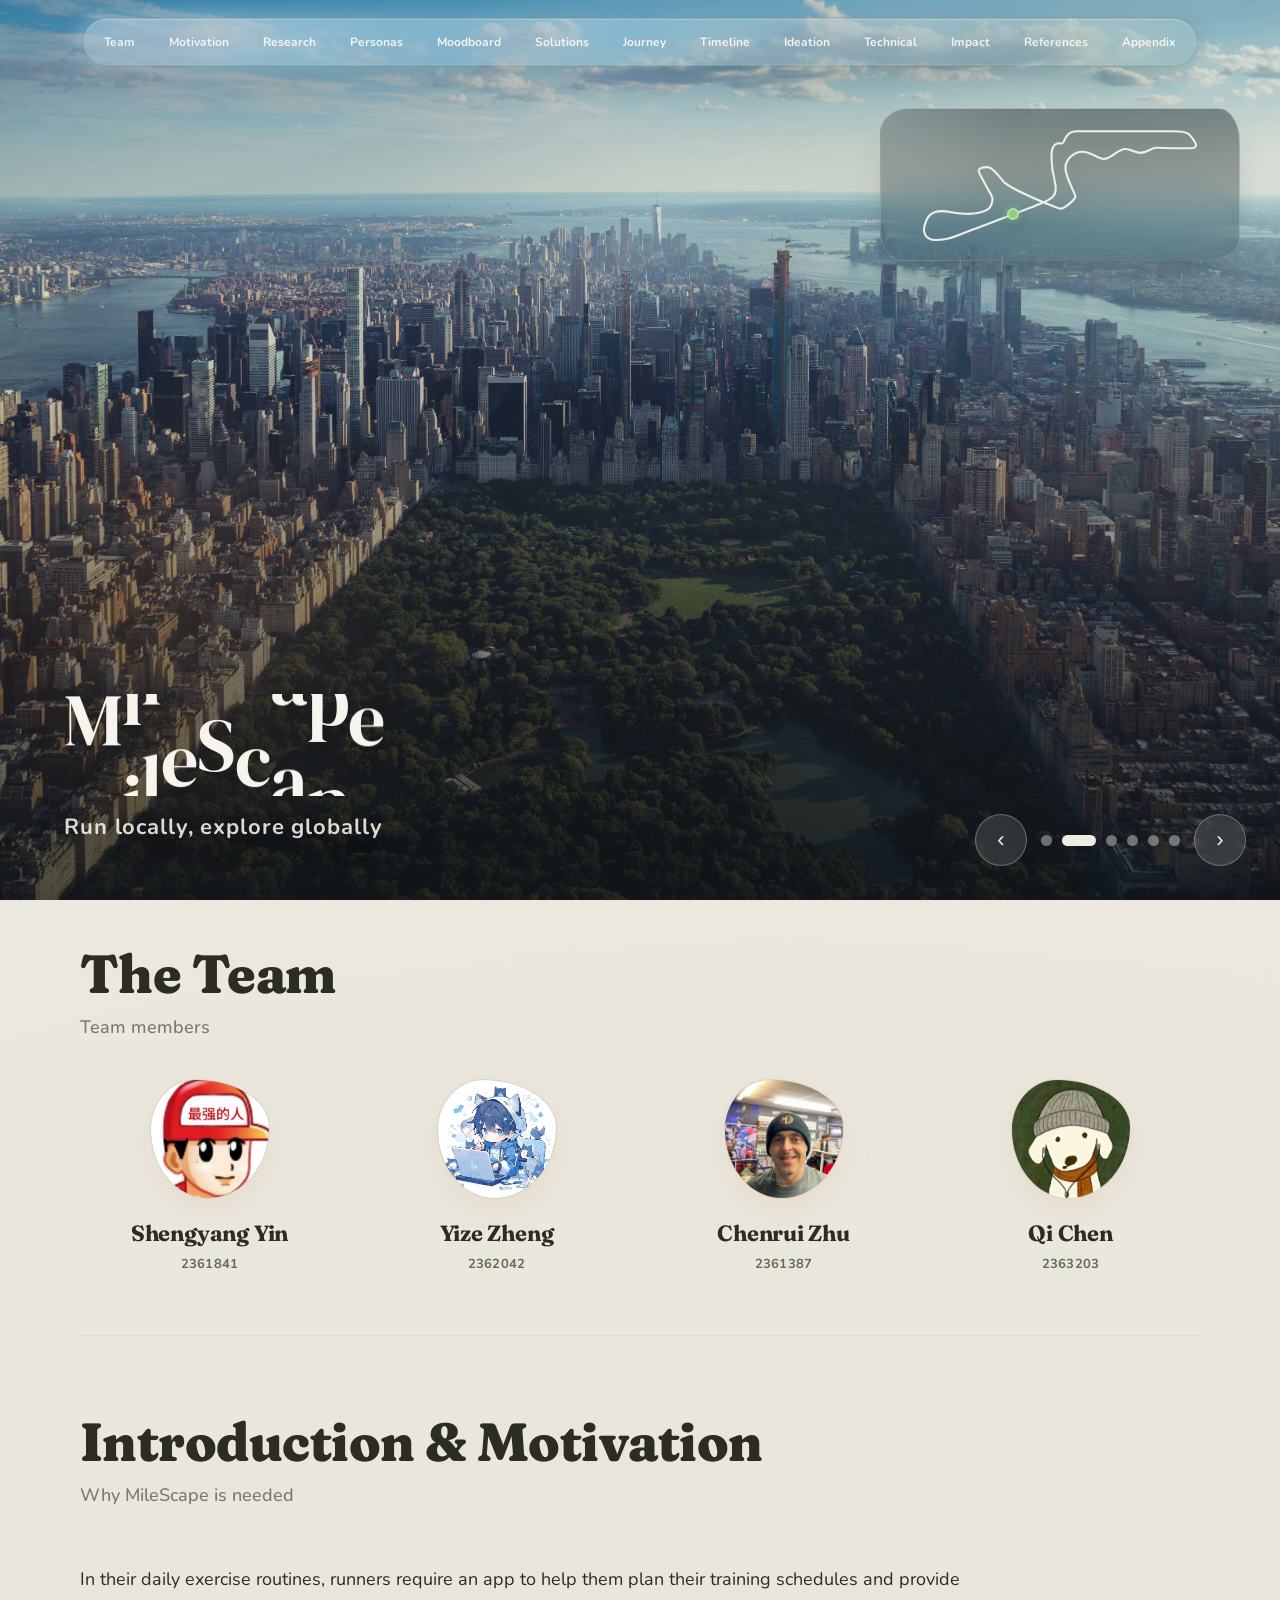
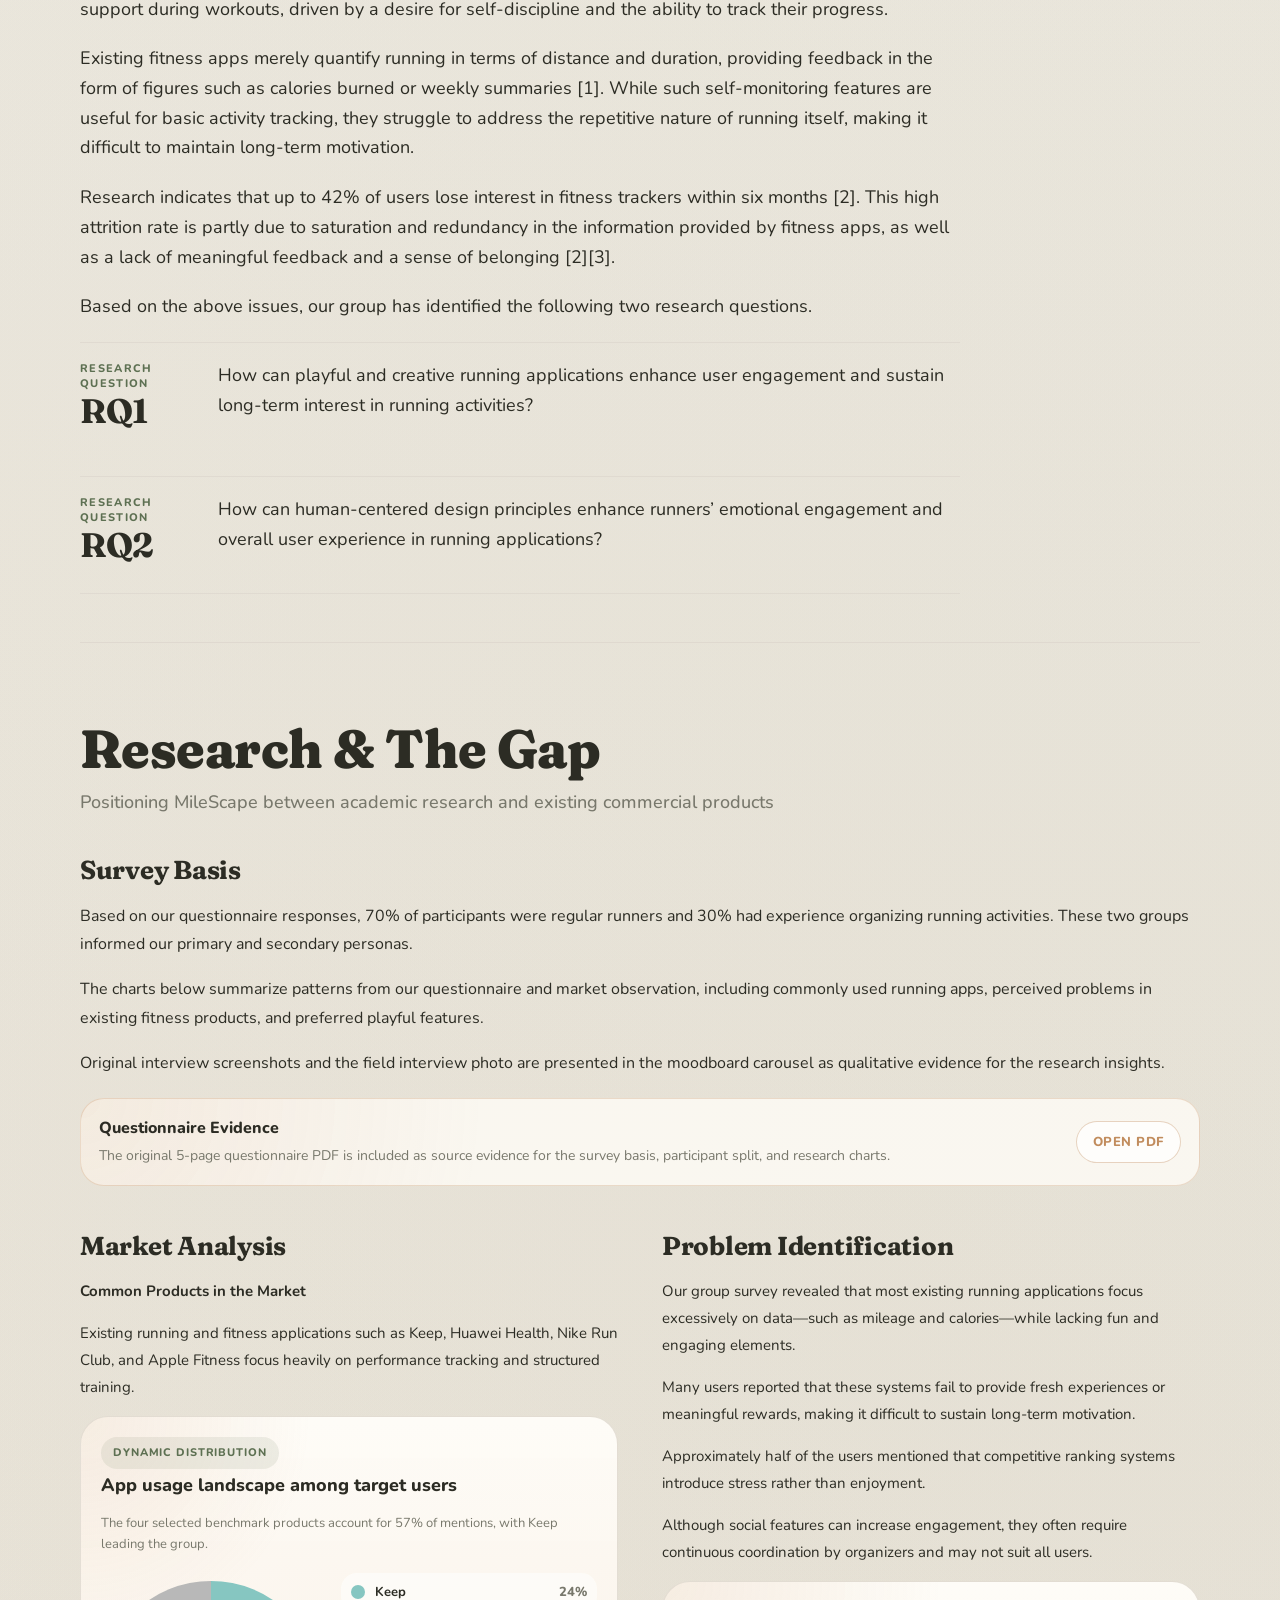
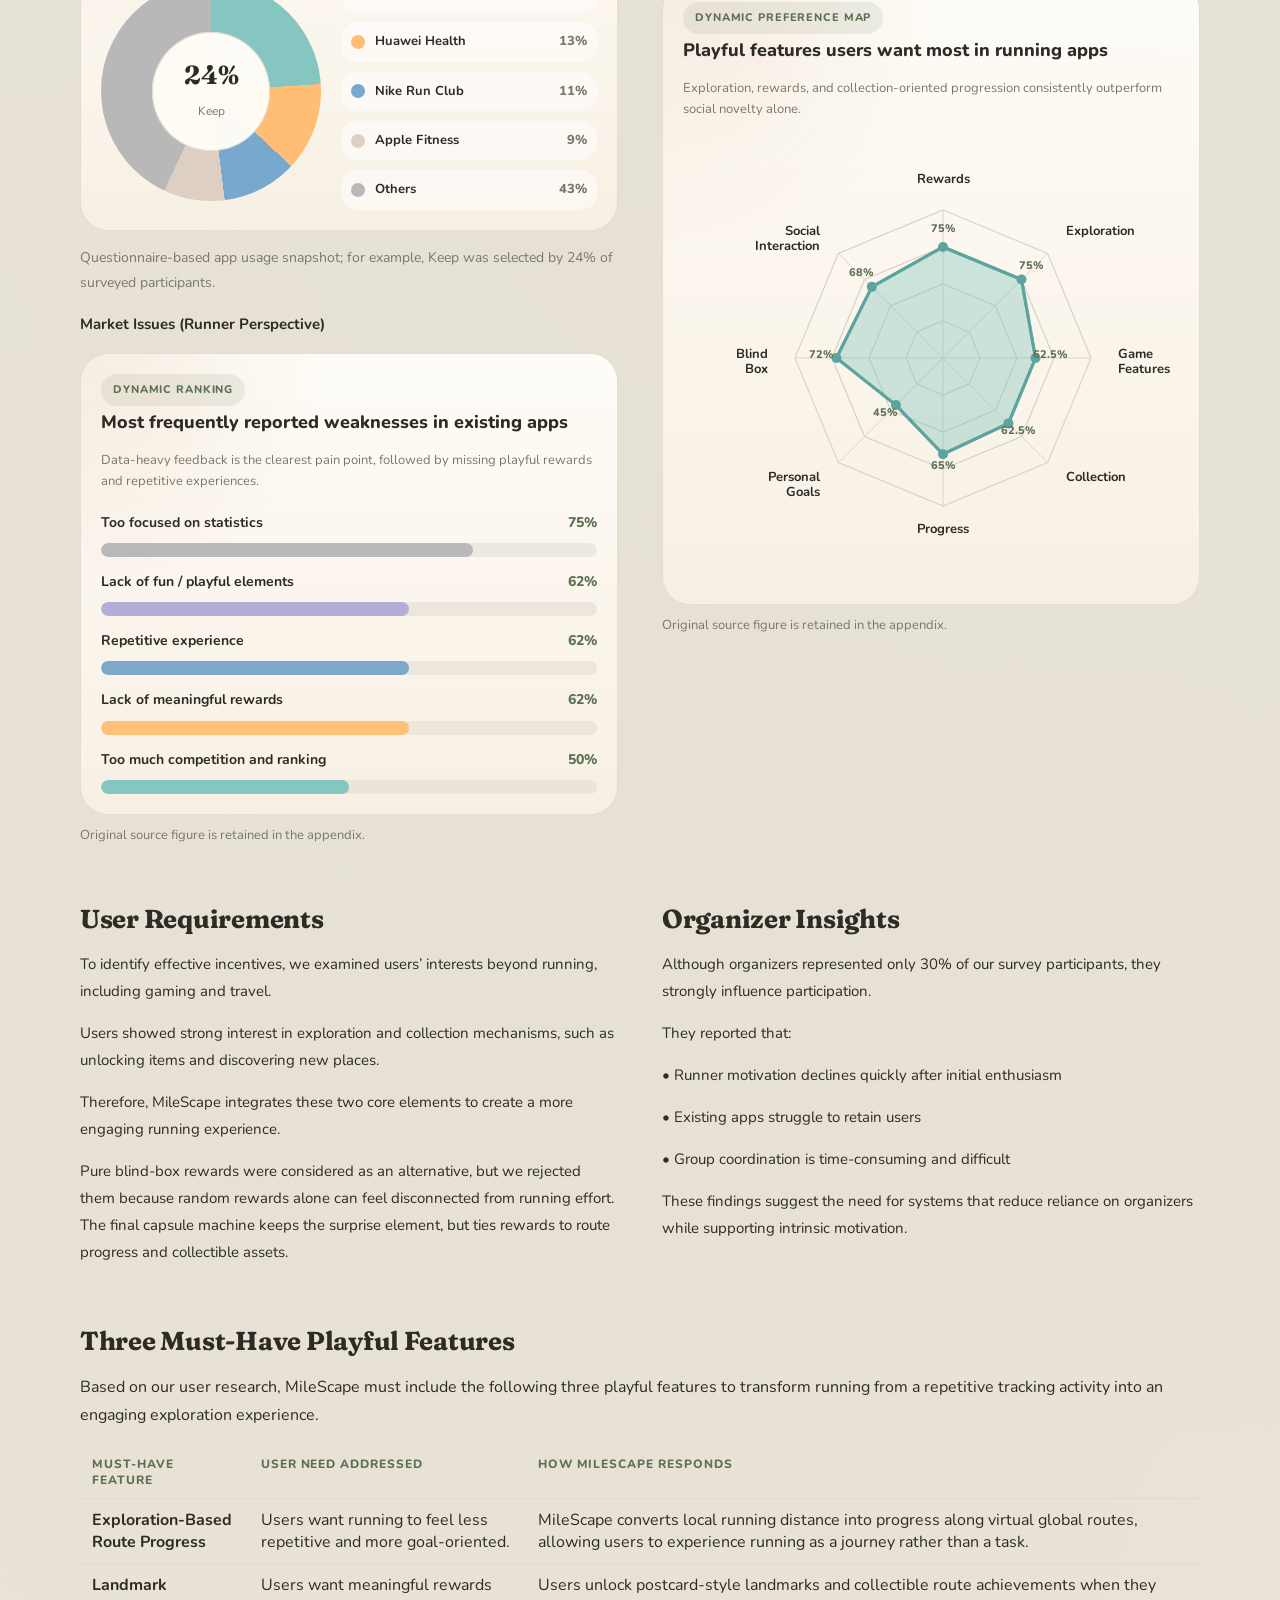
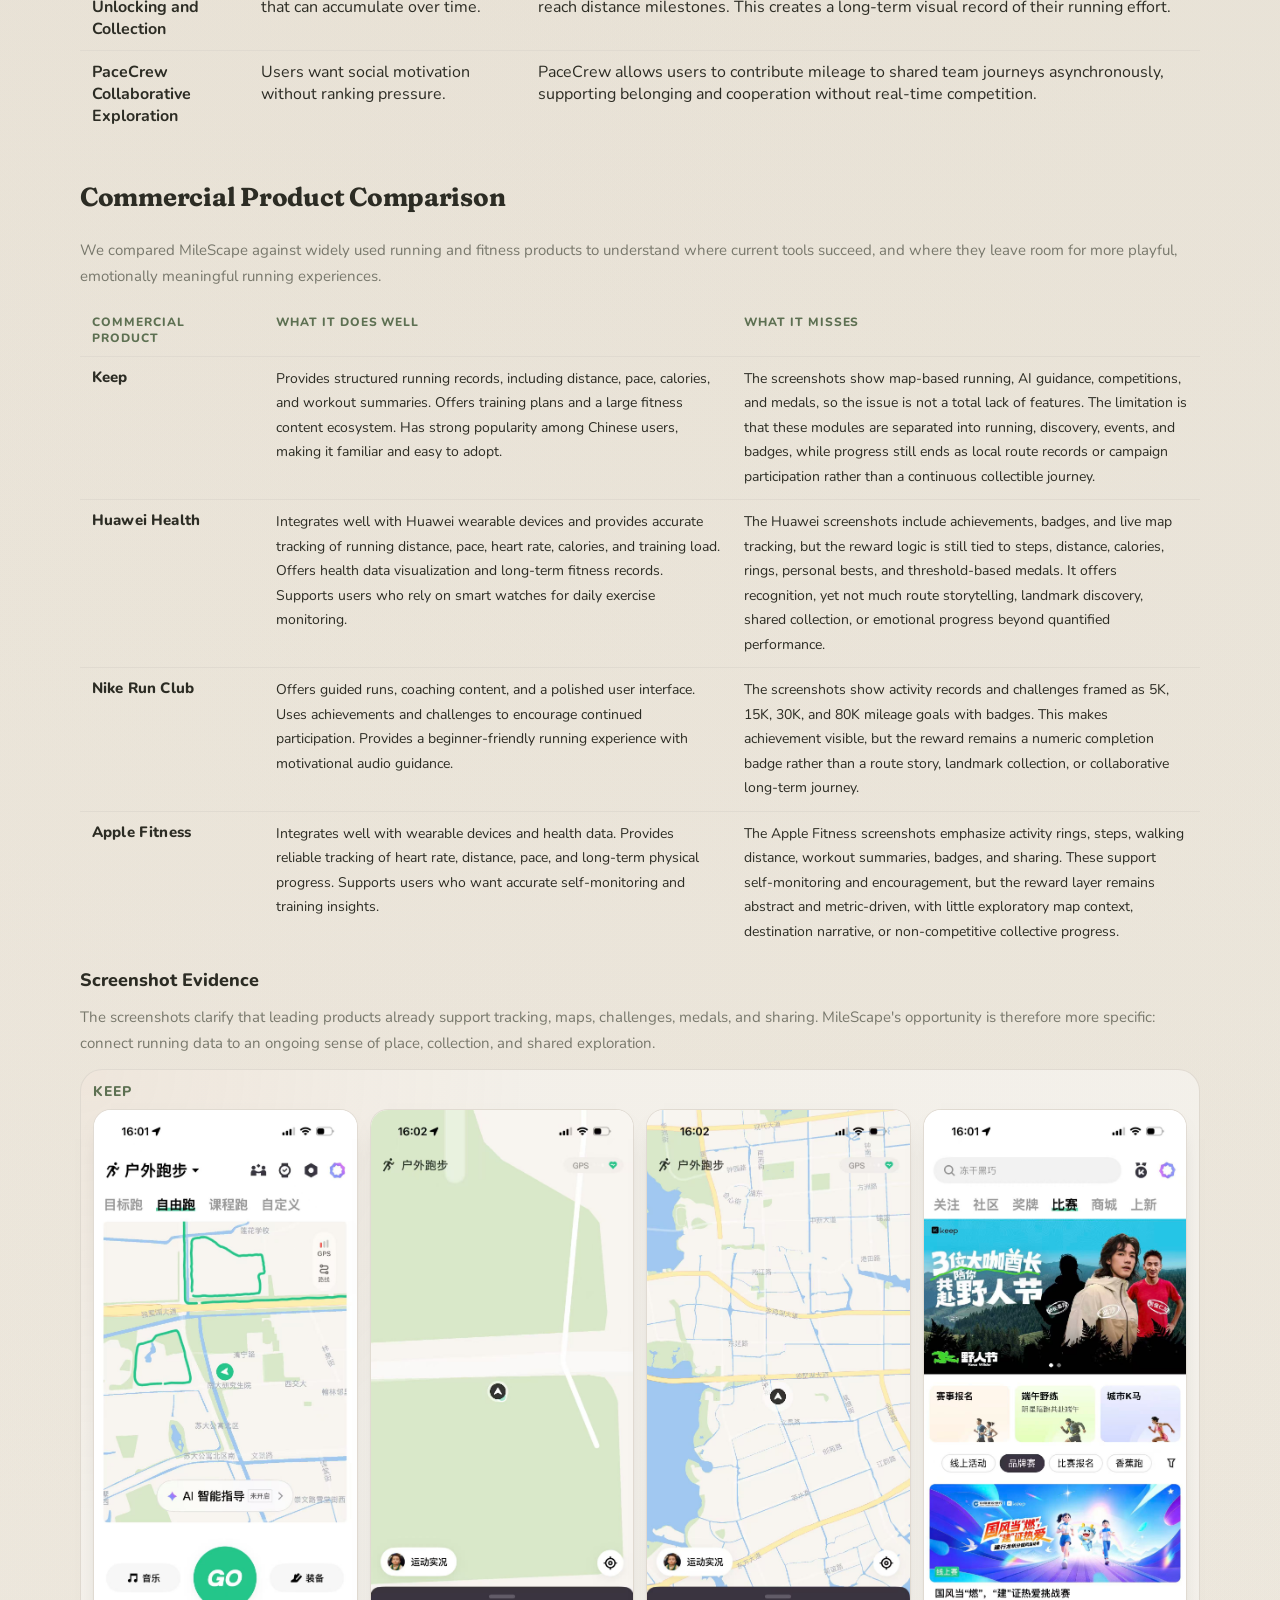
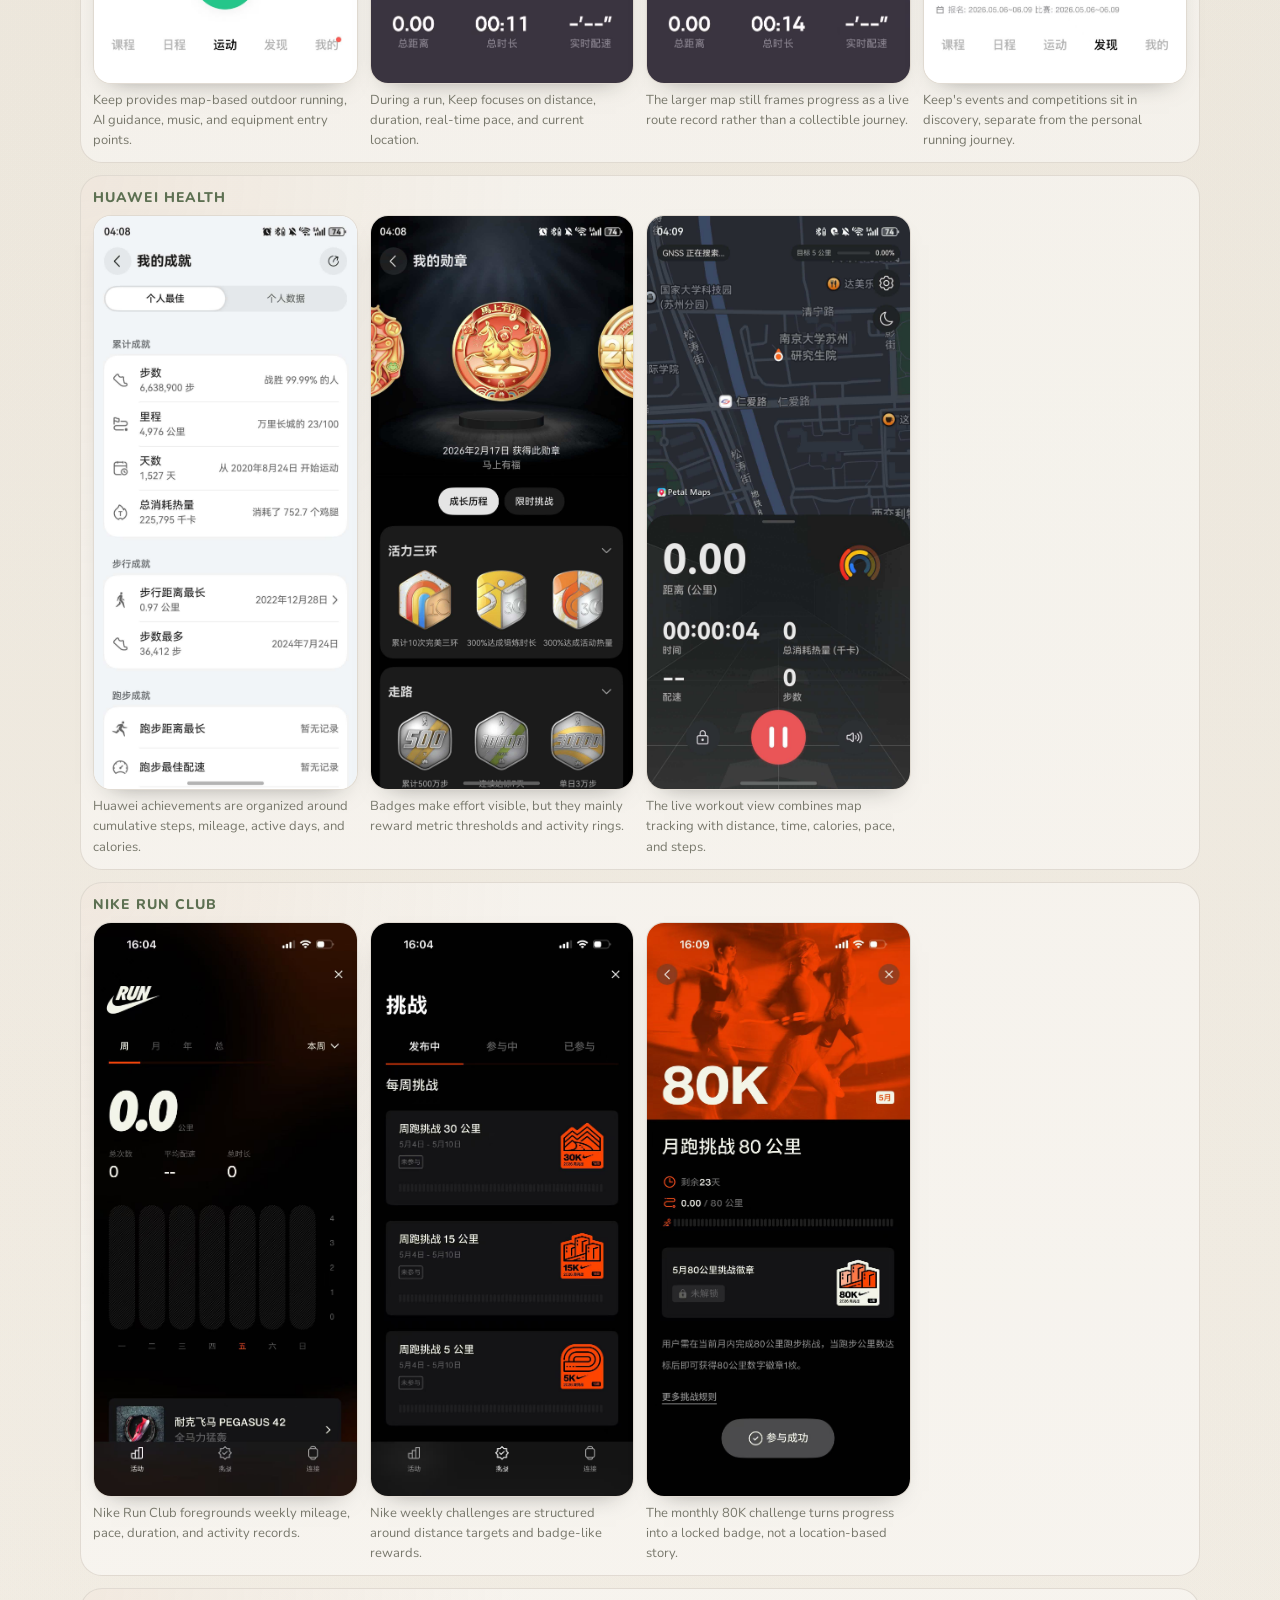
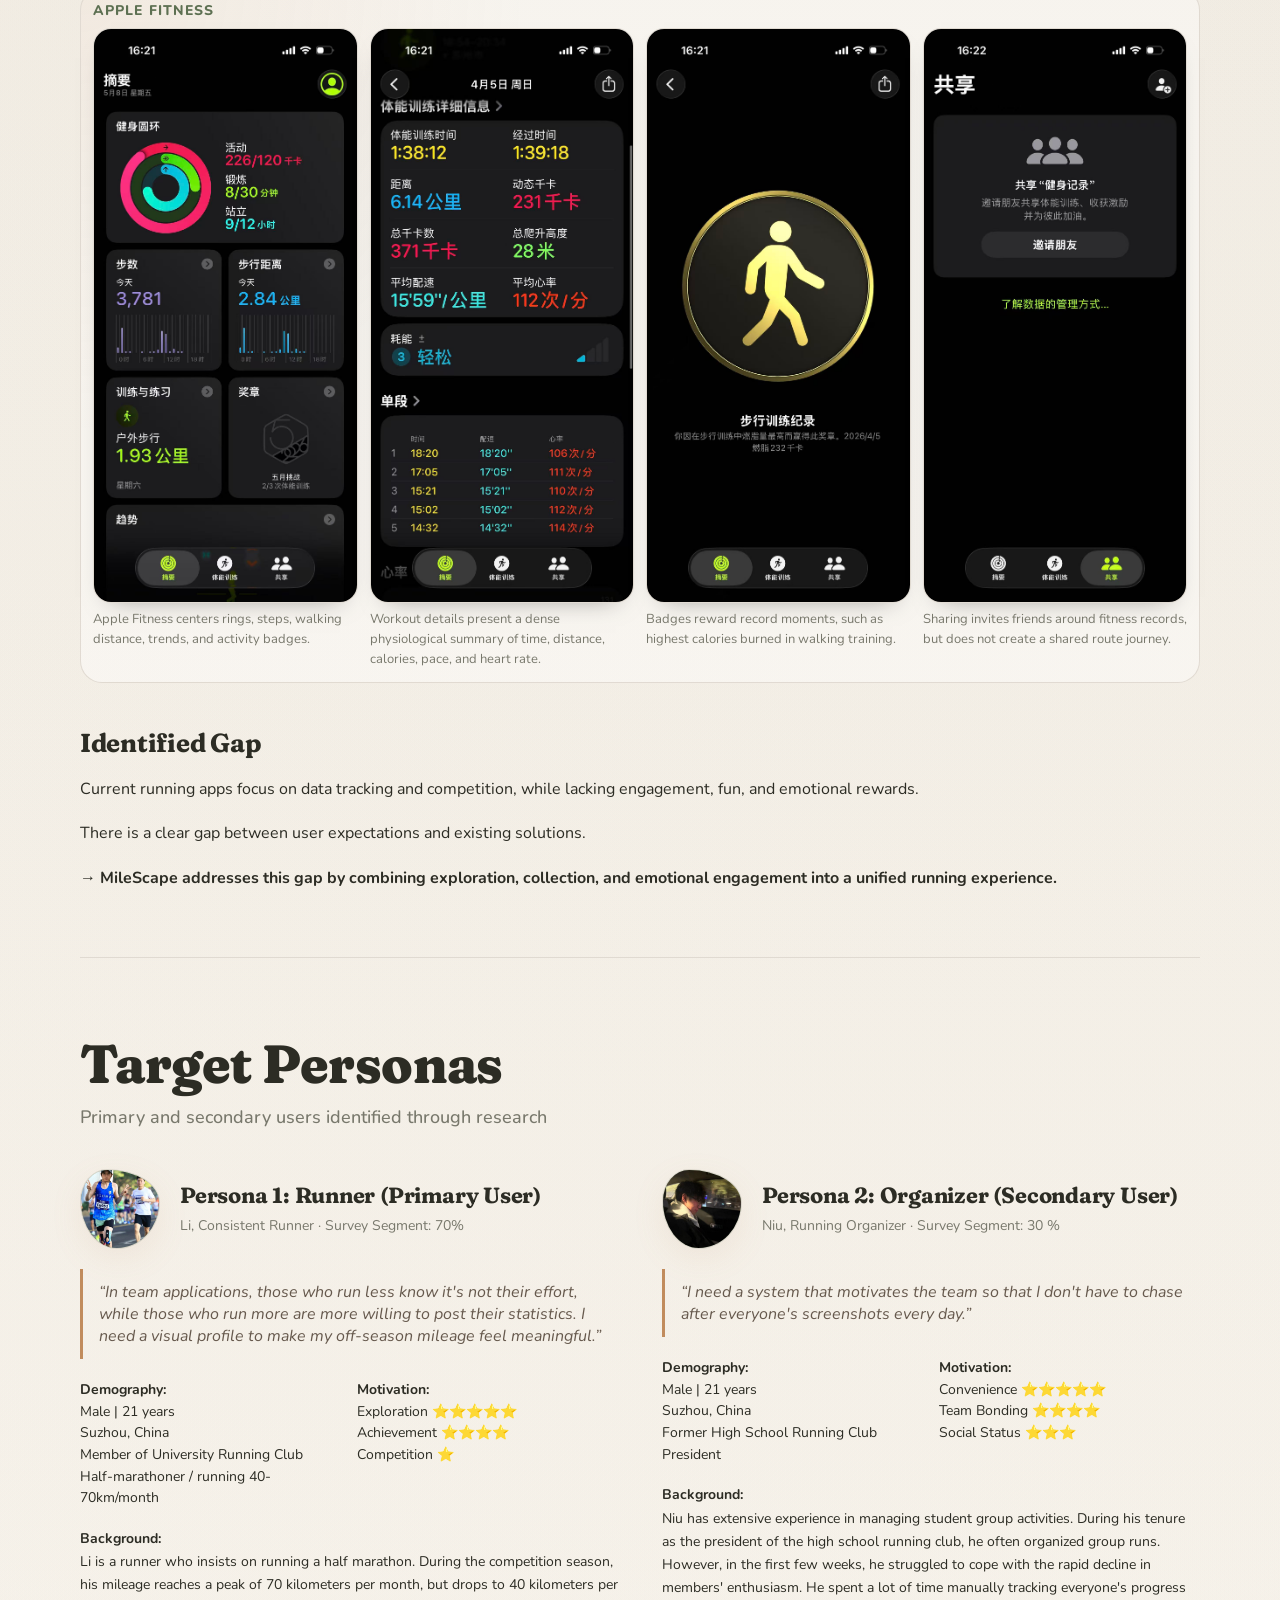
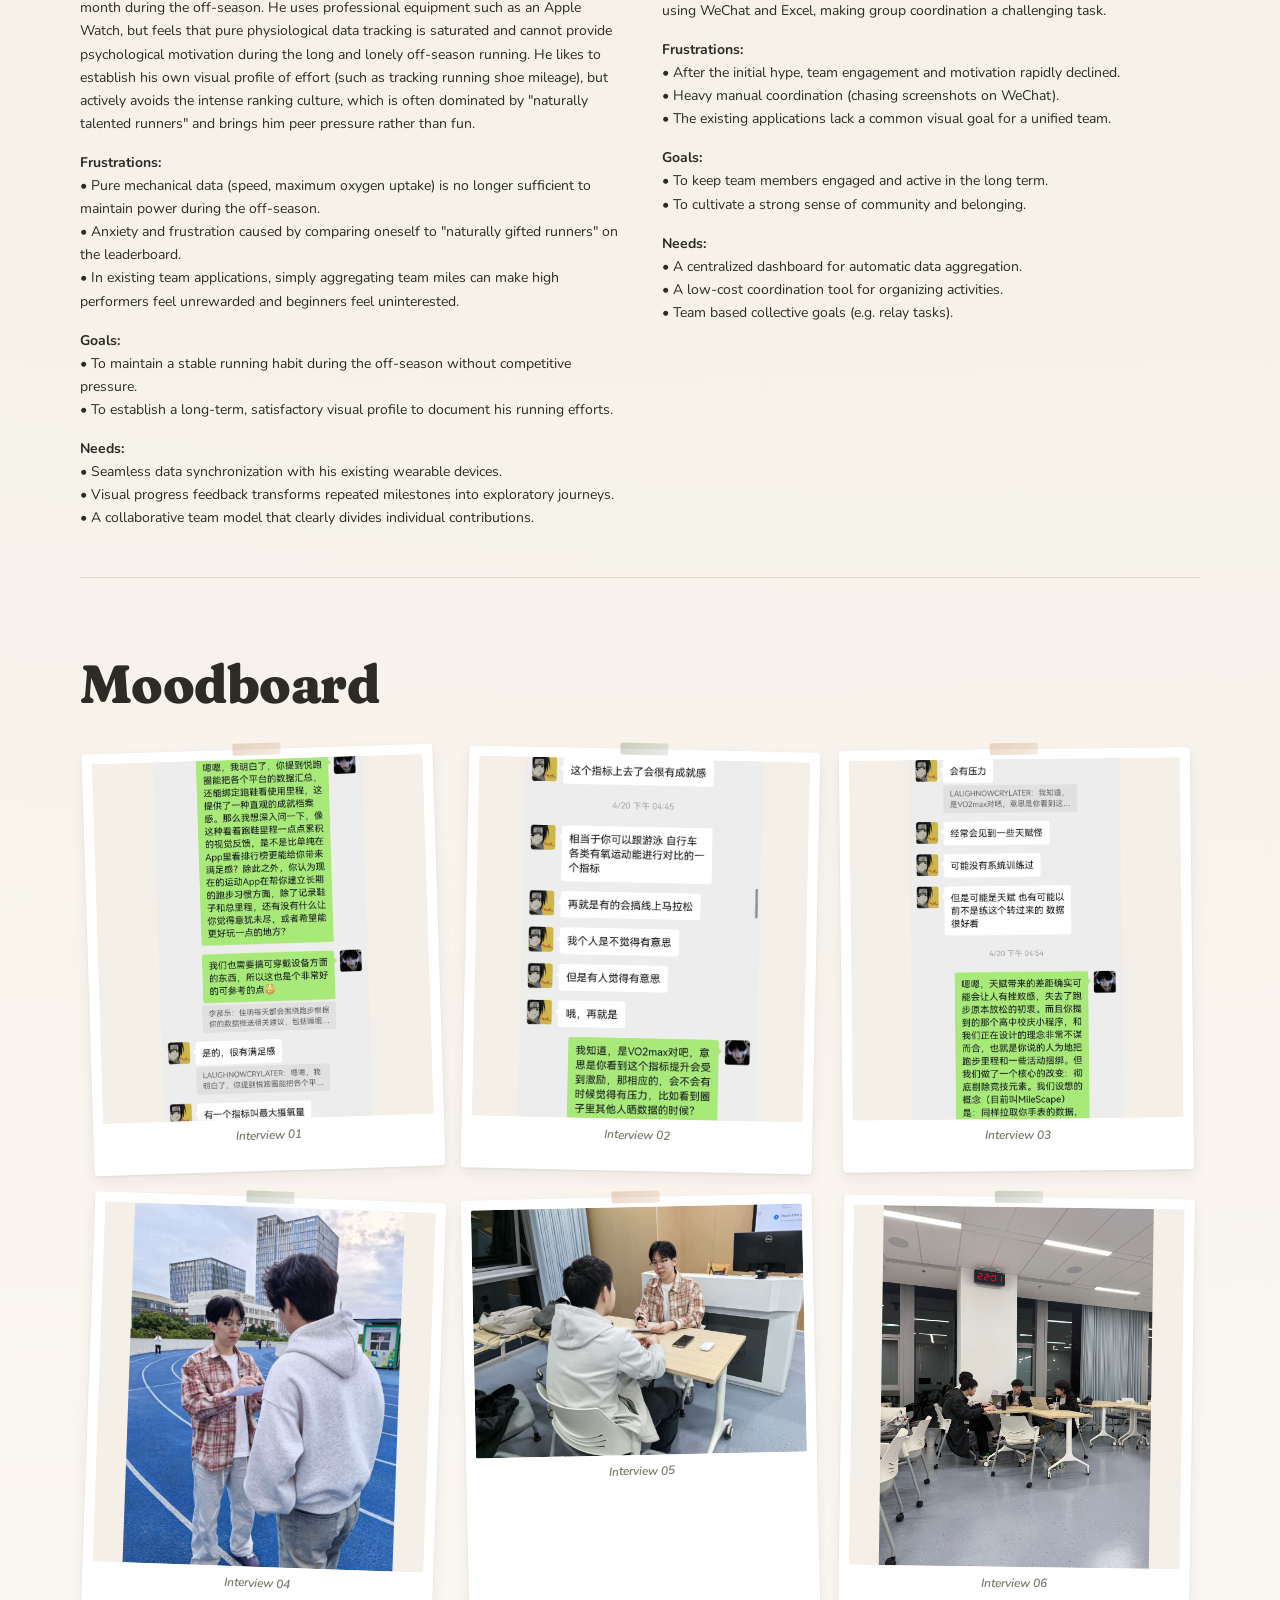
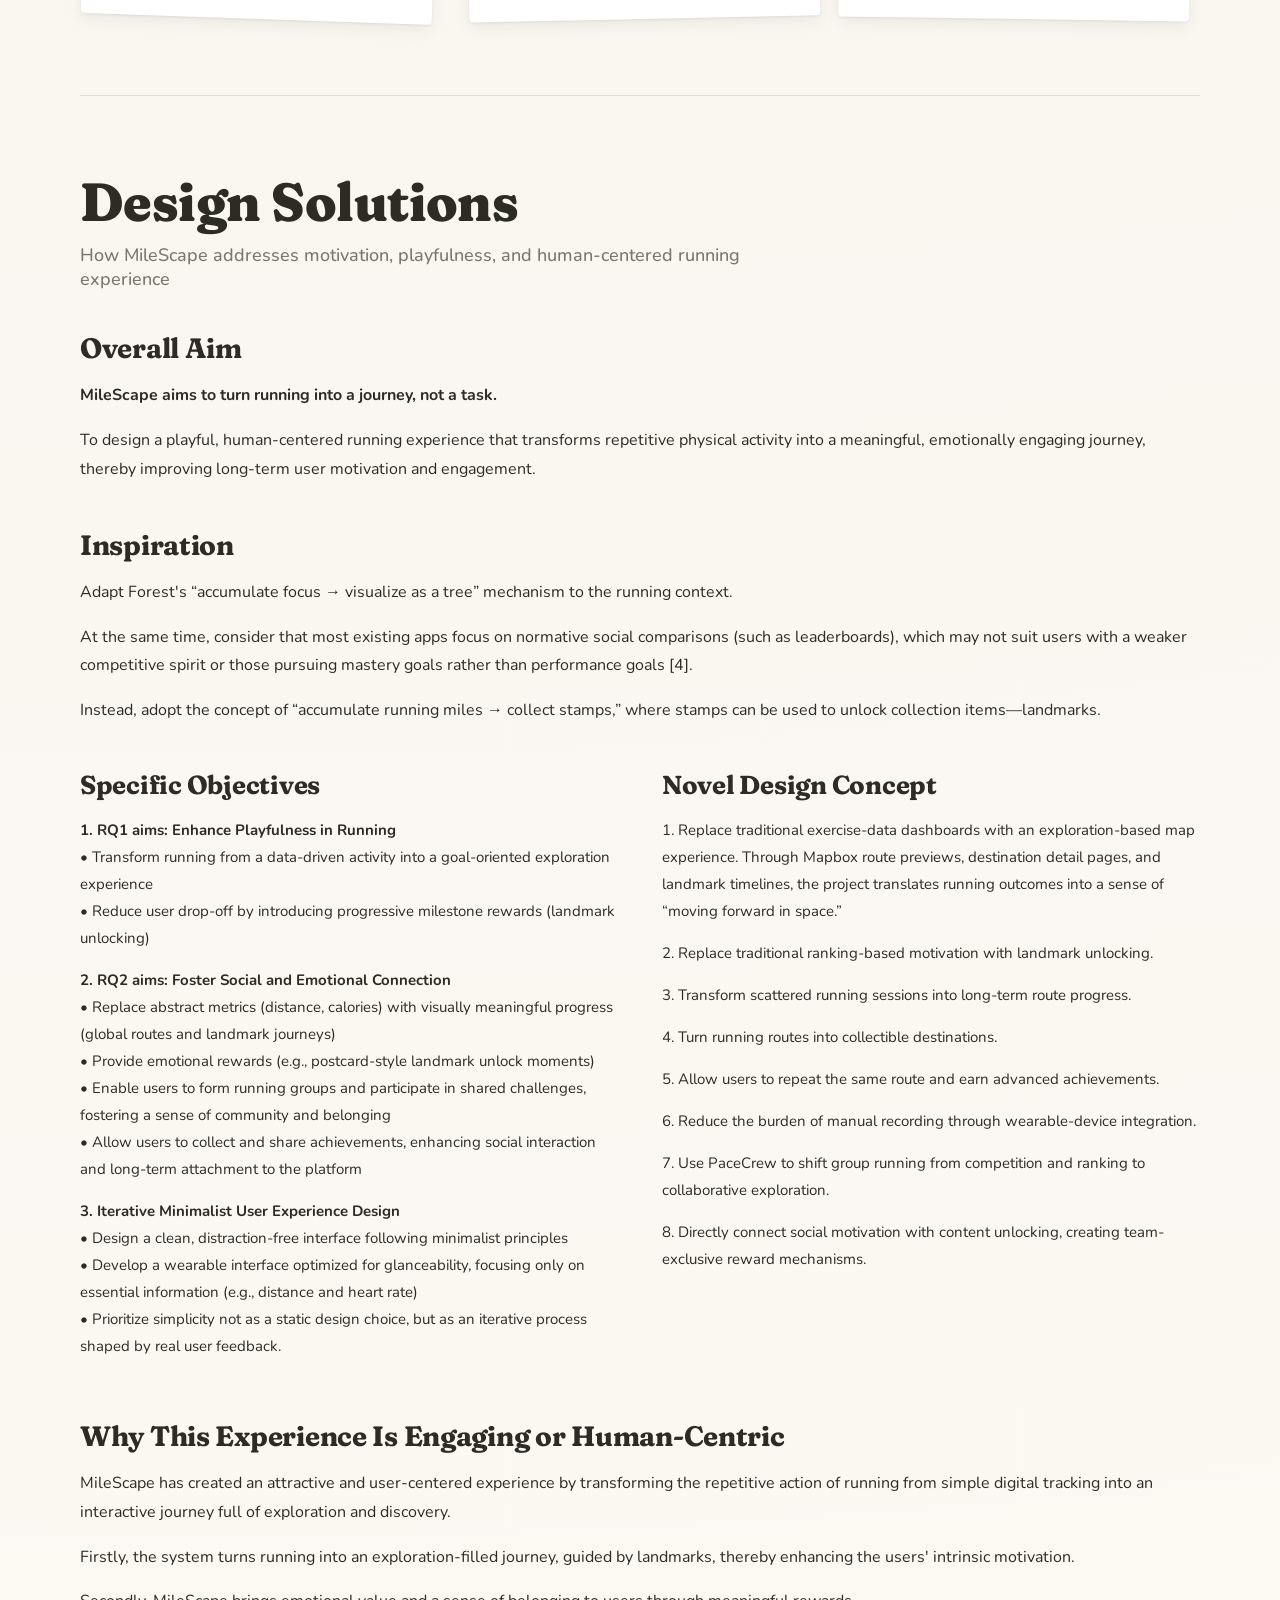
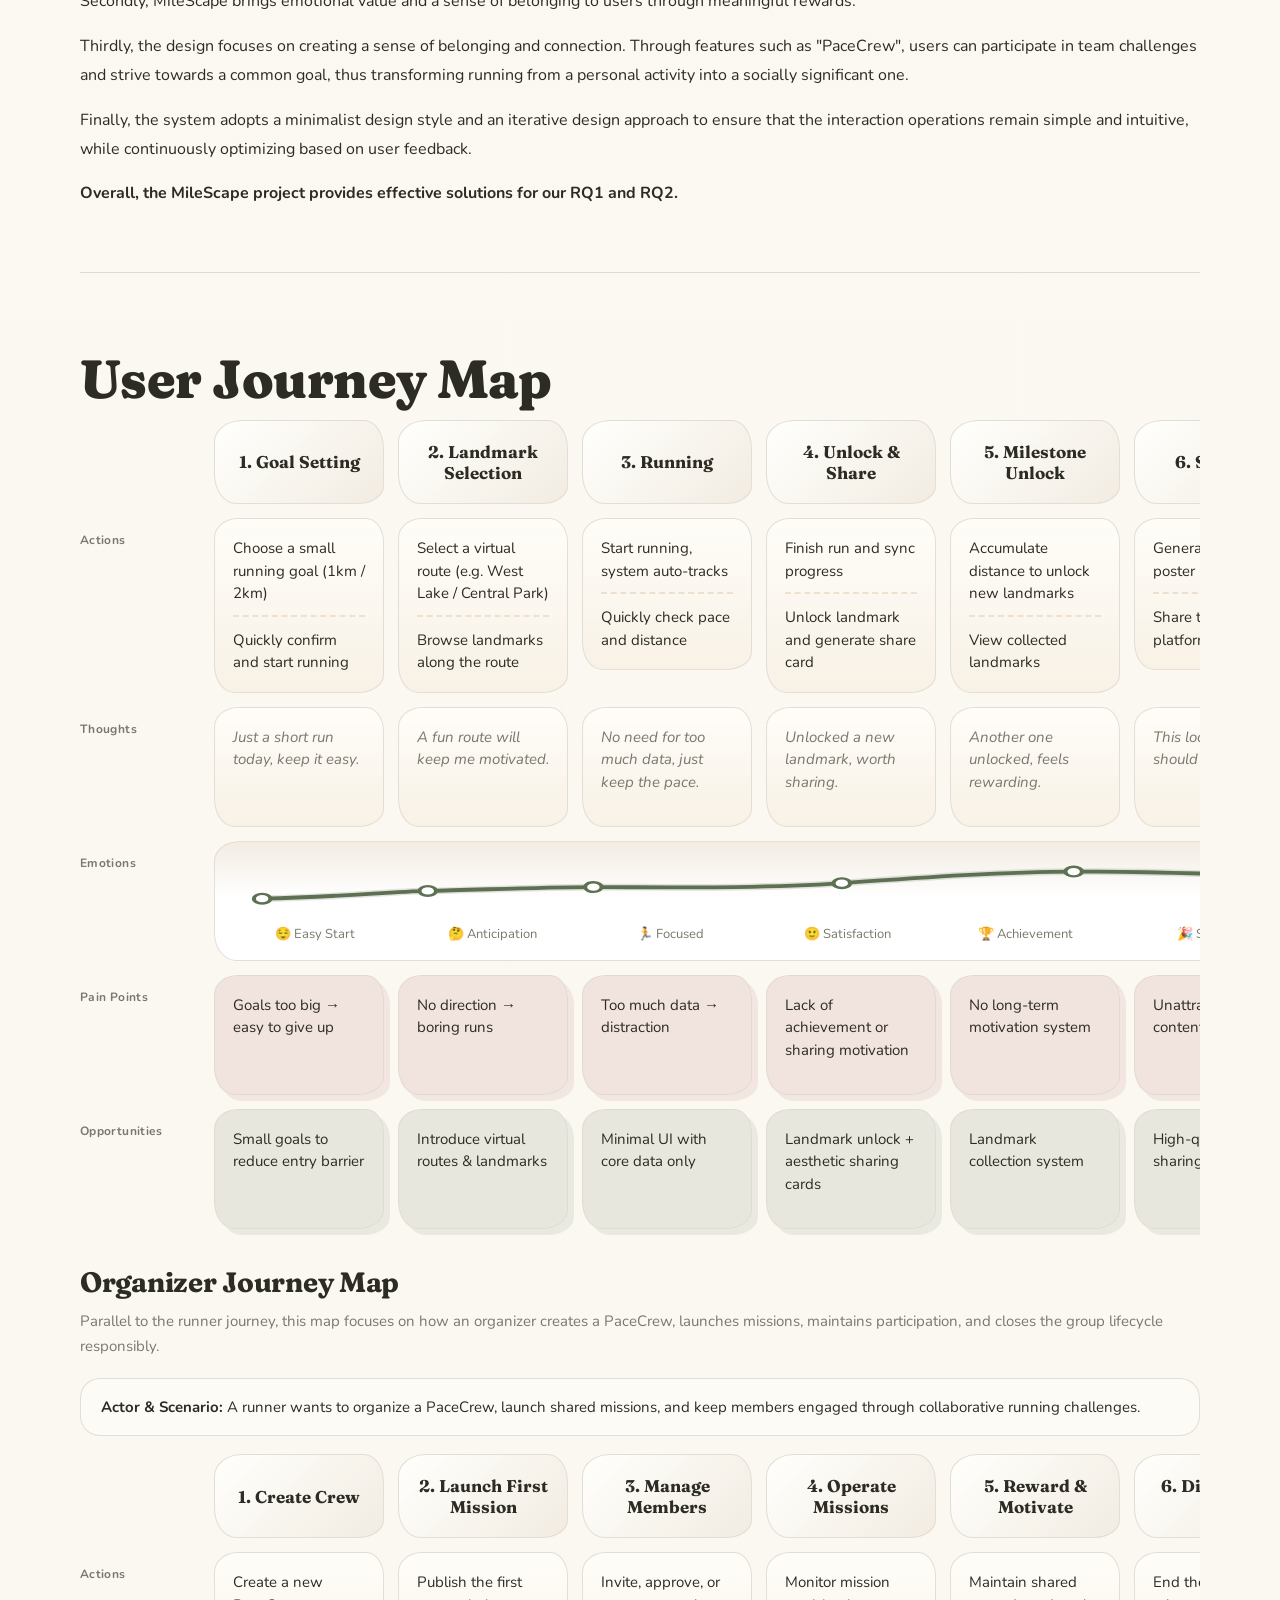
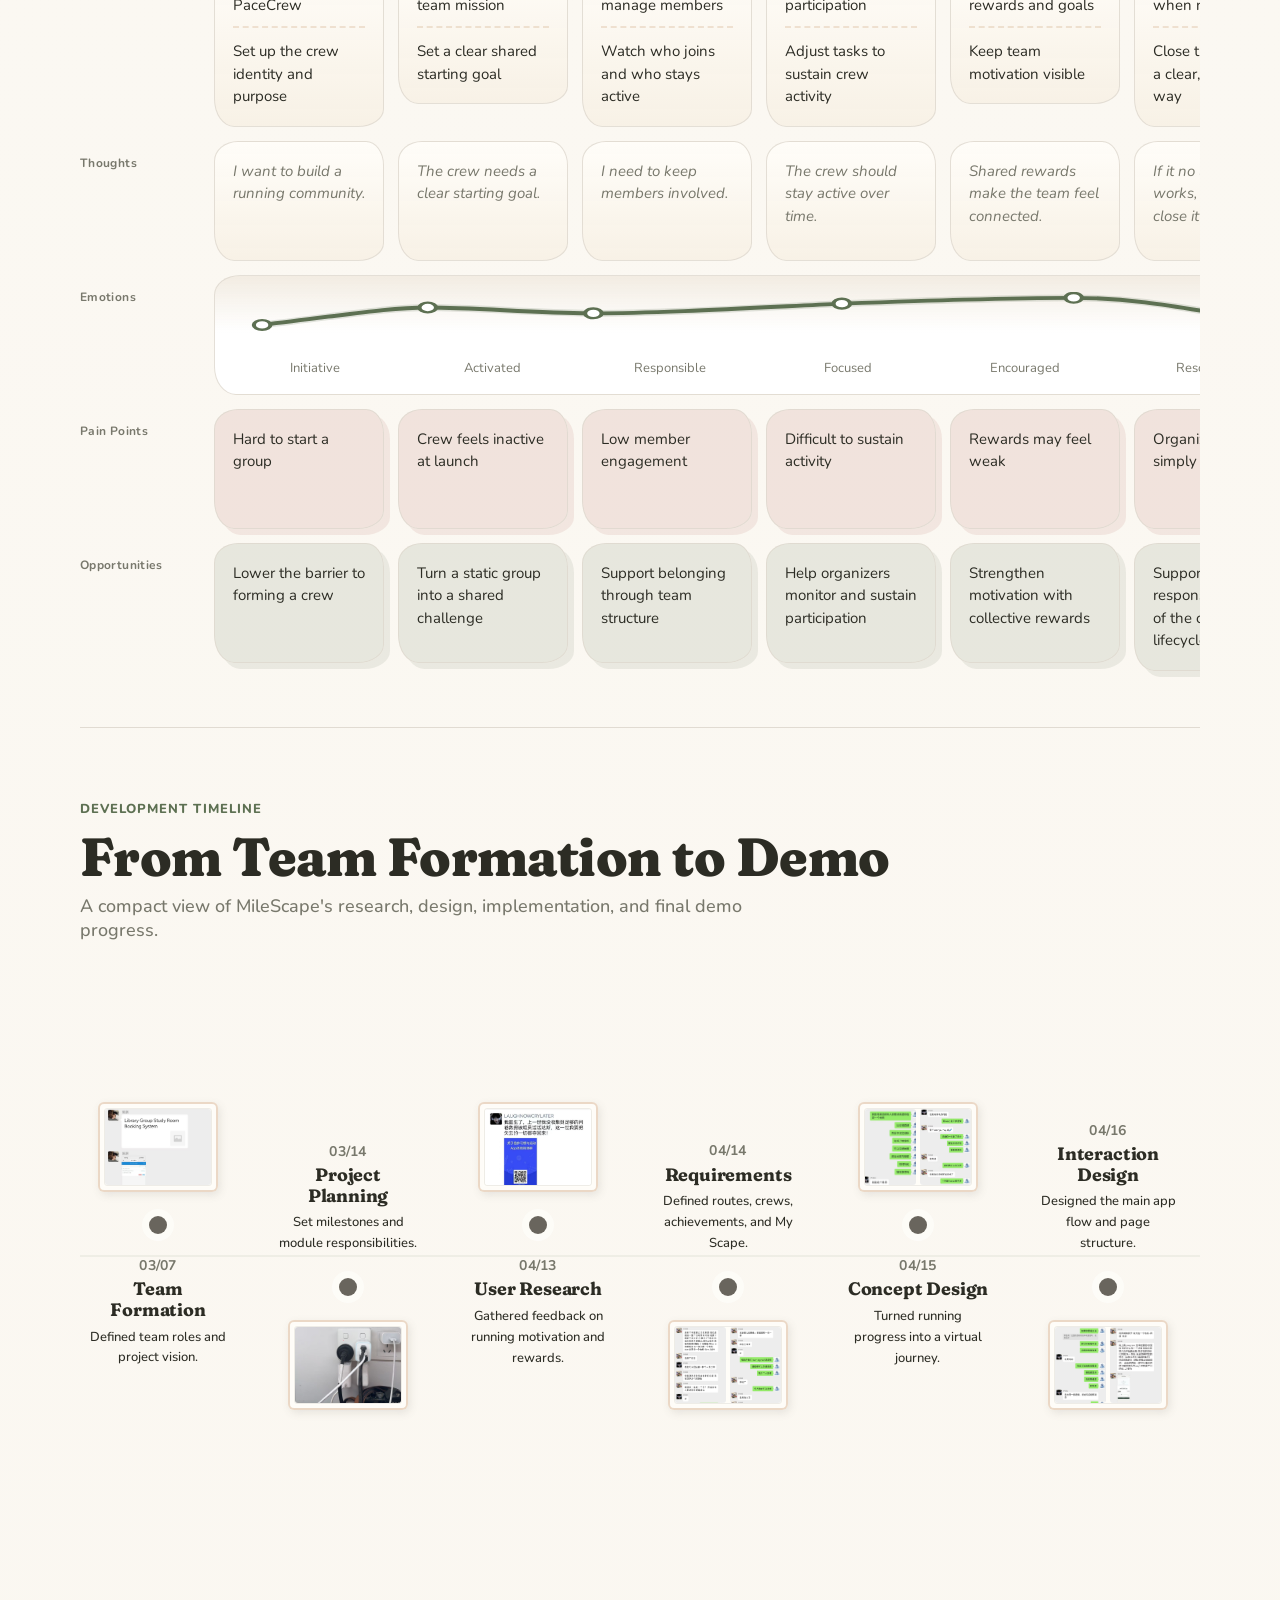
==== index.html @ 1adec2b6 "Reorder evaluation and contributions sections" ====
<!DOCTYPE html>
<html lang="zh-CN">
<head>
    <meta charset="UTF-8">
    <meta name="viewport" content="width=device-width, initial-scale=1.0">
    <title>MileScape - Project Portfolio</title>
    <link rel="icon" type="image/png" href="./images/logo/milescape.png">
    <link rel="apple-touch-icon" href="./images/logo/milescape.png">
    <style>
        @import url("https://fonts.googleapis.com/css2?family=Caveat:wght@400;500;600;700&family=DM+Serif+Display:ital@0;1&family=Fraunces:opsz,wght@9..144,600;9..144,700;9..144,800&family=Nunito:wght@400;500;600;700;800&display=swap");

        :root {
            --background: #fdfcf8;
            --foreground: #2c2c24;
            --primary: #5d7052;
            --primary-foreground: #f3f4f1;
            --secondary: #c18c5d;
            --secondary-foreground: #ffffff;
            --accent: #e6dccd;
            --accent-foreground: #4a4a40;
            --muted: #f0ebe5;
            --muted-foreground: #78786c;
            --quaternary: #9caf92;
            --border: #ded8cf;
            --card: #fefefa;
            --ring: #5d7052;
            --destructive: #a85448;

            /* compatibility aliases for existing markup */
            --bg-color: var(--background);
            --card-bg: var(--card);
            --text-primary: var(--foreground);
            --text-secondary: var(--muted-foreground);
            --morandi-blue: #b9c8bb;
            --morandi-red: #d5a680;
            --morandi-green: #a9bb9d;
            --morandi-dark: var(--foreground);

            --radius-sm: 10px;
            --radius-md: 20px;
            --radius-lg: 30px;
            --radius-full: 9999px;
            --apple-radius-sm: var(--radius-sm);
            --apple-radius: var(--radius-md);
            --apple-radius-lg: var(--radius-lg);

            --tertiary: #d8c6b0;
            --line: 1px solid rgba(222, 216, 207, 0.9);
            --hard-shadow: 0 10px 40px -10px rgba(193, 140, 93, 0.2);
            --hard-shadow-hover: 0 18px 44px -14px rgba(93, 112, 82, 0.24);
            --hard-shadow-active: 0 8px 20px -8px rgba(93, 112, 82, 0.16);
            --soft-shadow: 0 4px 20px -2px rgba(93, 112, 82, 0.15);
            --bounce: cubic-bezier(0.2, 0.8, 0.2, 1);
            --module-height: 136px;
            --blob-radius-a: 60% 40% 30% 70% / 60% 30% 70% 40%;
            --blob-radius-b: 36% 64% 58% 42% / 42% 40% 60% 58%;
            --blob-radius-c: 72% 28% 43% 57% / 46% 65% 35% 54%;
        }

        * {
            box-sizing: border-box;
        }

        html {
            scroll-behavior: smooth;
            scroll-padding-top: 112px;
        }

        body {
            margin: 0;
            padding: 0;
            color: var(--text-primary);
            font-family: "Nunito", -apple-system, BlinkMacSystemFont, "Segoe UI", Roboto, Helvetica, Arial, sans-serif;
            display: flex;
            flex-direction: column;
            align-items: center;
            gap: 40px;
            background-color: var(--bg-color);
            background-image:
                radial-gradient(circle at 18% 12%, rgba(193, 140, 93, 0.13) 0, rgba(193, 140, 93, 0) 26%),
                radial-gradient(circle at 82% 8%, rgba(93, 112, 82, 0.12) 0, rgba(93, 112, 82, 0) 24%),
                radial-gradient(circle at 50% 100%, rgba(230, 220, 205, 0.58) 0, rgba(230, 220, 205, 0) 40%),
                linear-gradient(180deg, #fdfcf8 0%, #faf6ef 58%, #f6f0e8 100%);
            background-size: 100% 100%, 100% 100%, 100% 100%, 100% 100%;
            position: relative;
        }

        img {
            max-width: 100%;
            height: auto;
        }

        .hero-subtitle,
        .member-desc,
        .motivation-text p,
        .journey-map-note,
        .journey-stage-value,
        .contribution-table th,
        .contribution-table td,
        .crazy8-slide-description {
            overflow-wrap: anywhere;
        }

        body::before {
            content: "";
            position: fixed;
            inset: 0;
            pointer-events: none;
            opacity: 0.04;
            mix-blend-mode: multiply;
            background-image:
                radial-gradient(circle at 25% 30%, rgba(44, 44, 36, 0.28) 0.6px, transparent 0.8px),
                radial-gradient(circle at 70% 65%, rgba(44, 44, 36, 0.2) 0.5px, transparent 0.75px),
                radial-gradient(circle at 40% 80%, rgba(44, 44, 36, 0.16) 0.4px, transparent 0.7px);
            background-size: 22px 22px, 28px 28px, 18px 18px;
            z-index: 0;
        }

        h1,
        h2,
        h3 {
            font-family: "Fraunces", "Times New Roman", serif;
            letter-spacing: -0.01em;
            text-transform: none;
            color: var(--foreground);
            font-variation-settings: "SOFT" 75, "WONK" 0;
        }

        body > * {
            position: relative;
            z-index: 1;
        }

        .apple-nav {
            position: fixed;
            top: 18px;
            left: 50%;
            transform: translateX(-50%);
            z-index: 140;
            display: flex;
            gap: 4px;
            padding: 6px;
            width: fit-content;
            max-width: min(calc(100vw - 28px), 1120px);
            justify-content: center;
            border-radius: 999px;
            border: none;
            box-shadow: 0 18px 40px -18px rgba(15, 24, 32, 0.4);
            background:
                linear-gradient(180deg, rgba(255, 255, 255, 0.2) 0%, rgba(244, 239, 231, 0.12) 100%);
            backdrop-filter: blur(24px) saturate(140%);
            -webkit-backdrop-filter: blur(24px) saturate(140%);
            overscroll-behavior-x: contain;
            scroll-snap-type: x proximity;
            isolation: isolate;
            transition: background 0.28s var(--bounce), box-shadow 0.28s var(--bounce), color 0.28s var(--bounce);
        }

        .apple-nav::before {
            content: "";
            position: absolute;
            inset: -8px;
            border-radius: inherit;
            z-index: -1;
            background:
                radial-gradient(circle at 10% 30%, rgba(255, 255, 255, 0.24) 0, rgba(255, 255, 255, 0) 46%),
                radial-gradient(circle at 90% 70%, rgba(93, 112, 82, 0.1) 0, rgba(93, 112, 82, 0) 44%);
            pointer-events: none;
            filter: blur(8px);
        }

        .apple-nav::after {
            content: "";
            position: absolute;
            inset: 1px;
            border-radius: inherit;
            background: transparent;
            pointer-events: none;
            box-shadow:
                inset 0 1px 0 rgba(255, 255, 255, 0.24),
                inset 0 0 0 1px rgba(255, 255, 255, 0.06);
            opacity: 0.75;
        }

        .apple-nav.nav-solid {
            background:
                linear-gradient(180deg, rgba(255, 252, 247, 0.88) 0%, rgba(244, 238, 230, 0.8) 100%);
            box-shadow: 0 18px 36px -18px rgba(93, 112, 82, 0.28);
        }

        .apple-nav a {
            position: relative;
            z-index: 1;
            text-decoration: none;
            color: rgba(255, 248, 240, 0.92);
            font-size: 12px;
            font-weight: 700;
            padding: 9px 14px;
            border-radius: var(--radius-full);
            border: 1px solid transparent;
            white-space: nowrap;
            scroll-snap-align: start;
            transition: all 0.3s var(--bounce);
        }

        .apple-nav.nav-solid a {
            color: rgba(44, 44, 36, 0.88);
        }

        .apple-nav a:hover {
            transform: translateY(-2px);
            background: rgba(255, 255, 255, 0.14);
            color: #ffffff;
            border-color: transparent;
            box-shadow: 0 10px 24px -14px rgba(0, 0, 0, 0.45);
        }

        .apple-nav.nav-solid a:hover {
            background: rgba(93, 112, 82, 0.12);
            color: var(--foreground);
            box-shadow: 0 10px 24px -16px rgba(93, 112, 82, 0.22);
        }

        .apple-nav a.is-active {
            background: rgba(255, 255, 255, 0.2);
            color: #ffffff;
            border-color: transparent;
            box-shadow: 0 12px 26px -16px rgba(0, 0, 0, 0.55);
        }

        .apple-nav.nav-solid a.is-active {
            background: rgba(93, 112, 82, 0.16);
            color: var(--foreground);
            box-shadow: 0 10px 22px -16px rgba(93, 112, 82, 0.28);
        }

        .apple-nav a:focus-visible {
            outline: 3px solid rgba(255, 255, 255, 0.85);
            outline-offset: 3px;
            background: rgba(255, 255, 255, 0.24);
            color: #ffffff;
        }

        .apple-nav.nav-solid a:focus-visible {
            outline: 3px solid rgba(93, 112, 82, 0.5);
            background: rgba(93, 112, 82, 0.18);
            color: var(--foreground);
        }

        .nav-progress-ring {
            position: absolute;
            inset: 0;
            z-index: 0;
            width: 100%;
            height: 100%;
            pointer-events: none;
            overflow: visible;
        }

        .nav-progress-track {
            stroke: rgba(93, 112, 82, 0.12);
            stroke-width: 2;
        }

        .nav-progress-fill {
            stroke: var(--primary);
            stroke-width: 2.5;
            stroke-linecap: round;
            transition: stroke-dashoffset 80ms linear;
            filter: drop-shadow(0 0 4px rgba(93, 112, 82, 0.3));
        }

        .site-footer {
            width: 100%;
            margin: 72px 0 0;
            padding: 72px 0 42px;
            color: rgba(246, 241, 233, 0.94);
            border-top: 1px solid rgba(255, 255, 255, 0.06);
            background:
                linear-gradient(180deg, rgba(52, 54, 47, 0.98) 0%, rgba(43, 45, 39, 1) 100%);
            box-shadow: inset 0 1px 0 rgba(255, 255, 255, 0.05);
        }

        .site-footer__inner {
            width: min(1120px, calc(100vw - 48px));
            margin: 0 auto;
            padding: 0;
        }

        .site-footer__content {
            display: grid;
            grid-template-columns: minmax(0, 1.35fr) minmax(280px, 0.9fr);
            gap: 56px;
            align-items: start;
        }

        .site-footer__intro {
            display: grid;
            gap: 18px;
            max-width: 34rem;
        }

        .site-footer__brand {
            font-family: "Fraunces", "Times New Roman", serif;
            font-size: clamp(1.8rem, 1.35rem + 1vw, 2.55rem);
            font-weight: 700;
            line-height: 1.1;
            margin: 0;
            letter-spacing: -0.02em;
        }

        .site-footer__tagline {
            margin: 0;
            color: rgba(246, 241, 233, 0.72);
            font-size: 1.05rem;
            line-height: 1.75;
        }

        .site-footer__meta {
            display: grid;
            grid-template-columns: repeat(2, minmax(0, 1fr));
            gap: 28px;
        }

        .site-footer__group {
            display: grid;
            gap: 16px;
            align-content: start;
        }

        .site-footer__eyebrow {
            margin: 0;
            color: rgba(246, 241, 233, 0.38);
            font-size: 0.82rem;
            font-weight: 700;
            letter-spacing: 0.16em;
            text-transform: uppercase;
        }

        .site-footer__nav,
        .site-footer__links {
            display: flex;
            flex-direction: column;
            gap: 14px;
            margin: 0;
        }

        .site-footer__nav a,
        .site-footer__links a {
            color: rgba(246, 241, 233, 0.82);
            text-decoration: none;
            font-size: 1.02rem;
            font-weight: 500;
        }

        .site-footer__nav a:hover,
        .site-footer__nav a:focus-visible,
        .site-footer__links a:hover,
        .site-footer__links a:focus-visible {
            color: rgba(255, 255, 255, 1);
        }

        .site-footer__divider {
            border: 0;
            border-top: 1px solid rgba(255, 255, 255, 0.08);
            margin: 72px 0 18px;
        }

        .site-footer__copyright {
            margin: 0;
            color: rgba(246, 241, 233, 0.38);
            font-size: 0.95rem;
            line-height: 1.6;
        }

        .prototype-heading {
            display: flex;
            flex-wrap: wrap;
            align-items: center;
            justify-content: space-between;
            gap: 14px;
        }

        .prototype-link-chip {
            display: inline-flex;
            align-items: center;
            gap: 10px;
            padding: 10px 14px;
            border-radius: 999px;
            border: 1px solid rgba(93, 112, 82, 0.18);
            background: linear-gradient(180deg, rgba(255, 253, 249, 0.96) 0%, rgba(240, 235, 229, 0.98) 100%);
            color: var(--foreground);
            text-decoration: none;
            box-shadow: 0 10px 24px -18px rgba(93, 112, 82, 0.34);
            transition: transform 0.25s var(--bounce), box-shadow 0.25s var(--bounce), border-color 0.25s var(--bounce);
        }

        .prototype-link-chip:hover,
        .prototype-link-chip:focus-visible {
            transform: translateY(-2px);
            border-color: rgba(193, 140, 93, 0.45);
            box-shadow: 0 14px 28px -18px rgba(193, 140, 93, 0.4);
            outline: none;
        }

        .prototype-link-chip__label {
            font-size: 0.72rem;
            font-weight: 800;
            letter-spacing: 0.08em;
            text-transform: uppercase;
            color: var(--secondary);
        }

        .prototype-link-chip__text {
            font-size: 0.92rem;
            font-weight: 700;
            color: var(--foreground);
        }

        .hero-card {
            width: 100vw;
            max-width: none;
            min-height: 100vh;
            min-height: 100svh;
            position: relative;
            overflow: hidden;
            border-radius: 0;
            border: none;
            box-shadow: none;
            background: #0f1820;
        }

        .hero-card::before {
            content: "";
            position: absolute;
            inset: 0;
            border-radius: inherit;
            background:
                linear-gradient(180deg, rgba(8, 16, 22, 0.12) 0%, rgba(8, 16, 22, 0.06) 22%, rgba(8, 16, 22, 0.58) 100%),
                radial-gradient(circle at 50% 18%, rgba(255, 255, 255, 0.16) 0, rgba(255, 255, 255, 0) 24%),
                radial-gradient(circle at 14% 72%, rgba(193, 140, 93, 0.28) 0, rgba(193, 140, 93, 0) 22%);
            border: none;
            filter: none;
            z-index: 1;
        }

        .hero-card::after {
            content: "";
            position: absolute;
            inset: 0;
            background:
                linear-gradient(180deg, rgba(255, 255, 255, 0.04) 0, rgba(255, 255, 255, 0) 36%),
                linear-gradient(180deg, rgba(15, 20, 24, 0) 44%, rgba(15, 20, 24, 0.3) 100%);
            pointer-events: none;
            z-index: 1;
        }

        .hero-slider {
            position: absolute;
            inset: 0;
            z-index: 0;
        }

        .hero-slide {
            position: absolute;
            inset: 0;
            opacity: 0;
            background-size: cover;
            background-repeat: no-repeat;
            transition: opacity 0.8s ease;
            transform: scale(1.02);
        }

        .hero-slide.is-active {
            opacity: 1;
        }

        .hero-slide--tokyo {
            background-image: url("images/hero/louie-martinez-IocJwyqRv3M-unsplash.jpg");
            background-position: center center;
        }

        .hero-slide--newyork {
            background-image: url("images/hero/jermaine-ee-A2CChTZvzTE-unsplash.jpg");
            background-position: center center;
        }

        .hero-slide--vida {
            background-image: url("images/hero/vida-huang-U9i8CrmdPdE-unsplash.jpg");
            background-position: center center;
        }

        .hero-slide--benjamin {
            background-image: url("images/hero/benjamin-davies-Oja2ty_9ZLM-unsplash.jpg");
            background-position: center center;
        }

        .hero-slide--adam {
            background-image: url("images/hero/adam-jang-MLKrf51NV8w-unsplash.jpg");
            background-position: center center;
        }

        .hero-slide--nicolas {
            background-image: url("images/hero/nicolas-j-leclercq-va_nrBLonf8-unsplash.jpg");
            background-position: center center;
        }

        .hero-card-content {
            position: relative;
            z-index: 2;
            min-height: 100vh;
            min-height: 100svh;
            padding: 148px 64px 58px;
            display: flex;
            flex-direction: column;
            align-items: flex-start;
            justify-content: flex-end;
            text-align: left;
            text-shadow: 0 10px 30px rgba(0, 0, 0, 0.28);
        }

        .hero-title {
            margin: 0;
            font-family: "DM Serif Display", "Fraunces", serif;
            font-size: clamp(46px, 5.8vw, 92px);
            font-weight: 400;
            line-height: 0.94;
            color: #f7f4ee;
            text-transform: none;
            letter-spacing: -0.02em;
            text-shadow: 0 10px 30px rgba(0, 0, 0, 0.3);
            max-width: min(68vw, 620px);
        }

        .hero-subtitle {
            margin: 16px 0 0;
            max-width: 520px;
            font-size: clamp(15px, 1.8vw, 22px);
            color: rgba(247, 244, 238, 0.88);
            font-weight: 700;
            letter-spacing: 0.04em;
            text-transform: none;
        }

        .hero-card-stack {
            display: none;
        }

        .hero-controls {
            position: absolute;
            right: 34px;
            bottom: 34px;
            z-index: 3;
            display: flex;
            align-items: center;
            gap: 14px;
        }

        .hero-arrow {
            width: 52px;
            height: 52px;
            border: 1px solid rgba(255, 255, 255, 0.28);
            border-radius: 999px;
            background: rgba(255, 255, 255, 0.12);
            color: #f7f4ee;
            font-size: 22px;
            line-height: 1;
            cursor: pointer;
            backdrop-filter: blur(12px);
            -webkit-backdrop-filter: blur(12px);
            transition: transform 0.24s var(--bounce), background 0.24s var(--bounce), border-color 0.24s var(--bounce);
        }

        .hero-arrow:hover {
            transform: translateY(-2px);
            background: rgba(255, 255, 255, 0.2);
            border-color: rgba(255, 255, 255, 0.42);
        }

        .hero-arrow:focus-visible,
        .hero-dot:focus-visible {
            outline: 3px solid rgba(255, 255, 255, 0.82);
            outline-offset: 3px;
        }

        .hero-dots {
            display: flex;
            align-items: center;
            gap: 10px;
        }

        .hero-dot {
            width: 11px;
            height: 11px;
            padding: 0;
            border: none;
            border-radius: 999px;
            background: rgba(255, 255, 255, 0.38);
            cursor: pointer;
            transition: width 0.24s var(--bounce), background 0.24s var(--bounce), transform 0.24s var(--bounce);
        }

        .hero-dot.is-active {
            width: 34px;
            background: rgba(247, 244, 238, 0.96);
        }

        .hero-card-layer {
            position: absolute;
            width: 260px;
            height: 150px;
            border-radius: var(--blob-radius-b);
            border: var(--line);
            box-shadow: var(--hard-shadow);
            opacity: 0.8;
            filter: blur(0.4px);
        }

        .hero-card-layer--left {
            left: 56px;
            top: 56px;
            transform: rotate(-11deg);
            background:
                linear-gradient(135deg, rgba(193, 140, 93, 0.18) 0%, rgba(254, 254, 250, 0.72) 100%);
        }

        .hero-card-layer--right {
            right: 56px;
            top: 44px;
            transform: rotate(10deg);
            background:
                linear-gradient(135deg, rgba(93, 112, 82, 0.18) 0%, rgba(254, 254, 250, 0.74) 100%);
        }

        .hero-card-layer--center {
            left: 50%;
            bottom: -34px;
            width: 340px;
            transform: translateX(-50%) rotate(-6deg);
            background:
                linear-gradient(135deg, rgba(230, 220, 205, 0.84) 0%, rgba(254, 254, 250, 0.72) 100%);
        }

        .hero-signature {
            position: absolute;
            top: 108px;
            right: 40px;
            z-index: 3;
            width: min(360px, 34vw);
            padding: 18px 20px 16px;
            border-radius: 30px 22px 34px 24px / 24px 34px 22px 30px;
            border: 1px solid rgba(255, 255, 255, 0.18);
            background:
                radial-gradient(circle at top left, rgba(255, 255, 255, 0.18) 0%, rgba(255, 255, 255, 0) 34%),
                linear-gradient(180deg, rgba(13, 22, 29, 0.42) 0%, rgba(13, 22, 29, 0.2) 100%);
            box-shadow: 0 20px 44px -24px rgba(0, 0, 0, 0.45);
            backdrop-filter: blur(20px) saturate(140%);
            -webkit-backdrop-filter: blur(20px) saturate(140%);
        }

        .hero-track-stage {
            position: relative;
            width: 100%;
            aspect-ratio: 304 / 112;
        }

        .hero-track-svg {
            display: block;
            width: 100%;
            height: 100%;
            color: rgba(247, 244, 238, 0.94);
            overflow: visible;
            filter: drop-shadow(0 10px 20px rgba(0, 0, 0, 0.18));
        }

        .hero-track-path {
            fill: none;
            stroke: currentColor;
            stroke-width: 2;
            stroke-linecap: round;
            stroke-linejoin: round;
        }

        .motion-path-car {
            position: absolute;
            top: 0;
            left: 0;
            width: 12px;
            height: 12px;
            border-radius: 999px;
            border: 2px solid rgba(255, 255, 255, 0.34);
            background: #8fcf7b;
            box-shadow:
                0 6px 14px rgba(0, 0, 0, 0.2),
                0 0 0 4px rgba(143, 207, 123, 0.18);
            transform: translate(-50%, -50%) rotate(var(--car-rotation, 0deg));
            transform-origin: center center;
        }

        .motion-path-car::before {
            content: none;
        }

        .section-container {
            width: min(1120px, calc(100vw - 64px));
            max-width: none;
            position: relative;
            overflow: visible;
            padding: 0;
            border: none;
            border-radius: 0;
            box-shadow: none;
            background: transparent;
        }

        .section-container + .section-container {
            margin-top: 8px;
            padding-top: 72px;
            border-top: 1px solid rgba(222, 216, 207, 0.9);
        }

        .section-container[id] {
            scroll-margin-top: 110px;
        }

        .section-title {
            margin: 0 0 8px;
            font-size: clamp(34px, 4.2vw, 54px);
            font-weight: 800;
            color: var(--foreground);
        }

        .section-subtitle {
            margin: 0 0 40px;
            color: var(--muted-foreground);
            font-size: 18px;
            font-weight: 500;
            max-width: 46rem;
        }

        .inner-card {
            padding: 0;
            border: none;
            border-radius: 0;
            background: transparent;
            box-shadow: none;
            transition: none;
        }

        .team-grid {
            display: grid;
            grid-template-columns: repeat(4, 1fr);
            gap: 28px;
        }

        .team-member {
            display: flex;
            flex-direction: column;
            align-items: center;
            text-align: center;
        }

        .avatar-placeholder {
            width: 120px;
            height: 120px;
            margin-bottom: 20px;
            overflow: hidden;
            border-radius: 38% 62% 52% 48% / 42% 40% 60% 58%;
            border: var(--line);
            box-shadow: var(--hard-shadow);
            background: var(--morandi-blue);
        }

        .avatar-placeholder--green {
            background: var(--morandi-green);
        }

        .avatar-placeholder--blue {
            background: var(--morandi-blue);
        }

        .avatar-placeholder--red {
            background: var(--morandi-red);
        }

        .avatar-placeholder--tertiary {
            background: var(--tertiary);
        }

        .avatar-image {
            width: 100%;
            height: 100%;
            object-fit: cover;
        }

        .member-name {
            font-family: "Fraunces", serif;
            font-size: 22px;
            font-weight: 700;
            margin-bottom: 8px;
            letter-spacing: -0.01em;
        }

        .member-role {
            font-size: 13px;
            text-transform: none;
            letter-spacing: 0.02em;
            color: var(--primary);
            margin-bottom: 14px;
            font-weight: 700;
        }

        .member-desc {
            font-size: 14px;
            line-height: 1.55;
            color: var(--text-primary);
        }

        .motivation-content {
            display: flex;
            flex-direction: column;
            gap: 28px;
            max-width: 880px;
        }

        .motivation-text p {
            margin-bottom: 20px;
            font-size: 18px;
            line-height: 1.65;
            color: var(--text-primary);
        }

        .research-question-list {
            display: grid;
            gap: 18px;
            margin-top: 6px;
        }

        .research-question {
            display: grid;
            grid-template-columns: 120px minmax(0, 1fr);
            gap: 18px;
            align-items: start;
            padding: 18px 0;
            border-top: 1px solid rgba(222, 216, 207, 0.8);
        }

        .research-question:last-child {
            border-bottom: 1px solid rgba(222, 216, 207, 0.8);
        }

        .research-question__label {
            display: grid;
            gap: 4px;
            align-content: start;
        }

        .research-question__eyebrow {
            color: var(--primary);
            font-size: 11px;
            font-weight: 800;
            letter-spacing: 0.12em;
            text-transform: uppercase;
        }

        .research-question__index {
            font-family: "Fraunces", serif;
            font-size: 34px;
            font-weight: 700;
            line-height: 0.95;
            letter-spacing: -0.03em;
            color: var(--foreground);
        }

        .research-question__text {
            margin: 0;
            font-size: 20px;
            line-height: 1.6;
            color: var(--text-primary);
        }

        .persona-grid {
            display: grid;
            grid-template-columns: repeat(2, 1fr);
            gap: 44px;
            align-items: start;
        }

        .persona-header {
            display: flex;
            align-items: center;
            gap: 20px;
            margin-bottom: 20px;
        }

        .persona-avatar {
            width: 80px;
            height: 80px;
            overflow: hidden;
            border-radius: 34% 66% 54% 46% / 40% 42% 58% 60%;
            border: var(--line);
            box-shadow: var(--hard-shadow);
            background: var(--morandi-green);
        }

        .persona-quote {
            margin-bottom: 20px;
            padding: 12px 0 12px 16px;
            font-style: italic;
            font-size: 16px;
            color: #66594d;
            border-left: 3px solid var(--secondary);
            background: transparent;
            border-radius: 0;
        }

        .persona-details {
            display: grid;
            grid-template-columns: 1fr 1fr;
            gap: 15px;
            font-size: 14px;
            line-height: 1.55;
        }

        .tag {
            display: inline-block;
            margin: 0 5px 7px 0;
            padding: 5px 12px;
            font-size: 12px;
            font-weight: 700;
            border-radius: var(--radius-full);
            border: var(--line);
            background: rgba(255, 249, 240, 0.85);
            box-shadow: none;
        }

        .journey-map-scroll {
            width: 100%;
            overflow-x: auto;
            padding-bottom: 8px;
            -webkit-overflow-scrolling: touch;
            overscroll-behavior-x: contain;
            scroll-snap-type: x proximity;
        }

        .journey-map-subsection {
            margin-top: 28px;
        }

        .journey-map-subtitle {
            margin: 0 0 10px;
            font-size: 28px;
        }

        .journey-map-note {
            margin: 0 0 18px;
            font-size: 15px;
            line-height: 1.7;
            color: var(--text-secondary);
        }

        .journey-map-scenario {
            margin-bottom: 18px;
            padding: 16px 20px;
            border-radius: 20px;
            border: 1px solid rgba(222, 216, 207, 0.82);
            box-shadow: none;
            background: rgba(255, 253, 248, 0.56);
            font-size: 15px;
            line-height: 1.65;
            color: var(--text-primary);
        }

        .item-card,
        .stage-header,
        .emotion-cell {
            background: linear-gradient(180deg, rgba(255, 253, 248, 0.94) 0%, rgba(247, 240, 229, 0.92) 100%);
            border: 1px solid rgba(222, 216, 207, 0.82);
            box-shadow: none;
        }

        .grid-map {
            display: grid;
            grid-template-columns: 120px repeat(6, minmax(170px, 1fr));
            gap: 14px;
        }

        .journey-map-mobile {
            display: none;
            gap: 16px;
            margin-top: 18px;
        }

        .journey-stage-card {
            position: relative;
            padding: 20px 18px 18px 22px;
            border-radius: 28px 22px 30px 22px / 22px 28px 20px 30px;
            border: var(--line);
            background: linear-gradient(180deg, rgba(255, 253, 248, 0.98) 0%, rgba(247, 240, 229, 0.98) 100%);
            box-shadow: var(--soft-shadow);
        }

        .journey-stage-card::before {
            content: "";
            position: absolute;
            left: 14px;
            top: 18px;
            bottom: 18px;
            width: 2px;
            border-radius: 999px;
            background: linear-gradient(180deg, rgba(93, 112, 82, 0.14) 0%, rgba(193, 140, 93, 0.3) 100%);
        }

        .journey-stage-index {
            display: inline-flex;
            align-items: center;
            justify-content: center;
            min-width: 42px;
            min-height: 42px;
            padding: 0 12px;
            border-radius: var(--radius-full);
            background: linear-gradient(90deg, var(--primary) 0%, var(--secondary) 100%);
            color: #fffdf8;
            font-family: "Fraunces", serif;
            font-size: 17px;
            font-weight: 700;
            line-height: 1;
        }

        .journey-stage-title {
            margin: 14px 0 0;
            padding-left: 16px;
            font-size: 26px;
            line-height: 1.08;
            color: var(--foreground);
        }

        .journey-stage-grid {
            display: grid;
            gap: 12px;
            margin-top: 16px;
            padding-left: 16px;
        }

        .journey-stage-block {
            padding: 12px 14px;
            border-radius: 22px 18px 24px 18px / 18px 24px 18px 26px;
            border: 1px solid rgba(222, 216, 207, 0.82);
            background: rgba(255, 255, 255, 0.56);
            box-shadow: inset 0 1px 0 rgba(255, 255, 255, 0.62);
        }

        .journey-stage-block--emotion {
            background: linear-gradient(180deg, rgba(239, 244, 235, 0.94) 0%, rgba(255, 255, 255, 0.92) 100%);
        }

        .journey-stage-block--pain {
            background: rgba(168, 84, 72, 0.08);
        }

        .journey-stage-block--opportunity {
            background: rgba(93, 112, 82, 0.09);
        }

        .journey-stage-label {
            display: block;
            margin-bottom: 6px;
            font-size: 11px;
            font-weight: 800;
            letter-spacing: 0.08em;
            text-transform: uppercase;
            color: var(--primary);
        }

        .journey-stage-value {
            font-size: 14px;
            line-height: 1.65;
            color: var(--text-primary);
        }

        .journey-stage-value > :first-child {
            margin-top: 0;
        }

        .journey-stage-value > :last-child {
            margin-bottom: 0;
        }

        .journey-stage-value .item-card,
        .journey-stage-value .emotion-cell {
            min-height: 0;
            margin: 0;
            padding: 0;
            border: none;
            border-radius: 0;
            background: transparent;
            box-shadow: none;
        }

        .journey-stage-value .action-card {
            gap: 0;
        }

        .journey-stage-value .action-item + .action-item {
            margin-top: 8px;
            padding-top: 8px;
            border-top: 1px dashed rgba(193, 140, 93, 0.28);
        }

        .row-label {
            display: flex;
            align-items: flex-start;
            padding-top: 14px;
            font-size: 12px;
            line-height: 1.35;
            text-transform: none;
            letter-spacing: 0.03em;
            color: var(--text-secondary);
            font-weight: 700;
        }

        .stage-header {
            min-height: 84px;
            padding: 16px 14px;
            border-radius: 28px 20px 26px 22px / 22px 28px 18px 30px;
            text-align: center;
            line-height: 1.25;
            display: flex;
            align-items: center;
            justify-content: center;
            font-family: "Fraunces", serif;
            font-weight: 700;
            font-size: 17px;
            background: linear-gradient(135deg, rgba(255, 255, 252, 0.98) 0%, rgba(230, 220, 205, 0.44) 100%);
        }

        .item-card {
            margin-top: 0;
            min-height: 120px;
            height: auto;
            overflow: hidden;
            border-radius: 24px 18px 26px 20px / 20px 24px 18px 28px;
            padding: 18px;
            font-size: 15px;
            line-height: 1.5;
        }

        .action-card {
            display: flex;
            flex-direction: column;
            gap: 10px;
        }

        .action-item + .action-item {
            padding-top: 12px;
            border-top: 2px dashed rgba(193, 140, 93, 0.22);
        }

        .emotion-trend {
            grid-column: span 6;
        }

        .emotion-cell {
            margin-top: 0;
            min-height: 120px;
            height: auto;
            border-radius: 26px 20px 24px 22px / 20px 26px 18px 28px;
            padding: 16px 14px;
            display: flex;
            flex-direction: column;
            justify-content: space-between;
            background:
                linear-gradient(180deg, rgba(230, 220, 205, 0.42) 0%, rgba(255, 255, 255, 1) 48%);
        }

        .emotion-wave {
            width: 100%;
            height: 62px;
        }

        .emotion-wave svg {
            width: 100%;
            height: 100%;
        }

        .emotion-curve-shadow {
            fill: none;
            stroke: rgba(93, 112, 82, 0.18);
            stroke-width: 7;
            stroke-linecap: round;
            stroke-linejoin: round;
        }

        .emotion-path {
            fill: none;
            stroke: var(--primary);
            stroke-width: 4;
            stroke-linecap: round;
            stroke-linejoin: round;
        }

        .emotion-point {
            fill: #fff;
            stroke: var(--primary);
            stroke-width: 2.5;
        }

        .emotion-labels {
            display: grid;
            grid-template-columns: repeat(6, 1fr);
            gap: 6px;
        }

        .emotion-label {
            color: var(--text-secondary);
            font-size: 13px;
            text-align: center;
            line-height: 1.35;
        }

        .pain-point {
            background: rgba(168, 84, 72, 0.12);
            color: var(--foreground);
            box-shadow: 6px 6px 0 0 rgba(168, 84, 72, 0.1);
        }

        .opportunity {
            background: rgba(93, 112, 82, 0.12);
            color: var(--foreground);
            box-shadow: 6px 6px 0 0 rgba(93, 112, 82, 0.1);
        }

        .col {
            display: flex;
            flex-direction: column;
            gap: 10px;
        }

        .impact-grid {
            display: grid;
            grid-template-columns: repeat(3, 1fr);
            gap: 24px;
        }

        .impact-card {
            display: flex;
            flex-direction: column;
            gap: 15px;
        }

        .impact-number {
            font-family: "Fraunces", serif;
            font-size: 52px;
            line-height: 1;
            font-weight: 800;
            letter-spacing: -0.03em;
            color: var(--primary);
            text-shadow: 2px 2px 0 rgba(230, 220, 205, 0.9);
        }

        .card-title {
            margin: 0 0 16px;
            font-size: 26px;
        }

        .card-title--large {
            font-size: 28px;
        }

        .content-heading {
            margin: 0 0 16px;
            font-size: 26px;
        }

        .content-heading--large {
            font-size: 28px;
        }

        .text-block-sm,
        .text-block-md,
        .text-block-lg,
        .persona-copy {
            color: var(--text-primary);
        }

        .text-block-sm {
            font-size: 15px;
            line-height: 1.8;
        }

        .text-block-md {
            font-size: 16px;
            line-height: 1.8;
        }

        .text-block-lg {
            font-size: 15px;
            line-height: 1.85;
        }

        .persona-copy {
            margin-top: 16px;
            font-size: 14px;
            line-height: 1.65;
        }

        .persona-copy--first {
            margin-top: 18px;
        }

        .persona-title {
            margin: 0 0 5px;
            font-size: 22px;
        }

        .persona-meta {
            color: var(--text-secondary);
            font-size: 14px;
        }

        .image-frame-panel {
            width: 100%;
            max-width: 720px;
            display: block;
        }

        .caption-note {
            font-size: 14px;
            color: var(--text-secondary);
        }

        .evidence-link-panel {
            margin-top: 20px;
            padding: 18px;
            display: flex;
            align-items: center;
            justify-content: space-between;
            gap: 18px;
            border-radius: 24px;
            border: 1px solid rgba(193, 140, 93, 0.28);
            background:
                radial-gradient(circle at top left, rgba(193, 140, 93, 0.12) 0, rgba(193, 140, 93, 0) 36%),
                rgba(255, 253, 248, 0.78);
        }

        .evidence-link-copy {
            display: grid;
            gap: 6px;
        }

        .evidence-link-title {
            margin: 0;
            color: var(--foreground);
            font-size: 16px;
            font-weight: 800;
        }

        .evidence-link-note {
            margin: 0;
            color: var(--text-secondary);
            font-size: 14px;
            line-height: 1.6;
        }

        .evidence-link-button {
            flex: 0 0 auto;
            display: inline-flex;
            align-items: center;
            justify-content: center;
            min-height: 42px;
            padding: 10px 16px;
            border-radius: 999px;
            border: 1px solid rgba(193, 140, 93, 0.38);
            background: rgba(255, 255, 255, 0.76);
            color: var(--secondary);
            text-decoration: none;
            font-size: 13px;
            font-weight: 800;
            letter-spacing: 0.04em;
            text-transform: uppercase;
            transition: transform 220ms var(--bounce), box-shadow 220ms var(--bounce), border-color 220ms var(--bounce);
        }

        .evidence-link-button:hover {
            transform: translateY(-2px);
            border-color: rgba(193, 140, 93, 0.58);
            box-shadow: 0 14px 26px -20px rgba(44, 44, 36, 0.55);
        }

        .thought-card {
            color: var(--text-secondary);
            font-style: italic;
        }

        .header--plain {
            margin-bottom: 0;
            border: none;
        }

        .flow-gap-top {
            margin-top: 44px;
        }

        .flow-gap-bottom {
            margin-bottom: 44px;
        }

        .impact-card--min {
            min-height: 320px;
        }

        .impact-grid--stacked {
            grid-template-columns: 1fr;
            gap: 28px;
        }

        .impact-card--snapshot,
        .impact-card--findings {
            gap: 20px;
        }

        .impact-card--snapshot {
            padding: 30px;
        }

        .impact-card--snapshot .card-title,
        .impact-card--findings .card-title {
            margin-bottom: 0;
        }

        .impact-card--snapshot .media-panel {
            width: min(100%, 1040px);
            margin: 0 auto;
            padding: 18px;
        }

        .impact-card--snapshot .media-frame {
            width: 100%;
            padding: 14px;
        }

        .impact-card--snapshot .media-frame--ueqs {
            max-height: 760px;
            object-fit: contain;
        }

        .impact-card--snapshot .media-frame--imi {
            max-height: 620px;
            object-fit: contain;
        }

        .impact-card--findings {
            min-height: auto;
        }

        .impact-card--findings .content-stack {
            gap: 18px;
            font-size: 17px;
            line-height: 1.95;
        }

        .impact-card--findings .feedback-block {
            margin-top: 14px;
        }

        .impact-card--interactive {
            padding: 30px;
            gap: 24px;
        }

        .eval-card-head {
            display: flex;
            justify-content: space-between;
            align-items: flex-end;
            gap: 18px;
            flex-wrap: wrap;
        }

        .eval-head-copy {
            display: grid;
            gap: 8px;
            max-width: 700px;
        }

        .eval-kicker {
            display: inline-flex;
            width: fit-content;
            padding: 6px 12px;
            border-radius: 999px;
            background: rgba(93, 112, 82, 0.12);
            color: var(--primary);
            font-size: 12px;
            font-weight: 800;
            letter-spacing: 0.08em;
            text-transform: uppercase;
        }

        .eval-card-copy {
            margin: 0;
            color: var(--text-secondary);
            font-size: 15px;
            line-height: 1.7;
        }

        .eval-toggle {
            display: inline-flex;
            gap: 6px;
            padding: 6px;
            border-radius: 999px;
            border: 1px solid rgba(222, 216, 207, 0.9);
            background: rgba(255, 255, 255, 0.7);
        }

        .eval-toggle-button {
            border: none;
            border-radius: 999px;
            padding: 10px 16px;
            background: transparent;
            color: var(--text-secondary);
            font-family: inherit;
            font-size: 14px;
            font-weight: 800;
            letter-spacing: 0.03em;
            cursor: pointer;
            transition: background-color 180ms var(--bounce), color 180ms var(--bounce), transform 180ms var(--bounce);
        }

        .eval-toggle-button.is-active {
            background: linear-gradient(135deg, rgba(93, 112, 82, 0.94) 0%, rgba(156, 175, 146, 0.92) 100%);
            color: var(--primary-foreground);
            box-shadow: 0 10px 24px -14px rgba(93, 112, 82, 0.6);
        }

        .eval-toggle-button:hover {
            transform: translateY(-1px);
        }

        .eval-summary {
            display: grid;
            grid-template-columns: repeat(3, minmax(0, 1fr));
            gap: 14px;
        }

        .eval-summary-item {
            padding: 16px 18px;
            border-radius: 24px;
            border: 1px solid rgba(222, 216, 207, 0.84);
            background:
                radial-gradient(circle at top left, rgba(230, 220, 205, 0.45) 0, rgba(230, 220, 205, 0) 48%),
                linear-gradient(180deg, rgba(255, 252, 246, 0.96) 0%, rgba(247, 241, 232, 0.95) 100%);
        }

        .eval-summary-label {
            margin-bottom: 8px;
            color: var(--text-secondary);
            font-size: 12px;
            font-weight: 800;
            letter-spacing: 0.08em;
            text-transform: uppercase;
        }

        .eval-summary-value {
            font-family: "Fraunces", serif;
            font-size: 28px;
            line-height: 1.05;
            color: var(--foreground);
        }

        .eval-summary-note {
            margin-top: 6px;
            color: var(--text-secondary);
            font-size: 13px;
            line-height: 1.5;
        }

        .eval-chart-shell {
            padding: 20px;
            border-radius: 30px;
            border: 1px solid rgba(222, 216, 207, 0.82);
            background:
                radial-gradient(circle at top left, rgba(193, 140, 93, 0.12) 0, rgba(193, 140, 93, 0) 36%),
                linear-gradient(180deg, rgba(255, 253, 248, 0.96) 0%, rgba(247, 239, 228, 0.98) 100%);
        }

        .eval-legend {
            display: flex;
            justify-content: space-between;
            align-items: center;
            gap: 14px;
            flex-wrap: wrap;
            margin-bottom: 14px;
        }

        .eval-legend-items {
            display: flex;
            gap: 14px;
            flex-wrap: wrap;
        }

        .eval-legend-item {
            display: inline-flex;
            align-items: center;
            gap: 8px;
            color: var(--text-secondary);
            font-size: 13px;
            font-weight: 700;
        }

        .eval-legend-swatch {
            width: 12px;
            height: 12px;
            border-radius: 999px;
        }

        .eval-legend-swatch--keep {
            background: #bccbe1;
            border: 1px solid rgba(111, 132, 156, 0.36);
        }

        .eval-legend-swatch--mile {
            background: #efc9aa;
            border: 1px solid rgba(193, 140, 93, 0.36);
        }

        .eval-legend-text {
            color: var(--text-secondary);
            font-size: 13px;
            line-height: 1.5;
        }

        .eval-chart-scroll {
            overflow-x: auto;
            padding-bottom: 4px;
        }

        .eval-chart-axis {
            min-width: 760px;
            display: grid;
            grid-template-columns: 42px minmax(0, 1fr);
            gap: 18px;
            align-items: stretch;
        }

        .eval-y-axis {
            display: grid;
            grid-template-rows: repeat(8, 1fr);
            align-items: end;
            min-height: 420px;
            color: var(--text-secondary);
            font-size: 12px;
            font-weight: 700;
        }

        .eval-y-axis span {
            transform: translateY(50%);
        }

        .eval-plot {
            position: relative;
            min-height: 420px;
            padding: 10px 4px 0;
        }

        .eval-plot-grid {
            position: absolute;
            inset: 10px 4px 54px;
            border-radius: 24px;
            background-image: repeating-linear-gradient(
                to top,
                rgba(182, 179, 171, 0.62) 0,
                rgba(182, 179, 171, 0.62) 1px,
                transparent 1px,
                transparent calc(100% / 7)
            );
            pointer-events: none;
        }

        .eval-bars {
            position: relative;
            z-index: 1;
            height: 420px;
            display: grid;
            grid-template-columns: repeat(auto-fit, minmax(74px, 1fr));
            gap: 16px;
            align-items: end;
        }

        .eval-group {
            display: grid;
            gap: 12px;
            align-items: end;
        }

        .eval-bar-pair {
            position: relative;
            height: 360px;
            display: flex;
            align-items: flex-end;
            justify-content: center;
            gap: 10px;
        }

        .eval-bar {
            position: relative;
            width: 30px;
            height: 100%;
            display: flex;
            align-items: flex-end;
            justify-content: center;
            --target-height: 0%;
        }

        .eval-bar-fill {
            width: 100%;
            height: 0;
            border-radius: 18px 18px 10px 10px;
            border: 1px solid rgba(222, 216, 207, 0.92);
            box-shadow: inset 0 1px 0 rgba(255, 255, 255, 0.64);
            transition: height 640ms var(--bounce);
        }

        .eval-bar-fill--keep {
            background: linear-gradient(180deg, rgba(188, 203, 225, 0.96) 0%, rgba(173, 193, 219, 0.98) 100%);
        }

        .eval-bar-fill--mile {
            background: linear-gradient(180deg, rgba(243, 210, 183, 0.98) 0%, rgba(239, 201, 170, 1) 100%);
        }

        .eval-bar-value {
            position: absolute;
            left: 50%;
            bottom: calc(var(--target-height) + 10px);
            transform: translateX(-50%);
            padding: 4px 7px;
            border-radius: 999px;
            background: rgba(255, 255, 255, 0.88);
            color: var(--foreground);
            font-size: 11px;
            font-weight: 800;
            line-height: 1;
            white-space: nowrap;
            box-shadow: 0 10px 18px -16px rgba(44, 44, 36, 0.5);
        }

        .eval-group-meta {
            display: grid;
            gap: 6px;
            text-align: center;
        }

        .eval-group-label {
            color: var(--foreground);
            font-size: 13px;
            font-weight: 800;
            line-height: 1.3;
        }

        .eval-group-gap {
            color: var(--text-secondary);
            font-size: 12px;
            font-weight: 700;
        }

        .eval-group-gap.is-positive {
            color: var(--primary);
        }

        .eval-group-gap.is-negative {
            color: var(--secondary);
        }

        .eval-source-note {
            color: var(--text-secondary);
            font-size: 14px;
            line-height: 1.7;
        }

        .evaluation-scope-grid,
        .evaluation-impact-grid,
        .evaluation-limit-grid {
            display: grid;
            grid-template-columns: repeat(4, minmax(0, 1fr));
            gap: 16px;
        }

        .evaluation-scope-item,
        .evaluation-impact-item,
        .evaluation-limit-item {
            display: grid;
            gap: 10px;
            padding: 18px 20px;
            border-radius: 24px;
            border: 1px solid rgba(222, 216, 207, 0.84);
            background:
                radial-gradient(circle at top left, rgba(93, 112, 82, 0.1) 0, rgba(93, 112, 82, 0) 42%),
                linear-gradient(180deg, rgba(255, 253, 248, 0.94) 0%, rgba(247, 241, 232, 0.96) 100%);
            box-shadow: inset 0 1px 0 rgba(255, 255, 255, 0.66);
        }

        .evaluation-scope-label,
        .evaluation-impact-label,
        .evaluation-limit-label {
            color: var(--primary);
            font-size: 12px;
            font-weight: 800;
            letter-spacing: 0.08em;
            text-transform: uppercase;
        }

        .evaluation-scope-value,
        .evaluation-impact-title,
        .evaluation-limit-title {
            margin: 0;
            color: var(--foreground);
            font-size: 17px;
            font-weight: 800;
            line-height: 1.35;
        }

        .evaluation-scope-copy,
        .evaluation-impact-copy,
        .evaluation-limit-copy {
            margin: 0;
            color: var(--text-secondary);
            font-size: 14px;
            line-height: 1.7;
        }

        .evaluation-impact-card,
        .evaluation-limitations {
            display: grid;
            gap: 22px;
        }

        .evaluation-impact-intro,
        .evaluation-limitations-intro {
            margin: 0;
            max-width: 980px;
            color: var(--text-secondary);
            font-size: 16px;
            line-height: 1.8;
        }

        .iteration-refinement {
            display: grid;
            gap: 24px;
        }

        .iteration-refinement__intro {
            margin: 0;
            max-width: 980px;
            color: var(--text-secondary);
            font-size: 16px;
            line-height: 1.8;
        }

        .iteration-grid {
            display: grid;
            gap: 28px;
        }

        .iteration-card {
            display: grid;
            gap: 24px;
            padding: 28px;
            border-radius: 32px;
            border: 1px solid rgba(222, 216, 207, 0.88);
            background:
                radial-gradient(circle at top left, rgba(193, 140, 93, 0.12) 0, rgba(193, 140, 93, 0) 36%),
                linear-gradient(180deg, rgba(255, 253, 248, 0.96) 0%, rgba(247, 241, 232, 0.98) 100%);
            box-shadow: 0 20px 40px -34px rgba(44, 44, 36, 0.26);
        }

        .iteration-card__header {
            display: grid;
            gap: 10px;
            max-width: 72ch;
        }

        .iteration-card__eyebrow {
            display: inline-flex;
            width: fit-content;
            padding: 6px 12px;
            border-radius: 999px;
            background: rgba(93, 112, 82, 0.12);
            color: var(--primary);
            font-size: 12px;
            font-weight: 800;
            letter-spacing: 0.08em;
            text-transform: uppercase;
        }

        .iteration-card__title {
            margin: 0;
            font-size: clamp(24px, 3vw, 34px);
        }

        .iteration-card__copy {
            margin: 0;
            color: var(--text-secondary);
            font-size: 15px;
            line-height: 1.8;
        }

        .iteration-comparison {
            display: grid;
            grid-template-columns: repeat(2, minmax(0, 1fr));
            gap: 22px;
            align-items: stretch;
        }

        .iteration-shot {
            display: grid;
            gap: 12px;
            min-width: 0;
            padding: 18px;
            border-radius: 26px;
            border: 1px solid rgba(222, 216, 207, 0.82);
            background: rgba(255, 255, 255, 0.48);
            box-shadow: inset 0 1px 0 rgba(255, 255, 255, 0.62);
        }

        .iteration-shot__label {
            display: inline-flex;
            width: fit-content;
            padding: 6px 11px;
            border-radius: 999px;
            font-size: 12px;
            font-weight: 800;
            letter-spacing: 0.08em;
            text-transform: uppercase;
        }

        .iteration-shot__label--before {
            background: rgba(168, 84, 72, 0.1);
            color: var(--destructive);
        }

        .iteration-shot__label--after {
            background: rgba(93, 112, 82, 0.12);
            color: var(--primary);
        }

        .iteration-shot__frame {
            width: min(100%, 360px);
            aspect-ratio: 9 / 19;
            justify-self: center;
            object-fit: contain;
            border-radius: 26px;
            border: 1px solid rgba(222, 216, 207, 0.88);
            background:
                linear-gradient(180deg, rgba(255, 255, 255, 0.94) 0%, rgba(243, 236, 225, 0.92) 100%);
            box-shadow: 0 22px 38px -28px rgba(44, 44, 36, 0.42);
            padding: 12px;
        }

        .iteration-result {
            margin: 0;
            padding: 18px 20px;
            border-radius: 22px;
            background: rgba(93, 112, 82, 0.08);
            color: var(--foreground);
            font-size: 15px;
            line-height: 1.75;
        }

        .scrapbook-carousel {
            display: grid;
            gap: 16px;
        }

        .scrapbook {
            display: grid;
            grid-template-columns: repeat(3, 1fr);
            gap: 26px;
            padding: 24px 8px 28px;
        }

        .scrapbook-item {
            position: relative;
            background: #fff;
            padding: 10px 10px 28px;
            border-radius: 4px;
            box-shadow:
                0 1px 3px rgba(0, 0, 0, 0.08),
                0 6px 16px rgba(0, 0, 0, 0.06);
            transition: transform 300ms var(--bounce), box-shadow 300ms var(--bounce);
        }

        .scrapbook-item:nth-child(4),
        .scrapbook-item:nth-child(5) {
            grid-column: span 1;
        }

        .scrapbook-item:nth-child(4) {
            grid-column: 1 / 2;
            justify-self: end;
            width: 100%;
        }

        .scrapbook-item:nth-child(5) {
            grid-column: 2 / 3;
            justify-self: start;
            width: 100%;
        }

        .scrapbook-item:nth-child(1) { transform: rotate(-1.8deg); }
        .scrapbook-item:nth-child(2) { transform: rotate(1.2deg); }
        .scrapbook-item:nth-child(3) { transform: rotate(-0.6deg); }
        .scrapbook-item:nth-child(4) { transform: rotate(2deg); }
        .scrapbook-item:nth-child(5) { transform: rotate(-1.2deg); }
        .scrapbook-item:nth-child(6) { transform: rotate(0.8deg); }

        .scrapbook-item:hover {
            transform: rotate(0deg) scale(1.04) translateY(-4px);
            box-shadow:
                0 4px 8px rgba(0, 0, 0, 0.1),
                0 12px 28px rgba(0, 0, 0, 0.12);
            z-index: 2;
        }

        .scrapbook-item::before {
            content: "";
            position: absolute;
            top: -6px;
            left: 50%;
            transform: translateX(-50%);
            width: 48px;
            height: 12px;
            border-radius: 2px;
            opacity: 0.7;
        }

        .scrapbook-item:nth-child(odd)::before {
            background: linear-gradient(135deg, rgba(193, 140, 93, 0.45), rgba(193, 140, 93, 0.25));
        }

        .scrapbook-item:nth-child(even)::before {
            background: linear-gradient(135deg, rgba(93, 112, 82, 0.4), rgba(93, 112, 82, 0.2));
        }

        .scrapbook-img {
            width: 100%;
            max-height: 360px;
            height: auto;
            display: block;
            border-radius: 2px;
            background: #f4f0e8;
            object-fit: contain;
            object-position: center;
        }

        .scrapbook-caption {
            margin-top: 8px;
            font-size: 12px;
            font-weight: 600;
            color: var(--text-secondary);
            text-align: center;
            font-style: italic;
        }

        .scrapbook-controls {
            display: none;
        }

        .scrapbook-control {
            min-width: 116px;
            min-height: 44px;
            padding: 10px 18px;
            border-radius: 999px;
            border: 2px solid rgba(193, 140, 93, 0.56);
            background: rgba(255, 255, 255, 0.56);
            color: var(--primary);
            font-weight: 800;
            cursor: pointer;
            transition: transform 0.22s var(--bounce), background 0.22s var(--bounce), color 0.22s var(--bounce), box-shadow 0.22s var(--bounce);
        }

        .scrapbook-control:hover {
            transform: translateY(-2px);
            background: linear-gradient(90deg, var(--primary) 0%, #708664 100%);
            color: var(--primary-foreground);
            box-shadow: 0 6px 24px -4px rgba(93, 112, 82, 0.24);
        }

        .scrapbook-control:focus-visible,
        .scrapbook:focus-visible {
            outline: 3px solid var(--ring);
            outline-offset: 3px;
        }

        .scrapbook-page-indicator {
            min-width: 74px;
            padding: 9px 13px;
            border-radius: 16px;
            border: var(--line);
            background: rgba(255, 250, 242, 0.92);
            color: var(--primary);
            font-weight: 800;
            text-align: center;
        }

        @media (max-width: 768px) {
            .scrapbook {
                grid-template-columns: repeat(2, 1fr);
                gap: 16px;
                padding: 18px 2px 24px;
            }

            .scrapbook-item:nth-child(5) {
                grid-column: 1 / -1;
                justify-self: center;
                max-width: 50%;
            }
        }

        @media (max-width: 480px) {
            .scrapbook {
                grid-template-columns: 1fr;
            }

            .scrapbook-item:nth-child(5) {
                max-width: 100%;
            }
        }

        .appendix-block {
            display: grid;
            gap: 16px;
        }

        .appendix-summary {
            cursor: pointer;
            list-style: none;
            display: flex;
            align-items: center;
            gap: 8px;
            user-select: none;
            transition: color 0.2s;
        }

        .appendix-summary::-webkit-details-marker {
            display: none;
        }

        .appendix-summary::before {
            content: "\25B6";
            font-size: 11px;
            color: var(--primary);
            transition: transform 0.25s ease;
            flex-shrink: 0;
        }

        details[open] > .appendix-summary::before {
            transform: rotate(90deg);
        }

        .appendix-summary:hover {
            color: var(--primary);
        }

        .appendix-grid {
            display: grid;
            gap: 16px;
        }

        .appendix-grid:has(> :nth-child(3)) {
            grid-template-columns: repeat(3, minmax(0, 1fr));
        }

        .appendix-grid:has(> :nth-child(2)):not(:has(> :nth-child(3))) {
            grid-template-columns: repeat(2, minmax(0, 1fr));
        }

        .appendix-item {
            display: grid;
            gap: 8px;
        }

        .appendix-item-label {
            font-size: 13px;
            font-weight: 700;
            color: var(--primary);
            letter-spacing: 0.02em;
        }

        .appendix-item .media-panel {
            margin-top: 0;
        }

        .appendix-item .media-frame {
            padding: 8px;
        }

        .media-grid--two {
            grid-template-columns: repeat(2, minmax(0, 1fr));
        }

        .research-viz-card {
            margin-top: 14px;
            padding: 20px;
            border-radius: 28px;
            border: 1px solid rgba(222, 216, 207, 0.82);
            background:
                radial-gradient(circle at top left, rgba(193, 140, 93, 0.14) 0, rgba(193, 140, 93, 0) 34%),
                linear-gradient(180deg, rgba(255, 253, 248, 0.96) 0%, rgba(247, 239, 228, 0.98) 100%);
            display: grid;
            gap: 18px;
            transform: translateY(20px);
            opacity: 0;
            transition: transform 600ms var(--bounce), opacity 600ms var(--bounce), box-shadow 220ms var(--bounce), border-color 220ms var(--bounce);
        }

        .research-viz-card.is-visible {
            transform: translateY(0);
            opacity: 1;
        }

        .research-viz-card.is-visible:hover {
            transform: translateY(-2px);
            box-shadow: 0 18px 34px -26px rgba(93, 112, 82, 0.28);
            border-color: rgba(193, 140, 93, 0.34);
        }

        .research-viz-head {
            display: flex;
            justify-content: space-between;
            align-items: flex-end;
            gap: 12px;
            flex-wrap: wrap;
        }

        .research-viz-title {
            margin: 0;
            font-size: 18px;
            font-weight: 800;
            color: var(--foreground);
        }

        .research-viz-note {
            color: var(--text-secondary);
            font-size: 13px;
            line-height: 1.6;
        }

        .research-viz-kicker {
            display: inline-flex;
            width: fit-content;
            padding: 6px 12px;
            border-radius: 999px;
            background: rgba(93, 112, 82, 0.1);
            color: var(--primary);
            font-size: 11px;
            font-weight: 800;
            letter-spacing: 0.08em;
            text-transform: uppercase;
        }

        .research-usage-layout {
            display: grid;
            grid-template-columns: minmax(220px, 0.9fr) minmax(0, 1.1fr);
            gap: 20px;
            align-items: center;
        }

        .research-donut-wrap {
            position: relative;
            width: min(100%, 280px);
            aspect-ratio: 1;
            margin: 0 auto;
        }

        .research-donut {
            width: 100%;
            height: 100%;
            border-radius: 50%;
            background: conic-gradient(var(--donut-stops, #bccbe1 0 100%));
            position: relative;
            transform: scale(0.92) rotate(-32deg);
            opacity: 0;
            filter: saturate(0.94);
            transition: transform 900ms var(--bounce), opacity 900ms var(--bounce), filter 300ms var(--bounce);
        }

        .research-donut::after {
            content: "";
            position: absolute;
            inset: 23%;
            border-radius: 50%;
            background: rgba(255, 252, 246, 0.98);
            box-shadow: inset 0 0 0 1px rgba(222, 216, 207, 0.86);
        }

        .research-donut.is-visible {
            transform: scale(1) rotate(0deg);
            opacity: 1;
            filter: saturate(1);
        }

        .research-donut-wrap:hover .research-donut.is-visible {
            transform: scale(1.03) rotate(0deg);
            filter: saturate(1.12) brightness(1.04);
        }

        .research-donut-center {
            position: absolute;
            inset: 0;
            z-index: 1;
            display: grid;
            place-items: center;
            text-align: center;
            padding: 34%;
            transform: translateY(8px);
            opacity: 0;
            transition: transform 640ms var(--bounce), opacity 640ms var(--bounce);
        }

        .research-donut-center.is-visible {
            transform: translateY(0);
            opacity: 1;
        }

        .research-donut-center strong {
            display: block;
            font-family: "Fraunces", serif;
            font-size: 26px;
            line-height: 1.04;
        }

        .research-donut-center span {
            color: var(--text-secondary);
            font-size: 12px;
            line-height: 1.5;
        }

        .research-usage-legend {
            display: grid;
            gap: 10px;
        }

        .research-legend-row {
            display: grid;
            grid-template-columns: 14px minmax(0, 1fr) auto;
            align-items: center;
            gap: 10px;
            padding: 8px 10px;
            border-radius: 16px;
            background: rgba(255, 255, 255, 0.5);
            transform: translateX(12px);
            opacity: 0;
            transition: transform 460ms var(--bounce), opacity 460ms var(--bounce), background-color 180ms var(--bounce);
        }

        .research-legend-row.is-visible {
            transform: translateX(0);
            opacity: 1;
        }

        .research-legend-row:hover {
            background: rgba(255, 255, 255, 0.82);
        }

        .research-legend-swatch {
            width: 14px;
            height: 14px;
            border-radius: 999px;
        }

        .research-legend-label {
            min-width: 0;
            font-size: 13px;
            font-weight: 700;
            color: var(--foreground);
        }

        .research-legend-value {
            color: var(--text-secondary);
            font-size: 13px;
            font-weight: 800;
        }

        .research-bars {
            display: grid;
            gap: 12px;
        }

        .research-bar-row {
            display: grid;
            gap: 8px;
            transform: translateY(8px);
            opacity: 0;
            transition: transform 520ms var(--bounce), opacity 520ms var(--bounce);
        }

        .research-bar-row.is-visible {
            transform: translateY(0);
            opacity: 1;
        }

        .research-bar-row.is-visible:hover .research-bar-fill {
            filter: brightness(1.08) saturate(1.1);
        }

        .research-bar-row.is-visible:hover .research-bar-value {
            color: var(--secondary);
        }

        .research-bar-head {
            display: flex;
            justify-content: space-between;
            align-items: baseline;
            gap: 12px;
        }

        .research-bar-label {
            font-size: 14px;
            font-weight: 700;
            color: var(--foreground);
        }

        .research-bar-value {
            color: var(--primary);
            font-size: 14px;
            font-weight: 800;
        }

        .research-bar-track {
            height: 14px;
            border-radius: 999px;
            overflow: hidden;
            background: rgba(222, 216, 207, 0.48);
        }

        .research-bar-fill {
            width: 0;
            height: 100%;
            border-radius: 999px;
            position: relative;
            overflow: hidden;
            transition: width 720ms var(--bounce), filter 180ms var(--bounce);
        }

        .research-bar-fill.is-visible {
            width: var(--target-width, 0%);
        }

        .research-bar-fill::after {
            content: "";
            position: absolute;
            inset: 0;
            background: linear-gradient(90deg, rgba(255, 255, 255, 0) 0%, rgba(255, 255, 255, 0.34) 50%, rgba(255, 255, 255, 0) 100%);
            transform: translateX(-130%);
            opacity: 0;
        }

        .research-bar-fill.is-visible::after {
            opacity: 1;
            animation: research-bar-sheen 1200ms ease 180ms 1;
        }

        .research-radar-wrap {
            overflow-x: auto;
            padding-bottom: 6px;
        }

        .research-radar-svg {
            width: 100%;
            min-width: 520px;
            display: block;
        }

        .research-radar-grid {
            fill: none;
            stroke: rgba(214, 209, 198, 0.94);
            stroke-width: 1.2;
        }

        .research-radar-spoke {
            stroke: rgba(214, 209, 198, 0.88);
            stroke-width: 1;
        }

        .research-radar-area {
            fill: rgba(123, 194, 188, 0.38);
            stroke: rgba(93, 164, 158, 0.96);
            stroke-width: 3;
            opacity: 0;
            transform-origin: center;
            transform-box: fill-box;
            transform: scale(0.82);
            transition: opacity 720ms var(--bounce), transform 720ms var(--bounce);
        }

        .research-radar-area.is-visible {
            opacity: 1;
            transform: scale(1);
        }

        .research-radar-dot {
            fill: rgba(93, 164, 158, 1);
            opacity: 0;
            transform-origin: center;
            transform-box: fill-box;
            transform: scale(0.3);
            transition: opacity 720ms var(--bounce), transform 720ms var(--bounce);
        }

        .research-radar-dot.is-visible {
            opacity: 1;
            transform: scale(1);
        }

        .research-radar-dot:hover {
            r: 7;
            fill: var(--secondary);
            filter: drop-shadow(0 2px 6px rgba(193, 140, 93, 0.4));
        }

        .research-radar-outline {
            fill: none;
            stroke: rgba(93, 164, 158, 0.96);
            stroke-width: 3;
            stroke-linejoin: round;
            stroke-dasharray: var(--radar-path-length, 1);
            stroke-dashoffset: var(--radar-path-length, 1);
            transition: stroke-dashoffset 1100ms var(--bounce);
        }

        .research-radar-outline.is-visible {
            stroke-dashoffset: 0;
        }

        .research-radar-label {
            fill: var(--foreground);
            font-size: 13px;
            font-weight: 700;
        }

        .research-radar-value {
            fill: var(--primary);
            font-size: 11px;
            font-weight: 800;
        }

        .research-source-note {
            margin-top: 10px;
            color: var(--text-secondary);
            font-size: 13px;
            line-height: 1.6;
        }

        @keyframes research-bar-sheen {
            from {
                transform: translateX(-130%);
            }

            to {
                transform: translateX(130%);
            }
        }

        .findings-intro {
            display: inline-block;
            width: fit-content;
            color: var(--primary);
            font-size: 13px;
            font-weight: 800;
            letter-spacing: 0.12em;
            text-transform: uppercase;
        }

        .findings-list {
            display: grid;
            gap: 14px;
            margin: 0;
            padding: 0;
            list-style: none;
        }

        .findings-item {
            padding: 0;
        }

        .findings-item strong {
            display: block;
            margin-bottom: 6px;
            color: var(--primary);
            font-size: 14px;
            letter-spacing: 0.08em;
            text-transform: uppercase;
        }

        .findings-item p {
            margin: 0;
        }

        .feedback-block--quotes {
            padding: 0;
            border: none;
            background: transparent;
        }

        .feedback-list {
            display: grid;
            gap: 12px;
            margin: 0;
            padding: 0;
            list-style: none;
        }

        .feedback-quote {
            margin: 0;
            padding-left: 0;
            border-left: none;
            color: var(--text-primary);
            font-size: 16px;
            line-height: 1.8;
            font-style: italic;
        }

        .feedback-block {
            margin-top: 6px;
        }

        .feedback-title {
            margin-bottom: 10px;
            font-size: 16px;
            font-weight: 700;
        }

        .quote-spacing {
            margin-bottom: 12px;
        }

        .quote-spacing--last {
            margin-bottom: 0;
        }

        .u-mt-8 {
            margin-top: 8px;
        }

        .u-mt-12 {
            margin-top: 12px;
        }

        .u-mt-16 {
            margin-top: 16px;
        }

        .content-stack {
            display: grid;
            gap: 16px;
            font-size: 15px;
            line-height: 1.8;
            color: var(--text-primary);
        }

        .content-stack--comfortable {
            gap: 18px;
            font-size: 16px;
        }

        .content-stack p {
            margin: 0;
        }

        .info-list {
            display: grid;
            gap: 12px;
            margin: 0;
            padding: 0;
            list-style: none;
        }

        .info-list li {
            position: relative;
            padding: 14px 16px 14px 42px;
            border-radius: 24px 18px 26px 20px / 20px 24px 18px 26px;
            border: 1px solid rgba(222, 216, 207, 0.8);
            background: rgba(255, 255, 255, 0.42);
            box-shadow: inset 0 1px 0 rgba(255, 255, 255, 0.55);
        }

        .info-list li::before {
            content: "";
            position: absolute;
            left: 16px;
            top: 18px;
            width: 12px;
            height: 12px;
            border-radius: 999px;
            background: linear-gradient(135deg, var(--primary) 0%, var(--secondary) 100%);
            box-shadow: 0 0 0 4px rgba(193, 140, 93, 0.12);
        }

        .timeline-section {
            padding-top: 48px;
            padding-bottom: 48px;
        }

        .timeline-section .section-subtitle {
            margin-bottom: 0;
        }

        .timeline-eyebrow {
            display: block;
            margin: 0 0 10px;
            color: var(--primary);
            font-size: 13px;
            font-weight: 800;
            letter-spacing: 0.08em;
            text-transform: uppercase;
        }

        .timeline-display-title {
            margin: 0 0 8px;
            color: var(--foreground);
            font-family: "Fraunces", "Times New Roman", serif;
            font-size: clamp(34px, 4.2vw, 54px);
            font-weight: 800;
            line-height: 1.08;
            letter-spacing: -0.01em;
            font-variation-settings: "SOFT" 75, "WONK" 0;
        }

        .timeline-track-scroll {
            width: 100%;
            margin-top: 40px;
            overflow-x: auto;
            overflow-y: visible;
            padding: 120px 0 130px;
            -webkit-overflow-scrolling: touch;
            overscroll-behavior-x: contain;
            scrollbar-width: thin;
        }

        .project-timeline-list {
            position: relative;
            display: grid;
            grid-template-columns: repeat(16, minmax(156px, 1fr));
            gap: 34px;
            min-width: 3000px;
            margin: 0;
            padding: 0;
            list-style: none;
        }

        .project-timeline-list::before {
            content: "";
            position: absolute;
            left: 0;
            right: 0;
            top: 50%;
            height: 1px;
            background: rgba(93, 112, 82, 0.14);
            transform: translateY(-50%);
        }

        .timeline-step {
            position: relative;
            min-width: 0;
            display: flex;
            flex-direction: column;
            align-items: center;
        }

        .timeline-node {
            position: relative;
            z-index: 1;
            width: 18px;
            height: 18px;
            border-radius: var(--radius-full);
            background: rgba(92, 88, 80, 0.92);
            box-shadow: 0 0 0 7px rgba(253, 252, 248, 0.92);
            flex-shrink: 0;
            margin: 24px 0;
        }

        /* ── manuscript-style photo frame ── */
        .timeline-manuscript-frame {
            position: relative;
            width: 120px;
            height: 90px;
            border: 2px dashed rgba(92, 88, 80, 0.38);
            border-radius: 6px;
            background:
                linear-gradient(135deg, rgba(253, 252, 248, 0.92) 0%, rgba(246, 238, 226, 0.86) 100%);
            box-shadow:
                inset 0 0 0 3px rgba(253, 252, 248, 0.6),
                2px 3px 8px rgba(92, 88, 80, 0.12);
            display: flex;
            align-items: center;
            justify-content: center;
            transition: transform 0.3s ease, box-shadow 0.3s ease;
            flex-shrink: 0;
        }

        .timeline-manuscript-frame--filled {
            padding: 5px;
            border-style: solid;
            border-color: rgba(193, 140, 93, 0.32);
            overflow: hidden;
            background: rgba(255, 253, 248, 0.96);
        }

        .timeline-manuscript-frame--stack {
            display: grid;
            grid-template-columns: repeat(2, minmax(0, 1fr));
            gap: 4px;
        }

        .timeline-manuscript-frame:hover {
            transform: rotate(-2deg) scale(1.06);
            box-shadow:
                inset 0 0 0 3px rgba(253, 252, 248, 0.6),
                3px 5px 14px rgba(92, 88, 80, 0.2);
        }

        .timeline-manuscript-frame::before {
            content: "";
            position: absolute;
            inset: 4px;
            border: 1px solid rgba(92, 88, 80, 0.1);
            border-radius: 3px;
            pointer-events: none;
        }

        .frame-placeholder {
            font-family: "Caveat", cursive;
            font-size: 15px;
            color: rgba(92, 88, 80, 0.4);
            font-weight: 600;
            user-select: none;
        }

        .timeline-frame-link {
            position: relative;
            display: block;
            width: 100%;
            height: 100%;
            min-width: 0;
            overflow: hidden;
            border-radius: 3px;
            background: rgba(255, 255, 255, 0.72);
            cursor: zoom-in;
        }

        .timeline-frame-link:focus-visible {
            outline: 3px solid var(--ring);
            outline-offset: 2px;
        }

        .timeline-frame-link img {
            width: 100%;
            height: 100%;
            display: block;
            object-fit: cover;
            object-position: top center;
        }

        .timeline-frame-link--focus-lower img {
            object-position: center 68%;
        }

        .timeline-lightbox {
            position: fixed;
            inset: 0;
            z-index: 1500;
            display: grid;
            place-items: center;
            padding: 18px;
        }

        .timeline-lightbox[hidden] {
            display: none;
        }

        .timeline-lightbox__backdrop {
            position: absolute;
            inset: 0;
            border: 0;
            padding: 0;
            background: rgba(25, 21, 17, 0.78);
            cursor: zoom-out;
        }

        .timeline-lightbox__frame {
            position: relative;
            z-index: 1;
            width: min(92vw, 980px);
            max-height: 88vh;
            padding: 12px;
            border-radius: 10px;
            background: rgba(253, 252, 248, 0.98);
            box-shadow: 0 22px 60px rgba(27, 22, 17, 0.35);
            display: grid;
            grid-template-rows: auto minmax(0, 1fr);
            gap: 10px;
            overflow: hidden;
        }

        .timeline-lightbox__close {
            justify-self: end;
            width: 34px;
            height: 34px;
            border: 0;
            border-radius: 999px;
            background: rgba(92, 88, 80, 0.12);
            color: var(--foreground);
            font-size: 22px;
            line-height: 1;
            cursor: pointer;
        }

        .timeline-lightbox__close:focus-visible {
            outline: 3px solid var(--ring);
            outline-offset: 2px;
        }

        .timeline-lightbox__image {
            display: block;
            width: 100%;
            height: 100%;
            min-height: 0;
            object-fit: contain;
            border-radius: 8px;
            background: rgba(255, 255, 255, 0.66);
        }

        /* ── alternating layout ── */
        .timeline-step .timeline-card {
            text-align: center;
            padding: 0 4px;
        }

        .timeline-date {
            display: block;
            margin-bottom: 6px;
            color: var(--muted-foreground);
            font-size: 14px;
            font-weight: 700;
            letter-spacing: 0.02em;
            line-height: 1.1;
        }

        .timeline-card h3 {
            margin: 0 0 6px;
            color: var(--foreground);
            font-family: "Fraunces", "Times New Roman", serif;
            font-size: 18px;
            font-weight: 700;
            line-height: 1.15;
            letter-spacing: -0.01em;
            font-variation-settings: "SOFT" 75, "WONK" 0;
        }

        .timeline-card p {
            max-width: 140px;
            margin: 0 auto;
            color: var(--text-primary);
            font-size: 13px;
            font-weight: 500;
            line-height: 1.6;
        }

        /* odd: frame top, text bottom */
        .timeline-step:nth-child(odd) {
            flex-direction: column;
        }

        /* even: text top, frame bottom */
        .timeline-step:nth-child(even) {
            flex-direction: column-reverse;
        }

        .media-panel {
            margin-top: 4px;
            padding: 18px;
            border-radius: 24px;
            border: 1px solid rgba(222, 216, 207, 0.76);
            background:
                radial-gradient(circle at top left, rgba(230, 220, 205, 0.54) 0, rgba(230, 220, 205, 0) 38%),
                linear-gradient(180deg, rgba(255, 253, 248, 0.88) 0%, rgba(246, 238, 226, 0.94) 100%);
            box-shadow: inset 0 1px 0 rgba(255, 255, 255, 0.72);
        }

        .media-panel--compact {
            padding: 14px;
        }

        .media-frame {
            width: 100%;
            display: block;
            border-radius: 20px;
            border: var(--line);
            box-shadow: none;
            background: rgba(255, 255, 255, 0.5);
            padding: 10px;
        }

        .media-frame--tight {
            padding: 8px;
        }

        .media-grid {
            display: grid;
            gap: 16px;
        }

        .media-grid--three {
            grid-template-columns: repeat(3, minmax(0, 1fr));
        }

        .media-grid--feature {
            grid-template-columns: minmax(0, 1.15fr) minmax(260px, 0.85fr);
            align-items: stretch;
        }

        .placeholder-panel {
            min-height: 100%;
            padding: 22px;
            border-radius: 24px;
            border: 1px dashed rgba(193, 140, 93, 0.32);
            background:
                radial-gradient(circle at top left, rgba(93, 112, 82, 0.14) 0, rgba(93, 112, 82, 0) 38%),
                linear-gradient(180deg, rgba(255, 253, 248, 0.92) 0%, rgba(247, 240, 229, 0.96) 100%);
            display: grid;
            align-content: space-between;
            gap: 18px;
        }

        .placeholder-kicker {
            display: inline-flex;
            width: fit-content;
            padding: 6px 12px;
            border-radius: 999px;
            border: 1px solid rgba(222, 216, 207, 0.8);
            background: rgba(255, 255, 255, 0.58);
            color: var(--text-secondary);
            font-size: 12px;
            font-weight: 700;
            letter-spacing: 0.08em;
            text-transform: uppercase;
        }

        .placeholder-title {
            margin: 0;
            font-family: "Fraunces", serif;
            font-size: 30px;
            line-height: 1.02;
            letter-spacing: -0.02em;
            color: var(--text-primary);
            text-transform: none;
        }

        .placeholder-copy {
            margin: 0;
            font-size: 15px;
            line-height: 1.75;
            color: var(--text-primary);
        }

        .link-chip {
            display: inline-flex;
            align-items: center;
            padding: 10px 16px;
            border-radius: 999px;
            border: 1px solid rgba(193, 140, 93, 0.36);
            background: rgba(255, 255, 255, 0.72);
            color: var(--secondary);
            font-size: 13px;
            font-weight: 700;
            letter-spacing: 0.04em;
            text-transform: uppercase;
        }

        .alternatives-block {
            display: grid;
            gap: 22px;
        }

        .alternatives-header {
            display: grid;
            gap: 10px;
            max-width: 760px;
        }

        .alternatives-intro {
            margin: 0;
            font-size: 16px;
            line-height: 1.8;
            color: var(--text-secondary);
        }

        .alternatives-table th,
        .alternatives-table td {
            font-size: 15px;
            line-height: 1.65;
        }

        .alternatives-table td:first-child {
            color: var(--foreground);
            font-weight: 800;
        }

        .decision-pill {
            display: inline-flex;
            align-items: center;
            min-height: 28px;
            padding: 4px 10px;
            border-radius: var(--radius-full);
            font-size: 11px;
            font-weight: 800;
            letter-spacing: 0.08em;
            text-transform: uppercase;
            white-space: nowrap;
        }

        .decision-pill--selected {
            background: rgba(93, 112, 82, 0.12);
            color: var(--primary);
        }

        .decision-pill--rejected {
            background: rgba(168, 84, 72, 0.1);
            color: var(--destructive);
        }

        .architecture-block {
            display: grid;
            gap: 20px;
        }

        .architecture-header {
            display: grid;
            gap: 10px;
            max-width: 760px;
        }

        .architecture-summary {
            margin: 0;
            font-size: 16px;
            line-height: 1.8;
            color: var(--text-secondary);
        }

        .architecture-figure {
            margin: 0;
        }

        .architecture-image {
            width: 100%;
            display: block;
            padding: 0;
            border: none;
            border-radius: 0;
            background: transparent;
            box-shadow: none;
            object-fit: contain;
        }

        .impact-card--insight {
            background: linear-gradient(180deg, rgba(239, 244, 235, 0.92) 0%, rgba(249, 250, 245, 0.98) 100%);
        }

        .table-scroll {
            width: 100%;
        }

        .contribution-table {
            width: 100%;
            border-collapse: collapse;
        }

        .contribution-table th,
        .contribution-table td {
            padding: 10px 12px;
            text-align: left;
            vertical-align: top;
            border-bottom: 1px solid rgba(222, 216, 207, 0.82);
        }

        .contribution-table th {
            color: var(--primary);
            font-size: 12px;
            font-weight: 800;
            letter-spacing: 0.08em;
            text-transform: uppercase;
        }

        .contribution-table tbody tr:last-child td {
            border-bottom: none;
        }

        .comparison-card {
            display: flex;
            flex-direction: column;
            gap: 14px;
        }

        .comparison-header {
            display: grid;
            gap: 8px;
        }

        .comparison-intro {
            margin: 0;
            font-size: 15px;
            line-height: 1.75;
            color: var(--text-secondary);
        }

        .comparison-table {
            table-layout: fixed;
        }

        .comparison-table th,
        .comparison-table td {
            overflow-wrap: normal;
            word-break: normal;
        }

        .comparison-table th:first-child,
        .comparison-table td:first-child {
            width: 184px;
        }

        .comparison-product {
            font-size: 15px;
            font-weight: 800;
            color: var(--foreground);
            letter-spacing: 0.01em;
        }

        .comparison-copy {
            margin: 0;
            font-size: 14px;
            line-height: 1.75;
            color: var(--text-primary);
        }

        .comparison-copy strong {
            color: var(--foreground);
        }

        .comparison-evidence {
            display: flex;
            flex-direction: column;
            gap: 12px;
        }

        .comparison-evidence-title {
            margin: 0;
            color: var(--foreground);
            font-size: 18px;
            font-weight: 800;
        }

        .comparison-evidence-group {
            display: flex;
            flex-direction: column;
            gap: 8px;
            padding: 12px;
            border: var(--line);
            border-radius: 22px;
            background:
                radial-gradient(circle at top left, rgba(193, 140, 93, 0.1) 0, rgba(193, 140, 93, 0) 34%),
                rgba(255, 255, 255, 0.42);
        }

        .comparison-evidence-group-title {
            margin: 0;
            color: var(--primary);
            font-size: 14px;
            font-weight: 800;
            letter-spacing: 0.08em;
            text-transform: uppercase;
        }

        .comparison-evidence-grid {
            display: grid;
            grid-template-columns: repeat(4, minmax(0, 1fr));
            gap: 12px;
        }

        .comparison-evidence-item {
            margin: 0;
            display: flex;
            flex-direction: column;
            gap: 6px;
        }

        .comparison-evidence-image {
            width: 100%;
            display: block;
            aspect-ratio: 1206 / 2622;
            object-fit: cover;
            object-position: top center;
            border: var(--line);
            border-radius: 18px;
            background:
                linear-gradient(180deg, rgba(255, 255, 255, 0.94) 0%, rgba(247, 241, 233, 0.92) 100%);
            box-shadow: 0 12px 24px -18px rgba(26, 25, 21, 0.5);
        }

        .comparison-evidence-caption {
            margin: 0;
            color: var(--text-secondary);
            font-size: 13px;
            line-height: 1.55;
        }

        .crazy8-card {
            grid-column: 1 / -1;
        }

        .crazy8-slider {
            padding: 28px;
            border-radius: 24px;
            border: var(--line);
            background:
                radial-gradient(circle at top left, rgba(193, 140, 93, 0.12) 0, rgba(193, 140, 93, 0) 34%),
                radial-gradient(circle at bottom right, rgba(93, 112, 82, 0.12) 0, rgba(93, 112, 82, 0) 32%),
                linear-gradient(180deg, rgba(255, 253, 248, 0.96) 0%, rgba(247, 240, 229, 0.98) 100%);
            box-shadow: none;
        }

        .crazy8-slider-head {
            display: flex;
            align-items: flex-start;
            justify-content: space-between;
            gap: 16px;
            margin-bottom: 18px;
        }

        .crazy8-chip {
            display: inline-flex;
            align-items: center;
            padding: 6px 12px;
            border-radius: var(--radius-full);
            border: var(--line);
            background: rgba(255, 255, 255, 0.72);
            color: var(--primary);
            font-size: 12px;
            font-weight: 700;
            letter-spacing: 0.08em;
            text-transform: uppercase;
            box-shadow: inset 0 1px 0 rgba(255, 255, 255, 0.65);
        }

        .crazy8-hint {
            margin: 12px 0 0;
            font-size: 14px;
            line-height: 1.65;
            color: var(--text-secondary);
        }

        .crazy8-page-indicator {
            flex-shrink: 0;
            min-width: 74px;
            padding: 10px 14px;
            border-radius: 16px;
            border: var(--line);
            background: linear-gradient(180deg, rgba(255, 250, 242, 0.96) 0%, rgba(248, 243, 234, 0.98) 100%);
            color: var(--foreground);
            font-family: "Fraunces", serif;
            font-size: 24px;
            font-weight: 700;
            line-height: 1;
            text-align: center;
            box-shadow: none;
        }

        .crazy8-viewport {
            position: relative;
            min-height: 480px;
            padding: 8px 0 14px;
            overflow: hidden;
        }

        .crazy8-slide {
            position: absolute;
            inset: 8px 0 14px;
            display: grid;
            grid-template-columns: 1.2fr 1fr;
            gap: 24px;
            min-height: 100%;
            padding: 20px;
            border-radius: 22px;
            border: var(--line);
            background:
                linear-gradient(180deg, rgba(255, 253, 248, 0.98) 0%, rgba(247, 240, 229, 0.98) 100%);
            box-shadow: none;
            opacity: 0;
            pointer-events: none;
            transform: translateY(18px) scale(0.96);
            transform-origin: center center;
            transition: transform 0.38s var(--bounce), opacity 0.28s var(--bounce), box-shadow 0.32s var(--bounce);
        }

        .crazy8-slide.is-active {
            z-index: 3;
            opacity: 1;
            pointer-events: auto;
            transform: translateY(0) scale(1);
            box-shadow: 0 16px 34px -28px rgba(44, 44, 36, 0.35);
        }

        .crazy8-slide.is-prev {
            z-index: 2;
            opacity: 0.5;
            transform: translateY(10px) scale(0.975);
            box-shadow: 0 12px 24px -24px rgba(44, 44, 36, 0.2);
        }

        .crazy8-slide.is-next {
            z-index: 1;
            opacity: 0.25;
            transform: translateY(18px) scale(0.95);
            box-shadow: 0 10px 20px -24px rgba(44, 44, 36, 0.15);
        }

        .crazy8-slide.is-hidden {
            z-index: 0;
            opacity: 0;
            transform: translateY(24px) scale(0.93);
            box-shadow: none;
        }

        .crazy8-slide-media {
            overflow: hidden;
            border-radius: 18px;
            border: var(--line);
            background: rgba(255, 255, 255, 0.5);
            box-shadow: inset 0 1px 0 rgba(255, 255, 255, 0.58);
            display: flex;
            align-items: center;
            justify-content: center;
            padding: 12px;
        }

        .crazy8-slide-media img,
        .crazy8-slide-media video {
            width: 100%;
            height: 100%;
            display: block;
            object-fit: contain;
        }

        .crazy8-slide-media--contain {
            background:
                radial-gradient(circle at top, rgba(255, 255, 255, 0.92) 0%, rgba(244, 240, 232, 0.94) 58%, rgba(234, 228, 216, 0.98) 100%);
        }

        .crazy8-slide-media--contain img {
            object-fit: contain;
        }

        .video-showcase-stack {
            display: grid;
            gap: 26px;
        }

        .video-showcase-header {
            display: grid;
            gap: 10px;
            margin-bottom: 6px;
        }

        .video-showcase-card {
            display: grid;
            gap: 0;
            overflow: hidden;
            background:
                linear-gradient(180deg, rgba(255, 255, 255, 0.76) 0%, rgba(248, 244, 237, 0.96) 100%);
        }

        .video-showcase-shell {
            display: grid;
            grid-template-columns: minmax(0, 1.1fr) minmax(320px, 0.9fr);
            gap: 26px;
            align-items: stretch;
        }

        .video-showcase-card--reverse .video-showcase-media {
            order: 2;
        }

        .video-showcase-card--reverse .video-showcase-copy {
            order: 1;
        }

        .video-showcase-media {
            position: relative;
            display: flex;
            align-items: center;
            justify-content: center;
            min-height: 560px;
            padding: 14px 14px 18px;
            overflow: hidden;
            border-radius: 24px;
            border: 1px solid rgba(222, 216, 207, 0.88);
            background:
                radial-gradient(circle at top left, rgba(193, 140, 93, 0.1) 0%, rgba(193, 140, 93, 0) 32%),
                linear-gradient(180deg, rgba(255, 253, 248, 0.96) 0%, rgba(243, 236, 225, 0.96) 100%);
            box-shadow: inset 0 1px 0 rgba(255, 255, 255, 0.62);
        }

        .video-showcase-media video {
            width: 100%;
            max-width: 100%;
            height: min(74vh, 780px);
            max-height: 100%;
            display: block;
            object-fit: contain;
            padding: 4px;
            border-radius: 24px;
            border: 1px solid rgba(61, 63, 54, 0.14);
            background:
                linear-gradient(180deg, rgba(255, 255, 255, 0.98) 0%, rgba(240, 234, 224, 0.96) 100%);
            box-shadow:
                inset 0 1px 0 rgba(255, 255, 255, 0.9),
                0 20px 34px -26px rgba(44, 44, 36, 0.28);
        }

        .video-showcase-screen-label {
            position: absolute;
            top: 18px;
            left: 18px;
            display: inline-flex;
            align-items: center;
            gap: 8px;
            padding: 8px 12px;
            border-radius: 999px;
            background: rgba(255, 255, 255, 0.72);
            color: rgba(44, 44, 36, 0.72);
            font-size: 11px;
            font-weight: 800;
            letter-spacing: 0.12em;
            text-transform: uppercase;
            backdrop-filter: blur(10px);
        }

        .video-showcase-copy {
            display: grid;
            align-content: center;
            gap: 14px;
            padding: 22px 8px 22px 0;
        }

        .video-showcase-index {
            color: rgba(93, 112, 82, 0.22);
            font-family: "Fraunces", serif;
            font-size: clamp(46px, 6vw, 72px);
            line-height: 0.92;
            letter-spacing: -0.04em;
        }

        .video-showcase-copy .crazy8-slide-title {
            max-width: 12ch;
        }

        .video-showcase-note {
            margin: 0;
            color: var(--text-secondary);
            font-size: 14px;
            line-height: 1.7;
        }

        .video-showcase-tags {
            display: flex;
            flex-wrap: wrap;
            gap: 10px;
            margin-top: 4px;
        }

        .video-showcase-tag {
            display: inline-flex;
            align-items: center;
            min-height: 34px;
            padding: 8px 12px;
            border-radius: 999px;
            background: rgba(93, 112, 82, 0.1);
            color: var(--primary);
            font-size: 12px;
            font-weight: 800;
            letter-spacing: 0.04em;
        }

        .crazy8-slide-body {
            display: flex;
            flex-direction: column;
            justify-content: center;
            gap: 10px;
            padding: 8px 0;
        }

        .crazy8-slide-kicker {
            color: var(--primary);
            font-size: 12px;
            font-weight: 700;
            letter-spacing: 0.08em;
            text-transform: uppercase;
        }

        .crazy8-slide-title {
            font-family: "Fraunces", serif;
            font-size: clamp(24px, 3vw, 34px);
            font-weight: 700;
            line-height: 1.04;
            color: var(--foreground);
            letter-spacing: -0.02em;
            text-transform: none;
        }

        .crazy8-slide-description {
            font-size: 14px;
            line-height: 1.65;
            color: var(--text-primary);
        }

        .crazy8-controls {
            display: flex;
            align-items: center;
            justify-content: center;
            gap: 14px;
            margin-top: 20px;
            flex-wrap: wrap;
        }

        .crazy8-control {
            min-width: 120px;
            min-height: 46px;
            padding: 10px 18px;
            border-radius: 999px;
            border: 2px solid rgba(193, 140, 93, 0.56);
            background: rgba(255, 255, 255, 0.52);
            color: var(--secondary);
            font-size: 14px;
            font-weight: 700;
            cursor: pointer;
            transition: transform 0.24s var(--bounce), box-shadow 0.24s var(--bounce), background 0.24s var(--bounce), color 0.24s var(--bounce);
            box-shadow: var(--soft-shadow);
        }

        .crazy8-control:hover {
            transform: translateY(-2px) scale(1.03);
            box-shadow: 0 6px 24px -4px rgba(93, 112, 82, 0.25);
            background: linear-gradient(90deg, var(--primary) 0%, #708664 100%);
            color: var(--primary-foreground);
        }

        .crazy8-control:focus-visible,
        .crazy8-dot:focus-visible,
        .crazy8-viewport:focus-visible {
            outline: 3px solid var(--ring);
            outline-offset: 3px;
        }

        .crazy8-dots {
            display: flex;
            align-items: center;
            gap: 10px;
        }

        .crazy8-dot {
            width: 12px;
            height: 12px;
            padding: 0;
            border: none;
            border-radius: 999px;
            background: rgba(93, 112, 82, 0.28);
            cursor: pointer;
            transition: transform 0.24s var(--bounce), background 0.24s var(--bounce), width 0.24s var(--bounce);
        }

        .crazy8-dot.is-active {
            width: 36px;
            background: linear-gradient(90deg, var(--primary) 0%, var(--secondary) 100%);
        }

        .crazy8-slider--app-gallery .crazy8-viewport {
            min-height: 620px;
        }

        .crazy8-slider--app-gallery .crazy8-slide {
            grid-template-columns: minmax(260px, 0.86fr) 1fr;
        }

        .crazy8-slider--app-gallery .crazy8-slide-media {
            background:
                radial-gradient(circle at top, rgba(255, 255, 255, 0.98) 0%, rgba(244, 240, 232, 0.96) 56%, rgba(234, 228, 216, 0.98) 100%);
        }

        .crazy8-slider--app-gallery .crazy8-slide-media img {
            max-height: 560px;
        }

        .crazy8-slider--app-gallery .crazy8-dots {
            max-width: 560px;
            flex-wrap: wrap;
            justify-content: center;
            gap: 8px;
        }

        .crazy8-slider--app-gallery .crazy8-dot {
            width: 9px;
            height: 9px;
        }

        .crazy8-slider--app-gallery .crazy8-dot.is-active {
            width: 28px;
        }

        @media (max-width: 1200px) {
            .team-grid,
            .impact-grid {
                grid-template-columns: repeat(2, 1fr);
            }

            .media-grid--feature {
                grid-template-columns: 1fr;
            }
        }

        @media (max-width: 900px) {
            .apple-nav {
                width: min(calc(100vw - 20px), 840px);
                overflow-x: auto;
                justify-content: flex-start;
            }

            .hero-card {
                min-height: 100vh;
                min-height: 100svh;
            }

            .hero-card-content {
                min-height: 100vh;
                min-height: 100svh;
                padding: 112px 26px 42px;
            }

            .hero-title {
                font-size: clamp(32px, 8.6vw, 52px);
                max-width: min(82vw, 440px);
            }

            .hero-subtitle {
                font-size: 16px;
                max-width: 320px;
            }

            .hero-card-layer {
                width: 180px;
                height: 110px;
            }

            .hero-card-layer--left {
                left: 14px;
                top: 80px;
            }

            .hero-card-layer--right {
                right: 14px;
                top: 72px;
            }

            .hero-card-layer--center {
                width: 220px;
                bottom: -26px;
            }

            .hero-controls {
                right: 22px;
                bottom: 22px;
                gap: 10px;
            }

            .hero-signature {
                top: auto;
                right: 22px;
                bottom: 104px;
                width: min(320px, calc(100vw - 44px));
            }

            .hero-arrow {
                width: 46px;
                height: 46px;
            }

            .section-container {
                width: min(1120px, calc(100vw - 40px));
            }

            .motivation-content,
            .persona-grid,
            .impact-grid,
            .team-grid {
                grid-template-columns: 1fr;
            }

            .eval-summary {
                grid-template-columns: 1fr;
            }

            .evaluation-scope-grid,
            .evaluation-impact-grid,
            .evaluation-limit-grid {
                grid-template-columns: 1fr;
            }

            .iteration-comparison {
                grid-template-columns: 1fr;
            }

            .research-usage-layout {
                grid-template-columns: 1fr;
            }

            .journey-map-scroll {
                -webkit-overflow-scrolling: touch;
            }

            .grid-map {
                min-width: 1140px;
            }

            .crazy8-slider {
                padding: 20px;
            }

            .crazy8-slider-head {
                flex-direction: column;
                align-items: stretch;
            }

            .crazy8-page-indicator {
                align-self: flex-start;
            }

            .crazy8-viewport {
                min-height: 520px;
            }

            .crazy8-slider--app-gallery .crazy8-viewport {
                min-height: 660px;
            }

            .crazy8-slide {
                grid-template-columns: 1fr;
                grid-template-rows: minmax(280px, 1fr) auto;
            }

            .crazy8-slider--app-gallery .crazy8-slide {
                grid-template-columns: 1fr;
                grid-template-rows: minmax(420px, 1fr) auto;
            }

            .comparison-evidence-grid {
                grid-template-columns: repeat(2, minmax(0, 1fr));
            }
        }

        @media (max-width: 768px) {
            html {
                scroll-padding-top: 96px;
            }

            body {
                gap: 24px;
                padding-bottom: 0;
            }

            .apple-nav {
                gap: 6px;
                padding: 6px;
                max-width: calc(100vw - 18px);
                scroll-padding: 0 10px;
            }

            .apple-nav a {
                min-height: 42px;
                display: inline-flex;
                align-items: center;
                padding: 8px 12px;
                font-size: 12px;
            }

            .hero-card-content {
                padding: 108px 22px 112px;
                justify-content: flex-end;
            }

            .hero-title {
                max-width: 100%;
            }

            .hero-subtitle {
                max-width: 26ch;
            }

            .hero-signature {
                top: calc(env(safe-area-inset-top, 0px) + 84px);
                right: 18px;
                bottom: auto;
                left: auto;
                z-index: 1;
                width: min(220px, 48vw);
                padding: 12px 14px 10px;
                opacity: 0.8;
            }

            .hero-controls {
                left: 22px;
                right: 22px;
                justify-content: space-between;
            }

            .hero-dots {
                flex: 1;
                justify-content: center;
            }

            .section-container {
                width: calc(100vw - 32px);
            }

            .section-subtitle {
                margin-bottom: 24px;
                font-size: 16px;
            }

            .timeline-section {
                padding-top: 34px;
                padding-bottom: 34px;
            }

            .timeline-eyebrow {
                margin-bottom: 10px;
                font-size: 12px;
            }

            .timeline-track-scroll {
                margin-top: 58px;
            }

            .project-timeline-list {
                grid-template-columns: repeat(16, minmax(140px, 1fr));
                min-width: 2620px;
                gap: 26px;
            }

            .timeline-date {
                font-size: 15px;
            }

            .timeline-card h3 {
                font-size: 20px;
            }

            .timeline-card p {
                font-size: 14px;
                line-height: 1.6;
            }

            .motivation-text p {
                font-size: 16px;
                line-height: 1.75;
            }

            .research-question {
                grid-template-columns: 1fr;
                gap: 10px;
            }

            .research-question__index {
                font-size: 28px;
            }

            .research-question__text {
                font-size: 18px;
            }

            .persona-header {
                align-items: flex-start;
            }

            .persona-details {
                grid-template-columns: 1fr;
                gap: 12px;
            }

            .journey-map-scroll.is-enhanced-mobile {
                display: none;
            }

            .journey-map-mobile.is-ready {
                display: grid;
            }

            .journey-map-subtitle {
                font-size: 24px;
            }

            .comparison-evidence-grid {
                grid-template-columns: 1fr;
            }

            .comparison-evidence-image {
                max-height: 420px;
            }

            .video-showcase-shell {
                grid-template-columns: 1fr;
                gap: 18px;
            }

            .video-showcase-media {
                min-height: 0;
                padding: 12px 12px 16px;
            }

            .video-showcase-media video {
                width: 100%;
                height: auto;
                max-height: min(72vh, 560px);
            }

            .video-showcase-card--reverse .video-showcase-media,
            .video-showcase-card--reverse .video-showcase-copy {
                order: initial;
            }

            .video-showcase-copy {
                padding: 0;
            }

            .site-footer {
                margin-top: 56px;
                padding: 52px 0 32px;
            }

            .site-footer__content {
                grid-template-columns: 1fr;
                gap: 40px;
            }

            .site-footer__meta {
                grid-template-columns: 1fr;
                gap: 24px;
            }

            .site-footer__divider {
                margin-top: 44px;
            }

            .comparison-table td:first-child {
                padding-bottom: 4px;
            }

            .comparison-table td:first-child::before {
                display: none;
            }

            .comparison-table .comparison-product {
                font-size: 17px;
            }

            .evidence-link-panel {
                align-items: stretch;
                flex-direction: column;
            }

            .evidence-link-button {
                width: 100%;
            }

            .contribution-table,
            .contribution-table thead,
            .contribution-table tbody,
            .contribution-table tr,
            .contribution-table th,
            .contribution-table td {
                display: block;
                width: 100%;
            }

            .contribution-table thead {
                position: absolute;
                width: 1px;
                height: 1px;
                padding: 0;
                margin: -1px;
                overflow: hidden;
                clip: rect(0, 0, 0, 0);
                white-space: nowrap;
                border: 0;
            }

            .contribution-table tbody {
                display: grid;
                gap: 12px;
            }

            .contribution-table tr {
                padding: 16px 18px;
                border-radius: 18px;
                border: var(--line);
                background: rgba(255, 255, 255, 0.48);
                box-shadow: none;
            }

            .contribution-table td {
                padding: 0;
                border: none;
            }

            .contribution-table td + td {
                margin-top: 10px;
                padding-top: 10px;
                border-top: 1px dashed rgba(193, 140, 93, 0.28);
            }

            .contribution-table td::before {
                content: attr(data-label);
                display: block;
                margin-bottom: 4px;
                color: var(--primary);
                font-size: 11px;
                font-weight: 800;
                letter-spacing: 0.08em;
                text-transform: uppercase;
            }

            .crazy8-slider {
                padding: 16px;
            }

            .crazy8-viewport {
                min-height: min(460px, 72vh);
            }
        }

        @media (max-width: 640px) {
            body {
                gap: 28px;
                padding-top: 0;
            }

            .apple-nav {
                top: calc(env(safe-area-inset-top, 0px) + 10px);
            }

            .apple-nav a {
                min-height: 44px;
                display: inline-flex;
                align-items: center;
                padding: 8px 12px;
            }

            .section-title {
                font-size: 34px;
            }

            .hero-card-content {
                padding: 104px 22px 88px;
            }

            .hero-controls {
                left: 22px;
                right: auto;
                bottom: 24px;
            }

            .hero-signature {
                top: calc(env(safe-area-inset-top, 0px) + 82px);
                right: 18px;
                left: auto;
                bottom: auto;
                width: min(196px, 46vw);
                padding: 12px 14px 10px;
                opacity: 0.74;
            }

            .crazy8-viewport {
                min-height: 440px;
                padding-bottom: 10px;
            }

            .crazy8-slide {
                grid-template-columns: 1fr;
                grid-template-rows: minmax(220px, 1fr) auto;
                gap: 14px;
                padding: 14px;
                border-radius: 22px;
            }

            .crazy8-slide-description {
                font-size: 13px;
                line-height: 1.55;
            }

            .crazy8-control {
                min-width: 108px;
            }

            .media-grid--three {
                grid-template-columns: 1fr;
            }

            .media-grid--two {
                grid-template-columns: 1fr;
            }

            .appendix-grid {
                grid-template-columns: 1fr !important;
            }

            .research-viz-card {
                padding: 18px;
            }

            .research-radar-svg {
                min-width: 460px;
            }

            .impact-card--interactive {
                padding: 24px 20px;
            }

            .eval-chart-axis {
                min-width: 680px;
            }

            .eval-plot,
            .eval-y-axis {
                min-height: 380px;
            }

            .eval-bars {
                height: 380px;
                gap: 12px;
            }

            .eval-bar-pair {
                height: 320px;
                gap: 8px;
            }

            .eval-bar {
                width: 26px;
            }

            .iteration-card {
                padding: 20px;
            }

            .iteration-shot {
                padding: 16px;
            }

            .iteration-shot__frame {
                width: min(100%, 320px);
                padding: 10px;
            }

            .inner-card,
            .item-card,
            .stage-header,
            .emotion-cell,
            .hero-card,
            .section-container,
            .crazy8-slider,
            .crazy8-slide {
                box-shadow: none;
            }
        }

        @media (max-width: 480px) {
            html {
                scroll-padding-top: 88px;
            }

            body {
                gap: 20px;
                padding-bottom: 0;
            }

            .apple-nav {
                max-width: calc(100vw - 12px);
            }

            .apple-nav a {
                font-size: 11px;
                padding: 8px 10px;
            }

            .hero-card-content {
                padding: calc(84px + env(safe-area-inset-top, 0px)) 18px 118px;
            }

            .eval-card-head {
                align-items: stretch;
            }

            .research-viz-head {
                align-items: stretch;
            }

            .eval-toggle {
                width: 100%;
                justify-content: space-between;
            }

            .research-donut-wrap {
                width: min(100%, 240px);
            }

            .research-radar-svg {
                min-width: 420px;
            }

            .eval-toggle-button {
                flex: 1 1 0;
            }

            .eval-chart-axis {
                min-width: 620px;
            }

            .hero-title {
                font-size: clamp(30px, 10vw, 42px);
            }

            .hero-subtitle {
                margin-top: 12px;
                font-size: 14px;
                line-height: 1.5;
            }

            .hero-signature {
                top: calc(env(safe-area-inset-top, 0px) + 78px);
                right: 14px;
                left: auto;
                bottom: auto;
                width: min(164px, 44vw);
                padding: 10px 12px 8px;
                border-radius: 22px 18px 24px 18px / 18px 22px 18px 24px;
                opacity: 0.68;
            }

            .hero-controls {
                left: 18px;
                right: 18px;
                bottom: 18px;
                gap: 8px;
            }

            .hero-arrow {
                width: 42px;
                height: 42px;
                font-size: 20px;
            }

            .hero-dot.is-active {
                width: 28px;
            }

            .section-container {
                width: calc(100vw - 24px);
            }

            .section-title {
                font-size: 30px;
            }

            .timeline-display-title {
                font-size: 30px;
            }

            .journey-stage-title {
                font-size: 22px;
            }

            .journey-stage-grid {
                gap: 10px;
            }

            .journey-stage-block {
                padding: 10px 12px;
            }

            .contribution-table tr {
                padding: 14px 16px;
            }

            .crazy8-viewport {
                min-height: min(400px, 68vh);
            }

            .crazy8-slide {
                grid-template-columns: 1fr;
                grid-template-rows: minmax(180px, 1fr) auto;
            }
        }

        @media (prefers-reduced-motion: reduce) {
            *,
            *::before,
            *::after {
                animation: none !important;
                transition: none !important;
                scroll-behavior: auto !important;
            }

            .inner-card:hover,
            .apple-nav a:hover,
            .crazy8-control:hover {
                transform: none;
            }

            .research-viz-card {
                opacity: 1;
                transform: none;
            }
        }

        @media (forced-colors: active) {
            .apple-nav,
            .hero-card,
            .section-container,
            .inner-card,
            .item-card,
            .stage-header,
            .emotion-cell {
                border: 2px solid CanvasText;
                box-shadow: none;
            }
        }
    </style>
    <link rel="stylesheet" href="styles/split-flip-title.css">
    <script src="scripts/split-flip-title.js" defer></script>
    <script src="scripts/index.js" defer></script>
</head>
<body>

<nav class="apple-nav" aria-label="页面导航">
    <a href="#team">Team</a>
    <a href="#motivation">Motivation</a>
    <a href="#research-gap">Research</a>
    <a href="#personas">Personas</a>
    <a href="#scrapbook">Moodboard</a>
    <a href="#design-solutions">Solutions</a>
    <a href="#journey-map">Journey</a>
    <a href="#timeline">Timeline</a>
    <a href="#ideation">Ideation</a>
    <a href="#technical">Technical</a>
    <a href="#evaluation">Impact</a>
    <a href="#references">References</a>
    <a href="#appendix">Appendix</a>
    <svg class="nav-progress-ring" aria-hidden="true" fill="none">
        <path class="nav-progress-track"/>
        <path class="nav-progress-fill"/>
    </svg>
</nav>

<div class="hero-card" id="top" role="banner" aria-label="MileScape 首页主视觉">
    <div class="hero-slider" id="heroSlider" aria-hidden="true">
        <div class="hero-slide hero-slide--tokyo is-active"></div>
        <div class="hero-slide hero-slide--newyork"></div>
        <div class="hero-slide hero-slide--vida"></div>
        <div class="hero-slide hero-slide--benjamin"></div>
        <div class="hero-slide hero-slide--adam"></div>
        <div class="hero-slide hero-slide--nicolas"></div>
    </div>
    <div class="hero-card-content">
        <h1 class="hero-title" data-split-flip-title>MileScape</h1>
        <p class="hero-subtitle">Run locally, explore globally</p>
    </div>
    <div class="hero-signature" aria-label="Suzuka track motion study">
        <div class="hero-track-stage" data-track-animation>
            <svg class="hero-track-svg" viewBox="0 0 304 112" role="img" aria-labelledby="suzukaTitle">
                <title id="suzukaTitle">Suzuka</title>
                <path
                    class="hero-track-path"
                    d="M189.142857,4 C227.456875,4 248.420457,4.00974888 256.864191,4.00974888 C263.817211,4.00974888 271.61219,3.69583517 274.986231,6.63061513 C276.382736,7.84531176 279.193529,11.3814152 280.479499,13.4815847 C281.719344,15.5064248 284.841964,20.3571626 275.608629,20.3571626 C265.817756,20.3571626 247.262478,19.9013915 243.955117,19.9013915 C239.27946,19.9013915 235.350655,24.7304885 228.6344,24.7304885 C224.377263,24.7304885 219.472178,21.0304113 214.535324,21.0304113 C207.18393,21.0304113 200.882842,30.4798911 194.124187,30.4798911 C186.992968,30.4798911 182.652552,23.6245972 173.457298,23.6245972 C164.83277,23.6245972 157.191045,31.5424105 157.191045,39.1815359 C157.191045,48.466779 167.088672,63.6623005 166.666679,66.9065088 C166.378668,69.1206889 155.842137,79.2568633 151.508744,77.8570506 C145.044576,75.7689355 109.126667,61.6405346 98.7556561,52.9785141 C96.4766876,51.0750861 89.3680347,39.5769094 83.4195005,38.5221785 C80.6048001,38.0231057 73.0179337,38.7426555 74.4158694,42.6956376 C76.7088819,49.1796531 86.3280337,64.1214904 87.1781062,66.9065088 C88.191957,70.2280995 86.4690152,77.0567847 82.2060607,79.2503488 C79.2489435,80.7719756 73.1324132,82.8858479 64.7015706,83.0708761 C55.1604808,83.2802705 44.4254811,80.401884 39.1722168,80.401884 C25.7762119,80.401884 24.3280517,89.1260466 22.476679,94.4501705 C21.637667,96.8629767 20.4337535,108 33.2301959,108 C37.8976087,108 45.0757044,107.252595 53.4789069,103.876424 C61.8821095,100.500252 122.090049,78.119656 128.36127,75.3523302 C141.413669,69.5926477 151.190142,68.4987755 147.018529,52.0784879 C143.007818,36.291544 143.396957,23.4057975 145.221196,19.6589263 C146.450194,17.1346449 148.420955,14.8552817 153.206723,15.7880203 C155.175319,16.1716965 155.097637,15.0525421 156.757598,11.3860986 C158.417558,7.71965506 161.842736,4.00974888 167.736963,4.00974888 C177.205308,4.00974888 184.938832,4 189.142857,4 Z"
                ></path>
            </svg>
            <div class="motion-path-car" aria-hidden="true"></div>
        </div>
    </div>
    <div class="hero-controls" aria-label="首页图片轮播控制">
        <button class="hero-arrow" id="heroPrev" type="button" aria-label="上一张首页图片">‹</button>
        <div class="hero-dots" id="heroDots" aria-label="首页图片页码"></div>
        <button class="hero-arrow" id="heroNext" type="button" aria-label="下一张首页图片">›</button>
    </div>
</div>

<div class="section-container" id="team">
    <h2 class="section-title">The Team</h2>
    <p class="section-subtitle">Team members</p>

    <div class="team-grid">
        <div class="inner-card team-member">
            <div class="avatar-placeholder">
                <img class="avatar-image" src="images/team/YSY.jpg" alt="Shengyang Yin">
            </div>
            <div class="member-name">Shengyang Yin</div>
            <div class="member-role">2361841</div>
        </div>
        <div class="inner-card team-member">
            <div class="avatar-placeholder avatar-placeholder--green">
                <img class="avatar-image" src="images/team/ZYZ.jpg" alt="Yize Zheng">
            </div>
            <div class="member-name">Yize Zheng</div>
            <div class="member-role">2362042</div>
        </div>
        <div class="inner-card team-member">
            <div class="avatar-placeholder avatar-placeholder--red">
                <img class="avatar-image" src="images/team/ZCR.jpg" alt="Chenrui Zhu">
            </div>
            <div class="member-name">Chenrui Zhu</div>
            <div class="member-role">2361387</div>
        </div>
        <div class="inner-card team-member">
            <div class="avatar-placeholder avatar-placeholder--tertiary">
                <img class="avatar-image" src="images/team/CQ.jpg" alt="Qi Chen">
            </div>
            <div class="member-name">Qi Chen</div>
            <div class="member-role">2363203</div>
        </div>
    </div>
</div>

<div class="section-container" id="motivation">
    <h2 class="section-title">Introduction &amp; Motivation</h2>
    <p class="section-subtitle">Why MileScape is needed</p>

    <div class="motivation-content">
        <div class="motivation-text">
            <p>In their daily exercise routines, runners require an app to help them plan their training schedules and provide support during workouts, driven by a desire for self-discipline and the ability to track their progress.</p>

            <p>Existing fitness apps merely quantify running in terms of distance and duration, providing feedback in the form of figures such as calories burned or weekly summaries [1]. While such self-monitoring features are useful for basic activity tracking, they struggle to address the repetitive nature of running itself, making it difficult to maintain long-term motivation.</p>

            <p>Research indicates that up to 42% of users lose interest in fitness trackers within six months [2]. This high attrition rate is partly due to saturation and redundancy in the information provided by fitness apps, as well as a lack of meaningful feedback and a sense of belonging [2][3].</p>

            <p>Based on the above issues, our group has identified the following two research questions.</p>

            <div class="research-question-list" aria-label="Research questions">
                <article class="research-question">
                    <div class="research-question__label">
                        <span class="research-question__eyebrow">Research Question</span>
                        <span class="research-question__index">RQ1</span>
                    </div>
                    <p class="research-question__text">How can playful and creative running applications enhance user engagement and sustain long-term interest in running activities?</p>
                </article>

                <article class="research-question">
                    <div class="research-question__label">
                        <span class="research-question__eyebrow">Research Question</span>
                        <span class="research-question__index">RQ2</span>
                    </div>
                    <p class="research-question__text">How can human-centered design principles enhance runners’ emotional engagement and overall user experience in running applications?</p>
                </article>
            </div>
        </div>
    </div>
</div>

<div class="section-container" id="research-gap">
    <h2 class="section-title">Research & The Gap</h2>
    <p class="section-subtitle">Positioning MileScape between academic research and existing commercial products</p>

    <div class="inner-card flow-gap-bottom">
        <h3 class="content-heading">Survey Basis</h3>
        <div class="text-block-md">
            <p>Based on our questionnaire responses, 70% of participants were regular runners and 30% had experience organizing running activities. These two groups informed our primary and secondary personas.</p>
            <p>The charts below summarize patterns from our questionnaire and market observation, including commonly used running apps, perceived problems in existing fitness products, and preferred playful features.</p>
            <p>Original interview screenshots and the field interview photo are presented in the moodboard carousel as qualitative evidence for the research insights.</p>
        </div>
        <div class="evidence-link-panel" aria-label="Questionnaire evidence">
            <div class="evidence-link-copy">
                <p class="evidence-link-title">Questionnaire Evidence</p>
                <p class="evidence-link-note">The original 5-page questionnaire PDF is included as source evidence for the survey basis, participant split, and research charts.</p>
            </div>
            <a class="evidence-link-button" href="evidence/milescape-questionnaire.pdf" target="_blank" rel="noreferrer">Open PDF</a>
        </div>
    </div>

    <div class="persona-grid">
        <!-- Market Analysis -->
        <div class="inner-card">
            <h3 class="content-heading">Market Analysis</h3>
            <div class="text-block-sm">
                <p><strong>Common Products in the Market</strong></p>
                <p>Existing running and fitness applications such as Keep, Huawei Health, Nike Run Club, and Apple Fitness focus heavily on performance tracking and structured training.</p>

                <div class="research-viz-card" data-research-usage-chart>
                    <div class="research-viz-head">
                        <div>
                            <span class="research-viz-kicker">Dynamic Distribution</span>
                            <p class="research-viz-title">App usage landscape among target users</p>
                        </div>
                        <div class="research-viz-note">The four selected benchmark products account for 57% of mentions, with Keep leading the group.</div>
                    </div>
                    <div class="research-usage-layout">
                        <div class="research-donut-wrap">
                            <div class="research-donut" aria-hidden="true"></div>
                            <div class="research-donut-center">
                                <strong>24%</strong>
                                <span>Keep</span>
                            </div>
                        </div>
                        <div class="research-usage-legend" data-research-usage-legend></div>
                    </div>
                </div>
                <p class="caption-note">Questionnaire-based app usage snapshot; for example, Keep was selected by 24% of surveyed participants.</p>

                <p class="u-mt-16"><strong>Market Issues (Runner Perspective)</strong></p>
                <div class="research-viz-card" data-research-gap-chart>
                    <div class="research-viz-head">
                        <div>
                            <span class="research-viz-kicker">Dynamic Ranking</span>
                            <p class="research-viz-title">Most frequently reported weaknesses in existing apps</p>
                        </div>
                        <div class="research-viz-note">Data-heavy feedback is the clearest pain point, followed by missing playful rewards and repetitive experiences.</div>
                    </div>
                    <div class="research-bars" data-research-gap-bars></div>
                </div>
                <p class="research-source-note">Original source figure is retained in the appendix.</p>
            </div>
        </div>

        <!-- Problem Identification -->
        <div class="inner-card">
            <h3 class="content-heading">Problem Identification</h3>
            <div class="text-block-sm">
                <p>Our group survey revealed that most existing running applications focus excessively on data—such as mileage and calories—while lacking fun and engaging elements.</p>
                <p>Many users reported that these systems fail to provide fresh experiences or meaningful rewards, making it difficult to sustain long-term motivation.</p>
                <p>Approximately half of the users mentioned that competitive ranking systems introduce stress rather than enjoyment.</p>
                <p>Although social features can increase engagement, they often require continuous coordination by organizers and may not suit all users.</p>

                <div class="research-viz-card" data-research-radar-chart>
                    <div class="research-viz-head">
                        <div>
                            <span class="research-viz-kicker">Dynamic Preference Map</span>
                            <p class="research-viz-title">Playful features users want most in running apps</p>
                        </div>
                        <div class="research-viz-note">Exploration, rewards, and collection-oriented progression consistently outperform social novelty alone.</div>
                    </div>
                    <div class="research-radar-wrap">
                        <svg class="research-radar-svg" viewBox="0 0 520 440" role="img" aria-label="Preferred playful features radar chart" data-research-radar-svg></svg>
                    </div>
                </div>
                <p class="research-source-note">Original source figure is retained in the appendix.</p>
            </div>
        </div>
    </div>

    <div class="persona-grid flow-gap-top">
        <!-- User Requirements -->
        <div class="inner-card">
            <h3 class="content-heading">User Requirements</h3>
            <div class="text-block-sm">
                <p>To identify effective incentives, we examined users’ interests beyond running, including gaming and travel.</p>
                <p>Users showed strong interest in exploration and collection mechanisms, such as unlocking items and discovering new places.</p>
                <p>Therefore, MileScape integrates these two core elements to create a more engaging running experience.</p>
                <p>Pure blind-box rewards were considered as an alternative, but we rejected them because random rewards alone can feel disconnected from running effort. The final capsule machine keeps the surprise element, but ties rewards to route progress and collectible assets.</p>
            </div>
        </div>

        <!-- Organizer Insights -->
        <div class="inner-card">
            <h3 class="content-heading">Organizer Insights</h3>
            <div class="text-block-sm">
                <p>Although organizers represented only 30% of our survey participants, they strongly influence participation.</p>
                <p>They reported that:</p>
                <p>• Runner motivation declines quickly after initial enthusiasm</p>
                <p>• Existing apps struggle to retain users</p>
                <p>• Group coordination is time-consuming and difficult</p>

                <p>These findings suggest the need for systems that reduce reliance on organizers while supporting intrinsic motivation.</p>
            </div>
        </div>
    </div>

    <div class="inner-card flow-gap-top">
        <h3 class="content-heading">Three Must-Have Playful Features</h3>
        <div class="text-block-md">
            <p>Based on our user research, MileScape must include the following three playful features to transform running from a repetitive tracking activity into an engaging exploration experience.</p>
        </div>
        <div class="table-scroll">
            <table class="contribution-table" aria-label="Three must-have playful features for MileScape">
                <thead>
                    <tr>
                        <th scope="col">Must-Have Feature</th>
                        <th scope="col">User Need Addressed</th>
                        <th scope="col">How MileScape Responds</th>
                    </tr>
                </thead>
                <tbody>
                    <tr>
                        <td data-label="Must-Have Feature"><strong>Exploration-Based Route Progress</strong></td>
                        <td data-label="User Need Addressed">Users want running to feel less repetitive and more goal-oriented.</td>
                        <td data-label="How MileScape Responds">MileScape converts local running distance into progress along virtual global routes, allowing users to experience running as a journey rather than a task.</td>
                    </tr>
                    <tr>
                        <td data-label="Must-Have Feature"><strong>Landmark Unlocking and Collection</strong></td>
                        <td data-label="User Need Addressed">Users want meaningful rewards that can accumulate over time.</td>
                        <td data-label="How MileScape Responds">Users unlock postcard-style landmarks and collectible route achievements when they reach distance milestones. This creates a long-term visual record of their running effort.</td>
                    </tr>
                    <tr>
                        <td data-label="Must-Have Feature"><strong>PaceCrew Collaborative Exploration</strong></td>
                        <td data-label="User Need Addressed">Users want social motivation without ranking pressure.</td>
                        <td data-label="How MileScape Responds">PaceCrew allows users to contribute mileage to shared team journeys asynchronously, supporting belonging and cooperation without real-time competition.</td>
                    </tr>
                </tbody>
            </table>
        </div>
    </div>

    <div class="inner-card comparison-card flow-gap-top">
        <div class="comparison-header">
            <h3 class="content-heading">Commercial Product Comparison</h3>
            <p class="comparison-intro">We compared MileScape against widely used running and fitness products to understand where current tools succeed, and where they leave room for more playful, emotionally meaningful running experiences.</p>
        </div>
        <div class="table-scroll">
            <table class="contribution-table comparison-table" aria-label="Comparison of commercial running products">
                <thead>
                    <tr>
                        <th scope="col">Commercial Product</th>
                        <th scope="col">What It Does Well</th>
                        <th scope="col">What It Misses</th>
                    </tr>
                </thead>
                <tbody>
                    <tr>
                        <td data-label="Commercial Product">
                            <div class="comparison-product">Keep</div>
                        </td>
                        <td data-label="What It Does Well">
                            <p class="comparison-copy">Provides structured running records, including distance, pace, calories, and workout summaries. Offers training plans and a large fitness content ecosystem. Has strong popularity among Chinese users, making it familiar and easy to adopt.</p>
                        </td>
                        <td data-label="What It Misses">
                            <p class="comparison-copy">The screenshots show map-based running, AI guidance, competitions, and medals, so the issue is not a total lack of features. The limitation is that these modules are separated into running, discovery, events, and badges, while progress still ends as local route records or campaign participation rather than a continuous collectible journey.</p>
                        </td>
                    </tr>
                    <tr>
                        <td data-label="Commercial Product">
                            <div class="comparison-product">Huawei Health</div>
                        </td>
                        <td data-label="What It Does Well">
                            <p class="comparison-copy">Integrates well with Huawei wearable devices and provides accurate tracking of running distance, pace, heart rate, calories, and training load. Offers health data visualization and long-term fitness records. Supports users who rely on smart watches for daily exercise monitoring.</p>
                        </td>
                        <td data-label="What It Misses">
                            <p class="comparison-copy">The Huawei screenshots include achievements, badges, and live map tracking, but the reward logic is still tied to steps, distance, calories, rings, personal bests, and threshold-based medals. It offers recognition, yet not much route storytelling, landmark discovery, shared collection, or emotional progress beyond quantified performance.</p>
                        </td>
                    </tr>
                    <tr>
                        <td data-label="Commercial Product">
                            <div class="comparison-product">Nike Run Club</div>
                        </td>
                        <td data-label="What It Does Well">
                            <p class="comparison-copy">Offers guided runs, coaching content, and a polished user interface. Uses achievements and challenges to encourage continued participation. Provides a beginner-friendly running experience with motivational audio guidance.</p>
                        </td>
                        <td data-label="What It Misses">
                            <p class="comparison-copy">The screenshots show activity records and challenges framed as 5K, 15K, 30K, and 80K mileage goals with badges. This makes achievement visible, but the reward remains a numeric completion badge rather than a route story, landmark collection, or collaborative long-term journey.</p>
                        </td>
                    </tr>
                    <tr>
                        <td data-label="Commercial Product">
                            <div class="comparison-product">Apple Fitness</div>
                        </td>
                        <td data-label="What It Does Well">
                            <p class="comparison-copy">Integrates well with wearable devices and health data. Provides reliable tracking of heart rate, distance, pace, and long-term physical progress. Supports users who want accurate self-monitoring and training insights.</p>
                        </td>
                        <td data-label="What It Misses">
                            <p class="comparison-copy">The Apple Fitness screenshots emphasize activity rings, steps, walking distance, workout summaries, badges, and sharing. These support self-monitoring and encouragement, but the reward layer remains abstract and metric-driven, with little exploratory map context, destination narrative, or non-competitive collective progress.</p>
                        </td>
                    </tr>
                </tbody>
            </table>
        </div>

        <div class="comparison-evidence" aria-label="Commercial app screenshot evidence">
            <h4 class="comparison-evidence-title">Screenshot Evidence</h4>
            <p class="comparison-intro">The screenshots clarify that leading products already support tracking, maps, challenges, medals, and sharing. MileScape's opportunity is therefore more specific: connect running data to an ongoing sense of place, collection, and shared exploration.</p>

            <div class="comparison-evidence-group">
                <h5 class="comparison-evidence-group-title">Keep</h5>
                <div class="comparison-evidence-grid">
                    <figure class="comparison-evidence-item">
                        <img class="comparison-evidence-image" src="images/competitive/Keep1.jpg" alt="Keep outdoor running start screen showing map, AI guidance, music, equipment, and Go button">
                        <figcaption class="comparison-evidence-caption">Keep provides map-based outdoor running, AI guidance, music, and equipment entry points.</figcaption>
                    </figure>
                    <figure class="comparison-evidence-item">
                        <img class="comparison-evidence-image" src="images/competitive/Keep2.jpg" alt="Keep live running screen showing map, total distance, duration, and real-time pace">
                        <figcaption class="comparison-evidence-caption">During a run, Keep focuses on distance, duration, real-time pace, and current location.</figcaption>
                    </figure>
                    <figure class="comparison-evidence-item">
                        <img class="comparison-evidence-image" src="images/competitive/Keep3.jpg" alt="Keep live map view showing running location and performance drawer">
                        <figcaption class="comparison-evidence-caption">The larger map still frames progress as a live route record rather than a collectible journey.</figcaption>
                    </figure>
                    <figure class="comparison-evidence-item">
                        <img class="comparison-evidence-image" src="images/competitive/Keep4.jpg" alt="Keep discovery page showing competitions, brand events, and running activities">
                        <figcaption class="comparison-evidence-caption">Keep's events and competitions sit in discovery, separate from the personal running journey.</figcaption>
                    </figure>
                </div>
            </div>

            <div class="comparison-evidence-group">
                <h5 class="comparison-evidence-group-title">Huawei Health</h5>
                <div class="comparison-evidence-grid">
                    <figure class="comparison-evidence-item">
                        <img class="comparison-evidence-image" src="images/competitive/Huawei1.jpg" alt="Huawei Health achievements screen showing steps, mileage, days, and calories">
                        <figcaption class="comparison-evidence-caption">Huawei achievements are organized around cumulative steps, mileage, active days, and calories.</figcaption>
                    </figure>
                    <figure class="comparison-evidence-item">
                        <img class="comparison-evidence-image" src="images/competitive/Huawei2.jpg" alt="Huawei Health badge screen showing activity rings, walking, and challenge medals">
                        <figcaption class="comparison-evidence-caption">Badges make effort visible, but they mainly reward metric thresholds and activity rings.</figcaption>
                    </figure>
                    <figure class="comparison-evidence-item">
                        <img class="comparison-evidence-image" src="images/competitive/Huawei3.jpg" alt="Huawei Health live workout screen showing map, target distance, calories, pace, and steps">
                        <figcaption class="comparison-evidence-caption">The live workout view combines map tracking with distance, time, calories, pace, and steps.</figcaption>
                    </figure>
                </div>
            </div>

            <div class="comparison-evidence-group">
                <h5 class="comparison-evidence-group-title">Nike Run Club</h5>
                <div class="comparison-evidence-grid">
                    <figure class="comparison-evidence-item">
                        <img class="comparison-evidence-image" src="images/competitive/NikeRun1.jpg" alt="Nike Run Club activity screen showing weekly distance, pace, duration, and shoe mileage">
                        <figcaption class="comparison-evidence-caption">Nike Run Club foregrounds weekly mileage, pace, duration, and activity records.</figcaption>
                    </figure>
                    <figure class="comparison-evidence-item">
                        <img class="comparison-evidence-image" src="images/competitive/NikeRun2.jpg" alt="Nike Run Club weekly challenge list showing 30K, 15K, and 5K challenges">
                        <figcaption class="comparison-evidence-caption">Nike weekly challenges are structured around distance targets and badge-like rewards.</figcaption>
                    </figure>
                    <figure class="comparison-evidence-item">
                        <img class="comparison-evidence-image" src="images/competitive/NikeRun3.jpg" alt="Nike Run Club monthly 80K challenge screen with locked badge">
                        <figcaption class="comparison-evidence-caption">The monthly 80K challenge turns progress into a locked badge, not a location-based story.</figcaption>
                    </figure>
                </div>
            </div>

            <div class="comparison-evidence-group">
                <h5 class="comparison-evidence-group-title">Apple Fitness</h5>
                <div class="comparison-evidence-grid">
                    <figure class="comparison-evidence-item">
                        <img class="comparison-evidence-image" src="images/competitive/AppleFitness1.jpg" alt="Apple Fitness summary screen showing rings, calories, steps, walking distance, and badges">
                        <figcaption class="comparison-evidence-caption">Apple Fitness centers rings, steps, walking distance, trends, and activity badges.</figcaption>
                    </figure>
                    <figure class="comparison-evidence-item">
                        <img class="comparison-evidence-image" src="images/competitive/AppleFitness2.jpg" alt="Apple Fitness workout details showing duration, distance, calories, pace, and heart rate">
                        <figcaption class="comparison-evidence-caption">Workout details present a dense physiological summary of time, distance, calories, pace, and heart rate.</figcaption>
                    </figure>
                    <figure class="comparison-evidence-item">
                        <img class="comparison-evidence-image" src="images/competitive/AppleFitness3.jpg" alt="Apple Fitness badge screen showing walking workout record based on calories burned">
                        <figcaption class="comparison-evidence-caption">Badges reward record moments, such as highest calories burned in walking training.</figcaption>
                    </figure>
                    <figure class="comparison-evidence-item">
                        <img class="comparison-evidence-image" src="images/competitive/AppleFitness4.jpg" alt="Apple Fitness sharing screen inviting friends to share workout records">
                        <figcaption class="comparison-evidence-caption">Sharing invites friends around fitness records, but does not create a shared route journey.</figcaption>
                    </figure>
                </div>
            </div>
        </div>
    </div>

    <div class="inner-card flow-gap-top">
        <h3 class="content-heading">Identified Gap</h3>
        <div class="text-block-md">
            <p>Current running apps focus on data tracking and competition, while lacking engagement, fun, and emotional rewards.</p>
            <p>There is a clear gap between user expectations and existing solutions.</p>
            <p><strong>→ MileScape addresses this gap by combining exploration, collection, and emotional engagement into a unified running experience.</strong></p>
        </div>
    </div>
</div>

<div class="section-container" id="personas">
    <h2 class="section-title">Target Personas</h2>
    <p class="section-subtitle">Primary and secondary users identified through research</p>

    <div class="persona-grid">
        <div class="inner-card">
            <div class="persona-header">
                <div class="persona-avatar">
                    <img class="avatar-image" src="images/personas/Li.jpg" alt="Li Persona">
                </div>
                <div>
                    <h3 class="persona-title">Persona 1: Runner (Primary User)</h3>
                    <span class="persona-meta">Li, Consistent Runner · Survey Segment: 70%</span>
                </div>
            </div>

            <div class="persona-quote">
                “In team applications, those who run less know it's not their effort, while those who run more are more willing to post their statistics. I need a visual profile to make my off-season mileage feel meaningful.”
            </div>

            <div class="persona-details">
                <div>
                    <strong>Demography:</strong><br>
                    Male | 21 years<br>
                    Suzhou, China<br>
                    Member of University Running Club<br>
                    Half-marathoner / running 40-70km/month
                </div>
                <div>
                    <strong>Motivation:</strong><br>
                    Exploration ⭐⭐⭐⭐⭐<br>
                    Achievement ⭐⭐⭐⭐<br>
                    Competition ⭐
                </div>
            </div>

            <div class="persona-copy persona-copy--first">
                <strong>Background:</strong><br>
                Li is a runner who insists on running a half marathon. During the competition season, his mileage reaches a peak of 70 kilometers per month, but drops to 40 kilometers per month during the off-season. He uses professional equipment such as an Apple Watch, but feels that pure physiological data tracking is saturated and cannot provide psychological motivation during the long and lonely off-season running. He likes to establish his own visual profile of effort (such as tracking running shoe mileage), but actively avoids the intense ranking culture, which is often dominated by "naturally talented runners" and brings him peer pressure rather than fun.
            </div>

            <div class="persona-copy">
                <strong>Frustrations:</strong><br>
                • Pure mechanical data (speed, maximum oxygen uptake) is no longer sufficient to maintain power during the off-season.<br>
                • Anxiety and frustration caused by comparing oneself to "naturally gifted runners" on the leaderboard.<br>
                • In existing team applications, simply aggregating team miles can make high performers feel unrewarded and beginners feel uninterested.
            </div>

            <div class="persona-copy">
                <strong>Goals:</strong><br>
                • To maintain a stable running habit during the off-season without competitive pressure.<br>
                • To establish a long-term, satisfactory visual profile to document his running efforts.
            </div>

            <div class="persona-copy">
                <strong>Needs:</strong><br>
                • Seamless data synchronization with his existing wearable devices.<br>
                • Visual progress feedback transforms repeated milestones into exploratory journeys.<br>
                • A collaborative team model that clearly divides individual contributions.
            </div>
        </div>

        <div class="inner-card">
            <div class="persona-header">
                <div class="persona-avatar avatar-placeholder--blue">
                    <img class="avatar-image" src="images/personas/Niu.jpg" alt="Niu Persona">
                </div>
                <div>
                    <h3 class="persona-title">Persona 2: Organizer (Secondary User)</h3>
                    <span class="persona-meta">Niu, Running Organizer · Survey Segment: 30
                        %</span>
                </div>
            </div>

            <div class="persona-quote">
                “I need a system that motivates the team so that I don't have to chase after everyone's screenshots every day.”
            </div>

            <div class="persona-details">
                <div>
                    <strong>Demography:</strong><br>
                    Male | 21 years<br>
                    Suzhou, China<br>
                    Former High School Running Club President
                </div>
                <div>
                    <strong>Motivation:</strong><br>
                    Convenience ⭐⭐⭐⭐⭐<br>
                    Team Bonding ⭐⭐⭐⭐<br>
                    Social Status ⭐⭐⭐
                </div>
            </div>

            <div class="persona-copy persona-copy--first">
                <strong>Background:</strong><br>
                Niu has extensive experience in managing student group activities. During his tenure as the president of the high school running club, he often organized group runs. However, in the first few weeks, he struggled to cope with the rapid decline in members' enthusiasm. He spent a lot of time manually tracking everyone's progress using WeChat and Excel, making group coordination a challenging task.
            </div>

            <div class="persona-copy">
                <strong>Frustrations:</strong><br>
                • After the initial hype, team engagement and motivation rapidly declined.<br>
                • Heavy manual coordination (chasing screenshots on WeChat).<br>
                • The existing applications lack a common visual goal for a unified team.
            </div>

            <div class="persona-copy">
                <strong>Goals:</strong><br>
                • To keep team members engaged and active in the long term.<br>
                • To cultivate a strong sense of community and belonging.
            </div>

            <div class="persona-copy">
                <strong>Needs:</strong><br>
                • A centralized dashboard for automatic data aggregation.<br>
                • A low-cost coordination tool for organizing activities.<br>
                • Team based collective goals (e.g. relay tasks).
            </div>
        </div>
    </div>
</div>

<div class="section-container" id="scrapbook">
    <h2 class="section-title">Moodboard</h2>

    <div class="inner-card">
        <div class="scrapbook-carousel">
            <div class="scrapbook" id="interviewMoodboard" tabindex="0" aria-label="Interview moodboard carousel">
                <div class="scrapbook-item">
                    <img class="scrapbook-img" src="images/moodboard/Interview1.jpg" alt="Interview screenshot about running mileage, wearable data, and satisfaction">
                    <div class="scrapbook-caption">Interview 01</div>
                </div>
                <div class="scrapbook-item">
                    <img class="scrapbook-img" src="images/moodboard/Interview2.jpg" alt="Interview screenshot about VO2max, pressure, and online running events">
                    <div class="scrapbook-caption">Interview 02</div>
                </div>
                <div class="scrapbook-item">
                    <img class="scrapbook-img" src="images/moodboard/Interview3.jpg" alt="Interview screenshot about removing competition and connecting mileage with activities">
                    <div class="scrapbook-caption">Interview 03</div>
                </div>
                <div class="scrapbook-item">
                    <img class="scrapbook-img" src="images/moodboard/interview4.jpg" alt="Interview photo showing an in-person user interview on a running track">
                    <div class="scrapbook-caption">Interview 04</div>
                </div>
                <div class="scrapbook-item">
                    <img class="scrapbook-img" src="images/moodboard/interview5.jpg" alt="Interview evidence screenshot">
                    <div class="scrapbook-caption">Interview 05</div>
                </div>
                <div class="scrapbook-item">
                    <img class="scrapbook-img" src="images/moodboard/interview6.png" alt="Interview evidence screenshot 6">
                    <div class="scrapbook-caption">Interview 06</div>
                </div>
            </div>
            <div class="scrapbook-controls">
                <button class="scrapbook-control" id="interviewMoodboardPrev" type="button" aria-label="Previous interview image">Previous</button>
                <div class="scrapbook-page-indicator" id="interviewMoodboardPageIndicator" aria-live="polite">1 / 6</div>
                <button class="scrapbook-control" id="interviewMoodboardNext" type="button" aria-label="Next interview image">Next</button>
            </div>
        </div>
    </div>
</div>

<div class="section-container" id="design-solutions">
    <h2 class="section-title">Design Solutions</h2>
    <p class="section-subtitle">How MileScape addresses motivation, playfulness, and human-centered running experience</p>

    <div class="inner-card flow-gap-bottom">
        <h3 class="content-heading content-heading--large">Overall Aim</h3>
        <div class="text-block-md">
            <p><strong>MileScape aims to turn running into a journey, not a task.</strong></p>
            <p>To design a playful, human-centered running experience that transforms repetitive physical activity into a meaningful, emotionally engaging journey, thereby improving long-term user motivation and engagement.</p>
        </div>
    </div>

    <div class="inner-card flow-gap-bottom">
        <h3 class="content-heading content-heading--large">Inspiration</h3>
        <div class="text-block-md">
            <p>Adapt Forest's “accumulate focus → visualize as a tree” mechanism to the running context.</p>
            <p>At the same time, consider that most existing apps focus on normative social comparisons (such as leaderboards), which may not suit users with a weaker competitive spirit or those pursuing mastery goals rather than performance goals [4].</p>
            <p>Instead, adopt the concept of “accumulate running miles → collect stamps,” where stamps can be used to unlock collection items—landmarks.</p>
        </div>
    </div>

    <div class="persona-grid flow-gap-bottom">
        <div class="inner-card">
            <h3 class="content-heading">Specific Objectives</h3>
            <div class="text-block-sm">
                <p><strong>1. RQ1 aims: Enhance Playfulness in Running</strong><br>
                • Transform running from a data-driven activity into a goal-oriented exploration experience<br>
                • Reduce user drop-off by introducing progressive milestone rewards (landmark unlocking)</p>

                <p><strong>2. RQ2 aims: Foster Social and Emotional Connection</strong><br>
                • Replace abstract metrics (distance, calories) with visually meaningful progress (global routes and landmark journeys)<br>
                • Provide emotional rewards (e.g., postcard-style landmark unlock moments)<br>
                • Enable users to form running groups and participate in shared challenges, fostering a sense of community and belonging<br>
                • Allow users to collect and share achievements, enhancing social interaction and long-term attachment to the platform</p>

                <p><strong>3. Iterative Minimalist User Experience Design</strong><br>
                • Design a clean, distraction-free interface following minimalist principles<br>
                • Develop a wearable interface optimized for glanceability, focusing only on essential information (e.g., distance and heart rate)<br>
                • Prioritize simplicity not as a static design choice, but as an iterative process shaped by real user feedback.</p>
            </div>
        </div>

        <div class="inner-card">
            <h3 class="content-heading">Novel Design Concept</h3>
            <div class="text-block-sm">
                <p>1. Replace traditional exercise-data dashboards with an exploration-based map experience. Through Mapbox route previews, destination detail pages, and landmark timelines, the project translates running outcomes into a sense of “moving forward in space.”</p>
                <p>2. Replace traditional ranking-based motivation with landmark unlocking.</p>
                <p>3. Transform scattered running sessions into long-term route progress.</p>
                <p>4. Turn running routes into collectible destinations.</p>
                <p>5. Allow users to repeat the same route and earn advanced achievements.</p>
                <p>6. Reduce the burden of manual recording through wearable-device integration.</p>
                <p>7. Use PaceCrew to shift group running from competition and ranking to collaborative exploration.</p>
                <p>8. Directly connect social motivation with content unlocking, creating team-exclusive reward mechanisms.</p>
            </div>
        </div>
    </div>

    <div class="inner-card">
        <h3 class="content-heading content-heading--large">Why This Experience Is Engaging or Human-Centric</h3>
        <div class="text-block-md">
            <p>MileScape has created an attractive and user-centered experience by transforming the repetitive action of running from simple digital tracking into an interactive journey full of exploration and discovery.</p>
            <p>Firstly, the system turns running into an exploration-filled journey, guided by landmarks, thereby enhancing the users' intrinsic motivation.</p>
            <p>Secondly, MileScape brings emotional value and a sense of belonging to users through meaningful rewards.</p>
            <p>Thirdly, the design focuses on creating a sense of belonging and connection. Through features such as "PaceCrew", users can participate in team challenges and strive towards a common goal, thus transforming running from a personal activity into a socially significant one.</p>
            <p>Finally, the system adopts a minimalist design style and an iterative design approach to ensure that the interaction operations remain simple and intuitive, while continuously optimizing based on user feedback.</p>
            <p><strong>Overall, the MileScape project provides effective solutions for our RQ1 and RQ2.</strong></p>
        </div>
    </div>
</div>
<div class="section-container" id="journey-map">
    <div class="header header--plain">
        <h2 class="section-title">User Journey Map</h2>
    </div>

    <div class="journey-map-scroll">
    <div class="grid-map">
        <div class="row-label"></div>
        <div class="stage-header">1. Goal Setting</div>
        <div class="stage-header">2. Landmark Selection</div>
        <div class="stage-header">3. Running</div>
        <div class="stage-header">4. Unlock & Share</div>
        <div class="stage-header">5. Milestone Unlock</div>
        <div class="stage-header">6. Sharing</div>

        <div class="row-label">Actions</div>
        <div class="col">
            <div class="item-card action-card">
                <div class="action-item">Choose a small running goal (1km / 2km)</div>
                <div class="action-item">Quickly confirm and start running</div>
            </div>
        </div>
        <div class="col">
            <div class="item-card action-card">
                <div class="action-item">Select a virtual route (e.g. West Lake / Central Park)</div>
                <div class="action-item">Browse landmarks along the route</div>
            </div>
        </div>
        <div class="col">
            <div class="item-card action-card">
                <div class="action-item">Start running, system auto-tracks</div>
                <div class="action-item">Quickly check pace and distance</div>
            </div>
        </div>
        <div class="col">
            <div class="item-card action-card">
                <div class="action-item">Finish run and sync progress</div>
                <div class="action-item">Unlock landmark and generate share card</div>
            </div>
        </div>
        <div class="col">
            <div class="item-card action-card">
                <div class="action-item">Accumulate distance to unlock new landmarks</div>
                <div class="action-item">View collected landmarks</div>
            </div>
        </div>
        <div class="col">
            <div class="item-card action-card">
                <div class="action-item">Generate running poster</div>
                <div class="action-item">Share to social platforms</div>
            </div>
        </div>

        <div class="row-label">Thoughts</div>
        <div class="col">
            <div class="item-card thought-card">
                Just a short run today, keep it easy.
            </div>
        </div>
        <div class="col">
            <div class="item-card thought-card">
                A fun route will keep me motivated.
            </div>
        </div>
        <div class="col">
            <div class="item-card thought-card">
                No need for too much data, just keep the pace.
            </div>
        </div>
        <div class="col">
            <div class="item-card thought-card">
                Unlocked a new landmark, worth sharing.
            </div>
        </div>
        <div class="col">
            <div class="item-card thought-card">
                Another one unlocked, feels rewarding.
            </div>
        </div>
        <div class="col">
            <div class="item-card thought-card">
                This looks great, I should post it.
            </div>
        </div>

        <div class="row-label">Emotions</div>
        <div class="col emotion-trend">
            <div class="emotion-cell">
                <div class="emotion-wave">
                    <svg viewBox="0 0 640 64" preserveAspectRatio="none" aria-hidden="true">
                        <path class="emotion-curve-shadow" d="M20 42 C 70 40, 95 35, 120 34 C 150 33, 190 30, 220 30 C 260 30, 320 32, 370 26 C 420 20, 470 14, 510 14 C 555 14, 590 16, 620 18" />
                        <path class="emotion-path" d="M20 42 C 70 40, 95 35, 120 34 C 150 33, 190 30, 220 30 C 260 30, 320 32, 370 26 C 420 20, 470 14, 510 14 C 555 14, 590 16, 620 18" />
                        <circle class="emotion-point" cx="20" cy="42" r="5" />
                        <circle class="emotion-point" cx="120" cy="34" r="5" />
                        <circle class="emotion-point" cx="220" cy="30" r="5" />
                        <circle class="emotion-point" cx="370" cy="26" r="5" />
                        <circle class="emotion-point" cx="510" cy="14" r="5" />
                        <circle class="emotion-point" cx="620" cy="18" r="5" />
                    </svg>
                </div>
                <div class="emotion-labels">
                    <div class="emotion-label">😌 Easy Start</div>
                    <div class="emotion-label">🤔 Anticipation</div>
                    <div class="emotion-label">🏃 Focused</div>
                    <div class="emotion-label">🙂 Satisfaction</div>
                    <div class="emotion-label">🏆 Achievement</div>
                    <div class="emotion-label">🎉 Share</div>
                </div>
            </div>
        </div>

        <div class="row-label">Pain Points</div>
        <div class="col">
            <div class="item-card pain-point">Goals too big → easy to give up</div>
        </div>
        <div class="col">
            <div class="item-card pain-point">No direction → boring runs</div>
        </div>
        <div class="col">
            <div class="item-card pain-point">Too much data → distraction</div>
        </div>
        <div class="col">
            <div class="item-card pain-point">Lack of achievement or sharing motivation</div>
        </div>
        <div class="col">
            <div class="item-card pain-point">No long-term motivation system</div>
        </div>
        <div class="col">
            <div class="item-card pain-point">Unattractive share content</div>
        </div>

        <div class="row-label">Opportunities</div>
        <div class="col">
            <div class="item-card opportunity">Small goals to reduce entry barrier</div>
        </div>
        <div class="col">
            <div class="item-card opportunity">Introduce virtual routes & landmarks</div>
        </div>
        <div class="col">
            <div class="item-card opportunity">Minimal UI with core data only</div>
        </div>
        <div class="col">
            <div class="item-card opportunity">Landmark unlock + aesthetic sharing cards</div>
        </div>
        <div class="col">
            <div class="item-card opportunity">Landmark collection system</div>
        </div>
        <div class="col">
            <div class="item-card opportunity">High-quality visual sharing content</div>
        </div>
    </div>
    </div>

    <div class="journey-map-subsection">
        <h3 class="journey-map-subtitle">Organizer Journey Map</h3>
        <p class="journey-map-note">Parallel to the runner journey, this map focuses on how an organizer creates a PaceCrew, launches missions, maintains participation, and closes the group lifecycle responsibly.</p>
        <div class="journey-map-scenario"><strong>Actor &amp; Scenario:</strong> A runner wants to organize a PaceCrew, launch shared missions, and keep members engaged through collaborative running challenges.</div>

        <div class="journey-map-scroll">
        <div class="grid-map">
            <div class="row-label"></div>
            <div class="stage-header">1. Create Crew</div>
            <div class="stage-header">2. Launch First Mission</div>
            <div class="stage-header">3. Manage Members</div>
            <div class="stage-header">4. Operate Missions</div>
            <div class="stage-header">5. Reward &amp; Motivate</div>
            <div class="stage-header">6. Dissolve or End</div>

            <div class="row-label">Actions</div>
            <div class="col">
                <div class="item-card action-card">
                    <div class="action-item">Create a new PaceCrew</div>
                    <div class="action-item">Set up the crew identity and purpose</div>
                </div>
            </div>
            <div class="col">
                <div class="item-card action-card">
                    <div class="action-item">Publish the first team mission</div>
                    <div class="action-item">Set a clear shared starting goal</div>
                </div>
            </div>
            <div class="col">
                <div class="item-card action-card">
                    <div class="action-item">Invite, approve, or manage members</div>
                    <div class="action-item">Watch who joins and who stays active</div>
                </div>
            </div>
            <div class="col">
                <div class="item-card action-card">
                    <div class="action-item">Monitor mission participation</div>
                    <div class="action-item">Adjust tasks to sustain crew activity</div>
                </div>
            </div>
            <div class="col">
                <div class="item-card action-card">
                    <div class="action-item">Maintain shared rewards and goals</div>
                    <div class="action-item">Keep team motivation visible</div>
                </div>
            </div>
            <div class="col">
                <div class="item-card action-card">
                    <div class="action-item">End the crew when needed</div>
                    <div class="action-item">Close the group in a clear, responsible way</div>
                </div>
            </div>

            <div class="row-label">Thoughts</div>
            <div class="col">
                <div class="item-card thought-card">
                    I want to build a running community.
                </div>
            </div>
            <div class="col">
                <div class="item-card thought-card">
                    The crew needs a clear starting goal.
                </div>
            </div>
            <div class="col">
                <div class="item-card thought-card">
                    I need to keep members involved.
                </div>
            </div>
            <div class="col">
                <div class="item-card thought-card">
                    The crew should stay active over time.
                </div>
            </div>
            <div class="col">
                <div class="item-card thought-card">
                    Shared rewards make the team feel connected.
                </div>
            </div>
            <div class="col">
                <div class="item-card thought-card">
                    If it no longer works, I should close it properly.
                </div>
            </div>

            <div class="row-label">Emotions</div>
            <div class="col emotion-trend">
                <div class="emotion-cell">
                    <div class="emotion-wave">
                        <svg viewBox="0 0 640 64" preserveAspectRatio="none" aria-hidden="true">
                            <path class="emotion-curve-shadow" d="M20 34 C 70 24, 95 16, 120 16 C 150 16, 185 22, 220 22 C 260 22, 320 16, 370 12 C 420 9, 470 6, 510 6 C 555 6, 590 22, 620 28" />
                            <path class="emotion-path" d="M20 34 C 70 24, 95 16, 120 16 C 150 16, 185 22, 220 22 C 260 22, 320 16, 370 12 C 420 9, 470 6, 510 6 C 555 6, 590 22, 620 28" />
                            <circle class="emotion-point" cx="20" cy="34" r="5" />
                            <circle class="emotion-point" cx="120" cy="16" r="5" />
                            <circle class="emotion-point" cx="220" cy="22" r="5" />
                            <circle class="emotion-point" cx="370" cy="12" r="5" />
                            <circle class="emotion-point" cx="510" cy="6" r="5" />
                            <circle class="emotion-point" cx="620" cy="28" r="5" />
                        </svg>
                    </div>
                    <div class="emotion-labels">
                        <div class="emotion-label">Initiative</div>
                        <div class="emotion-label">Activated</div>
                        <div class="emotion-label">Responsible</div>
                        <div class="emotion-label">Focused</div>
                        <div class="emotion-label">Encouraged</div>
                        <div class="emotion-label">Resolved</div>
                    </div>
                </div>
            </div>

            <div class="row-label">Pain Points</div>
            <div class="col">
                <div class="item-card pain-point">Hard to start a group</div>
            </div>
            <div class="col">
                <div class="item-card pain-point">Crew feels inactive at launch</div>
            </div>
            <div class="col">
                <div class="item-card pain-point">Low member engagement</div>
            </div>
            <div class="col">
                <div class="item-card pain-point">Difficult to sustain activity</div>
            </div>
            <div class="col">
                <div class="item-card pain-point">Rewards may feel weak</div>
            </div>
            <div class="col">
                <div class="item-card pain-point">Organizer cannot simply leave</div>
            </div>

            <div class="row-label">Opportunities</div>
            <div class="col">
                <div class="item-card opportunity">Lower the barrier to forming a crew</div>
            </div>
            <div class="col">
                <div class="item-card opportunity">Turn a static group into a shared challenge</div>
            </div>
            <div class="col">
                <div class="item-card opportunity">Support belonging through team structure</div>
            </div>
            <div class="col">
                <div class="item-card opportunity">Help organizers monitor and sustain participation</div>
            </div>
            <div class="col">
                <div class="item-card opportunity">Strengthen motivation with collective rewards</div>
            </div>
            <div class="col">
                <div class="item-card opportunity">Support responsible closure of the crew lifecycle</div>
            </div>
        </div>
        </div>
    </div>
</div>

<div class="section-container timeline-section" id="timeline">
    <span class="timeline-eyebrow">Development Timeline</span>
    <h2 class="timeline-display-title">From Team Formation to Demo</h2>
    <p class="section-subtitle">A compact view of MileScape's research, design, implementation, and final demo progress.</p>

    <div class="timeline-track-scroll">
        <ol class="project-timeline-list" aria-label="MileScape project timeline">
            <li class="timeline-step">
                <div class="timeline-manuscript-frame timeline-manuscript-frame--filled">
                    <a class="timeline-frame-link" href="images/timeline/timeline3.png" aria-label="Preview team formation image">
                        <img src="images/timeline/timeline3.png" alt="Team chat about meeting for the project">
                    </a>
                </div>
                <span class="timeline-node" aria-hidden="true"></span>
                <article class="timeline-card">
                    <span class="timeline-date">03/07</span>
                    <h3>Team Formation</h3>
                    <p>Defined team roles and project vision.</p>
                </article>
            </li>

            <li class="timeline-step">
                <div class="timeline-manuscript-frame timeline-manuscript-frame--filled">
                    <a class="timeline-frame-link timeline-frame-link--focus-lower" href="images/timeline/3.14.jpg" aria-label="Preview project planning image">
                        <img src="images/timeline/3.14.jpg" alt="Project planning evidence from 03/14">
                    </a>
                </div>
                <span class="timeline-node" aria-hidden="true"></span>
                <article class="timeline-card">
                    <span class="timeline-date">03/14</span>
                    <h3>Project Planning</h3>
                    <p>Set milestones and module responsibilities.</p>
                </article>
            </li>

            <li class="timeline-step">
                <div class="timeline-manuscript-frame timeline-manuscript-frame--filled">
                    <a class="timeline-frame-link" href="images/timeline/timeline4.jpg" aria-label="Preview questionnaire image">
                        <img src="images/timeline/timeline4.jpg" alt="Questionnaire poster shared for running habit and sports app research">
                    </a>
                </div>
                <span class="timeline-node" aria-hidden="true"></span>
                <article class="timeline-card">
                    <span class="timeline-date">04/13</span>
                    <h3>User Research</h3>
                    <p>Gathered feedback on running motivation and rewards.</p>
                </article>
            </li>

            <li class="timeline-step">
                <div class="timeline-manuscript-frame timeline-manuscript-frame--filled timeline-manuscript-frame--stack">
                    <a class="timeline-frame-link" href="images/timeline/timeline5.jpg" aria-label="Preview route and crew requirements image">
                        <img src="images/timeline/timeline5.jpg" alt="Team chat discussing route milestones and team running mode">
                    </a>
                    <a class="timeline-frame-link" href="images/timeline/timeline2.jpg" aria-label="Preview PaceCrew requirements image">
                        <img src="images/timeline/timeline2.jpg" alt="Team chat discussing organizer and runner group flow">
                    </a>
                </div>
                <span class="timeline-node" aria-hidden="true"></span>
                <article class="timeline-card">
                    <span class="timeline-date">04/14</span>
                    <h3>Requirements</h3>
                    <p>Defined routes, crews, achievements, and My Scape.</p>
                </article>
            </li>

            <li class="timeline-step">
                <div class="timeline-manuscript-frame timeline-manuscript-frame--filled timeline-manuscript-frame--stack">
                    <a class="timeline-frame-link" href="images/timeline/timeline1.jpg" aria-label="Preview map journey concept image">
                        <img src="images/timeline/timeline1.jpg" alt="Team chat proposing map selection, goals, coins, and map completeness">
                    </a>
                    <a class="timeline-frame-link" href="images/timeline/timeline10.jpg" aria-label="Preview reward logic concept image">
                        <img src="images/timeline/timeline10.jpg" alt="Team chat discussing running rewards and buying items">
                    </a>
                </div>
                <span class="timeline-node" aria-hidden="true"></span>
                <article class="timeline-card">
                    <span class="timeline-date">04/15</span>
                    <h3>Concept Design</h3>
                    <p>Turned running progress into a virtual journey.</p>
                </article>
            </li>

            <li class="timeline-step">
                <div class="timeline-manuscript-frame timeline-manuscript-frame--filled timeline-manuscript-frame--stack">
                    <a class="timeline-frame-link" href="images/timeline/timeline8.jpg" aria-label="Preview route setup interaction image">
                        <img src="images/timeline/timeline8.jpg" alt="Team chat discussing landmark selection and progress logic">
                    </a>
                    <a class="timeline-frame-link" href="images/timeline/timeline9.jpg" aria-label="Preview route detail interaction image">
                        <img src="images/timeline/timeline9.jpg" alt="Team chat showing route detail prototype and progress reward logic">
                    </a>
                </div>
                <span class="timeline-node" aria-hidden="true"></span>
                <article class="timeline-card">
                    <span class="timeline-date">04/16</span>
                    <h3>Interaction Design</h3>
                    <p>Designed the main app flow and page structure.</p>
                </article>
            </li>

            <li class="timeline-step">
                <div class="timeline-manuscript-frame timeline-manuscript-frame--filled">
                    <a class="timeline-frame-link" href="images/timeline/4.17.jpg" aria-label="Preview prototype setup image">
                        <img src="images/timeline/4.17.jpg" alt="Prototype setup evidence from 04/17">
                    </a>
                </div>
                <span class="timeline-node" aria-hidden="true"></span>
                <article class="timeline-card">
                    <span class="timeline-date">04/17</span>
                    <h3>Prototype Setup</h3>
                    <p>Built the mobile-first frontend foundation.</p>
                </article>
            </li>

            <li class="timeline-step">
                <div class="timeline-manuscript-frame timeline-manuscript-frame--filled">
                    <a class="timeline-frame-link" href="images/timeline/4.18.jpg" aria-label="Preview visual direction image">
                        <img src="images/timeline/4.18.jpg" alt="Visual direction evidence from 04/18">
                    </a>
                </div>
                <span class="timeline-node" aria-hidden="true"></span>
                <article class="timeline-card">
                    <span class="timeline-date">04/18</span>
                    <h3>Visual Direction</h3>
                    <p>Set the soft card style and playful reward tone.</p>
                </article>
            </li>

            <li class="timeline-step">
                <div class="timeline-manuscript-frame timeline-manuscript-frame--filled">
                    <a class="timeline-frame-link" href="images/timeline/4.20.jpg" aria-label="Preview core scaffold image">
                        <img src="images/timeline/4.20.jpg" alt="Core scaffold evidence from 04/20">
                    </a>
                </div>
                <span class="timeline-node" aria-hidden="true"></span>
                <article class="timeline-card">
                    <span class="timeline-date">04/20</span>
                    <h3>Core Scaffold</h3>
                    <p>Added Paceport, PaceCrew, My Scape, run, and achievement pages.</p>
                </article>
            </li>

            <li class="timeline-step">
                <div class="timeline-manuscript-frame timeline-manuscript-frame--filled timeline-manuscript-frame--stack">
                    <a class="timeline-frame-link" href="images/timeline/timeline6.jpg" aria-label="Preview currency and landmark badge image">
                        <img src="images/timeline/timeline6.jpg" alt="Team chat discussing currency, landmark badges, and shop logic">
                    </a>
                    <a class="timeline-frame-link" href="images/timeline/timeline7.jpg" aria-label="Preview map completeness image">
                        <img src="images/timeline/timeline7.jpg" alt="Team chat discussing map completeness and brightness for unlocked landmarks">
                    </a>
                    <a class="timeline-frame-link" href="images/timeline/timeline12.jpg" aria-label="Preview post-run reward image">
                        <img src="images/timeline/timeline12.jpg" alt="Team chat discussing rewards after real running and landmark unlocks">
                    </a>
                    <a class="timeline-frame-link" href="images/timeline/timeline11.jpg" aria-label="Preview reward content image">
                        <img src="images/timeline/timeline11.jpg" alt="Team chat discussing currency logic and reward content changes">
                    </a>
                </div>
                <span class="timeline-node" aria-hidden="true"></span>
                <article class="timeline-card">
                    <span class="timeline-date">04/21</span>
                    <h3>Route &amp; Reward Data</h3>
                    <p>Expanded routes, posters, landmarks, and capsule rewards.</p>
                </article>
            </li>

            <li class="timeline-step">
                <div class="timeline-manuscript-frame timeline-manuscript-frame--filled">
                    <a class="timeline-frame-link" href="images/timeline/4.23.jpg" aria-label="Preview My Scape system image">
                        <img src="images/timeline/4.23.jpg" alt="My Scape system evidence from 04/23">
                    </a>
                </div>
                <span class="timeline-node" aria-hidden="true"></span>
                <article class="timeline-card">
                    <span class="timeline-date">04/23</span>
                    <h3>My Scape System</h3>
                    <p>Improved placement, inventory, footprints, and item actions.</p>
                </article>
            </li>

            <li class="timeline-step">
                <div class="timeline-manuscript-frame timeline-manuscript-frame--filled">
                    <a class="timeline-frame-link" href="images/timeline/timeline13.jpg" aria-label="Preview achievement reference image">
                        <img src="images/timeline/timeline13.jpg" alt="Team chat sharing achievement badge reference examples">
                    </a>
                </div>
                <span class="timeline-node" aria-hidden="true"></span>
                <article class="timeline-card">
                    <span class="timeline-date">04/24</span>
                    <h3>Achievement Assets</h3>
                    <p>Added badge visuals and optimized achievement pages.</p>
                </article>
            </li>

            <li class="timeline-step">
                <div class="timeline-manuscript-frame timeline-manuscript-frame--filled">
                    <a class="timeline-frame-link" href="images/timeline/4.27.jpg" aria-label="Preview running polish image">
                        <img src="images/timeline/4.27.jpg" alt="Running polish evidence from 04/27">
                    </a>
                </div>
                <span class="timeline-node" aria-hidden="true"></span>
                <article class="timeline-card">
                    <span class="timeline-date">04/27</span>
                    <h3>Running Polish</h3>
                    <p>Tuned route simulation, camera movement, and route access.</p>
                </article>
            </li>

            <li class="timeline-step">
                <div class="timeline-manuscript-frame timeline-manuscript-frame--filled">
                    <a class="timeline-frame-link" href="images/timeline/4.29.jpg" aria-label="Preview feature upgrade image">
                        <img src="images/timeline/4.29.jpg" alt="Feature upgrade evidence from 04/29">
                    </a>
                </div>
                <span class="timeline-node" aria-hidden="true"></span>
                <article class="timeline-card">
                    <span class="timeline-date">04/29</span>
                    <h3>Feature Upgrade</h3>
                    <p>Added sharing, date switching, atmosphere effects, and better interactions.</p>
                </article>
            </li>

            <li class="timeline-step">
                <div class="timeline-manuscript-frame timeline-manuscript-frame--filled">
                    <a class="timeline-frame-link" href="images/timeline/5.2.jpg" aria-label="Preview UI refinement image">
                        <img src="images/timeline/5.2.jpg" alt="UI refinement evidence from 05/02">
                    </a>
                </div>
                <span class="timeline-node" aria-hidden="true"></span>
                <article class="timeline-card">
                    <span class="timeline-date">05/02</span>
                    <h3>UI Refinement</h3>
                    <p>Expanded My Scape and refined the achievement carousel.</p>
                </article>
            </li>

            <li class="timeline-step">
                <div class="timeline-manuscript-frame timeline-manuscript-frame--filled">
                    <a class="timeline-frame-link" href="images/timeline/5.8.jpg" aria-label="Preview demo completion image">
                        <img src="images/timeline/5.8.jpg" alt="Demo completion evidence from 05/08">
                    </a>
                </div>
                <span class="timeline-node" aria-hidden="true"></span>
                <article class="timeline-card">
                    <span class="timeline-date">05/08</span>
                    <h3>Demo Completion</h3>
                    <p>Finalized Paceport details and PaceCrew management.</p>
                </article>
            </li>
        </ol>
    </div>
</div>

<div class="section-container" id="ideation">
    <h2 class="section-title">Ideation &amp; Alternatives</h2>
    <p class="section-subtitle">Exploration of design ideas and decision-making process</p>

    <div class="inner-card crazy8-card">
        <div class="crazy8-slider" id="crazy8Slider">
            <div class="crazy8-slider-head">
                <div>
                    <h3 class="card-title" style="margin-bottom: 8px;">Crazy Eights(3*3)</h3>
                    <div class="crazy8-chip">Sketch Flow</div>
                    <p class="crazy8-hint">Rapid ideation sketches exploring multiple UI directions and interaction concepts.</p>
                </div>
                <div class="crazy8-page-indicator" id="crazy8PageIndicator" aria-live="polite">1 / 3</div>
            </div>

            <div class="crazy8-viewport" id="crazy8Viewport" tabindex="0" aria-label="Crazy Eights sketch slider">
                <article class="crazy8-slide is-active" data-index="0">
                    <div class="crazy8-slide-media">
                        <img src="images/ideation/crazy8-1.jpg" alt="Crazy Eights Sketch 1">
                    </div>
                    <div class="crazy8-slide-body">
                        <div class="crazy8-slide-kicker">Crazy Eights</div>
                        <div class="crazy8-slide-title">Concept Sheet 01</div>
                        <div class="crazy8-slide-description">Early layout directions exploring how route discovery, milestone rewards, and playful running feedback could live together in one flow.</div>
                    </div>
                </article>

                <article class="crazy8-slide" data-index="1">
                    <div class="crazy8-slide-media">
                        <img src="images/ideation/crazy8-2.jpg" alt="Crazy Eights Sketch 2">
                    </div>
                    <div class="crazy8-slide-body">
                        <div class="crazy8-slide-kicker">Crazy Eights</div>
                        <div class="crazy8-slide-title">Concept Sheet 02</div>
                        <div class="crazy8-slide-description">Alternative compositions testing map-first navigation, progress reveal, and how reward moments could appear without overloading the screen.</div>
                    </div>
                </article>

                <article class="crazy8-slide" data-index="2">
                    <div class="crazy8-slide-media">
                        <img src="images/ideation/crazy8-3.jpg" alt="Crazy Eights Sketch 3">
                    </div>
                    <div class="crazy8-slide-body">
                        <div class="crazy8-slide-kicker">Crazy Eights</div>
                        <div class="crazy8-slide-title">Concept Sheet 03</div>
                        <div class="crazy8-slide-description">Refined sketch directions comparing feature density, route storytelling, and landmark collection interactions across several product layouts.</div>
                    </div>
                </article>
            </div>

            <div class="crazy8-controls">
                <button class="crazy8-control" id="crazy8Prev" type="button" aria-label="Previous Crazy Eights sketch">Previous</button>
                <div class="crazy8-dots" id="crazy8Dots" aria-label="Crazy Eights page indicators"></div>
                <button class="crazy8-control" id="crazy8Next" type="button" aria-label="Next Crazy Eights sketch">Next</button>
            </div>
        </div>
    </div>

    <div class="inner-card alternatives-block flow-gap-top">
        <div class="alternatives-header">
            <h3 class="card-title">Design Alternatives</h3>
            <p class="alternatives-intro">We compared three directions to decide how MileScape could move from competitive gamification toward collaborative exploration.</p>
        </div>

        <div class="table-scroll">
            <table class="contribution-table alternatives-table" aria-label="Design alternatives comparison">
                <thead>
                    <tr>
                        <th>Alternative</th>
                        <th>Strengths</th>
                        <th>Problems</th>
                        <th>Decision</th>
                    </tr>
                </thead>
                <tbody>
                    <tr>
                        <td data-label="Alternative">Blind Box Rewards</td>
                        <td data-label="Strengths">Provides short-term excitement and surprise.</td>
                        <td data-label="Problems">Cannot support meaningful long-term accumulation if rewards are disconnected from running effort.</td>
                        <td data-label="Decision"><span class="decision-pill decision-pill--rejected">Rejected</span></td>
                    </tr>
                    <tr>
                        <td data-label="Alternative">Real-Time Shared Running</td>
                        <td data-label="Strengths">Creates immediate social presence.</td>
                        <td data-label="Problems">Hard to focus on dynamic screen information while running; may introduce peer pressure and implicit comparison.</td>
                        <td data-label="Decision"><span class="decision-pill decision-pill--rejected">Rejected</span></td>
                    </tr>
                    <tr>
                        <td data-label="Alternative">Landmark-Based Social Exploration</td>
                        <td data-label="Strengths">Converts mileage into route progress and shared milestones.</td>
                        <td data-label="Problems">Requires meaningful route and landmark content to make progress feel valuable.</td>
                        <td data-label="Decision"><span class="decision-pill decision-pill--selected">Selected</span></td>
                    </tr>
                </tbody>
            </table>
        </div>
    </div>

    <div class="inner-card flow-gap-top">
        <div class="prototype-heading">
            <h3 class="card-title">Low-Fi Prototype</h3>
            <a
                class="prototype-link-chip"
                href="https://www.figma.com/proto/H7QpI1PgyFgl2eg6vI0sbC/CPT208_GroupC1-2_MileScape_Low-Fi-Prototype?node-id=0-1&t=qa9ZkeNCy2ZbsSEe-1"
                target="_blank"
                rel="noreferrer"
                aria-label="Open Low-Fi Prototype in a new tab"
            >
                <span class="prototype-link-chip__label">Click</span>
                <span class="prototype-link-chip__text">Open prototype</span>
            </a>
        </div>
        <div class="content-stack">
            <p>Early wireframes and interaction flows tested through Figma prototype.</p>
            <div class="media-panel">
                <div class="media-grid media-grid--three">
                    <img class="media-frame media-frame--tight" src="images/low-fi/low-1.png" alt="Low-Fi Prototype Screen 1">
                    <img class="media-frame media-frame--tight" src="images/low-fi/low-2.png" alt="Low-Fi Prototype Screen 2">
                    <img class="media-frame media-frame--tight" src="images/low-fi/low-3.png" alt="Low-Fi Prototype Screen 3">
                </div>
            </div>
        </div>
    </div>
</div>

<div class="section-container" id="technical">
    <h2 class="section-title">Technical Implementation</h2>
    <p class="section-subtitle">System design and development details</p>

    <div class="inner-card flow-gap-bottom">
        <h3 class="card-title card-title--large">Implementation Summary</h3>
        <div class="content-stack content-stack--comfortable">
            <p><strong>Live System:</strong> <a href="https://milescape.vercel.app" target="_blank" rel="noreferrer">milescape.vercel.app</a></p>
            <p><strong>Source Code and README:</strong> <a href="https://github.com/MileScape/MileScape" target="_blank" rel="noreferrer">GitHub repository</a></p>
            <p><strong>Technologies Used:</strong> React, Vite, JavaScript, CSS, Mapbox, and Vercel.</p>
            <p><strong>Data Handling:</strong> Route, landmark, badge, and PaceCrew data are stored as predefined structured data in the prototype. User progress is calculated by mapping running distance to route milestones, unlock states, capsule rewards, and My Scape collectible assets.</p>
            <p><strong>Responsive Design:</strong> The system is designed as a mobile-first web app, with simplified wearable-style screens, horizontal sliders, and compact cards for quick glanceability during running-related tasks.</p>
            <p><strong>Deployment:</strong> The live prototype is deployed through Vercel, while this portfolio is hosted separately on GitHub Pages.</p>
        </div>
    </div>

    <div class="inner-card architecture-block">
        <div class="architecture-header">
            <h3 class="card-title">System Architecture</h3>
            <p class="architecture-summary">The architecture diagram shows how the prototype connects route data, map rendering, progress calculation, PaceCrew collaboration, rewards, and My Scape asset states.</p>
        </div>
        <figure class="architecture-figure">
            <img
                class="architecture-image"
                src="images/technical/milescape_system_flow.png"
                alt="MileScape System Architecture Diagram"
            >
        </figure>
    </div>

    <div class="inner-card crazy8-card flow-gap-top">
        <div class="crazy8-slider" id="highfiSlider">
            <div class="crazy8-slider-head">
                <div>
                    <h3 class="card-title" style="margin-bottom: 8px;">High-Fi Prototype</h3>
                    <div class="crazy8-chip">High-Fi Flow</div>
                    <p class="crazy8-hint">Interactive high-fidelity prototype screens with page-flip browsing effect.</p>
                </div>
                <div class="crazy8-page-indicator" id="highfiPageIndicator" aria-live="polite">1 / 4</div>
            </div>

            <div class="crazy8-viewport" id="highfiViewport" tabindex="0" aria-label="High-fidelity prototype slider">
                <article class="crazy8-slide is-active" data-index="0">
                    <div class="crazy8-slide-media crazy8-slide-media--contain">
                        <img src="images/high-fi/start.png" alt="MileScape high-fidelity prototype start screen">
                    </div>
                    <div class="crazy8-slide-body">
                        <div class="crazy8-slide-kicker">High-Fi Prototype</div>
                        <div class="crazy8-slide-title">Start Screen</div>
                        <div class="crazy8-slide-description">Landing view introducing the route card interaction and the press-and-hold flip metaphor for exploration-based running.</div>
                    </div>
                </article>

                <article class="crazy8-slide" data-index="1">
                    <div class="crazy8-slide-media crazy8-slide-media--contain">
                        <img src="images/high-fi/微信图片_20260423223748_8000_389.png" alt="MileScape high-fidelity route detail screen">
                    </div>
                    <div class="crazy8-slide-body">
                        <div class="crazy8-slide-kicker">High-Fi Prototype</div>
                        <div class="crazy8-slide-title">Route Detail</div>
                        <div class="crazy8-slide-description">Map-based route selection view showing progress setup, exploration framing, and the primary call to start the run.</div>
                    </div>
                </article>

                <article class="crazy8-slide" data-index="2">
                    <div class="crazy8-slide-media crazy8-slide-media--contain">
                        <img src="images/high-fi/微信图片_20260423223747_7999_389.png" alt="MileScape high-fidelity run result screen">
                    </div>
                    <div class="crazy8-slide-body">
                        <div class="crazy8-slide-kicker">High-Fi Prototype</div>
                        <div class="crazy8-slide-title">Run Result</div>
                        <div class="crazy8-slide-description">Post-run summary with route context, earned rewards, and health metrics presented in a calm, polished dashboard.</div>
                    </div>
                </article>

                <article class="crazy8-slide" data-index="3">
                    <div class="crazy8-slide-media crazy8-slide-media--contain">
                        <img src="images/product/watch-1.png" alt="MileScape wearable product screen">
                    </div>
                    <div class="crazy8-slide-body">
                        <div class="crazy8-slide-kicker">High-Fi Prototype</div>
                        <div class="crazy8-slide-title">Collectible Route Card</div>
                        <div class="crazy8-slide-description">Shareable city card view combining destination imagery, collectible value, and the signature flip interaction for emotional reward.</div>
                    </div>
                </article>
            </div>

            <div class="crazy8-controls">
                <button class="crazy8-control" id="highfiPrev" type="button" aria-label="Previous high-fidelity screen">Previous</button>
                <div class="crazy8-dots" id="highfiDots" aria-label="High-fidelity page indicators"></div>
                <button class="crazy8-control" id="highfiNext" type="button" aria-label="Next high-fidelity screen">Next</button>
            </div>
        </div>
    </div>

    <div class="inner-card crazy8-card flow-gap-top">
        <div class="crazy8-slider crazy8-slider--app-gallery" id="profiSlider">
            <div class="crazy8-slider-head">
                <div>
                    <h3 class="card-title" style="margin-bottom: 8px;">Version Pro Final App Flow</h3>
                    <div class="crazy8-chip">Pro Flow</div>
                    <p class="crazy8-hint">This sequence shows the latest MileScape build from entry and route discovery to PaceCrew, My Scape rewards, capsule draws, wearable sync, and profile settings.</p>
                </div>
                <div class="crazy8-page-indicator" id="profiPageIndicator" aria-live="polite">1 / 31</div>
            </div>

            <div class="crazy8-viewport" id="profiViewport" tabindex="0" aria-label="Version Pro prototype slider">
                <article class="crazy8-slide is-active" data-index="0">
                    <div class="crazy8-slide-media crazy8-slide-media--contain">
                        <img src="images/version pro/pro1.png" alt="MileScape Version Pro splash screen">
                    </div>
                    <div class="crazy8-slide-body">
                        <div class="crazy8-slide-kicker">Version Pro</div>
                        <div class="crazy8-slide-title">Splash Screen</div>
                        <div class="crazy8-slide-description">A quiet branded entry screen introduces MileScape before the user moves into the running journey flow.</div>
                    </div>
                </article>

                <article class="crazy8-slide" data-index="1">
                    <div class="crazy8-slide-media crazy8-slide-media--contain">
                        <img src="images/version pro/pro2.png" alt="MileScape Version Pro route poster preview">
                    </div>
                    <div class="crazy8-slide-body">
                        <div class="crazy8-slide-kicker">Version Pro</div>
                        <div class="crazy8-slide-title">Route Poster Preview</div>
                        <div class="crazy8-slide-description">A postcard-style route card presents the selected journey as a collectible destination rather than a plain running record.</div>
                    </div>
                </article>

                <article class="crazy8-slide" data-index="2">
                    <div class="crazy8-slide-media crazy8-slide-media--contain">
                        <img src="images/version pro/pro3.png" alt="MileScape Version Pro start journey screen">
                    </div>
                    <div class="crazy8-slide-body">
                        <div class="crazy8-slide-kicker">Version Pro</div>
                        <div class="crazy8-slide-title">Start Journey</div>
                        <div class="crazy8-slide-description">The first action point gives users a direct way to enter the route experience or test the flow through demo mode.</div>
                    </div>
                </article>

                <article class="crazy8-slide" data-index="3">
                    <div class="crazy8-slide-media crazy8-slide-media--contain">
                        <img src="images/version pro/pro4.png" alt="MileScape Version Pro side navigation menu">
                    </div>
                    <div class="crazy8-slide-body">
                        <div class="crazy8-slide-kicker">Version Pro</div>
                        <div class="crazy8-slide-title">Side Navigation</div>
                        <div class="crazy8-slide-description">The menu groups the major modules, helping users move between PaceCrew, Paceport, My Scape, achievements, wearable data, and profile settings.</div>
                    </div>
                </article>

                <article class="crazy8-slide" data-index="4">
                    <div class="crazy8-slide-media crazy8-slide-media--contain">
                        <img src="images/version pro/pro5.png" alt="MileScape Version Pro Paceport map overview">
                    </div>
                    <div class="crazy8-slide-body">
                        <div class="crazy8-slide-kicker">Version Pro</div>
                        <div class="crazy8-slide-title">Paceport Map Overview</div>
                        <div class="crazy8-slide-description">The map-based hub frames running as city exploration, with route cards and distance controls layered over the destination view.</div>
                    </div>
                </article>

                <article class="crazy8-slide" data-index="5">
                    <div class="crazy8-slide-media crazy8-slide-media--contain">
                        <img src="images/version pro/pro6.png" alt="MileScape Version Pro route detail map">
                    </div>
                    <div class="crazy8-slide-body">
                        <div class="crazy8-slide-kicker">Version Pro</div>
                        <div class="crazy8-slide-title">Route Detail Map</div>
                        <div class="crazy8-slide-description">Neon Sakura Circuit is shown with route distance, visual waypoints, and a clear start action for beginning the run.</div>
                    </div>
                </article>

                <article class="crazy8-slide" data-index="6">
                    <div class="crazy8-slide-media crazy8-slide-media--contain">
                        <img src="images/version pro/pro7.png" alt="MileScape Version Pro route progress view">
                    </div>
                    <div class="crazy8-slide-body">
                        <div class="crazy8-slide-kicker">Version Pro</div>
                        <div class="crazy8-slide-title">Route Progress View</div>
                        <div class="crazy8-slide-description">The in-route view keeps the runner's progress visible on the city map while preserving the journey metaphor.</div>
                    </div>
                </article>

                <article class="crazy8-slide" data-index="7">
                    <div class="crazy8-slide-media crazy8-slide-media--contain">
                        <img src="images/version pro/pro8.png" alt="MileScape Version Pro route poster reveal">
                    </div>
                    <div class="crazy8-slide-body">
                        <div class="crazy8-slide-kicker">Version Pro</div>
                        <div class="crazy8-slide-title">Route Poster Reveal</div>
                        <div class="crazy8-slide-description">A destination poster turns the route into a collectible visual object that can be remembered and shared after selection.</div>
                    </div>
                </article>

                <article class="crazy8-slide" data-index="8">
                    <div class="crazy8-slide-media crazy8-slide-media--contain">
                        <img src="images/version pro/pro9.png" alt="MileScape Version Pro run result summary">
                    </div>
                    <div class="crazy8-slide-body">
                        <div class="crazy8-slide-kicker">Version Pro</div>
                        <div class="crazy8-slide-title">Run Result Summary</div>
                        <div class="crazy8-slide-description">Post-run feedback combines stamps, health metrics, unlocked landmarks, and decoration rewards in one calm summary.</div>
                    </div>
                </article>

                <article class="crazy8-slide" data-index="9">
                    <div class="crazy8-slide-media crazy8-slide-media--contain">
                        <img src="images/version pro/pro10.png" alt="MileScape Version Pro PaceCrew hub">
                    </div>
                    <div class="crazy8-slide-body">
                        <div class="crazy8-slide-kicker">Version Pro</div>
                        <div class="crazy8-slide-title">PaceCrew Hub</div>
                        <div class="crazy8-slide-description">The social entry page supports creating or joining crews while keeping collaboration lightweight and asynchronous.</div>
                    </div>
                </article>

                <article class="crazy8-slide" data-index="10">
                    <div class="crazy8-slide-media crazy8-slide-media--contain">
                        <img src="images/version pro/pro11.png" alt="MileScape Version Pro PaceCrew fieldbook">
                    </div>
                    <div class="crazy8-slide-body">
                        <div class="crazy8-slide-kicker">Version Pro</div>
                        <div class="crazy8-slide-title">PaceCrew Fieldbook</div>
                        <div class="crazy8-slide-description">Crew pages are organized as fieldbook entries, making shared routes feel like group missions instead of ranking boards.</div>
                    </div>
                </article>

                <article class="crazy8-slide" data-index="11">
                    <div class="crazy8-slide-media crazy8-slide-media--contain">
                        <img src="images/version pro/pro12.png" alt="MileScape Version Pro Japan route catalogue">
                    </div>
                    <div class="crazy8-slide-body">
                        <div class="crazy8-slide-kicker">Version Pro</div>
                        <div class="crazy8-slide-title">Japan Route Catalogue</div>
                        <div class="crazy8-slide-description">Country-level route browsing helps users compare available journeys, route distance, and completion state before running.</div>
                    </div>
                </article>

                <article class="crazy8-slide" data-index="12">
                    <div class="crazy8-slide-media crazy8-slide-media--contain">
                        <img src="images/version pro/pro13.png" alt="MileScape Version Pro United Kingdom route catalogue">
                    </div>
                    <div class="crazy8-slide-body">
                        <div class="crazy8-slide-kicker">Version Pro</div>
                        <div class="crazy8-slide-title">United Kingdom Routes</div>
                        <div class="crazy8-slide-description">Locked and unlockable routes show how progression can expand the world map without overwhelming the first-time user.</div>
                    </div>
                </article>

                <article class="crazy8-slide" data-index="13">
                    <div class="crazy8-slide-media crazy8-slide-media--contain">
                        <img src="images/version pro/pro14.png" alt="MileScape Version Pro My Scape overview">
                    </div>
                    <div class="crazy8-slide-body">
                        <div class="crazy8-slide-kicker">Version Pro</div>
                        <div class="crazy8-slide-title">My Scape Overview</div>
                        <div class="crazy8-slide-description">Unlocked landmarks are placed into a personal island scene, turning running effort into a persistent visual collection.</div>
                    </div>
                </article>

                <article class="crazy8-slide" data-index="14">
                    <div class="crazy8-slide-media crazy8-slide-media--contain">
                        <img src="images/version pro/pro15.png" alt="MileScape Version Pro My Scape landmark inventory">
                    </div>
                    <div class="crazy8-slide-body">
                        <div class="crazy8-slide-kicker">Version Pro</div>
                        <div class="crazy8-slide-title">Landmark Inventory</div>
                        <div class="crazy8-slide-description">The inventory tray separates landmarks from other rewards so users can review what each route has contributed to My Scape.</div>
                    </div>
                </article>

                <article class="crazy8-slide" data-index="15">
                    <div class="crazy8-slide-media crazy8-slide-media--contain">
                        <img src="images/version pro/pro16.png" alt="MileScape Version Pro My Scape decoration inventory">
                    </div>
                    <div class="crazy8-slide-body">
                        <div class="crazy8-slide-kicker">Version Pro</div>
                        <div class="crazy8-slide-title">Decoration Inventory</div>
                        <div class="crazy8-slide-description">Decoration items can be browsed and placed, extending My Scape beyond route landmarks into a customizable reward space.</div>
                    </div>
                </article>

                <article class="crazy8-slide" data-index="16">
                    <div class="crazy8-slide-media crazy8-slide-media--contain">
                        <img src="images/version pro/pro17.png" alt="MileScape Version Pro capsule machine start state">
                    </div>
                    <div class="crazy8-slide-body">
                        <div class="crazy8-slide-kicker">Version Pro</div>
                        <div class="crazy8-slide-title">Capsule Machine</div>
                        <div class="crazy8-slide-description">The capsule interface adds surprise to rewards while still using earned stamps as the visible running-based currency.</div>
                    </div>
                </article>

                <article class="crazy8-slide" data-index="17">
                    <div class="crazy8-slide-media crazy8-slide-media--contain">
                        <img src="images/version pro/pro18.png" alt="MileScape Version Pro capsule reward reveal">
                    </div>
                    <div class="crazy8-slide-body">
                        <div class="crazy8-slide-kicker">Version Pro</div>
                        <div class="crazy8-slide-title">Reward Reveal</div>
                        <div class="crazy8-slide-description">After a draw, the reward card names the item and rarity so the surprise moment stays readable and purposeful.</div>
                    </div>
                </article>

                <article class="crazy8-slide" data-index="18">
                    <div class="crazy8-slide-media crazy8-slide-media--contain">
                        <img src="images/version pro/pro19.png" alt="MileScape Version Pro capsule reward item">
                    </div>
                    <div class="crazy8-slide-body">
                        <div class="crazy8-slide-kicker">Version Pro</div>
                        <div class="crazy8-slide-title">Reward Item Detail</div>
                        <div class="crazy8-slide-description">Individual reward cards show how small decorative objects become part of the larger collection loop.</div>
                    </div>
                </article>

                <article class="crazy8-slide" data-index="19">
                    <div class="crazy8-slide-media crazy8-slide-media--contain">
                        <img src="images/version pro/pro20.png" alt="MileScape Version Pro duplicate reward conversion">
                    </div>
                    <div class="crazy8-slide-body">
                        <div class="crazy8-slide-kicker">Version Pro</div>
                        <div class="crazy8-slide-title">Duplicate Conversion</div>
                        <div class="crazy8-slide-description">Duplicate rewards are converted into usable value, reducing frustration and keeping the capsule loop fair.</div>
                    </div>
                </article>

                <article class="crazy8-slide" data-index="20">
                    <div class="crazy8-slide-media crazy8-slide-media--contain">
                        <img src="images/version pro/pro21.png" alt="MileScape Version Pro capsule shop exchange list">
                    </div>
                    <div class="crazy8-slide-body">
                        <div class="crazy8-slide-kicker">Version Pro</div>
                        <div class="crazy8-slide-title">Capsule Shop</div>
                        <div class="crazy8-slide-description">The shop gives users a direct exchange path for specific atmosphere items when random draws are not enough.</div>
                    </div>
                </article>

                <article class="crazy8-slide" data-index="21">
                    <div class="crazy8-slide-media crazy8-slide-media--contain">
                        <img src="images/version pro/pro22.png" alt="MileScape Version Pro shop item ownership state">
                    </div>
                    <div class="crazy8-slide-body">
                        <div class="crazy8-slide-kicker">Version Pro</div>
                        <div class="crazy8-slide-title">Owned Shop Items</div>
                        <div class="crazy8-slide-description">Purchased and owned states clarify which decorations are already available, preventing repeated or confusing exchanges.</div>
                    </div>
                </article>

                <article class="crazy8-slide" data-index="22">
                    <div class="crazy8-slide-media crazy8-slide-media--contain">
                        <img src="images/version pro/pro23.png" alt="MileScape Version Pro My Scape capsule rewards">
                    </div>
                    <div class="crazy8-slide-body">
                        <div class="crazy8-slide-kicker">Version Pro</div>
                        <div class="crazy8-slide-title">My Scape Rewards</div>
                        <div class="crazy8-slide-description">Capsule rewards return to the island inventory, closing the loop between running, drawing, and personal world-building.</div>
                    </div>
                </article>

                <article class="crazy8-slide" data-index="23">
                    <div class="crazy8-slide-media crazy8-slide-media--contain">
                        <img src="images/version pro/pro24.png" alt="MileScape Version Pro My Scape full collection">
                    </div>
                    <div class="crazy8-slide-body">
                        <div class="crazy8-slide-kicker">Version Pro</div>
                        <div class="crazy8-slide-title">Expanded My Scape</div>
                        <div class="crazy8-slide-description">A fuller island view demonstrates how landmarks and decorative rewards accumulate into a personalized landscape.</div>
                    </div>
                </article>

                <article class="crazy8-slide" data-index="24">
                    <div class="crazy8-slide-media crazy8-slide-media--contain">
                        <img src="images/version pro/pro25.png" alt="MileScape Version Pro achievements page">
                    </div>
                    <div class="crazy8-slide-body">
                        <div class="crazy8-slide-kicker">Version Pro</div>
                        <div class="crazy8-slide-title">Achievements</div>
                        <div class="crazy8-slide-description">Badge cards provide a lightweight recognition layer for long-term milestones without turning progress into a leaderboard.</div>
                    </div>
                </article>

                <article class="crazy8-slide" data-index="25">
                    <div class="crazy8-slide-media crazy8-slide-media--contain">
                        <img src="images/version pro/pro26.png" alt="MileScape Version Pro wearable pairing page">
                    </div>
                    <div class="crazy8-slide-body">
                        <div class="crazy8-slide-kicker">Version Pro</div>
                        <div class="crazy8-slide-title">Wearable Pairing</div>
                        <div class="crazy8-slide-description">The wearable entry explains how external run data can be brought into MileScape before starting device setup.</div>
                    </div>
                </article>

                <article class="crazy8-slide" data-index="26">
                    <div class="crazy8-slide-media crazy8-slide-media--contain">
                        <img src="images/version pro/pro27.png" alt="MileScape Version Pro choose wearable device page">
                    </div>
                    <div class="crazy8-slide-body">
                        <div class="crazy8-slide-kicker">Version Pro</div>
                        <div class="crazy8-slide-title">Choose Device</div>
                        <div class="crazy8-slide-description">Device selection supports common watch models and keeps pairing as a simple list-based task.</div>
                    </div>
                </article>

                <article class="crazy8-slide" data-index="27">
                    <div class="crazy8-slide-media crazy8-slide-media--contain">
                        <img src="images/version pro/pro28.png" alt="MileScape Version Pro connected wearable data page">
                    </div>
                    <div class="crazy8-slide-body">
                        <div class="crazy8-slide-kicker">Version Pro</div>
                        <div class="crazy8-slide-title">Connected Wearable</div>
                        <div class="crazy8-slide-description">The connected view summarizes watch distance and collected health metrics, making imported data legible inside the app.</div>
                    </div>
                </article>

                <article class="crazy8-slide" data-index="28">
                    <div class="crazy8-slide-media crazy8-slide-media--contain">
                        <img src="images/version pro/pro29.png" alt="MileScape Version Pro wearable settings page">
                    </div>
                    <div class="crazy8-slide-body">
                        <div class="crazy8-slide-kicker">Version Pro</div>
                        <div class="crazy8-slide-title">Wearable Settings</div>
                        <div class="crazy8-slide-description">Settings expose sync mode, disconnection, and recent activity so users can control how their running data is imported.</div>
                    </div>
                </article>

                <article class="crazy8-slide" data-index="29">
                    <div class="crazy8-slide-media crazy8-slide-media--contain">
                        <img src="images/version pro/pro30.png" alt="MileScape Version Pro profile statistics page">
                    </div>
                    <div class="crazy8-slide-body">
                        <div class="crazy8-slide-kicker">Version Pro</div>
                        <div class="crazy8-slide-title">Profile Overview</div>
                        <div class="crazy8-slide-description">Profile statistics summarize distance, stamps, owned routes, completed routes, and collected landmarks in one personal dashboard.</div>
                    </div>
                </article>

                <article class="crazy8-slide" data-index="30">
                    <div class="crazy8-slide-media crazy8-slide-media--contain">
                        <img src="images/version pro/pro31.png" alt="MileScape Version Pro profile settings and history page">
                    </div>
                    <div class="crazy8-slide-body">
                        <div class="crazy8-slide-kicker">Version Pro</div>
                        <div class="crazy8-slide-title">Profile Settings</div>
                        <div class="crazy8-slide-description">Settings cover run distance range, language choice, route history, and data reset controls for final prototype management.</div>
                    </div>
                </article>
            </div>

            <div class="crazy8-controls">
                <button class="crazy8-control" id="profiPrev" type="button" aria-label="Previous Version Pro screen">Previous</button>
                <div class="crazy8-dots" id="profiDots" aria-label="Version Pro page indicators"></div>
                <button class="crazy8-control" id="profiNext" type="button" aria-label="Next Version Pro screen">Next</button>
            </div>
        </div>
    </div>

    <div class="video-showcase-stack flow-gap-top" id="video">
        <div class="video-showcase-header">
            <h3 class="card-title" style="margin-bottom: 0;">Product Demo Videos</h3>
            <p class="crazy8-hint">Instead of repeating static screens, this section focuses on how the final product behaves in motion across onboarding, running, collaboration, route progress, and rewards.</p>
        </div>

        <div class="inner-card video-showcase-card">
            <div class="video-showcase-shell">
                <div class="video-showcase-media">
                    <span class="video-showcase-screen-label">Demo Reel 01</span>
                    <video src="images/video/welcomepage.mp4" poster="images/video/welcomepage-poster.jpg" controls preload="metadata" playsinline></video>
                </div>
                <div class="video-showcase-copy">
                    <div class="video-showcase-index">01</div>
                    <div class="crazy8-slide-kicker">Welcome Page</div>
                    <div class="crazy8-slide-title">First Impression And Entry</div>
                    <p class="video-showcase-note">This video captures the opening experience, showing how MileScape frames running as an inviting journey before users enter the deeper route flow.</p>
                    <div class="video-showcase-tags">
                        <span class="video-showcase-tag">Onboarding</span>
                        <span class="video-showcase-tag">Visual Tone</span>
                        <span class="video-showcase-tag">Entry Flow</span>
                    </div>
                </div>
            </div>
        </div>

        <div class="inner-card video-showcase-card video-showcase-card--reverse">
            <div class="video-showcase-shell">
                <div class="video-showcase-media">
                    <span class="video-showcase-screen-label">Demo Reel 02</span>
                    <video src="images/video/runningtime.mp4" poster="images/video/runningtime-poster.jpg" controls preload="metadata" playsinline></video>
                </div>
                <div class="video-showcase-copy">
                    <div class="video-showcase-index">02</div>
                    <div class="crazy8-slide-kicker">Running Time</div>
                    <div class="crazy8-slide-title">Active Route Experience</div>
                    <p class="video-showcase-note">The running-state demo highlights motion, pace feedback, and how route exploration stays immersive while the user is actively moving through the experience.</p>
                    <div class="video-showcase-tags">
                        <span class="video-showcase-tag">Motion Feedback</span>
                        <span class="video-showcase-tag">Route Simulation</span>
                        <span class="video-showcase-tag">In-Run UI</span>
                    </div>
                </div>
            </div>
        </div>

        <div class="inner-card video-showcase-card">
            <div class="video-showcase-shell">
                <div class="video-showcase-media">
                    <span class="video-showcase-screen-label">Demo Reel 03</span>
                    <video src="images/video/mypace.mp4" poster="images/video/mypace-poster.jpg" controls preload="metadata" playsinline></video>
                </div>
                <div class="video-showcase-copy">
                    <div class="video-showcase-index">03</div>
                    <div class="crazy8-slide-kicker">My Pace</div>
                    <div class="crazy8-slide-title">Personal Progress And Daily Rhythm</div>
                    <p class="video-showcase-note">This module focuses on the personal dashboard layer, showing how MileScape turns everyday running data into a calmer self-tracking view with progress, rhythm, and ongoing motivation.</p>
                    <div class="video-showcase-tags">
                        <span class="video-showcase-tag">Personal Dashboard</span>
                        <span class="video-showcase-tag">Progress Review</span>
                        <span class="video-showcase-tag">Daily Motivation</span>
                    </div>
                </div>
            </div>
        </div>

        <div class="inner-card video-showcase-card video-showcase-card--reverse">
            <div class="video-showcase-shell">
                <div class="video-showcase-media">
                    <span class="video-showcase-screen-label">Demo Reel 04</span>
                    <video src="images/video/paceport.mp4" poster="images/video/paceport-poster.jpg" controls preload="metadata" playsinline></video>
                </div>
                <div class="video-showcase-copy">
                    <div class="video-showcase-index">04</div>
                    <div class="crazy8-slide-kicker">Paceport</div>
                    <div class="crazy8-slide-title">Route Progress And Destination Framing</div>
                    <p class="video-showcase-note">This module shows how users read route milestones, track distance progression, and experience destinations as collectible journeys instead of flat mileage logs.</p>
                    <div class="video-showcase-tags">
                        <span class="video-showcase-tag">Progress Model</span>
                        <span class="video-showcase-tag">Map Journey</span>
                        <span class="video-showcase-tag">Destination UI</span>
                    </div>
                </div>
            </div>
        </div>

        <div class="inner-card video-showcase-card">
            <div class="video-showcase-shell">
                <div class="video-showcase-media">
                    <span class="video-showcase-screen-label">Demo Reel 05</span>
                    <video src="images/video/pacecrew.mp4" poster="images/video/pacecrew-poster.jpg" controls preload="metadata" playsinline></video>
                </div>
                <div class="video-showcase-copy">
                    <div class="video-showcase-index">05</div>
                    <div class="crazy8-slide-kicker">PaceCrew</div>
                    <div class="crazy8-slide-title">Collaborative Team Exploration</div>
                    <p class="video-showcase-note">The PaceCrew video demonstrates a softer social layer, where users contribute to shared travel progress and team milestones without relying on competitive ranking pressure.</p>
                    <div class="video-showcase-tags">
                        <span class="video-showcase-tag">Team Progress</span>
                        <span class="video-showcase-tag">Shared Milestones</span>
                        <span class="video-showcase-tag">Social Motivation</span>
                    </div>
                </div>
            </div>
        </div>

        <div class="inner-card video-showcase-card video-showcase-card--reverse">
            <div class="video-showcase-shell">
                <div class="video-showcase-media">
                    <span class="video-showcase-screen-label">Demo Reel 06</span>
                    <video src="images/video/achievements.mp4" poster="images/video/achievements-poster.jpg" controls preload="metadata" playsinline></video>
                </div>
                <div class="video-showcase-copy">
                    <div class="video-showcase-index">06</div>
                    <div class="crazy8-slide-kicker">Achievements</div>
                    <div class="crazy8-slide-title">Reward Reveal And Emotional Payoff</div>
                    <p class="video-showcase-note">This final demo focuses on the reward layer, showing how achievements, collectible outcomes, and visual celebration turn sustained running effort into something memorable.</p>
                    <div class="video-showcase-tags">
                        <span class="video-showcase-tag">Collectibles</span>
                        <span class="video-showcase-tag">Reward Layer</span>
                        <span class="video-showcase-tag">Emotional Payoff</span>
                    </div>
                </div>
            </div>
        </div>
    </div>

    <div class="inner-card flow-gap-top" id="contributions">
        <h3 class="card-title card-title--large">Individual Contributions</h3>
        <p class="comparison-intro">A breakdown of what each team member built across the MileScape project.</p>

        <div class="table-scroll">
            <table class="contribution-table">
                <thead>
                    <tr>
                        <th>Member</th>
                        <th>Key Contributions</th>
                        <th>Share</th>
                    </tr>
                </thead>
                <tbody>
                    <tr>
                        <td data-label="Member"><strong>Chenrui Zhu</strong></td>
                        <td data-label="Key Contributions">Design system architecture; system-wide UI/UX design; welcome page; watch UI design; high-fidelity prototype; MyPace page design</td>
                        <td data-label="Share">25%</td>
                    </tr>
                    <tr>
                        <td data-label="Member"><strong>Shengyang Yin</strong></td>
                        <td data-label="Key Contributions">Gumball machine feature design; questionnaire design &amp; user survey management</td>
                        <td data-label="Share">25%</td>
                    </tr>
                    <tr>
                        <td data-label="Member"><strong>Yize Zheng</strong></td>
                        <td data-label="Key Contributions">Figma poster illustration; achievements system design; low-fidelity prototyping</td>
                        <td data-label="Share">25%</td>
                    </tr>
                    <tr>
                        <td data-label="Member"><strong>Qi Chen</strong></td>
                        <td data-label="Key Contributions">Map feature design; poster design; portfolio website UI design; low-fidelity prototyping</td>
                        <td data-label="Share">25%</td>
                    </tr>
                </tbody>
            </table>
        </div>
    </div>

</div>

<div class="section-container" id="evaluation">
    <h2 class="section-title">Early Evaluation &amp; Impact</h2>
    <p class="section-subtitle">How we evaluated MileScape in an early-stage user study</p>

    <div class="inner-card flow-gap-bottom">
        <h3 class="card-title card-title--large">Evaluation Method</h3>
        <div class="content-stack content-stack--comfortable">
            <p>We conducted a small-scale comparative user study with 7 participants to evaluate the early MileScape prototype against a mainstream fitness app, Keep. Participants first explored the core MileScape flow, then compared their experience with Keep using the same rating scale.</p>

            <p>A simplified version of the User Experience Questionnaire (UEQ-S) was used to assess usability and experience quality across 8 semantic differential scales, including ease of use, efficiency, clarity, excitement, and novelty.</p>

            <p>Additionally, inspired by the Intrinsic Motivation Inventory (IMI), we incorporated measures of interest/enjoyment and perceived value to better capture users’ motivation and long-term engagement.</p>
        </div>
    </div>

    <div class="evaluation-scope-grid flow-gap-bottom">
        <article class="evaluation-scope-item">
            <span class="evaluation-scope-label">Participants</span>
            <h3 class="evaluation-scope-value">n=7 early testers</h3>
            <p class="evaluation-scope-copy">A small convenience sample of target users was used for early validation, so the results are treated as design feedback rather than statistical proof.</p>
        </article>

        <article class="evaluation-scope-item">
            <span class="evaluation-scope-label">Task Flow</span>
            <h3 class="evaluation-scope-value">Explore, run, collect</h3>
            <p class="evaluation-scope-copy">Participants reviewed the main loop: route discovery in Paceport, simulated running progress, capsule reward feedback, and My Scape collection.</p>
        </article>

        <article class="evaluation-scope-item">
            <span class="evaluation-scope-label">Comparison</span>
            <h3 class="evaluation-scope-value">MileScape vs Keep</h3>
            <p class="evaluation-scope-copy">Keep was selected as a familiar reference point because it represents a mainstream running and fitness tracking experience.</p>
        </article>

        <article class="evaluation-scope-item">
            <span class="evaluation-scope-label">Measures</span>
            <h3 class="evaluation-scope-value">UEQ-S + IMI items</h3>
            <p class="evaluation-scope-copy">UEQ-S captured pragmatic and hedonic qualities, while IMI-inspired items focused on enjoyment and perceived long-term value.</p>
        </article>
    </div>

    <div class="impact-grid impact-grid--stacked">
        <div class="inner-card impact-card impact-card--interactive impact-card--min" data-evaluation-chart>
            <div class="eval-card-head">
                <div class="eval-head-copy">
                    <span class="eval-kicker">Interactive Comparison</span>
                    <h3 class="card-title">Dynamic Study Results</h3>
                    <p class="eval-card-copy">Switch between UEQ-S and IMI to compare Keep and MileScape across each measured dimension. The chart below is reconstructed from the two original evaluation figures.</p>
                </div>

                <div class="eval-toggle" role="tablist" aria-label="Evaluation datasets">
                    <button class="eval-toggle-button is-active" type="button" role="tab" aria-selected="true" data-eval-view="ueqs">UEQ-S</button>
                    <button class="eval-toggle-button" type="button" role="tab" aria-selected="false" data-eval-view="imi">IMI</button>
                </div>
            </div>

            <div class="eval-summary">
                <article class="eval-summary-item">
                    <div class="eval-summary-label">MileScape Average</div>
                    <div class="eval-summary-value" data-eval-summary="mile-average">5.9</div>
                    <div class="eval-summary-note" data-eval-summary-note="mile-average">Overall mean across the selected dataset</div>
                </article>

                <article class="eval-summary-item">
                    <div class="eval-summary-label">Average Lead</div>
                    <div class="eval-summary-value" data-eval-summary="average-gap">+2.0</div>
                    <div class="eval-summary-note" data-eval-summary-note="average-gap">MileScape minus Keep</div>
                </article>

                <article class="eval-summary-item">
                    <div class="eval-summary-label">Strongest Lift</div>
                    <div class="eval-summary-value" data-eval-summary="top-dimension">Inventive</div>
                    <div class="eval-summary-note" data-eval-summary-note="top-dimension">Largest positive difference in the current view</div>
                </article>
            </div>

            <div class="eval-chart-shell">
                <div class="eval-legend">
                    <div class="eval-legend-items">
                        <span class="eval-legend-item"><span class="eval-legend-swatch eval-legend-swatch--keep"></span>Keep</span>
                        <span class="eval-legend-item"><span class="eval-legend-swatch eval-legend-swatch--mile"></span>MileScape</span>
                    </div>
                    <div class="eval-legend-text" data-eval-caption>Item-level ratings on a 1-7 scale.</div>
                </div>

                <div class="eval-chart-scroll">
                    <div class="eval-chart-axis">
                        <div class="eval-y-axis" aria-hidden="true">
                            <span>7</span>
                            <span>6</span>
                            <span>5</span>
                            <span>4</span>
                            <span>3</span>
                            <span>2</span>
                            <span>1</span>
                            <span>0</span>
                        </div>

                        <div class="eval-plot">
                            <div class="eval-plot-grid" aria-hidden="true"></div>
                            <div class="eval-bars" data-eval-bars aria-live="polite"></div>
                        </div>
                    </div>
                </div>
            </div>

            <p class="eval-source-note">Original source figures are preserved in the appendix for traceability.</p>
        </div>

        <div class="inner-card impact-card impact-card--findings impact-card--min">
            <h3 class="card-title">Key Findings</h3>
            <div class="content-stack">
                <div class="findings-intro">Comparative Insights</div>
                <div class="findings-list">
                    <article class="findings-item">
                        <strong>Higher emotional engagement</strong>
                        <p>MileScape scored higher than Keep across most measured dimensions, especially enjoyment, excitement, novelty, and perceived value.</p>
                    </article>

                    <article class="findings-item">
                        <strong>Comparable practical usability</strong>
                        <p>MileScape was close to Keep on supportiveness, suggesting that the playful concept did not prevent users from understanding the basic running flow.</p>
                    </article>

                    <article class="findings-item">
                        <strong>Stronger long-term value perception</strong>
                        <p>IMI-inspired results suggest that users saw more personal meaning in collecting landmarks and building a visible record of running progress.</p>
                    </article>
                </div>
            </div>

            <div class="feedback-block feedback-block--quotes">
                <div class="feedback-title">User Feedback</div>
                <div class="feedback-list">
                    <p class="feedback-quote">“MileScape feels more engaging and meaningful.”</p>
                    <p class="feedback-quote">“Unlocking landmarks makes running more enjoyable.”</p>
                </div>
            </div>
        </div>
    </div>

    <div class="inner-card flow-gap-top evaluation-impact-card">
        <div>
            <h3 class="card-title card-title--large">Design Impact</h3>
            <p class="evaluation-impact-intro">The early study was used to decide what should be strengthened before the demo. Instead of treating the ratings as final evidence, we used them to identify which parts of the experience needed clearer guidance, stronger visual feedback, and better connection between running effort and rewards.</p>
        </div>

        <div class="evaluation-impact-grid">
            <article class="evaluation-impact-item">
                <span class="evaluation-impact-label">Onboarding</span>
                <h4 class="evaluation-impact-title">Clearer first-use guidance</h4>
                <p class="evaluation-impact-copy">Because some users were unsure how the route, reward, and My Scape systems connected, we added a beginner guide to explain the main loop before exploration starts.</p>
            </article>

            <article class="evaluation-impact-item">
                <span class="evaluation-impact-label">Reward Feedback</span>
                <h4 class="evaluation-impact-title">More visible payoff</h4>
                <p class="evaluation-impact-copy">Positive responses to landmark unlocking encouraged us to make capsule rewards and achievement feedback more visually memorable.</p>
            </article>

            <article class="evaluation-impact-item">
                <span class="evaluation-impact-label">Immersion</span>
                <h4 class="evaluation-impact-title">Stronger route experience</h4>
                <p class="evaluation-impact-copy">Feedback that the early route simulation felt flat led us to move from a 2D route map toward a more immersive 3D scene rendering.</p>
            </article>

            <article class="evaluation-impact-item">
                <span class="evaluation-impact-label">Social Use</span>
                <h4 class="evaluation-impact-title">Crew progress made clearer</h4>
                <p class="evaluation-impact-copy">The evaluation reinforced the need to show shared mission progress clearly, so PaceCrew was refined around visible team goals and route access.</p>
            </article>
        </div>
    </div>

    <div class="inner-card flow-gap-top iteration-refinement">
        <div>
            <h3 class="card-title card-title--large">Iterative Refinement</h3>
            <p class="iteration-refinement__intro">User feedback from the early prototype directly shaped three visible improvements. Each comparison shows the original design problem, the updated interface, and how the change better supports first-time use, visual quality, and immersive route experience.</p>
        </div>

        <div class="iteration-grid">
            <article class="iteration-card">
                <div class="iteration-card__header">
                    <span class="iteration-card__eyebrow">Iteration 01</span>
                    <h4 class="iteration-card__title">First-time user guidance</h4>
                    <p class="iteration-card__copy">Users reported that the first version was not clear enough for first-time use. In response, we added a beginner guide so new users can understand the main interaction flow before they start exploring routes.</p>
                </div>
                <div class="iteration-comparison">
                    <figure class="iteration-shot">
                        <span class="iteration-shot__label iteration-shot__label--before">Before</span>
                        <img class="iteration-shot__frame" src="images/evaluation/before/1.png" alt="Before iteration: original first-use experience without beginner guidance">
                    </figure>
                    <figure class="iteration-shot">
                        <span class="iteration-shot__label iteration-shot__label--after">After</span>
                        <img class="iteration-shot__frame" src="images/evaluation/after/1.png" alt="After iteration: first-use beginner guidance added for new users">
                    </figure>
                </div>
                <p class="iteration-result"><strong>Result:</strong> The onboarding flow now reduces uncertainty and helps first-time users understand how to begin the MileScape experience.</p>
            </article>

            <article class="iteration-card">
                <div class="iteration-card__header">
                    <span class="iteration-card__eyebrow">Iteration 02</span>
                    <h4 class="iteration-card__title">Achievement page visual refinement</h4>
                    <p class="iteration-card__copy">Users felt that the first achievement interface was not visually attractive enough. We redesigned it into the current style, with a more polished layout and clearer reward presentation.</p>
                </div>
                <div class="iteration-comparison">
                    <figure class="iteration-shot">
                        <span class="iteration-shot__label iteration-shot__label--before">Before</span>
                        <img class="iteration-shot__frame" src="images/evaluation/before/2.png" alt="Before iteration: earlier achievement page design">
                    </figure>
                    <figure class="iteration-shot">
                        <span class="iteration-shot__label iteration-shot__label--after">After</span>
                        <img class="iteration-shot__frame" src="images/evaluation/after/2.png" alt="After iteration: refined achievement page with improved visual style">
                    </figure>
                </div>
                <p class="iteration-result"><strong>Result:</strong> Users recognized the revised achievement page as more visually appealing and better aligned with the collectible reward experience.</p>
            </article>

            <article class="iteration-card">
                <div class="iteration-card__header">
                    <span class="iteration-card__eyebrow">Iteration 03</span>
                    <h4 class="iteration-card__title">From 2D route map to 3D scene</h4>
                    <p class="iteration-card__copy">The first simulated running route used Mapbox 2D rendering. Users felt that the immersive feeling was not strong enough, so we changed the route experience into a 3D scene rendering.</p>
                </div>
                <div class="iteration-comparison">
                    <figure class="iteration-shot">
                        <span class="iteration-shot__label iteration-shot__label--before">Before</span>
                        <img class="iteration-shot__frame" src="images/evaluation/before/3.png" alt="Before iteration: 2D Mapbox route simulation">
                    </figure>
                    <figure class="iteration-shot">
                        <span class="iteration-shot__label iteration-shot__label--after">After</span>
                        <img class="iteration-shot__frame" src="images/evaluation/after/3.png" alt="After iteration: 3D route scene rendering for stronger immersion">
                    </figure>
                </div>
                <p class="iteration-result"><strong>Result:</strong> The updated 3D scene improves the sense of presence and makes simulated route exploration feel closer to a playful journey.</p>
            </article>
        </div>
    </div>

    <div class="inner-card flow-gap-top">
        <h3 class="card-title card-title--large">Usability Testing: Alpha Version</h3>
        <div class="content-stack content-stack--comfortable">
            <p>Before final refinement, we tested the Alpha version of MileScape with 3 real users. The sessions were moderated and qualitative: each participant explored the prototype while thinking aloud, and we recorded moments of hesitation, confusion, positive reaction, and post-test comments.</p>

            <p><strong>Test goal:</strong> identify whether new users could understand the running journey concept, start route exploration, interpret achievements and rewards, and feel that the route experience was different from a normal fitness map.</p>

            <p><strong>Core tasks:</strong> enter the prototype, inspect a Paceport route, understand the reward and achievement loop, and try the simulated route experience. The purpose was formative issue discovery rather than statistical validation.</p>
        </div>

        <div class="table-scroll u-mt-16">
            <table class="contribution-table" aria-label="Alpha usability testing results with three real users">
                <thead>
                    <tr>
                        <th scope="col">Participant</th>
                        <th scope="col">Test Focus</th>
                        <th scope="col">Observed Result</th>
                        <th scope="col">Severity</th>
                        <th scope="col">Design Response</th>
                    </tr>
                </thead>
                <tbody>
                    <tr>
                        <td data-label="Participant"><strong>P1</strong><br>First-time user</td>
                        <td data-label="Test Focus">Start from the entry flow and understand how to begin route exploration.</td>
                        <td data-label="Observed Result">The user understood the travel concept after explanation, but the Alpha version did not clearly guide what to do first. This caused hesitation before entering the main route flow.</td>
                        <td data-label="Severity">High</td>
                        <td data-label="Design Response">Added a beginner guide for first-time users so the main interaction flow is introduced before route exploration starts.</td>
                    </tr>
                    <tr>
                        <td data-label="Participant"><strong>P2</strong><br>Reward-oriented runner</td>
                        <td data-label="Test Focus">Review achievements, unlocked rewards, and the sense of collection.</td>
                        <td data-label="Observed Result">The user understood that achievements were connected to running progress, but felt the Alpha achievement interface was not visually attractive enough to make rewards feel collectible.</td>
                        <td data-label="Severity">Medium</td>
                        <td data-label="Design Response">Redesigned the achievement page with a more polished layout, stronger visual hierarchy, and clearer reward presentation.</td>
                    </tr>
                    <tr>
                        <td data-label="Participant"><strong>P3</strong><br>Fitness app user</td>
                        <td data-label="Test Focus">Try the simulated running route and compare the feeling with normal map-based fitness apps.</td>
                        <td data-label="Observed Result">The 2D Mapbox route was readable, but the user felt it was not immersive enough and did not strongly communicate the feeling of travelling through a virtual route.</td>
                        <td data-label="Severity">Medium-High</td>
                        <td data-label="Design Response">Replaced the 2D route simulation with a 3D scene rendering to strengthen presence, route atmosphere, and exploratory motivation.</td>
                    </tr>
                </tbody>
            </table>
        </div>

        <div class="content-stack content-stack--comfortable u-mt-16">
            <p><strong>Synthesis:</strong> the Alpha test showed that MileScape's core idea was understandable and appealing, but three usability risks needed attention before the final version: first-use guidance, visual reward quality, and route immersion. These findings directly led to the three before/after iterations shown above.</p>

            <p><strong>Limitation:</strong> because the usability test involved only 3 participants, we treated the results as qualitative design evidence rather than a representative quantitative conclusion. The later UEQ-S and IMI comparison was used to complement these formative findings.</p>
        </div>
    </div>

    <div class="inner-card flow-gap-top evaluation-limitations">
        <div>
            <h3 class="card-title card-title--large">Evaluation Limitations</h3>
            <p class="evaluation-limitations-intro">This evaluation helped us improve the prototype, but it was still an early-stage study. We therefore avoid presenting the results as a full product validation and keep the conclusions limited to design direction.</p>
        </div>

        <div class="evaluation-limit-grid">
            <article class="evaluation-limit-item">
                <span class="evaluation-limit-label">Sample Size</span>
                <h4 class="evaluation-limit-title">Small participant group</h4>
                <p class="evaluation-limit-copy">With only 7 participants, the results indicate useful patterns but cannot represent the wider running app market.</p>
            </article>

            <article class="evaluation-limit-item">
                <span class="evaluation-limit-label">Prototype Stage</span>
                <h4 class="evaluation-limit-title">Demo-based interaction</h4>
                <p class="evaluation-limit-copy">Participants evaluated an early prototype rather than a fully deployed app connected to long-term running data.</p>
            </article>

            <article class="evaluation-limit-item">
                <span class="evaluation-limit-label">Next Step</span>
                <h4 class="evaluation-limit-title">Longer field testing</h4>
                <p class="evaluation-limit-copy">Future work should test repeated running sessions to see whether route exploration and collection still motivate users over time.</p>
            </article>
        </div>
    </div>
</div>

<div class="section-container" id="references">
    <h2 class="section-title">References &amp; Acknowledgments</h2>
    <p class="section-subtitle">Academic sources and AI disclosure</p>

    <div class="inner-card flow-gap-bottom">
        <h3 class="content-heading content-heading--large">AI Disclosure</h3>
        <div class="text-block-md">
            <p>AI tools were used for visual asset generation, language refinement, and limited assistance in scaffolding selected portfolio and interface code. The project motivation, user research, design decisions, and evaluation analysis were completed by the group.</p>
            <p>AI-generated outputs were reviewed, edited, and verified before inclusion. Factual claims, chart interpretations, and prototype behavior were checked against our own research materials and implementation. Prompt details for the AI-generated conceptual hero image are disclosed in the reference entry below.</p>
        </div>
    </div>

    <div class="inner-card flow-gap-bottom">
        <h3 class="content-heading content-heading--large">Technical Reflection on AI Use</h3>
        <div class="text-block-lg">
            <p><strong>Prompt use:</strong> We used AI assistance for limited implementation support, including prompts to scaffold responsive portfolio sections, organize before-and-after evaluation content, refine CSS layout details, and debug interface issues such as broken paths, mobile spacing, and interactive slider behavior. These prompts were task-specific and based on our own research findings, sketches, prototype screens, and evaluation notes.</p>

            <p><strong>Verification:</strong> AI-generated code was not accepted directly as final work. We checked whether each change matched the three must-have playful requirements: exploration-based route progress, landmark unlocking and collection, and PaceCrew collaborative exploration. We also verified links, image paths, alt text, responsive behavior, and whether the implementation accurately represented our user research and prototype logic.</p>

            <p><strong>Ethical considerations:</strong> We treated AI as a development assistant rather than a design decision-maker. The motivation, personas, research interpretation, feature selection, and evaluation conclusions were kept as group-authored work. We reviewed AI-assisted wording to avoid overstating evidence, checked that visual and interaction changes did not introduce misleading claims, and considered accessibility by preserving descriptive alt text, keyboard-friendly controls, readable labels, and responsive layouts.</p>

            <p><strong>Limitations and responsibility:</strong> AI support can introduce layout errors, inaccessible interaction patterns, or biased assumptions about users. For this reason, final responsibility remained with the group: we compared the implementation against user feedback, corrected inaccurate or incomplete AI outputs, and made sure the portfolio clearly distinguishes research evidence from generated or assisted production work.</p>
        </div>
    </div>

    <div class="inner-card">
        <h3 class="content-heading content-heading--large">References</h3>
        <div class="text-block-lg">
            <p>[1] Y. Bhargava and J. Nabi, "The opportunities, challenges and obligations of Fitness Data Analytics," <em>Procedia Computer Science</em>, vol. 167, pp. 1354–1362, 2020, doi: 10.1016/j.procs.2020.03.346.</p>

            <p>[2] Natalie, "42 percent of users lose interest in fitness trackers after 6 months," <em>Big Think</em>, 2015. [Online]. Available: https://bigthink.com/ideafeed/users-lose-interest-in-fitness-trackers-after-6-months</p>

            <p>[3] X. Yu and S. Wang, "Research on the Development Status, Problems and Countermeasures of Sports and Fitness APPs," <em>Asian Journal of Social Pharmacy</em>, vol. 20, no. 1, pp. 88–93, 2025.</p>

            <p>[4] R. Rockmann and H. Gewald, "Individual fitness app use: The role of goal orientations and motivational affordances," in <em>Proc. Americas Conf. on Information Systems (AMCIS)</em>, Cancun, Mexico, 2019. [Online]. Available: https://aisel.aisnet.org/amcis2019/healthcare_it/healthcare_it/3</p>

            <p>[5] M. Schrepp, A. Hinderks, and J. Thomaschewski, "Design and Evaluation of a Short Version of the User Experience Questionnaire (UEQ-S)," <em>International Journal of Interactive Multimedia and Artificial Intelligence</em>, vol. 4, no. 6, pp. 103–108, 2017.</p>

            <p>[6] Ryan, R. M. (1982). Control and information in the intrapersonal sphere: An extension of cognitive evaluation theory. <em>Journal of Personality and Social Psychology</em>, 43(3), 450–461.</p>

            <p>[7] ByteDance Doubao, <em>Seedream 4.5</em>, accessed 5 April 2026. [Online]. Available: https://www.doubao.com. Applied to generate the conceptual hero image in the illustrative figure. Prompt: "Minimal abstract visualization of 70% runners and 30% organizers, contains two overlapping circles, clean Apple-style, flat design, soft shadows, no pie chart, no bar chart."</p>
        </div>
    </div>
</div>

<div class="section-container" id="appendix">
    <h2 class="section-title">Appendix</h2>
    <p class="section-subtitle">Original figures retained as source references for the interactive charts above</p>

    <details class="inner-card appendix-block">
        <summary class="content-heading appendix-summary">Original Evaluation Figures</summary>
        <div class="appendix-grid">
            <div class="appendix-item">
                <div class="appendix-item-label">UEQ-S Comparison</div>
                <div class="media-panel media-panel--compact">
                    <img
                        class="media-frame"
                        src="images/evaluation/ueqs_item_square.png"
                        alt="Original UEQ-S comparison figure"
                    >
                </div>
            </div>
            <div class="appendix-item">
                <div class="appendix-item-label">IMI Comparison</div>
                <div class="media-panel media-panel--compact">
                    <img
                        class="media-frame"
                        src="images/evaluation/imi_item_bar_chart.png"
                        alt="Original IMI comparison figure"
                    >
                </div>
            </div>
        </div>
    </details>

    <details class="inner-card appendix-block flow-gap-top">
        <summary class="content-heading appendix-summary">Original Research Figures</summary>
        <div class="appendix-grid">
            <div class="appendix-item">
                <div class="appendix-item-label">App Usage Distribution</div>
                <div class="media-panel media-panel--compact">
                    <img
                        class="media-frame"
                        src="images/research/fitness_app_usage_transparent.png"
                        alt="Original fitness app usage figure"
                    >
                </div>
            </div>
            <div class="appendix-item">
                <div class="appendix-item-label">Gap Ranking</div>
                <div class="media-panel media-panel--compact">
                    <img
                        class="media-frame"
                        src="images/research/fitness_app_gaps_ranked_bar_transparent.png"
                        alt="Original fitness app gap ranking figure"
                    >
                </div>
            </div>
            <div class="appendix-item">
                <div class="appendix-item-label">Feature Preferences</div>
                <div class="media-panel media-panel--compact">
                    <img
                        class="media-frame"
                        src="images/research/desired_playful_features_radar_8_dimensions.png"
                        alt="Original playful feature preference figure"
                    >
                </div>
            </div>
        </div>
        <div class="evidence-link-panel">
            <div class="evidence-link-copy">
                <p class="evidence-link-title">Original Questionnaire PDF</p>
                <p class="evidence-link-note">Full questionnaire record retained for traceability alongside the summarized research figures.</p>
            </div>
            <a class="evidence-link-button" href="evidence/milescape-questionnaire.pdf" target="_blank" rel="noreferrer">Open PDF</a>
        </div>
    </details>

    <details class="inner-card appendix-block flow-gap-top">
        <summary class="content-heading appendix-summary">Interview Evidence</summary>
        <div class="text-block-sm">
            <p>Original interview screenshots and field interview photo are preserved here as qualitative evidence for runner motivation, pressure from performance metrics, and the decision to shift from competition toward meaningful progress.</p>
        </div>
        <div class="appendix-grid">
            <div class="appendix-item">
                <div class="appendix-item-label">Interview Evidence 1</div>
                <div class="media-panel media-panel--compact">
                    <img
                        class="media-frame media-frame--interview"
                        src="images/moodboard/Interview1.jpg"
                        alt="Interview screenshot about running mileage, wearable data, and satisfaction"
                    >
                </div>
            </div>
            <div class="appendix-item">
                <div class="appendix-item-label">Interview Evidence 2</div>
                <div class="media-panel media-panel--compact">
                    <img
                        class="media-frame media-frame--interview"
                        src="images/moodboard/Interview2.jpg"
                        alt="Interview screenshot about VO2max, pressure, and online running events"
                    >
                </div>
            </div>
            <div class="appendix-item">
                <div class="appendix-item-label">Interview Evidence 3</div>
                <div class="media-panel media-panel--compact">
                    <img
                        class="media-frame media-frame--interview"
                        src="images/moodboard/Interview3.jpg"
                        alt="Interview screenshot about removing competition and connecting mileage with activities"
                    >
                </div>
            </div>
            <div class="appendix-item">
                <div class="appendix-item-label">Interview Evidence 4</div>
                <div class="media-panel media-panel--compact">
                    <img
                        class="media-frame media-frame--interview"
                        src="images/moodboard/interview4.jpg"
                        alt="Interview photo showing an in-person user interview on a running track"
                    >
                </div>
            </div>
        </div>
    </details>

    <details class="inner-card appendix-block flow-gap-top">
        <summary class="content-heading appendix-summary">AI Log — Tools &amp; Prompt Categories</summary>
        <div class="text-block-sm">
            <p></p>
        </div>
        <div class="appendix-grid">
            <div class="appendix-item">
                <div class="appendix-item-label"></div>
                <div class="text-block-sm">
                    <p></p>
                </div>
            </div>
            <div class="appendix-item">
                <div class="appendix-item-label"></div>
                <div class="text-block-sm">
                    <p></p>
                </div>
            </div>
            <div class="appendix-item">
                <div class="appendix-item-label"></div>
                <div class="text-block-sm">
                    <p></p>
                </div>
            </div>
            <div class="appendix-item">
                <div class="appendix-item-label"></div>
                <div class="text-block-sm">
                    <p></p>
                </div>
            </div>
        </div>
        <div class="evidence-link-panel">
            <div class="evidence-link-copy">
                <p class="evidence-link-title"></p>
                <p class="evidence-link-note"></p>
            </div>
        </div>
    </details>
</div>

<footer class="site-footer" aria-label="MileScape copyright footer">
    <div class="site-footer__inner">
        <div class="site-footer__content">
            <div class="site-footer__intro">
                <p class="site-footer__brand">MileScape</p>
                <p class="site-footer__tagline">CPT208 Group Project exploring how running can feel more meaningful through route storytelling, collectible landmarks, and collaborative progress.</p>
            </div>

            <div class="site-footer__meta">
                <section class="site-footer__group" aria-label="Project links">
                    <p class="site-footer__eyebrow">Project</p>
                    <nav class="site-footer__nav" aria-label="Footer navigation">
                        <a href="https://milescape.vercel.app" target="_blank" rel="noreferrer">Live Prototype</a>
                        <a href="https://github.com/MileScape/MileScape" target="_blank" rel="noreferrer">GitHub</a>
                        <a href="https://www.figma.com/proto/H7QpI1PgyFgl2eg6vI0sbC/CPT208_GroupC1-2_MileScape_Low-Fi-Prototype?node-id=0-1&t=qa9ZkeNCy2ZbsSEe-1" target="_blank" rel="noreferrer">Low-Fi Prototype</a>
                        <a href="#">Video</a>
                    </nav>
                </section>

                <section class="site-footer__group" aria-label="Reference links">
                    <p class="site-footer__eyebrow">References</p>
                    <div class="site-footer__links">
                        <a href="#references">Academic Sources</a>
                        <a href="#appendix">Appendix Evidence</a>
                        <a href="#evaluation">Evaluation Results</a>
                    </div>
                </section>
            </div>
        </div>
        <hr class="site-footer__divider">
        <p class="site-footer__copyright">© 2026 MileScape. All rights reserved.</p>
    </div>
</footer>

</body>
</html>
---- styles/split-flip-title.css ----
[data-split-flip-title].is-split-ready {
    display: inline-flex;
    flex-wrap: nowrap;
    align-items: flex-start;
    line-height: inherit;
}

[data-split-flip-title].is-split-ready .split-flip-char {
    position: relative;
    display: inline-flex;
    overflow: hidden;
    vertical-align: top;
    white-space: pre;
}

[data-split-flip-title].is-split-ready .split-flip-stack {
    display: flex;
    flex-direction: column;
    transform: translateY(0);
    will-change: transform;
    backface-visibility: hidden;
}

[data-split-flip-title].is-split-ready .split-flip-glyph {
    display: block;
    white-space: pre;
}
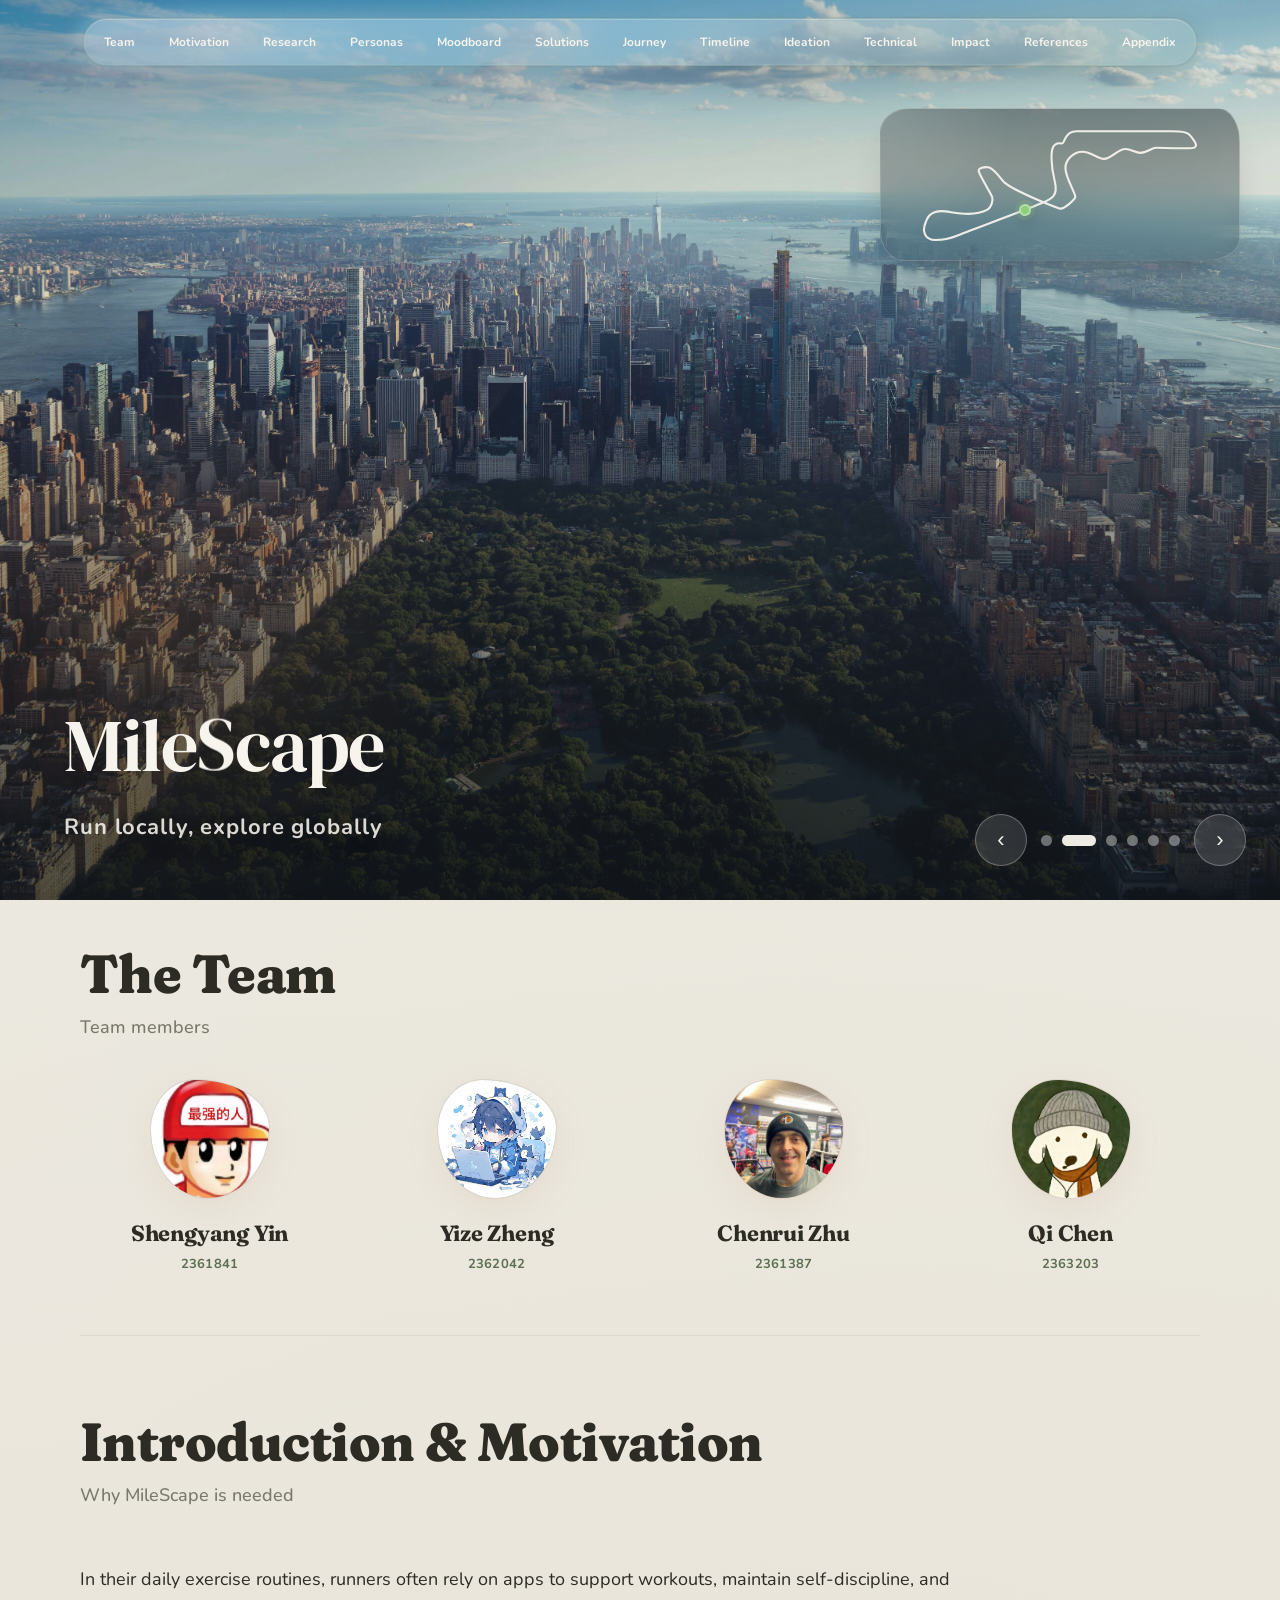
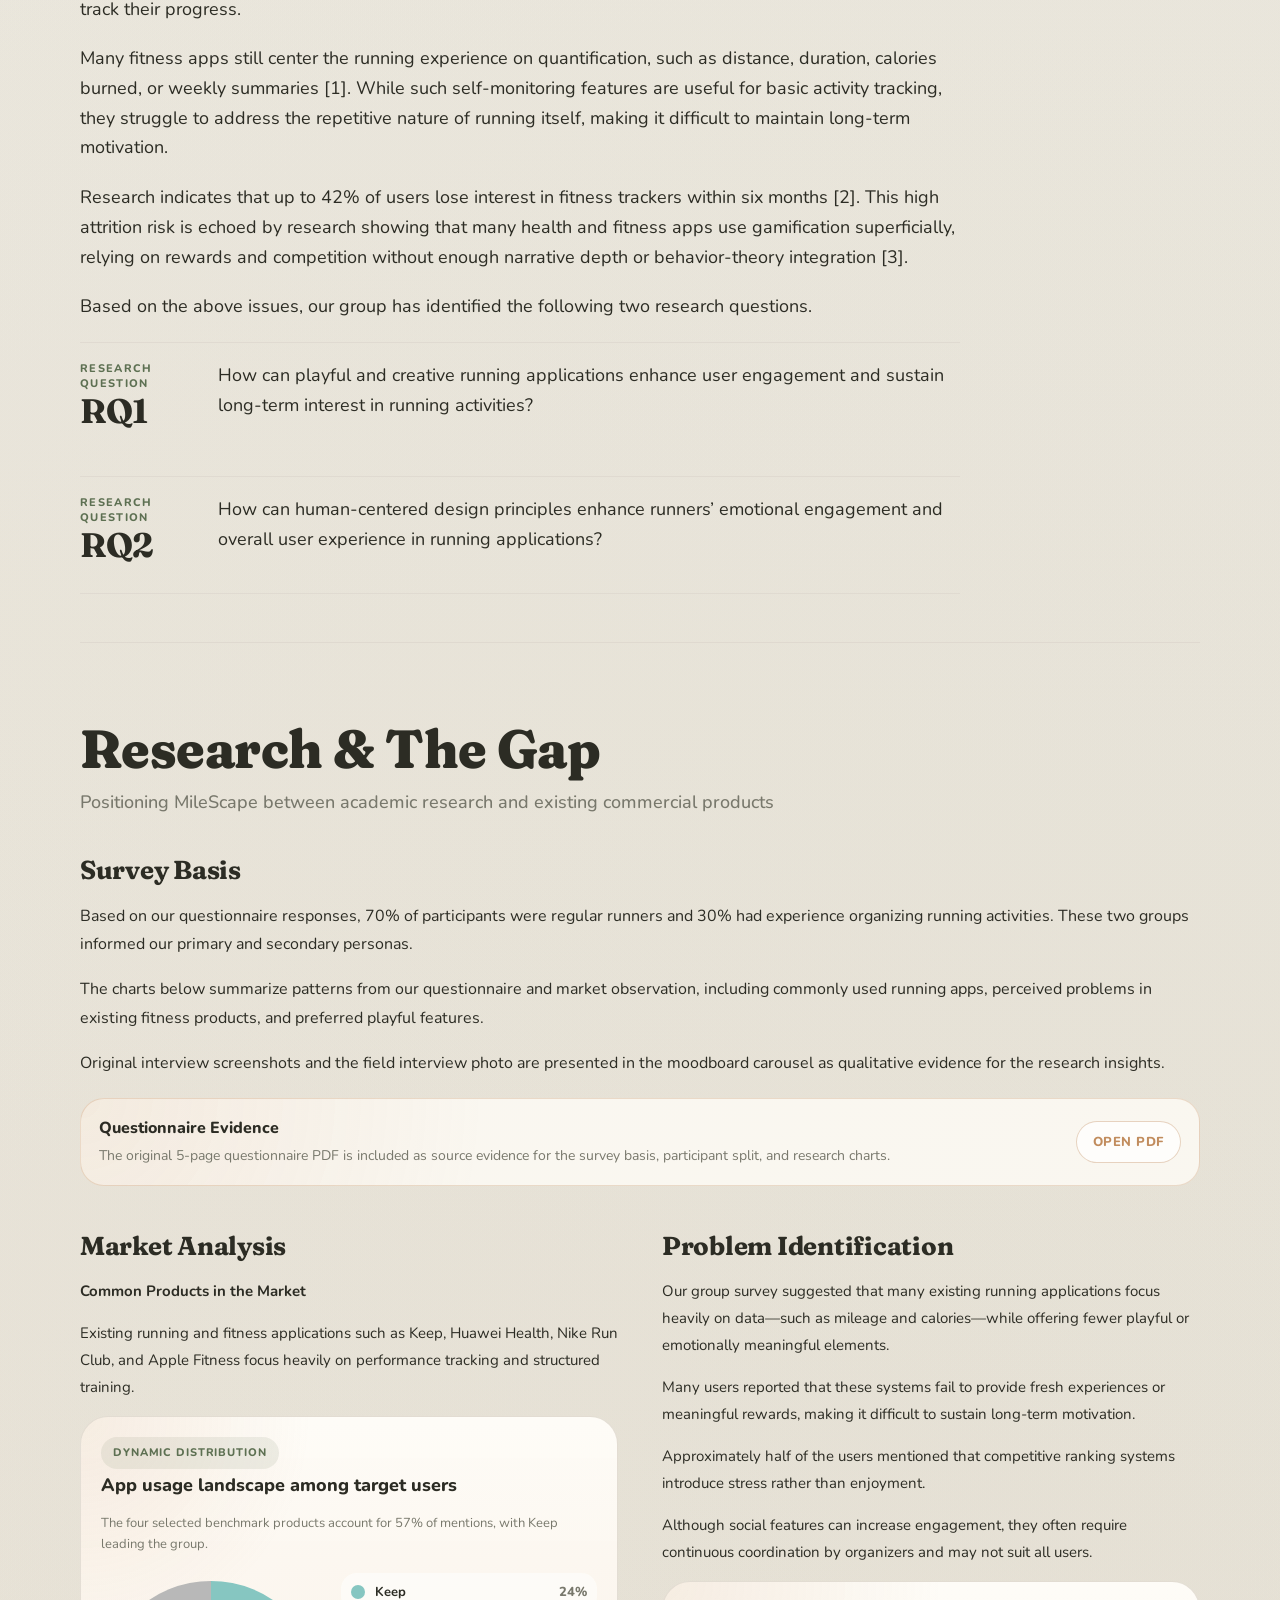
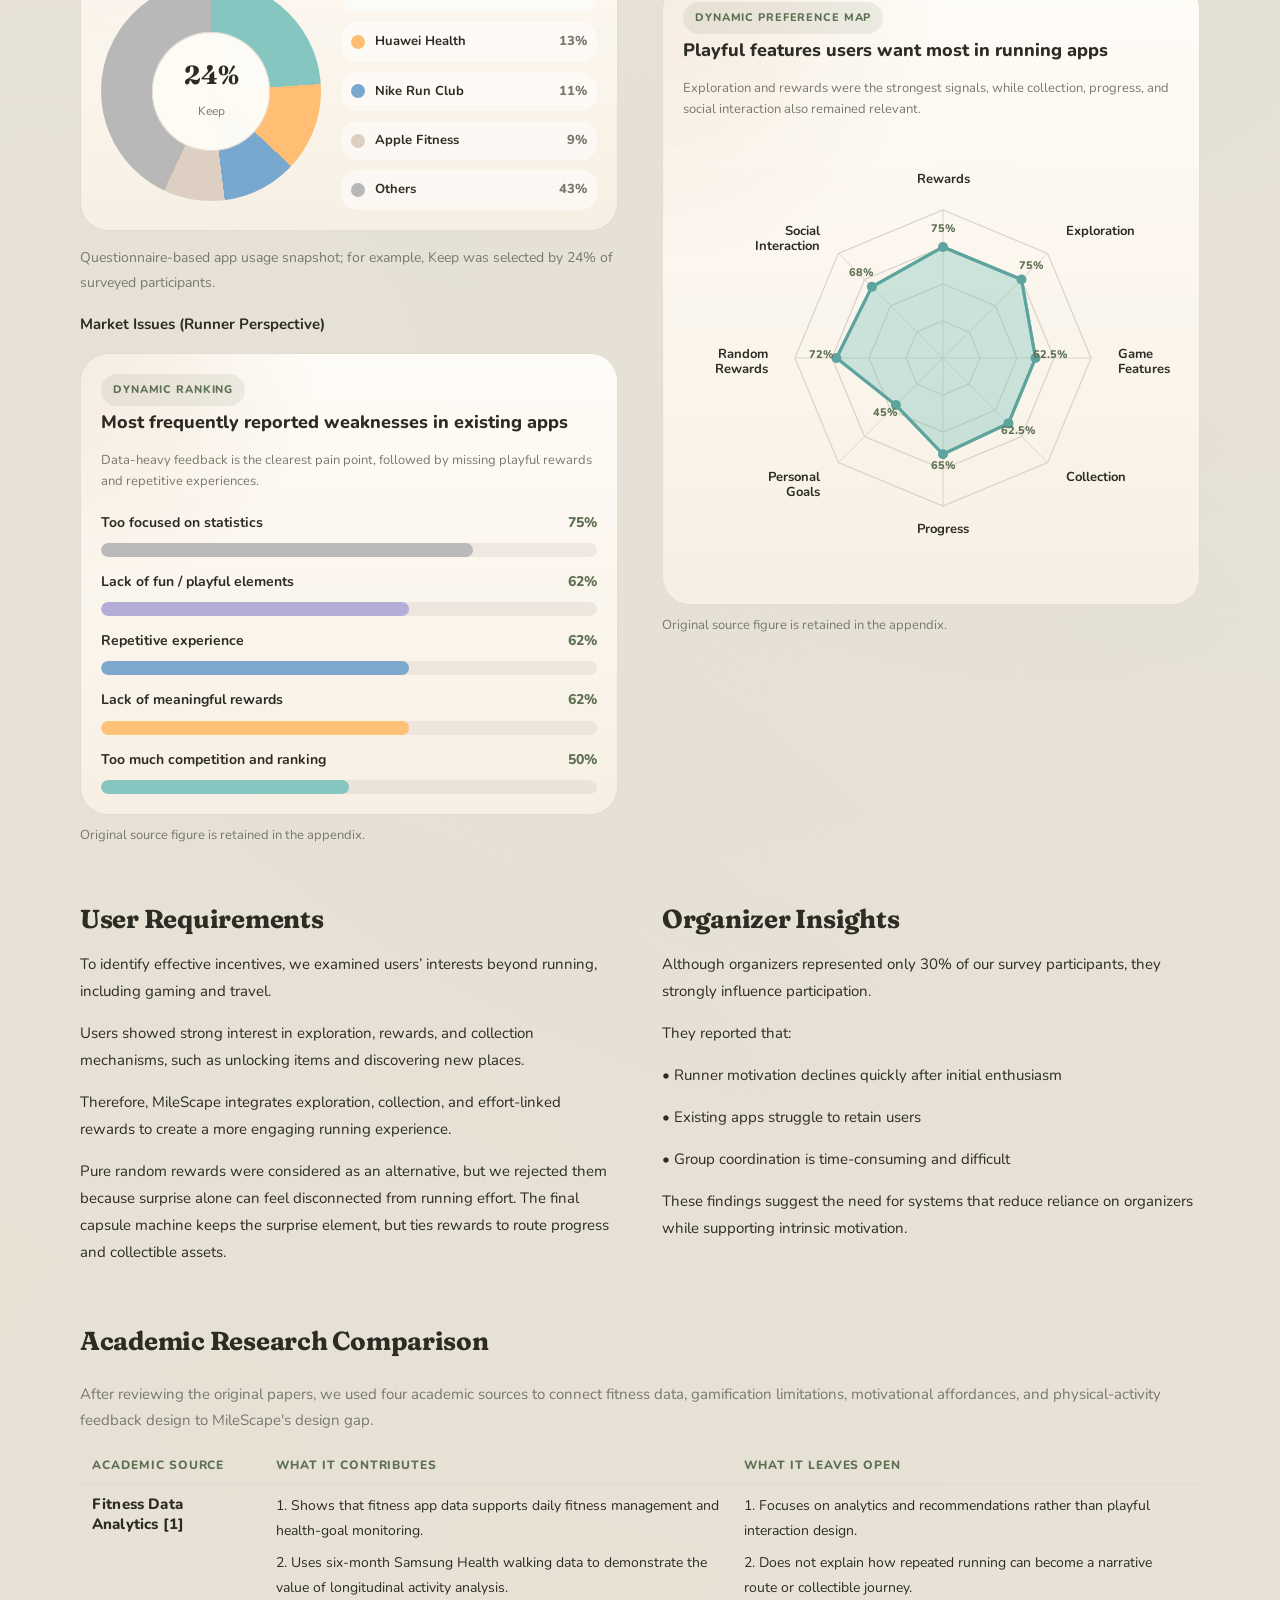
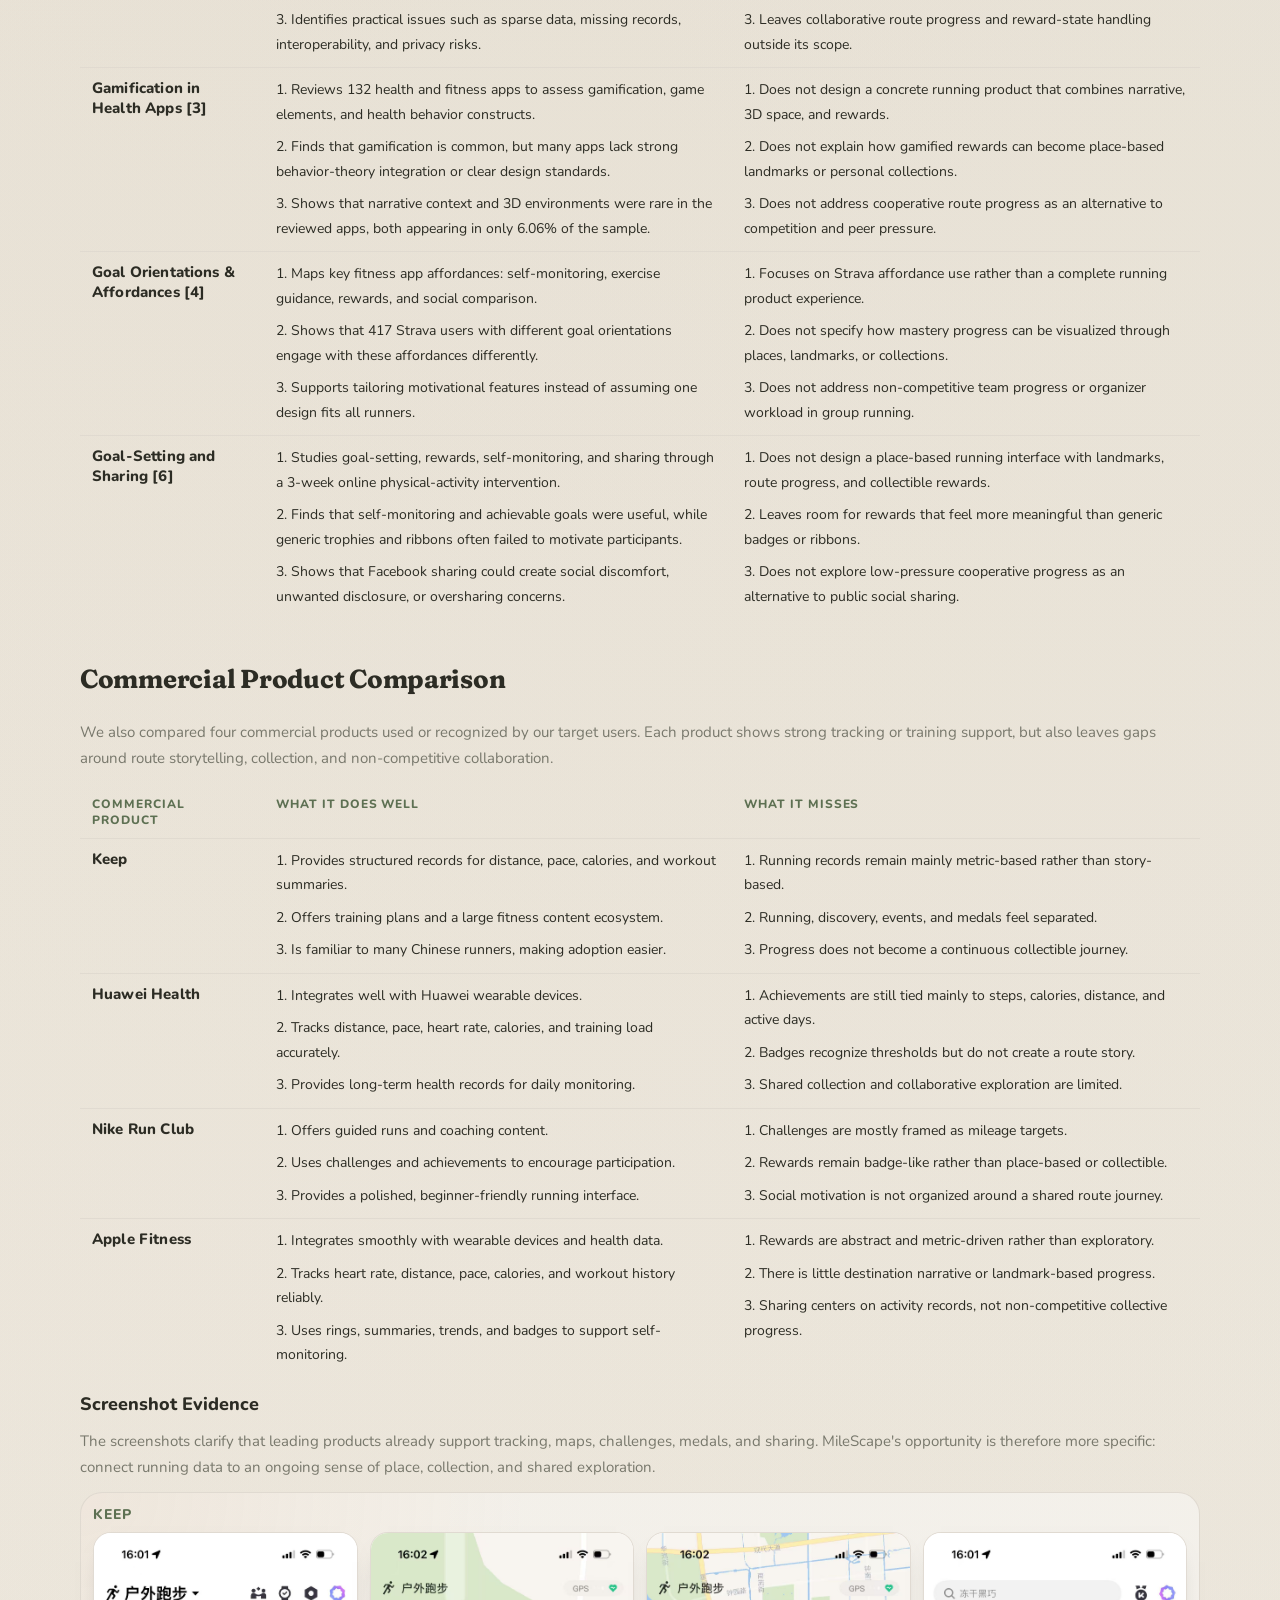
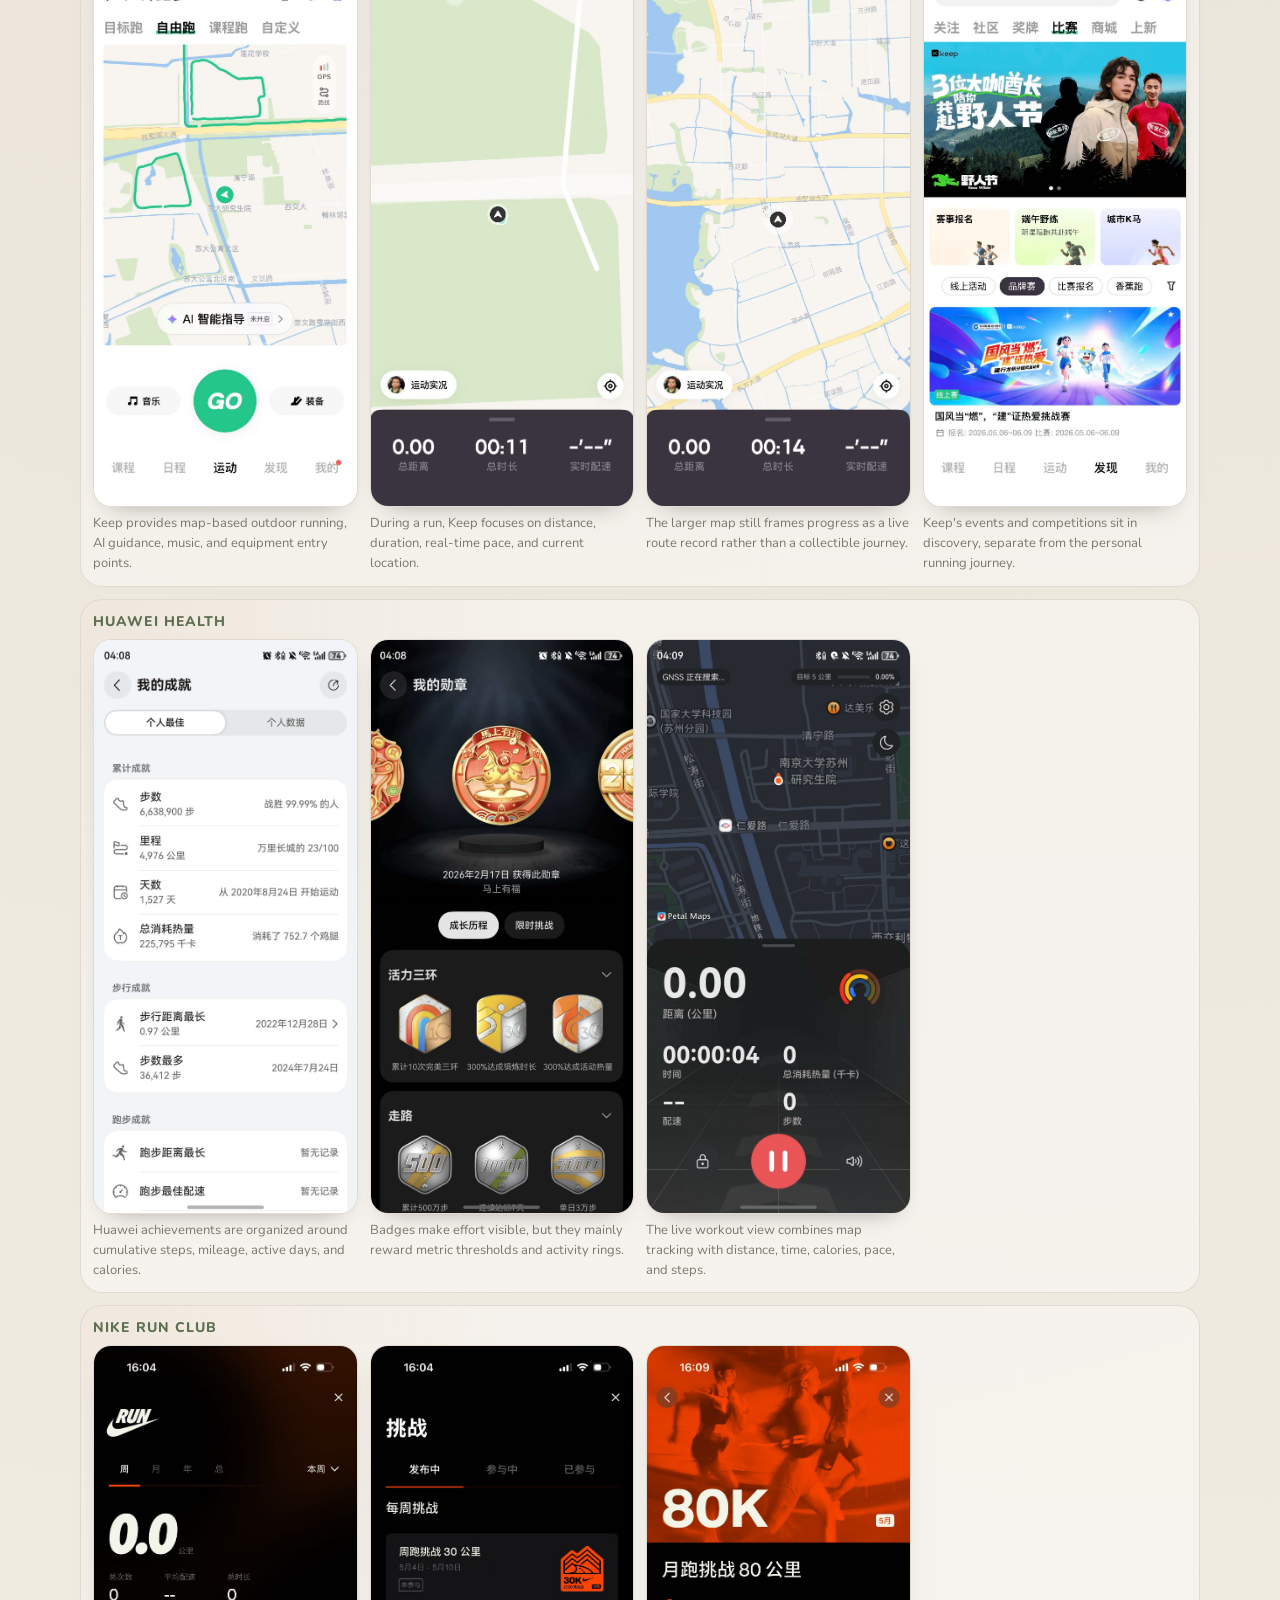
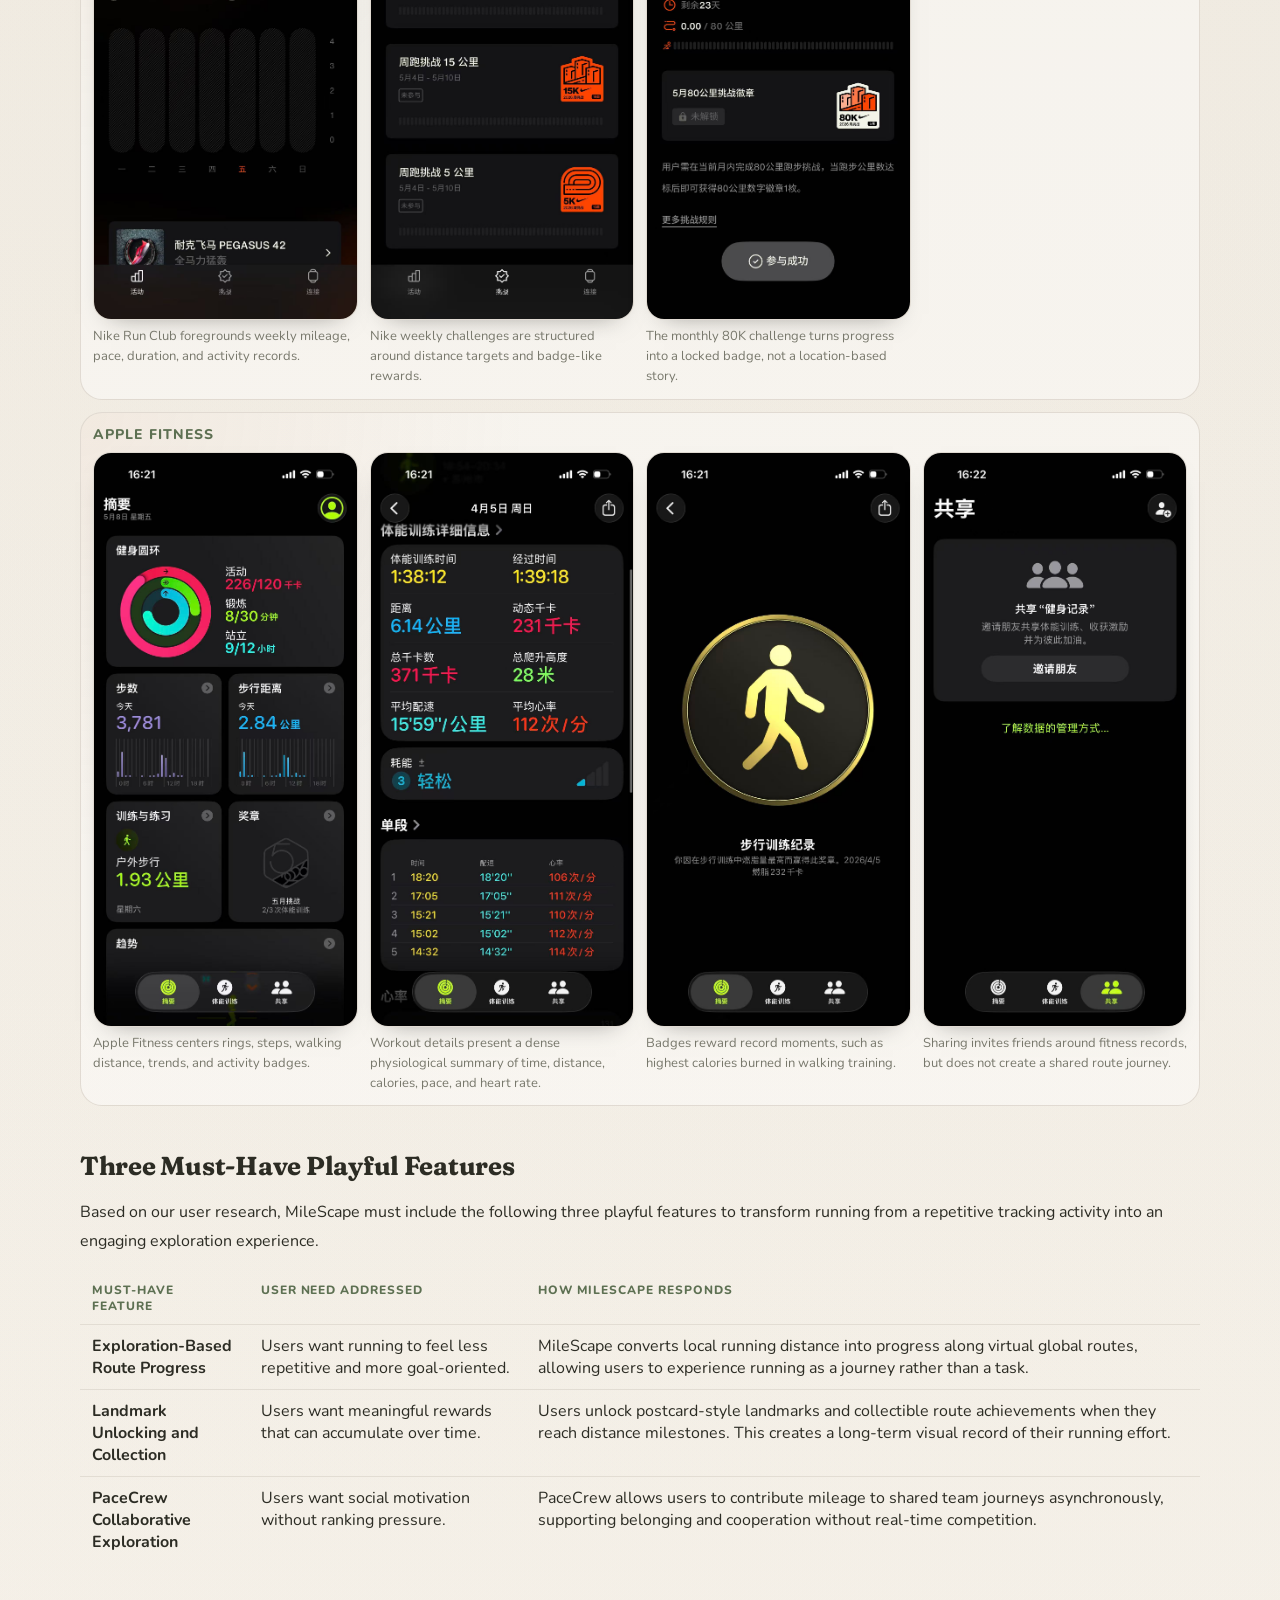
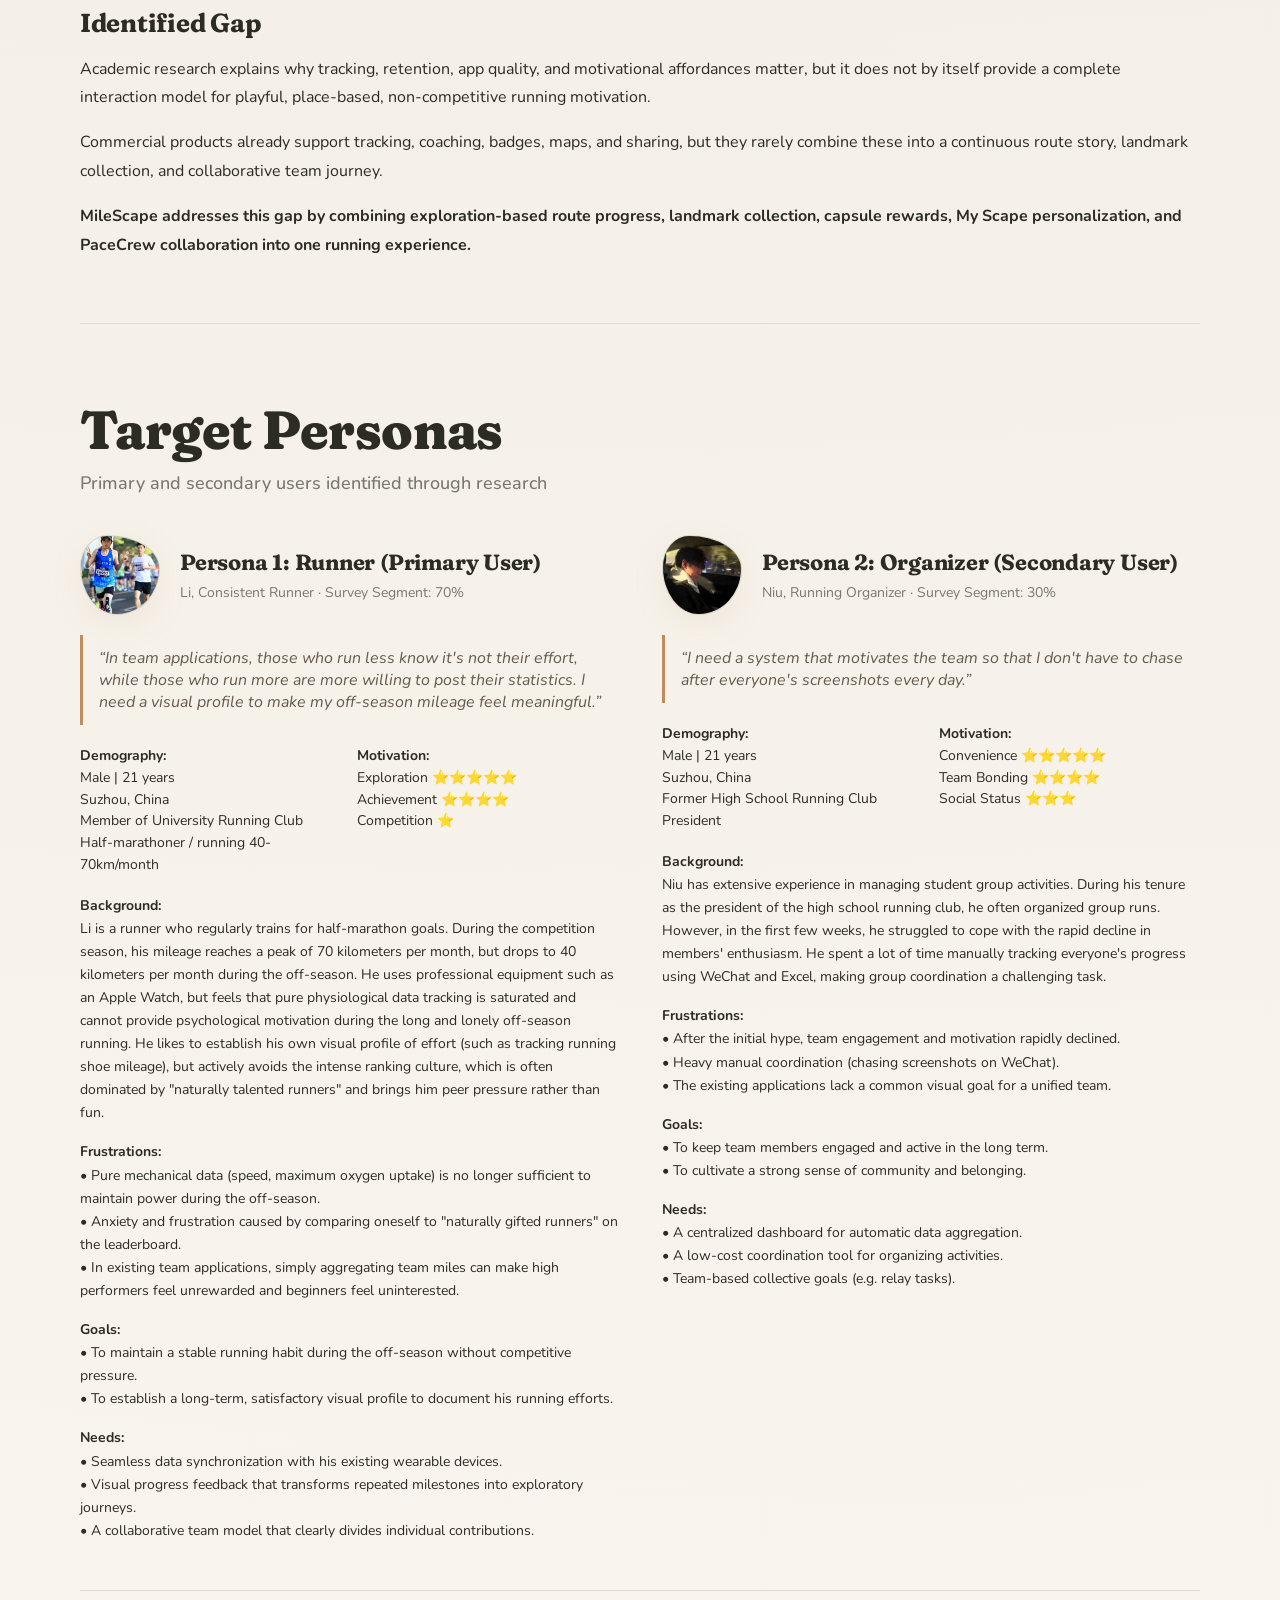
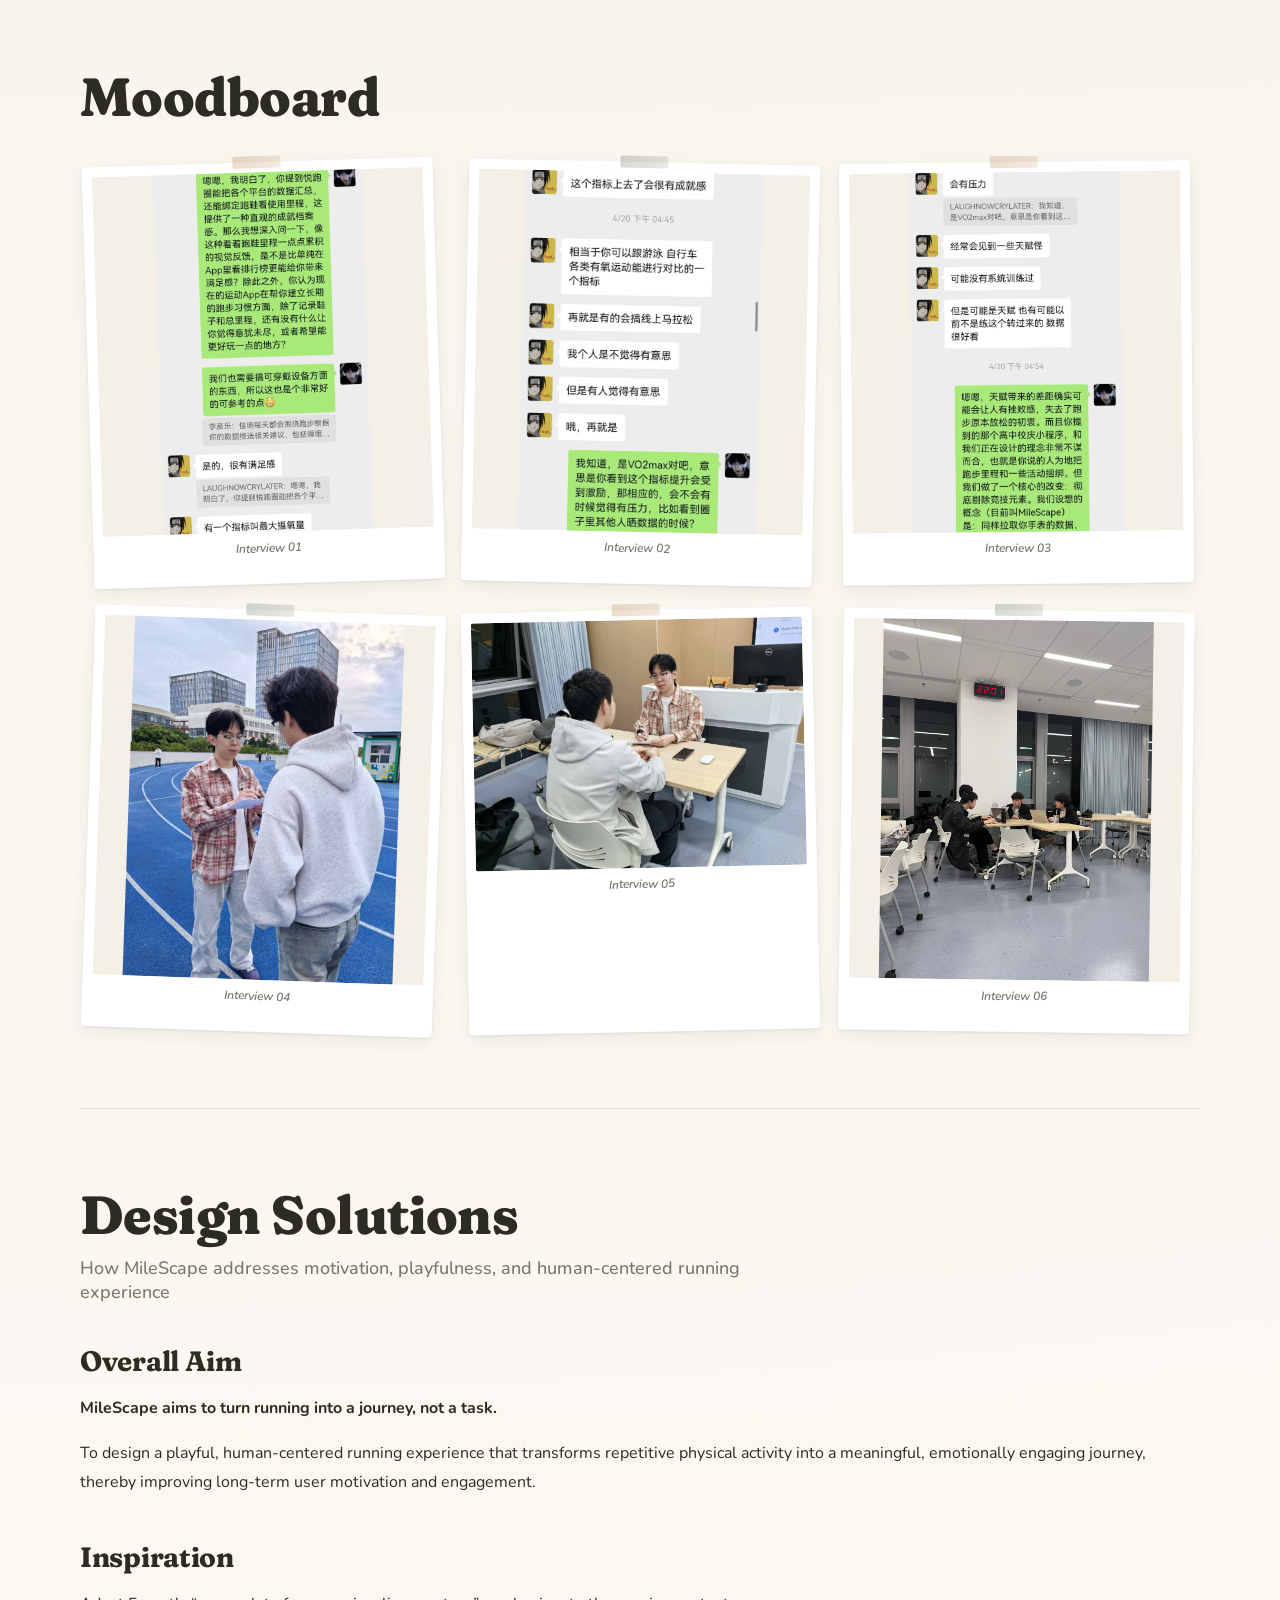
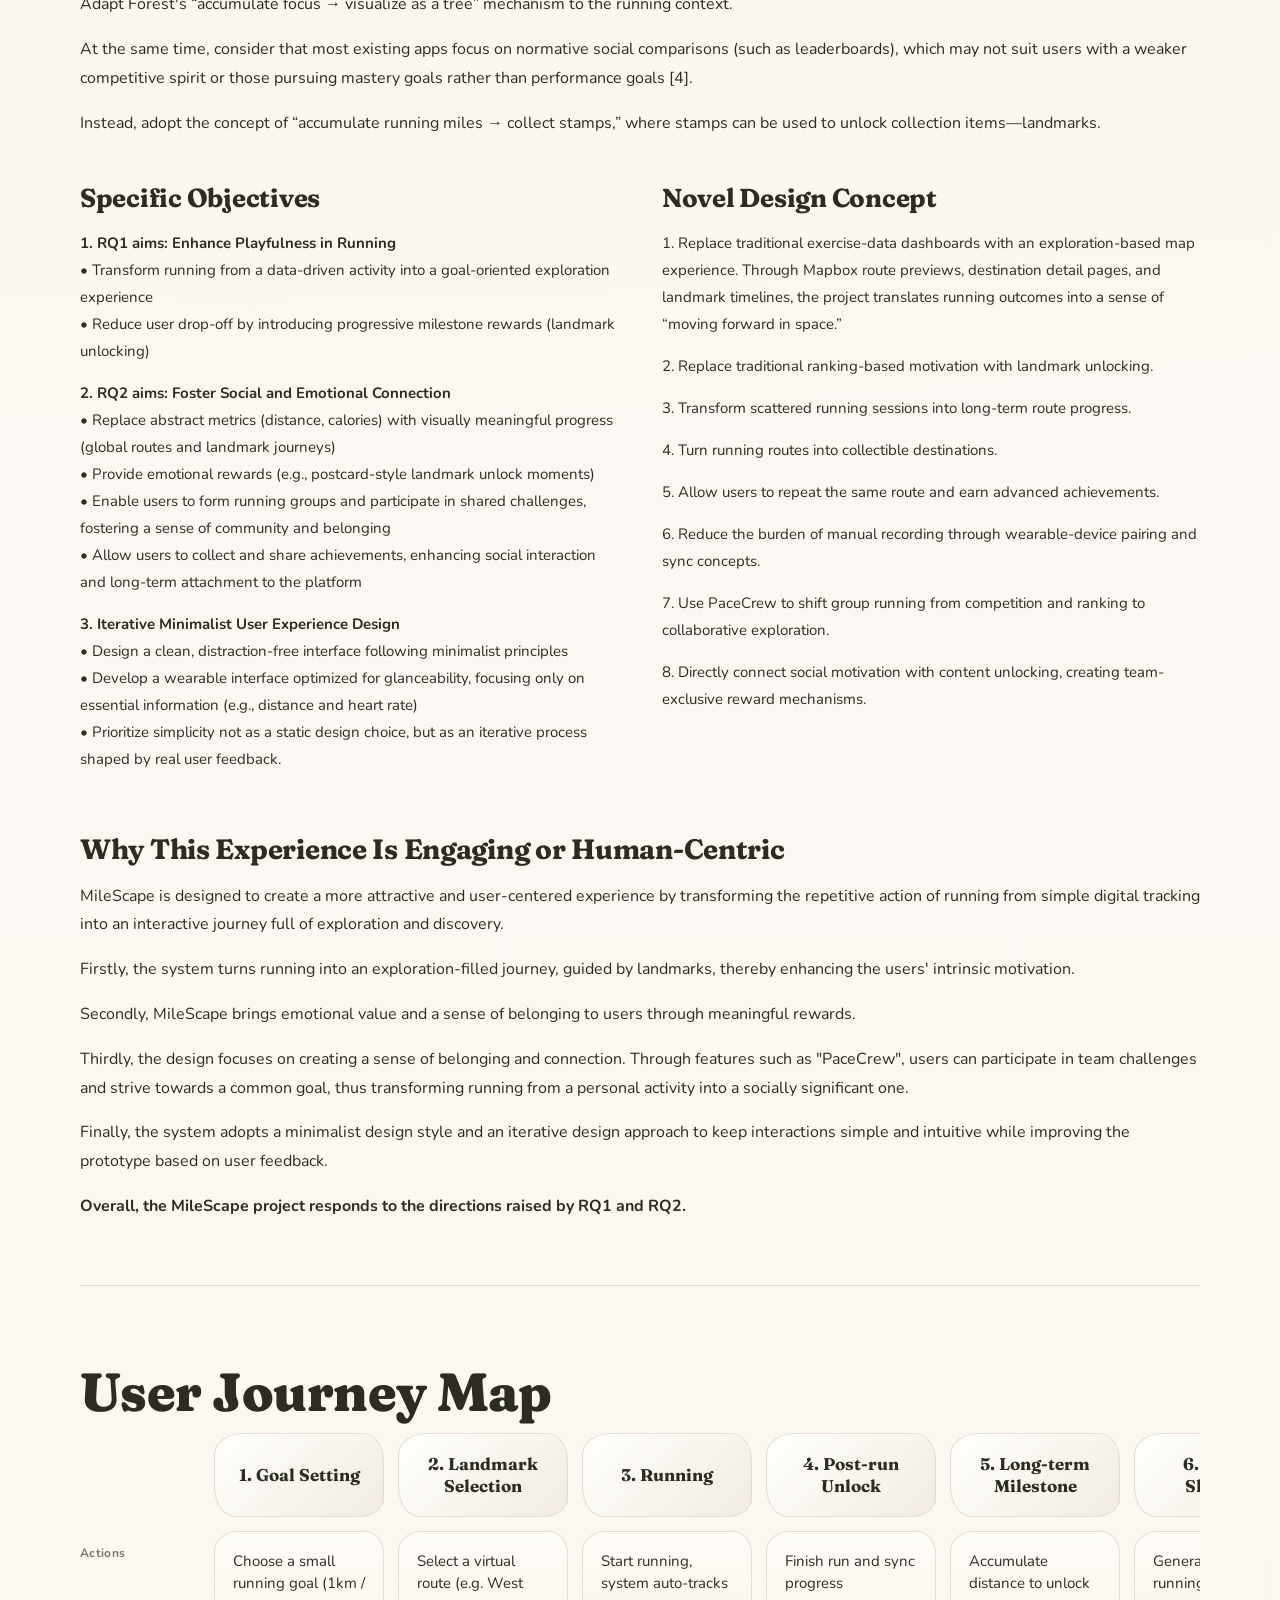
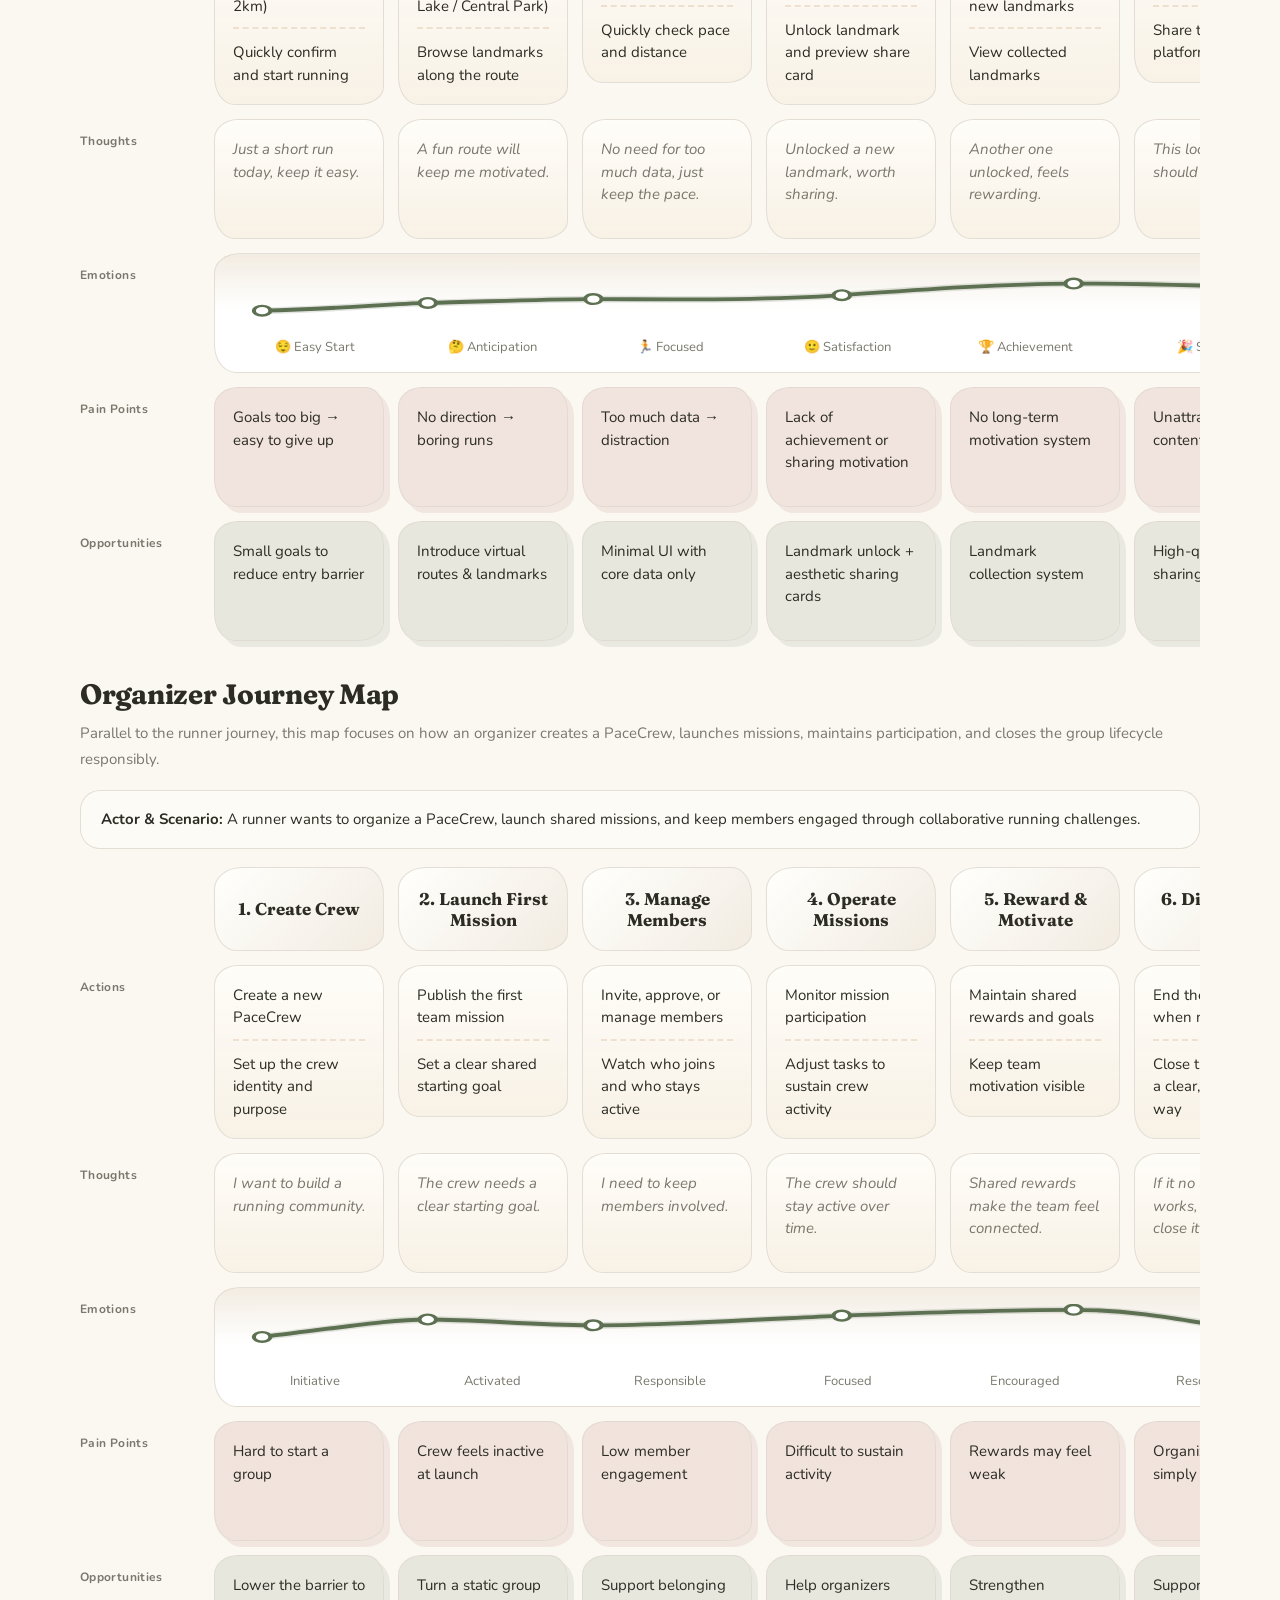
==== commit a3bd04b7: "Update academic references and portfolio sections" ====
--- a/index.html
+++ b/index.html
@@ -3241,6 +3241,10 @@
             color: var(--text-primary);
         }
 
+        .comparison-copy + .comparison-copy {
+            margin-top: 8px;
+        }
+
         .comparison-copy strong {
             color: var(--foreground);
         }
@@ -4541,11 +4545,11 @@
 
     <div class="motivation-content">
         <div class="motivation-text">
-            <p>In their daily exercise routines, runners require an app to help them plan their training schedules and provide support during workouts, driven by a desire for self-discipline and the ability to track their progress.</p>
-
-            <p>Existing fitness apps merely quantify running in terms of distance and duration, providing feedback in the form of figures such as calories burned or weekly summaries [1]. While such self-monitoring features are useful for basic activity tracking, they struggle to address the repetitive nature of running itself, making it difficult to maintain long-term motivation.</p>
-
-            <p>Research indicates that up to 42% of users lose interest in fitness trackers within six months [2]. This high attrition rate is partly due to saturation and redundancy in the information provided by fitness apps, as well as a lack of meaningful feedback and a sense of belonging [2][3].</p>
+            <p>In their daily exercise routines, runners often rely on apps to support workouts, maintain self-discipline, and track their progress.</p>
+
+            <p>Many fitness apps still center the running experience on quantification, such as distance, duration, calories burned, or weekly summaries [1]. While such self-monitoring features are useful for basic activity tracking, they struggle to address the repetitive nature of running itself, making it difficult to maintain long-term motivation.</p>
+
+            <p>Research indicates that up to 42% of users lose interest in fitness trackers within six months [2]. This high attrition risk is echoed by research showing that many health and fitness apps use gamification superficially, relying on rewards and competition without enough narrative depth or behavior-theory integration [3].</p>
 
             <p>Based on the above issues, our group has identified the following two research questions.</p>
 
@@ -4638,7 +4642,7 @@
         <div class="inner-card">
             <h3 class="content-heading">Problem Identification</h3>
             <div class="text-block-sm">
-                <p>Our group survey revealed that most existing running applications focus excessively on data—such as mileage and calories—while lacking fun and engaging elements.</p>
+                <p>Our group survey suggested that many existing running applications focus heavily on data—such as mileage and calories—while offering fewer playful or emotionally meaningful elements.</p>
                 <p>Many users reported that these systems fail to provide fresh experiences or meaningful rewards, making it difficult to sustain long-term motivation.</p>
                 <p>Approximately half of the users mentioned that competitive ranking systems introduce stress rather than enjoyment.</p>
                 <p>Although social features can increase engagement, they often require continuous coordination by organizers and may not suit all users.</p>
@@ -4649,7 +4653,7 @@
                             <span class="research-viz-kicker">Dynamic Preference Map</span>
                             <p class="research-viz-title">Playful features users want most in running apps</p>
                         </div>
-                        <div class="research-viz-note">Exploration, rewards, and collection-oriented progression consistently outperform social novelty alone.</div>
+                        <div class="research-viz-note">Exploration and rewards were the strongest signals, while collection, progress, and social interaction also remained relevant.</div>
                     </div>
                     <div class="research-radar-wrap">
                         <svg class="research-radar-svg" viewBox="0 0 520 440" role="img" aria-label="Preferred playful features radar chart" data-research-radar-svg></svg>
@@ -4666,9 +4670,9 @@
             <h3 class="content-heading">User Requirements</h3>
             <div class="text-block-sm">
                 <p>To identify effective incentives, we examined users’ interests beyond running, including gaming and travel.</p>
-                <p>Users showed strong interest in exploration and collection mechanisms, such as unlocking items and discovering new places.</p>
-                <p>Therefore, MileScape integrates these two core elements to create a more engaging running experience.</p>
-                <p>Pure blind-box rewards were considered as an alternative, but we rejected them because random rewards alone can feel disconnected from running effort. The final capsule machine keeps the surprise element, but ties rewards to route progress and collectible assets.</p>
+                <p>Users showed strong interest in exploration, rewards, and collection mechanisms, such as unlocking items and discovering new places.</p>
+                <p>Therefore, MileScape integrates exploration, collection, and effort-linked rewards to create a more engaging running experience.</p>
+                <p>Pure random rewards were considered as an alternative, but we rejected them because surprise alone can feel disconnected from running effort. The final capsule machine keeps the surprise element, but ties rewards to route progress and collectible assets.</p>
             </div>
         </div>
 
@@ -4683,6 +4687,235 @@
                 <p>• Group coordination is time-consuming and difficult</p>
 
                 <p>These findings suggest the need for systems that reduce reliance on organizers while supporting intrinsic motivation.</p>
+            </div>
+        </div>
+    </div>
+
+    <div class="inner-card comparison-card flow-gap-top">
+        <div class="comparison-header">
+            <h3 class="content-heading">Academic Research Comparison</h3>
+            <p class="comparison-intro">After reviewing the original papers, we used four academic sources to connect fitness data, gamification limitations, motivational affordances, and physical-activity feedback design to MileScape's design gap.</p>
+        </div>
+        <div class="table-scroll">
+            <table class="contribution-table comparison-table" aria-label="Comparison of academic research sources">
+                <thead>
+                    <tr>
+                        <th scope="col">Academic Source</th>
+                        <th scope="col">What It Contributes</th>
+                        <th scope="col">What It Leaves Open</th>
+                    </tr>
+                </thead>
+                <tbody>
+                    <tr>
+                        <td data-label="Academic Source"><div class="comparison-product">Fitness Data Analytics [1]</div></td>
+                        <td data-label="What It Contributes">
+                            <p class="comparison-copy">1. Shows that fitness app data supports daily fitness management and health-goal monitoring.</p>
+                            <p class="comparison-copy">2. Uses six-month Samsung Health walking data to demonstrate the value of longitudinal activity analysis.</p>
+                            <p class="comparison-copy">3. Identifies practical issues such as sparse data, missing records, interoperability, and privacy risks.</p>
+                        </td>
+                        <td data-label="What It Leaves Open">
+                            <p class="comparison-copy">1. Focuses on analytics and recommendations rather than playful interaction design.</p>
+                            <p class="comparison-copy">2. Does not explain how repeated running can become a narrative route or collectible journey.</p>
+                            <p class="comparison-copy">3. Leaves collaborative route progress and reward-state handling outside its scope.</p>
+                        </td>
+                    </tr>
+                    <tr>
+                        <td data-label="Academic Source"><div class="comparison-product">Gamification in Health Apps [3]</div></td>
+                        <td data-label="What It Contributes">
+                            <p class="comparison-copy">1. Reviews 132 health and fitness apps to assess gamification, game elements, and health behavior constructs.</p>
+                            <p class="comparison-copy">2. Finds that gamification is common, but many apps lack strong behavior-theory integration or clear design standards.</p>
+                            <p class="comparison-copy">3. Shows that narrative context and 3D environments were rare in the reviewed apps, both appearing in only 6.06% of the sample.</p>
+                        </td>
+                        <td data-label="What It Leaves Open">
+                            <p class="comparison-copy">1. Does not design a concrete running product that combines narrative, 3D space, and rewards.</p>
+                            <p class="comparison-copy">2. Does not explain how gamified rewards can become place-based landmarks or personal collections.</p>
+                            <p class="comparison-copy">3. Does not address cooperative route progress as an alternative to competition and peer pressure.</p>
+                        </td>
+                    </tr>
+                    <tr>
+                        <td data-label="Academic Source"><div class="comparison-product">Goal Orientations &amp; Affordances [4]</div></td>
+                        <td data-label="What It Contributes">
+                            <p class="comparison-copy">1. Maps key fitness app affordances: self-monitoring, exercise guidance, rewards, and social comparison.</p>
+                            <p class="comparison-copy">2. Shows that 417 Strava users with different goal orientations engage with these affordances differently.</p>
+                            <p class="comparison-copy">3. Supports tailoring motivational features instead of assuming one design fits all runners.</p>
+                        </td>
+                        <td data-label="What It Leaves Open">
+                            <p class="comparison-copy">1. Focuses on Strava affordance use rather than a complete running product experience.</p>
+                            <p class="comparison-copy">2. Does not specify how mastery progress can be visualized through places, landmarks, or collections.</p>
+                            <p class="comparison-copy">3. Does not address non-competitive team progress or organizer workload in group running.</p>
+                        </td>
+                    </tr>
+                    <tr>
+                        <td data-label="Academic Source"><div class="comparison-product">Goal-Setting and Sharing [6]</div></td>
+                        <td data-label="What It Contributes">
+                            <p class="comparison-copy">1. Studies goal-setting, rewards, self-monitoring, and sharing through a 3-week online physical-activity intervention.</p>
+                            <p class="comparison-copy">2. Finds that self-monitoring and achievable goals were useful, while generic trophies and ribbons often failed to motivate participants.</p>
+                            <p class="comparison-copy">3. Shows that Facebook sharing could create social discomfort, unwanted disclosure, or oversharing concerns.</p>
+                        </td>
+                        <td data-label="What It Leaves Open">
+                            <p class="comparison-copy">1. Does not design a place-based running interface with landmarks, route progress, and collectible rewards.</p>
+                            <p class="comparison-copy">2. Leaves room for rewards that feel more meaningful than generic badges or ribbons.</p>
+                            <p class="comparison-copy">3. Does not explore low-pressure cooperative progress as an alternative to public social sharing.</p>
+                        </td>
+                    </tr>
+                </tbody>
+            </table>
+        </div>
+    </div>
+
+    <div class="inner-card comparison-card flow-gap-top">
+        <div class="comparison-header">
+            <h3 class="content-heading">Commercial Product Comparison</h3>
+            <p class="comparison-intro">We also compared four commercial products used or recognized by our target users. Each product shows strong tracking or training support, but also leaves gaps around route storytelling, collection, and non-competitive collaboration.</p>
+        </div>
+        <div class="table-scroll">
+            <table class="contribution-table comparison-table" aria-label="Comparison of commercial running products">
+                <thead>
+                    <tr>
+                        <th scope="col">Commercial Product</th>
+                        <th scope="col">What It Does Well</th>
+                        <th scope="col">What It Misses</th>
+                    </tr>
+                </thead>
+                <tbody>
+                    <tr>
+                        <td data-label="Commercial Product"><div class="comparison-product">Keep</div></td>
+                        <td data-label="What It Does Well">
+                            <p class="comparison-copy">1. Provides structured records for distance, pace, calories, and workout summaries.</p>
+                            <p class="comparison-copy">2. Offers training plans and a large fitness content ecosystem.</p>
+                            <p class="comparison-copy">3. Is familiar to many Chinese runners, making adoption easier.</p>
+                        </td>
+                        <td data-label="What It Misses">
+                            <p class="comparison-copy">1. Running records remain mainly metric-based rather than story-based.</p>
+                            <p class="comparison-copy">2. Running, discovery, events, and medals feel separated.</p>
+                            <p class="comparison-copy">3. Progress does not become a continuous collectible journey.</p>
+                        </td>
+                    </tr>
+                    <tr>
+                        <td data-label="Commercial Product"><div class="comparison-product">Huawei Health</div></td>
+                        <td data-label="What It Does Well">
+                            <p class="comparison-copy">1. Integrates well with Huawei wearable devices.</p>
+                            <p class="comparison-copy">2. Tracks distance, pace, heart rate, calories, and training load accurately.</p>
+                            <p class="comparison-copy">3. Provides long-term health records for daily monitoring.</p>
+                        </td>
+                        <td data-label="What It Misses">
+                            <p class="comparison-copy">1. Achievements are still tied mainly to steps, calories, distance, and active days.</p>
+                            <p class="comparison-copy">2. Badges recognize thresholds but do not create a route story.</p>
+                            <p class="comparison-copy">3. Shared collection and collaborative exploration are limited.</p>
+                        </td>
+                    </tr>
+                    <tr>
+                        <td data-label="Commercial Product"><div class="comparison-product">Nike Run Club</div></td>
+                        <td data-label="What It Does Well">
+                            <p class="comparison-copy">1. Offers guided runs and coaching content.</p>
+                            <p class="comparison-copy">2. Uses challenges and achievements to encourage participation.</p>
+                            <p class="comparison-copy">3. Provides a polished, beginner-friendly running interface.</p>
+                        </td>
+                        <td data-label="What It Misses">
+                            <p class="comparison-copy">1. Challenges are mostly framed as mileage targets.</p>
+                            <p class="comparison-copy">2. Rewards remain badge-like rather than place-based or collectible.</p>
+                            <p class="comparison-copy">3. Social motivation is not organized around a shared route journey.</p>
+                        </td>
+                    </tr>
+                    <tr>
+                        <td data-label="Commercial Product"><div class="comparison-product">Apple Fitness</div></td>
+                        <td data-label="What It Does Well">
+                            <p class="comparison-copy">1. Integrates smoothly with wearable devices and health data.</p>
+                            <p class="comparison-copy">2. Tracks heart rate, distance, pace, calories, and workout history reliably.</p>
+                            <p class="comparison-copy">3. Uses rings, summaries, trends, and badges to support self-monitoring.</p>
+                        </td>
+                        <td data-label="What It Misses">
+                            <p class="comparison-copy">1. Rewards are abstract and metric-driven rather than exploratory.</p>
+                            <p class="comparison-copy">2. There is little destination narrative or landmark-based progress.</p>
+                            <p class="comparison-copy">3. Sharing centers on activity records, not non-competitive collective progress.</p>
+                        </td>
+                    </tr>
+                </tbody>
+            </table>
+        </div>
+
+        <div class="comparison-evidence" aria-label="Commercial app screenshot evidence">
+            <h4 class="comparison-evidence-title">Screenshot Evidence</h4>
+            <p class="comparison-intro">The screenshots clarify that leading products already support tracking, maps, challenges, medals, and sharing. MileScape's opportunity is therefore more specific: connect running data to an ongoing sense of place, collection, and shared exploration.</p>
+
+            <div class="comparison-evidence-group">
+                <h5 class="comparison-evidence-group-title">Keep</h5>
+                <div class="comparison-evidence-grid">
+                    <figure class="comparison-evidence-item">
+                        <img class="comparison-evidence-image" src="images/competitive/Keep1.jpg" alt="Keep outdoor running start screen showing map, AI guidance, music, equipment, and Go button">
+                        <figcaption class="comparison-evidence-caption">Keep provides map-based outdoor running, AI guidance, music, and equipment entry points.</figcaption>
+                    </figure>
+                    <figure class="comparison-evidence-item">
+                        <img class="comparison-evidence-image" src="images/competitive/Keep2.jpg" alt="Keep live running screen showing map, total distance, duration, and real-time pace">
+                        <figcaption class="comparison-evidence-caption">During a run, Keep focuses on distance, duration, real-time pace, and current location.</figcaption>
+                    </figure>
+                    <figure class="comparison-evidence-item">
+                        <img class="comparison-evidence-image" src="images/competitive/Keep3.jpg" alt="Keep live map view showing running location and performance drawer">
+                        <figcaption class="comparison-evidence-caption">The larger map still frames progress as a live route record rather than a collectible journey.</figcaption>
+                    </figure>
+                    <figure class="comparison-evidence-item">
+                        <img class="comparison-evidence-image" src="images/competitive/Keep4.jpg" alt="Keep discovery page showing competitions, brand events, and running activities">
+                        <figcaption class="comparison-evidence-caption">Keep's events and competitions sit in discovery, separate from the personal running journey.</figcaption>
+                    </figure>
+                </div>
+            </div>
+
+            <div class="comparison-evidence-group">
+                <h5 class="comparison-evidence-group-title">Huawei Health</h5>
+                <div class="comparison-evidence-grid">
+                    <figure class="comparison-evidence-item">
+                        <img class="comparison-evidence-image" src="images/competitive/Huawei1.jpg" alt="Huawei Health achievements screen showing steps, mileage, days, and calories">
+                        <figcaption class="comparison-evidence-caption">Huawei achievements are organized around cumulative steps, mileage, active days, and calories.</figcaption>
+                    </figure>
+                    <figure class="comparison-evidence-item">
+                        <img class="comparison-evidence-image" src="images/competitive/Huawei2.jpg" alt="Huawei Health badge screen showing activity rings, walking, and challenge medals">
+                        <figcaption class="comparison-evidence-caption">Badges make effort visible, but they mainly reward metric thresholds and activity rings.</figcaption>
+                    </figure>
+                    <figure class="comparison-evidence-item">
+                        <img class="comparison-evidence-image" src="images/competitive/Huawei3.jpg" alt="Huawei Health live workout screen showing map, target distance, calories, pace, and steps">
+                        <figcaption class="comparison-evidence-caption">The live workout view combines map tracking with distance, time, calories, pace, and steps.</figcaption>
+                    </figure>
+                </div>
+            </div>
+
+            <div class="comparison-evidence-group">
+                <h5 class="comparison-evidence-group-title">Nike Run Club</h5>
+                <div class="comparison-evidence-grid">
+                    <figure class="comparison-evidence-item">
+                        <img class="comparison-evidence-image" src="images/competitive/NikeRun1.jpg" alt="Nike Run Club activity screen showing weekly distance, pace, duration, and shoe mileage">
+                        <figcaption class="comparison-evidence-caption">Nike Run Club foregrounds weekly mileage, pace, duration, and activity records.</figcaption>
+                    </figure>
+                    <figure class="comparison-evidence-item">
+                        <img class="comparison-evidence-image" src="images/competitive/NikeRun2.jpg" alt="Nike Run Club weekly challenge list showing 30K, 15K, and 5K challenges">
+                        <figcaption class="comparison-evidence-caption">Nike weekly challenges are structured around distance targets and badge-like rewards.</figcaption>
+                    </figure>
+                    <figure class="comparison-evidence-item">
+                        <img class="comparison-evidence-image" src="images/competitive/NikeRun3.jpg" alt="Nike Run Club monthly 80K challenge screen with locked badge">
+                        <figcaption class="comparison-evidence-caption">The monthly 80K challenge turns progress into a locked badge, not a location-based story.</figcaption>
+                    </figure>
+                </div>
+            </div>
+
+            <div class="comparison-evidence-group">
+                <h5 class="comparison-evidence-group-title">Apple Fitness</h5>
+                <div class="comparison-evidence-grid">
+                    <figure class="comparison-evidence-item">
+                        <img class="comparison-evidence-image" src="images/competitive/AppleFitness1.jpg" alt="Apple Fitness summary screen showing rings, calories, steps, walking distance, and badges">
+                        <figcaption class="comparison-evidence-caption">Apple Fitness centers rings, steps, walking distance, trends, and activity badges.</figcaption>
+                    </figure>
+                    <figure class="comparison-evidence-item">
+                        <img class="comparison-evidence-image" src="images/competitive/AppleFitness2.jpg" alt="Apple Fitness workout details showing duration, distance, calories, pace, and heart rate">
+                        <figcaption class="comparison-evidence-caption">Workout details present a dense physiological summary of time, distance, calories, pace, and heart rate.</figcaption>
+                    </figure>
+                    <figure class="comparison-evidence-item">
+                        <img class="comparison-evidence-image" src="images/competitive/AppleFitness3.jpg" alt="Apple Fitness badge screen showing walking workout record based on calories burned">
+                        <figcaption class="comparison-evidence-caption">Badges reward record moments, such as highest calories burned in walking training.</figcaption>
+                    </figure>
+                    <figure class="comparison-evidence-item">
+                        <img class="comparison-evidence-image" src="images/competitive/AppleFitness4.jpg" alt="Apple Fitness sharing screen inviting friends to share workout records">
+                        <figcaption class="comparison-evidence-caption">Sharing invites friends around fitness records, but does not create a shared route journey.</figcaption>
+                    </figure>
+                </div>
             </div>
         </div>
     </div>
@@ -4722,161 +4955,12 @@
         </div>
     </div>
 
-    <div class="inner-card comparison-card flow-gap-top">
-        <div class="comparison-header">
-            <h3 class="content-heading">Commercial Product Comparison</h3>
-            <p class="comparison-intro">We compared MileScape against widely used running and fitness products to understand where current tools succeed, and where they leave room for more playful, emotionally meaningful running experiences.</p>
-        </div>
-        <div class="table-scroll">
-            <table class="contribution-table comparison-table" aria-label="Comparison of commercial running products">
-                <thead>
-                    <tr>
-                        <th scope="col">Commercial Product</th>
-                        <th scope="col">What It Does Well</th>
-                        <th scope="col">What It Misses</th>
-                    </tr>
-                </thead>
-                <tbody>
-                    <tr>
-                        <td data-label="Commercial Product">
-                            <div class="comparison-product">Keep</div>
-                        </td>
-                        <td data-label="What It Does Well">
-                            <p class="comparison-copy">Provides structured running records, including distance, pace, calories, and workout summaries. Offers training plans and a large fitness content ecosystem. Has strong popularity among Chinese users, making it familiar and easy to adopt.</p>
-                        </td>
-                        <td data-label="What It Misses">
-                            <p class="comparison-copy">The screenshots show map-based running, AI guidance, competitions, and medals, so the issue is not a total lack of features. The limitation is that these modules are separated into running, discovery, events, and badges, while progress still ends as local route records or campaign participation rather than a continuous collectible journey.</p>
-                        </td>
-                    </tr>
-                    <tr>
-                        <td data-label="Commercial Product">
-                            <div class="comparison-product">Huawei Health</div>
-                        </td>
-                        <td data-label="What It Does Well">
-                            <p class="comparison-copy">Integrates well with Huawei wearable devices and provides accurate tracking of running distance, pace, heart rate, calories, and training load. Offers health data visualization and long-term fitness records. Supports users who rely on smart watches for daily exercise monitoring.</p>
-                        </td>
-                        <td data-label="What It Misses">
-                            <p class="comparison-copy">The Huawei screenshots include achievements, badges, and live map tracking, but the reward logic is still tied to steps, distance, calories, rings, personal bests, and threshold-based medals. It offers recognition, yet not much route storytelling, landmark discovery, shared collection, or emotional progress beyond quantified performance.</p>
-                        </td>
-                    </tr>
-                    <tr>
-                        <td data-label="Commercial Product">
-                            <div class="comparison-product">Nike Run Club</div>
-                        </td>
-                        <td data-label="What It Does Well">
-                            <p class="comparison-copy">Offers guided runs, coaching content, and a polished user interface. Uses achievements and challenges to encourage continued participation. Provides a beginner-friendly running experience with motivational audio guidance.</p>
-                        </td>
-                        <td data-label="What It Misses">
-                            <p class="comparison-copy">The screenshots show activity records and challenges framed as 5K, 15K, 30K, and 80K mileage goals with badges. This makes achievement visible, but the reward remains a numeric completion badge rather than a route story, landmark collection, or collaborative long-term journey.</p>
-                        </td>
-                    </tr>
-                    <tr>
-                        <td data-label="Commercial Product">
-                            <div class="comparison-product">Apple Fitness</div>
-                        </td>
-                        <td data-label="What It Does Well">
-                            <p class="comparison-copy">Integrates well with wearable devices and health data. Provides reliable tracking of heart rate, distance, pace, and long-term physical progress. Supports users who want accurate self-monitoring and training insights.</p>
-                        </td>
-                        <td data-label="What It Misses">
-                            <p class="comparison-copy">The Apple Fitness screenshots emphasize activity rings, steps, walking distance, workout summaries, badges, and sharing. These support self-monitoring and encouragement, but the reward layer remains abstract and metric-driven, with little exploratory map context, destination narrative, or non-competitive collective progress.</p>
-                        </td>
-                    </tr>
-                </tbody>
-            </table>
-        </div>
-
-        <div class="comparison-evidence" aria-label="Commercial app screenshot evidence">
-            <h4 class="comparison-evidence-title">Screenshot Evidence</h4>
-            <p class="comparison-intro">The screenshots clarify that leading products already support tracking, maps, challenges, medals, and sharing. MileScape's opportunity is therefore more specific: connect running data to an ongoing sense of place, collection, and shared exploration.</p>
-
-            <div class="comparison-evidence-group">
-                <h5 class="comparison-evidence-group-title">Keep</h5>
-                <div class="comparison-evidence-grid">
-                    <figure class="comparison-evidence-item">
-                        <img class="comparison-evidence-image" src="images/competitive/Keep1.jpg" alt="Keep outdoor running start screen showing map, AI guidance, music, equipment, and Go button">
-                        <figcaption class="comparison-evidence-caption">Keep provides map-based outdoor running, AI guidance, music, and equipment entry points.</figcaption>
-                    </figure>
-                    <figure class="comparison-evidence-item">
-                        <img class="comparison-evidence-image" src="images/competitive/Keep2.jpg" alt="Keep live running screen showing map, total distance, duration, and real-time pace">
-                        <figcaption class="comparison-evidence-caption">During a run, Keep focuses on distance, duration, real-time pace, and current location.</figcaption>
-                    </figure>
-                    <figure class="comparison-evidence-item">
-                        <img class="comparison-evidence-image" src="images/competitive/Keep3.jpg" alt="Keep live map view showing running location and performance drawer">
-                        <figcaption class="comparison-evidence-caption">The larger map still frames progress as a live route record rather than a collectible journey.</figcaption>
-                    </figure>
-                    <figure class="comparison-evidence-item">
-                        <img class="comparison-evidence-image" src="images/competitive/Keep4.jpg" alt="Keep discovery page showing competitions, brand events, and running activities">
-                        <figcaption class="comparison-evidence-caption">Keep's events and competitions sit in discovery, separate from the personal running journey.</figcaption>
-                    </figure>
-                </div>
-            </div>
-
-            <div class="comparison-evidence-group">
-                <h5 class="comparison-evidence-group-title">Huawei Health</h5>
-                <div class="comparison-evidence-grid">
-                    <figure class="comparison-evidence-item">
-                        <img class="comparison-evidence-image" src="images/competitive/Huawei1.jpg" alt="Huawei Health achievements screen showing steps, mileage, days, and calories">
-                        <figcaption class="comparison-evidence-caption">Huawei achievements are organized around cumulative steps, mileage, active days, and calories.</figcaption>
-                    </figure>
-                    <figure class="comparison-evidence-item">
-                        <img class="comparison-evidence-image" src="images/competitive/Huawei2.jpg" alt="Huawei Health badge screen showing activity rings, walking, and challenge medals">
-                        <figcaption class="comparison-evidence-caption">Badges make effort visible, but they mainly reward metric thresholds and activity rings.</figcaption>
-                    </figure>
-                    <figure class="comparison-evidence-item">
-                        <img class="comparison-evidence-image" src="images/competitive/Huawei3.jpg" alt="Huawei Health live workout screen showing map, target distance, calories, pace, and steps">
-                        <figcaption class="comparison-evidence-caption">The live workout view combines map tracking with distance, time, calories, pace, and steps.</figcaption>
-                    </figure>
-                </div>
-            </div>
-
-            <div class="comparison-evidence-group">
-                <h5 class="comparison-evidence-group-title">Nike Run Club</h5>
-                <div class="comparison-evidence-grid">
-                    <figure class="comparison-evidence-item">
-                        <img class="comparison-evidence-image" src="images/competitive/NikeRun1.jpg" alt="Nike Run Club activity screen showing weekly distance, pace, duration, and shoe mileage">
-                        <figcaption class="comparison-evidence-caption">Nike Run Club foregrounds weekly mileage, pace, duration, and activity records.</figcaption>
-                    </figure>
-                    <figure class="comparison-evidence-item">
-                        <img class="comparison-evidence-image" src="images/competitive/NikeRun2.jpg" alt="Nike Run Club weekly challenge list showing 30K, 15K, and 5K challenges">
-                        <figcaption class="comparison-evidence-caption">Nike weekly challenges are structured around distance targets and badge-like rewards.</figcaption>
-                    </figure>
-                    <figure class="comparison-evidence-item">
-                        <img class="comparison-evidence-image" src="images/competitive/NikeRun3.jpg" alt="Nike Run Club monthly 80K challenge screen with locked badge">
-                        <figcaption class="comparison-evidence-caption">The monthly 80K challenge turns progress into a locked badge, not a location-based story.</figcaption>
-                    </figure>
-                </div>
-            </div>
-
-            <div class="comparison-evidence-group">
-                <h5 class="comparison-evidence-group-title">Apple Fitness</h5>
-                <div class="comparison-evidence-grid">
-                    <figure class="comparison-evidence-item">
-                        <img class="comparison-evidence-image" src="images/competitive/AppleFitness1.jpg" alt="Apple Fitness summary screen showing rings, calories, steps, walking distance, and badges">
-                        <figcaption class="comparison-evidence-caption">Apple Fitness centers rings, steps, walking distance, trends, and activity badges.</figcaption>
-                    </figure>
-                    <figure class="comparison-evidence-item">
-                        <img class="comparison-evidence-image" src="images/competitive/AppleFitness2.jpg" alt="Apple Fitness workout details showing duration, distance, calories, pace, and heart rate">
-                        <figcaption class="comparison-evidence-caption">Workout details present a dense physiological summary of time, distance, calories, pace, and heart rate.</figcaption>
-                    </figure>
-                    <figure class="comparison-evidence-item">
-                        <img class="comparison-evidence-image" src="images/competitive/AppleFitness3.jpg" alt="Apple Fitness badge screen showing walking workout record based on calories burned">
-                        <figcaption class="comparison-evidence-caption">Badges reward record moments, such as highest calories burned in walking training.</figcaption>
-                    </figure>
-                    <figure class="comparison-evidence-item">
-                        <img class="comparison-evidence-image" src="images/competitive/AppleFitness4.jpg" alt="Apple Fitness sharing screen inviting friends to share workout records">
-                        <figcaption class="comparison-evidence-caption">Sharing invites friends around fitness records, but does not create a shared route journey.</figcaption>
-                    </figure>
-                </div>
-            </div>
-        </div>
-    </div>
-
     <div class="inner-card flow-gap-top">
         <h3 class="content-heading">Identified Gap</h3>
         <div class="text-block-md">
-            <p>Current running apps focus on data tracking and competition, while lacking engagement, fun, and emotional rewards.</p>
-            <p>There is a clear gap between user expectations and existing solutions.</p>
-            <p><strong>→ MileScape addresses this gap by combining exploration, collection, and emotional engagement into a unified running experience.</strong></p>
+            <p>Academic research explains why tracking, retention, app quality, and motivational affordances matter, but it does not by itself provide a complete interaction model for playful, place-based, non-competitive running motivation.</p>
+            <p>Commercial products already support tracking, coaching, badges, maps, and sharing, but they rarely combine these into a continuous route story, landmark collection, and collaborative team journey.</p>
+            <p><strong>MileScape addresses this gap by combining exploration-based route progress, landmark collection, capsule rewards, My Scape personalization, and PaceCrew collaboration into one running experience.</strong></p>
         </div>
     </div>
 </div>
@@ -4919,7 +5003,7 @@
 
             <div class="persona-copy persona-copy--first">
                 <strong>Background:</strong><br>
-                Li is a runner who insists on running a half marathon. During the competition season, his mileage reaches a peak of 70 kilometers per month, but drops to 40 kilometers per month during the off-season. He uses professional equipment such as an Apple Watch, but feels that pure physiological data tracking is saturated and cannot provide psychological motivation during the long and lonely off-season running. He likes to establish his own visual profile of effort (such as tracking running shoe mileage), but actively avoids the intense ranking culture, which is often dominated by "naturally talented runners" and brings him peer pressure rather than fun.
+                Li is a runner who regularly trains for half-marathon goals. During the competition season, his mileage reaches a peak of 70 kilometers per month, but drops to 40 kilometers per month during the off-season. He uses professional equipment such as an Apple Watch, but feels that pure physiological data tracking is saturated and cannot provide psychological motivation during the long and lonely off-season running. He likes to establish his own visual profile of effort (such as tracking running shoe mileage), but actively avoids the intense ranking culture, which is often dominated by "naturally talented runners" and brings him peer pressure rather than fun.
             </div>
 
             <div class="persona-copy">
@@ -4938,7 +5022,7 @@
             <div class="persona-copy">
                 <strong>Needs:</strong><br>
                 • Seamless data synchronization with his existing wearable devices.<br>
-                • Visual progress feedback transforms repeated milestones into exploratory journeys.<br>
+                • Visual progress feedback that transforms repeated milestones into exploratory journeys.<br>
                 • A collaborative team model that clearly divides individual contributions.
             </div>
         </div>
@@ -4950,8 +5034,7 @@
                 </div>
                 <div>
                     <h3 class="persona-title">Persona 2: Organizer (Secondary User)</h3>
-                    <span class="persona-meta">Niu, Running Organizer · Survey Segment: 30
-                        %</span>
+                    <span class="persona-meta">Niu, Running Organizer · Survey Segment: 30%</span>
                 </div>
             </div>
 
@@ -4996,7 +5079,7 @@
                 <strong>Needs:</strong><br>
                 • A centralized dashboard for automatic data aggregation.<br>
                 • A low-cost coordination tool for organizing activities.<br>
-                • Team based collective goals (e.g. relay tasks).
+                • Team-based collective goals (e.g. relay tasks).
             </div>
         </div>
     </div>
@@ -5092,7 +5175,7 @@
                 <p>3. Transform scattered running sessions into long-term route progress.</p>
                 <p>4. Turn running routes into collectible destinations.</p>
                 <p>5. Allow users to repeat the same route and earn advanced achievements.</p>
-                <p>6. Reduce the burden of manual recording through wearable-device integration.</p>
+                <p>6. Reduce the burden of manual recording through wearable-device pairing and sync concepts.</p>
                 <p>7. Use PaceCrew to shift group running from competition and ranking to collaborative exploration.</p>
                 <p>8. Directly connect social motivation with content unlocking, creating team-exclusive reward mechanisms.</p>
             </div>
@@ -5102,12 +5185,12 @@
     <div class="inner-card">
         <h3 class="content-heading content-heading--large">Why This Experience Is Engaging or Human-Centric</h3>
         <div class="text-block-md">
-            <p>MileScape has created an attractive and user-centered experience by transforming the repetitive action of running from simple digital tracking into an interactive journey full of exploration and discovery.</p>
+            <p>MileScape is designed to create a more attractive and user-centered experience by transforming the repetitive action of running from simple digital tracking into an interactive journey full of exploration and discovery.</p>
             <p>Firstly, the system turns running into an exploration-filled journey, guided by landmarks, thereby enhancing the users' intrinsic motivation.</p>
             <p>Secondly, MileScape brings emotional value and a sense of belonging to users through meaningful rewards.</p>
             <p>Thirdly, the design focuses on creating a sense of belonging and connection. Through features such as "PaceCrew", users can participate in team challenges and strive towards a common goal, thus transforming running from a personal activity into a socially significant one.</p>
-            <p>Finally, the system adopts a minimalist design style and an iterative design approach to ensure that the interaction operations remain simple and intuitive, while continuously optimizing based on user feedback.</p>
-            <p><strong>Overall, the MileScape project provides effective solutions for our RQ1 and RQ2.</strong></p>
+            <p>Finally, the system adopts a minimalist design style and an iterative design approach to keep interactions simple and intuitive while improving the prototype based on user feedback.</p>
+            <p><strong>Overall, the MileScape project responds to the directions raised by RQ1 and RQ2.</strong></p>
         </div>
     </div>
 </div>
@@ -5122,9 +5205,9 @@
         <div class="stage-header">1. Goal Setting</div>
         <div class="stage-header">2. Landmark Selection</div>
         <div class="stage-header">3. Running</div>
-        <div class="stage-header">4. Unlock & Share</div>
-        <div class="stage-header">5. Milestone Unlock</div>
-        <div class="stage-header">6. Sharing</div>
+        <div class="stage-header">4. Post-run Unlock</div>
+        <div class="stage-header">5. Long-term Milestone</div>
+        <div class="stage-header">6. Social Sharing</div>
 
         <div class="row-label">Actions</div>
         <div class="col">
@@ -5148,7 +5231,7 @@
         <div class="col">
             <div class="item-card action-card">
                 <div class="action-item">Finish run and sync progress</div>
-                <div class="action-item">Unlock landmark and generate share card</div>
+                <div class="action-item">Unlock landmark and preview share card</div>
             </div>
         </div>
         <div class="col">
@@ -5159,7 +5242,7 @@
         </div>
         <div class="col">
             <div class="item-card action-card">
-                <div class="action-item">Generate running poster</div>
+                <div class="action-item">Generate final running poster</div>
                 <div class="action-item">Share to social platforms</div>
             </div>
         </div>
@@ -5747,7 +5830,7 @@
                 </thead>
                 <tbody>
                     <tr>
-                        <td data-label="Alternative">Blind Box Rewards</td>
+                        <td data-label="Alternative">Pure Random Rewards</td>
                         <td data-label="Strengths">Provides short-term excitement and surprise.</td>
                         <td data-label="Problems">Cannot support meaningful long-term accumulation if rewards are disconnected from running effort.</td>
                         <td data-label="Decision"><span class="decision-pill decision-pill--rejected">Rejected</span></td>
@@ -5826,6 +5909,47 @@
         </figure>
     </div>
 
+    <div class="inner-card flow-gap-top">
+        <h3 class="card-title card-title--large">Data Handling &amp; Interaction State</h3>
+        <div class="content-stack content-stack--comfortable">
+            <p>MileScape uses structured prototype data and browser-side interaction state to connect user actions with visible feedback. The main flow is: user action → state update → progress or reward logic → updated interface.</p>
+        </div>
+        <div class="table-scroll u-mt-16">
+            <table class="contribution-table" aria-label="MileScape data handling and interaction state examples">
+                <thead>
+                    <tr>
+                        <th scope="col">User Action</th>
+                        <th scope="col">State Managed</th>
+                        <th scope="col">UI Response</th>
+                    </tr>
+                </thead>
+                <tbody>
+                    <tr>
+                        <td data-label="User Action">Select a Paceport route or start a simulated run</td>
+                        <td data-label="State Managed">Selected route, completed distance, route progress, current milestone</td>
+                        <td data-label="UI Response">Route detail, progress view, and landmark timeline update according to the selected journey.</td>
+                    </tr>
+                    <tr>
+                        <td data-label="User Action">Reach a route milestone or finish a run</td>
+                        <td data-label="State Managed">Unlocked landmarks, earned stamps, run result, achievement status</td>
+                        <td data-label="UI Response">Landmark cards, achievement badges, result feedback, and reward summaries change from locked to unlocked.</td>
+                    </tr>
+                    <tr>
+                        <td data-label="User Action">Draw capsule rewards or edit My Scape</td>
+                        <td data-label="State Managed">Stamp balance, reward inventory, duplicate rewards, placed items</td>
+                        <td data-label="UI Response">Capsule result, inventory, duplicate conversion, and My Scape scene reflect the user's collection state.</td>
+                    </tr>
+                    <tr>
+                        <td data-label="User Action">Join or contribute to a PaceCrew mission</td>
+                        <td data-label="State Managed">Crew mission progress, member contribution, shared route state</td>
+                        <td data-label="UI Response">The team route progress updates collaboratively without ranking individual runners.</td>
+                    </tr>
+                </tbody>
+            </table>
+        </div>
+        <p class="research-source-note">Prototype scope: these states are represented with predefined data and simulated client-side logic; a production version would persist the same state model through user accounts and cloud storage.</p>
+    </div>
+
     <div class="inner-card crazy8-card flow-gap-top">
         <div class="crazy8-slider" id="highfiSlider">
             <div class="crazy8-slider-head">
@@ -5877,8 +6001,8 @@
                     </div>
                     <div class="crazy8-slide-body">
                         <div class="crazy8-slide-kicker">High-Fi Prototype</div>
-                        <div class="crazy8-slide-title">Collectible Route Card</div>
-                        <div class="crazy8-slide-description">Shareable city card view combining destination imagery, collectible value, and the signature flip interaction for emotional reward.</div>
+                        <div class="crazy8-slide-title">Wearable Companion</div>
+                        <div class="crazy8-slide-description">Compact wearable view showing how essential running feedback can stay glanceable while the phone experience handles richer route and reward details.</div>
                     </div>
                 </article>
             </div>
@@ -5897,7 +6021,7 @@
                 <div>
                     <h3 class="card-title" style="margin-bottom: 8px;">Version Pro Final App Flow</h3>
                     <div class="crazy8-chip">Pro Flow</div>
-                    <p class="crazy8-hint">This sequence shows the latest MileScape build from entry and route discovery to PaceCrew, My Scape rewards, capsule draws, wearable sync, and profile settings.</p>
+                    <p class="crazy8-hint">This sequence shows the Version Pro prototype flow from entry and route discovery to PaceCrew, My Scape rewards, capsule draws, wearable sync, and profile settings.</p>
                 </div>
                 <div class="crazy8-page-indicator" id="profiPageIndicator" aria-live="polite">1 / 31</div>
             </div>
@@ -6185,7 +6309,7 @@
                     <div class="crazy8-slide-body">
                         <div class="crazy8-slide-kicker">Version Pro</div>
                         <div class="crazy8-slide-title">Wearable Pairing</div>
-                        <div class="crazy8-slide-description">The wearable entry explains how external run data can be brought into MileScape before starting device setup.</div>
+                        <div class="crazy8-slide-description">The wearable entry explains how external run data would be brought into MileScape before starting device setup.</div>
                     </div>
                 </article>
 
@@ -6256,7 +6380,7 @@
     <div class="video-showcase-stack flow-gap-top" id="video">
         <div class="video-showcase-header">
             <h3 class="card-title" style="margin-bottom: 0;">Product Demo Videos</h3>
-            <p class="crazy8-hint">Instead of repeating static screens, this section focuses on how the final product behaves in motion across onboarding, running, collaboration, route progress, and rewards.</p>
+            <p class="crazy8-hint">Instead of repeating static screens, this section focuses on how the final prototype behaves in motion across onboarding, running, collaboration, route progress, and rewards.</p>
         </div>
 
         <div class="inner-card video-showcase-card">
@@ -6369,7 +6493,7 @@
                     <div class="video-showcase-index">06</div>
                     <div class="crazy8-slide-kicker">Achievements</div>
                     <div class="crazy8-slide-title">Reward Reveal And Emotional Payoff</div>
-                    <p class="video-showcase-note">This final demo focuses on the reward layer, showing how achievements, collectible outcomes, and visual celebration turn sustained running effort into something memorable.</p>
+                    <p class="video-showcase-note">This demo focuses on the reward layer, showing how achievements, collectible outcomes, and visual celebration turn sustained running effort into something memorable.</p>
                     <div class="video-showcase-tags">
                         <span class="video-showcase-tag">Collectibles</span>
                         <span class="video-showcase-tag">Reward Layer</span>
@@ -6401,7 +6525,7 @@
                     </tr>
                     <tr>
                         <td data-label="Member"><strong>Shengyang Yin</strong></td>
-                        <td data-label="Key Contributions">Gumball machine feature design; questionnaire design &amp; user survey management</td>
+                        <td data-label="Key Contributions">Capsule reward feature design; questionnaire design &amp; user survey management</td>
                         <td data-label="Share">25%</td>
                     </tr>
                     <tr>
@@ -6423,12 +6547,14 @@
 
 <div class="section-container" id="evaluation">
     <h2 class="section-title">Early Evaluation &amp; Impact</h2>
-    <p class="section-subtitle">How we evaluated MileScape in an early-stage user study</p>
+    <p class="section-subtitle">How we evaluated MileScape through comparative ratings and Alpha usability testing</p>
 
     <div class="inner-card flow-gap-bottom">
-        <h3 class="card-title card-title--large">Evaluation Method</h3>
+        <h3 class="card-title card-title--large">Comparative Evaluation Method</h3>
         <div class="content-stack content-stack--comfortable">
             <p>We conducted a small-scale comparative user study with 7 participants to evaluate the early MileScape prototype against a mainstream fitness app, Keep. Participants first explored the core MileScape flow, then compared their experience with Keep using the same rating scale.</p>
+
+            <p>This rating-based comparison was separate from the 3-person Alpha usability test described below: the comparative study captured perceived experience quality, while the Alpha sessions captured detailed usability issues.</p>
 
             <p>A simplified version of the User Experience Questionnaire (UEQ-S) was used to assess usability and experience quality across 8 semantic differential scales, including ease of use, efficiency, clarity, excitement, and novelty.</p>
 
@@ -6480,19 +6606,19 @@
             <div class="eval-summary">
                 <article class="eval-summary-item">
                     <div class="eval-summary-label">MileScape Average</div>
-                    <div class="eval-summary-value" data-eval-summary="mile-average">5.9</div>
+                    <div class="eval-summary-value" data-eval-summary="mile-average">6.0</div>
                     <div class="eval-summary-note" data-eval-summary-note="mile-average">Overall mean across the selected dataset</div>
                 </article>
 
                 <article class="eval-summary-item">
                     <div class="eval-summary-label">Average Lead</div>
-                    <div class="eval-summary-value" data-eval-summary="average-gap">+2.0</div>
+                    <div class="eval-summary-value" data-eval-summary="average-gap">+2.1</div>
                     <div class="eval-summary-note" data-eval-summary-note="average-gap">MileScape minus Keep</div>
                 </article>
 
                 <article class="eval-summary-item">
                     <div class="eval-summary-label">Strongest Lift</div>
-                    <div class="eval-summary-value" data-eval-summary="top-dimension">Inventive</div>
+                    <div class="eval-summary-value" data-eval-summary="top-dimension">Clear</div>
                     <div class="eval-summary-note" data-eval-summary-note="top-dimension">Largest positive difference in the current view</div>
                 </article>
             </div>
@@ -6565,7 +6691,7 @@
     <div class="inner-card flow-gap-top evaluation-impact-card">
         <div>
             <h3 class="card-title card-title--large">Design Impact</h3>
-            <p class="evaluation-impact-intro">The early study was used to decide what should be strengthened before the demo. Instead of treating the ratings as final evidence, we used them to identify which parts of the experience needed clearer guidance, stronger visual feedback, and better connection between running effort and rewards.</p>
+            <p class="evaluation-impact-intro">The early evaluation activities, including the 7-person comparison and the 3-person Alpha usability test, were used to decide what should be strengthened before the demo. Instead of treating the ratings or usability notes as final evidence, we used them to identify which parts of the experience needed clearer guidance, stronger visual feedback, and better connection between running effort and rewards.</p>
         </div>
 
         <div class="evaluation-impact-grid">
@@ -6595,68 +6721,29 @@
         </div>
     </div>
 
-    <div class="inner-card flow-gap-top iteration-refinement">
+    <div class="inner-card flow-gap-top evaluation-limitations">
         <div>
-            <h3 class="card-title card-title--large">Iterative Refinement</h3>
-            <p class="iteration-refinement__intro">User feedback from the early prototype directly shaped three visible improvements. Each comparison shows the original design problem, the updated interface, and how the change better supports first-time use, visual quality, and immersive route experience.</p>
-        </div>
-
-        <div class="iteration-grid">
-            <article class="iteration-card">
-                <div class="iteration-card__header">
-                    <span class="iteration-card__eyebrow">Iteration 01</span>
-                    <h4 class="iteration-card__title">First-time user guidance</h4>
-                    <p class="iteration-card__copy">Users reported that the first version was not clear enough for first-time use. In response, we added a beginner guide so new users can understand the main interaction flow before they start exploring routes.</p>
-                </div>
-                <div class="iteration-comparison">
-                    <figure class="iteration-shot">
-                        <span class="iteration-shot__label iteration-shot__label--before">Before</span>
-                        <img class="iteration-shot__frame" src="images/evaluation/before/1.png" alt="Before iteration: original first-use experience without beginner guidance">
-                    </figure>
-                    <figure class="iteration-shot">
-                        <span class="iteration-shot__label iteration-shot__label--after">After</span>
-                        <img class="iteration-shot__frame" src="images/evaluation/after/1.png" alt="After iteration: first-use beginner guidance added for new users">
-                    </figure>
-                </div>
-                <p class="iteration-result"><strong>Result:</strong> The onboarding flow now reduces uncertainty and helps first-time users understand how to begin the MileScape experience.</p>
+            <h3 class="card-title card-title--large">Comparative Study Limitations</h3>
+            <p class="evaluation-limitations-intro">The 7-person comparison helped us improve the prototype, but it was still an early-stage study. We therefore avoid presenting the results as a full product validation and keep the conclusions limited to design direction.</p>
+        </div>
+
+        <div class="evaluation-limit-grid">
+            <article class="evaluation-limit-item">
+                <span class="evaluation-limit-label">Sample Size</span>
+                <h4 class="evaluation-limit-title">Small participant group</h4>
+                <p class="evaluation-limit-copy">With only 7 participants in the comparative rating study, the results indicate useful patterns but cannot represent the wider running app market.</p>
             </article>
 
-            <article class="iteration-card">
-                <div class="iteration-card__header">
-                    <span class="iteration-card__eyebrow">Iteration 02</span>
-                    <h4 class="iteration-card__title">Achievement page visual refinement</h4>
-                    <p class="iteration-card__copy">Users felt that the first achievement interface was not visually attractive enough. We redesigned it into the current style, with a more polished layout and clearer reward presentation.</p>
-                </div>
-                <div class="iteration-comparison">
-                    <figure class="iteration-shot">
-                        <span class="iteration-shot__label iteration-shot__label--before">Before</span>
-                        <img class="iteration-shot__frame" src="images/evaluation/before/2.png" alt="Before iteration: earlier achievement page design">
-                    </figure>
-                    <figure class="iteration-shot">
-                        <span class="iteration-shot__label iteration-shot__label--after">After</span>
-                        <img class="iteration-shot__frame" src="images/evaluation/after/2.png" alt="After iteration: refined achievement page with improved visual style">
-                    </figure>
-                </div>
-                <p class="iteration-result"><strong>Result:</strong> Users recognized the revised achievement page as more visually appealing and better aligned with the collectible reward experience.</p>
+            <article class="evaluation-limit-item">
+                <span class="evaluation-limit-label">Prototype Stage</span>
+                <h4 class="evaluation-limit-title">Demo-based interaction</h4>
+                <p class="evaluation-limit-copy">Participants evaluated an early prototype rather than a fully deployed app connected to long-term running data.</p>
             </article>
 
-            <article class="iteration-card">
-                <div class="iteration-card__header">
-                    <span class="iteration-card__eyebrow">Iteration 03</span>
-                    <h4 class="iteration-card__title">From 2D route map to 3D scene</h4>
-                    <p class="iteration-card__copy">The first simulated running route used Mapbox 2D rendering. Users felt that the immersive feeling was not strong enough, so we changed the route experience into a 3D scene rendering.</p>
-                </div>
-                <div class="iteration-comparison">
-                    <figure class="iteration-shot">
-                        <span class="iteration-shot__label iteration-shot__label--before">Before</span>
-                        <img class="iteration-shot__frame" src="images/evaluation/before/3.png" alt="Before iteration: 2D Mapbox route simulation">
-                    </figure>
-                    <figure class="iteration-shot">
-                        <span class="iteration-shot__label iteration-shot__label--after">After</span>
-                        <img class="iteration-shot__frame" src="images/evaluation/after/3.png" alt="After iteration: 3D route scene rendering for stronger immersion">
-                    </figure>
-                </div>
-                <p class="iteration-result"><strong>Result:</strong> The updated 3D scene improves the sense of presence and makes simulated route exploration feel closer to a playful journey.</p>
+            <article class="evaluation-limit-item">
+                <span class="evaluation-limit-label">Next Step</span>
+                <h4 class="evaluation-limit-title">Longer field testing</h4>
+                <p class="evaluation-limit-copy">Future work should test repeated running sessions to see whether route exploration and collection still motivate users over time.</p>
             </article>
         </div>
     </div>
@@ -6709,38 +6796,79 @@
         </div>
 
         <div class="content-stack content-stack--comfortable u-mt-16">
-            <p><strong>Synthesis:</strong> the Alpha test showed that MileScape's core idea was understandable and appealing, but three usability risks needed attention before the final version: first-use guidance, visual reward quality, and route immersion. These findings directly led to the three before/after iterations shown above.</p>
-
-            <p><strong>Limitation:</strong> because the usability test involved only 3 participants, we treated the results as qualitative design evidence rather than a representative quantitative conclusion. The later UEQ-S and IMI comparison was used to complement these formative findings.</p>
+            <p><strong>Synthesis:</strong> the Alpha test showed that MileScape's core idea was understandable and appealing, but three usability risks needed attention before the final version: first-use guidance, visual reward quality, and route immersion. These findings directly led to the three before/after iterations shown below.</p>
+
+            <p><strong>Limitation:</strong> because the usability test involved only 3 participants, we treated the results as qualitative design evidence rather than a representative quantitative conclusion.</p>
         </div>
     </div>
 
-    <div class="inner-card flow-gap-top evaluation-limitations">
+    <div class="inner-card flow-gap-top iteration-refinement">
         <div>
-            <h3 class="card-title card-title--large">Evaluation Limitations</h3>
-            <p class="evaluation-limitations-intro">This evaluation helped us improve the prototype, but it was still an early-stage study. We therefore avoid presenting the results as a full product validation and keep the conclusions limited to design direction.</p>
-        </div>
-
-        <div class="evaluation-limit-grid">
-            <article class="evaluation-limit-item">
-                <span class="evaluation-limit-label">Sample Size</span>
-                <h4 class="evaluation-limit-title">Small participant group</h4>
-                <p class="evaluation-limit-copy">With only 7 participants, the results indicate useful patterns but cannot represent the wider running app market.</p>
+            <h3 class="card-title card-title--large">Iterative Refinement</h3>
+            <p class="iteration-refinement__intro">Each comparison shows the original design problem, the updated interface, and how the change better supports first-time use, visual quality, and immersive route experience.</p>
+        </div>
+
+        <div class="iteration-grid">
+            <article class="iteration-card">
+                <div class="iteration-card__header">
+                    <span class="iteration-card__eyebrow">Iteration 01</span>
+                    <h4 class="iteration-card__title">First-time user guidance</h4>
+                    <p class="iteration-card__copy">Users reported that the first version was not clear enough for first-time use. In response, we added a beginner guide so new users can understand the main interaction flow before they start exploring routes.</p>
+                </div>
+                <div class="iteration-comparison">
+                    <figure class="iteration-shot">
+                        <span class="iteration-shot__label iteration-shot__label--before">Before</span>
+                        <img class="iteration-shot__frame" src="images/evaluation/before/1.png" alt="Before iteration: original first-use experience without beginner guidance">
+                    </figure>
+                    <figure class="iteration-shot">
+                        <span class="iteration-shot__label iteration-shot__label--after">After</span>
+                        <img class="iteration-shot__frame" src="images/evaluation/after/1.png" alt="After iteration: first-use beginner guidance added for new users">
+                    </figure>
+                </div>
+                <p class="iteration-result"><strong>Result:</strong> The onboarding flow now reduces uncertainty and helps first-time users understand how to begin the MileScape experience.</p>
             </article>
 
-            <article class="evaluation-limit-item">
-                <span class="evaluation-limit-label">Prototype Stage</span>
-                <h4 class="evaluation-limit-title">Demo-based interaction</h4>
-                <p class="evaluation-limit-copy">Participants evaluated an early prototype rather than a fully deployed app connected to long-term running data.</p>
+            <article class="iteration-card">
+                <div class="iteration-card__header">
+                    <span class="iteration-card__eyebrow">Iteration 02</span>
+                    <h4 class="iteration-card__title">Achievement page visual refinement</h4>
+                    <p class="iteration-card__copy">Users felt that the first achievement interface was not visually attractive enough. We redesigned it into the current style, with a more polished layout and clearer reward presentation.</p>
+                </div>
+                <div class="iteration-comparison">
+                    <figure class="iteration-shot">
+                        <span class="iteration-shot__label iteration-shot__label--before">Before</span>
+                        <img class="iteration-shot__frame" src="images/evaluation/before/2.png" alt="Before iteration: earlier achievement page design">
+                    </figure>
+                    <figure class="iteration-shot">
+                        <span class="iteration-shot__label iteration-shot__label--after">After</span>
+                        <img class="iteration-shot__frame" src="images/evaluation/after/2.png" alt="After iteration: refined achievement page with improved visual style">
+                    </figure>
+                </div>
+                <p class="iteration-result"><strong>Result:</strong> The revised achievement page is more visually polished and better aligned with the collectible reward experience.</p>
             </article>
 
-            <article class="evaluation-limit-item">
-                <span class="evaluation-limit-label">Next Step</span>
-                <h4 class="evaluation-limit-title">Longer field testing</h4>
-                <p class="evaluation-limit-copy">Future work should test repeated running sessions to see whether route exploration and collection still motivate users over time.</p>
+            <article class="iteration-card">
+                <div class="iteration-card__header">
+                    <span class="iteration-card__eyebrow">Iteration 03</span>
+                    <h4 class="iteration-card__title">From 2D route map to 3D scene</h4>
+                    <p class="iteration-card__copy">The first simulated running route used Mapbox 2D rendering. Users felt that the immersive feeling was not strong enough, so we changed the route experience into a 3D scene rendering.</p>
+                </div>
+                <div class="iteration-comparison">
+                    <figure class="iteration-shot">
+                        <span class="iteration-shot__label iteration-shot__label--before">Before</span>
+                        <img class="iteration-shot__frame" src="images/evaluation/before/3.png" alt="Before iteration: 2D Mapbox route simulation">
+                    </figure>
+                    <figure class="iteration-shot">
+                        <span class="iteration-shot__label iteration-shot__label--after">After</span>
+                        <img class="iteration-shot__frame" src="images/evaluation/after/3.png" alt="After iteration: 3D route scene rendering for stronger immersion">
+                    </figure>
+                </div>
+                <p class="iteration-result"><strong>Result:</strong> The updated 3D scene improves the sense of presence and makes simulated route exploration feel closer to a playful journey.</p>
             </article>
         </div>
     </div>
+
+
 </div>
 
 <div class="section-container" id="references">
@@ -6751,7 +6879,7 @@
         <h3 class="content-heading content-heading--large">AI Disclosure</h3>
         <div class="text-block-md">
             <p>AI tools were used for visual asset generation, language refinement, and limited assistance in scaffolding selected portfolio and interface code. The project motivation, user research, design decisions, and evaluation analysis were completed by the group.</p>
-            <p>AI-generated outputs were reviewed, edited, and verified before inclusion. Factual claims, chart interpretations, and prototype behavior were checked against our own research materials and implementation. Prompt details for the AI-generated conceptual hero image are disclosed in the reference entry below.</p>
+            <p>AI-generated outputs were reviewed, edited, and verified before inclusion. Factual claims, chart interpretations, and prototype behavior were checked against our own research materials and implementation. Prompt details for the AI-generated conceptual research illustration are disclosed in the reference entry below.</p>
         </div>
     </div>
 
@@ -6771,19 +6899,19 @@
     <div class="inner-card">
         <h3 class="content-heading content-heading--large">References</h3>
         <div class="text-block-lg">
-            <p>[1] Y. Bhargava and J. Nabi, "The opportunities, challenges and obligations of Fitness Data Analytics," <em>Procedia Computer Science</em>, vol. 167, pp. 1354–1362, 2020, doi: 10.1016/j.procs.2020.03.346.</p>
-
-            <p>[2] Natalie, "42 percent of users lose interest in fitness trackers after 6 months," <em>Big Think</em>, 2015. [Online]. Available: https://bigthink.com/ideafeed/users-lose-interest-in-fitness-trackers-after-6-months</p>
-
-            <p>[3] X. Yu and S. Wang, "Research on the Development Status, Problems and Countermeasures of Sports and Fitness APPs," <em>Asian Journal of Social Pharmacy</em>, vol. 20, no. 1, pp. 88–93, 2025.</p>
-
-            <p>[4] R. Rockmann and H. Gewald, "Individual fitness app use: The role of goal orientations and motivational affordances," in <em>Proc. Americas Conf. on Information Systems (AMCIS)</em>, Cancun, Mexico, 2019. [Online]. Available: https://aisel.aisnet.org/amcis2019/healthcare_it/healthcare_it/3</p>
-
-            <p>[5] M. Schrepp, A. Hinderks, and J. Thomaschewski, "Design and Evaluation of a Short Version of the User Experience Questionnaire (UEQ-S)," <em>International Journal of Interactive Multimedia and Artificial Intelligence</em>, vol. 4, no. 6, pp. 103–108, 2017.</p>
-
-            <p>[6] Ryan, R. M. (1982). Control and information in the intrapersonal sphere: An extension of cognitive evaluation theory. <em>Journal of Personality and Social Psychology</em>, 43(3), 450–461.</p>
-
-            <p>[7] ByteDance Doubao, <em>Seedream 4.5</em>, accessed 5 April 2026. [Online]. Available: https://www.doubao.com. Applied to generate the conceptual hero image in the illustrative figure. Prompt: "Minimal abstract visualization of 70% runners and 30% organizers, contains two overlapping circles, clean Apple-style, flat design, soft shadows, no pie chart, no bar chart."</p>
+            <p>[1] Y. Bhargava and J. Nabi, "The opportunities, challenges and obligations of fitness data analytics," <em>Procedia Computer Science</em>, vol. 167, pp. 1354-1362, 2020, doi: 10.1016/j.procs.2020.03.346.</p>
+
+            <p>[2] Natalie, "42 percent of users lose interest in fitness trackers after 6 months," <em>Big Think</em>, 2015. [Online]. Available: https://bigthink.com/ideafeed/users-lose-interest-in-fitness-trackers-after-6-months.</p>
+
+            <p>[3] C. Lister, J. H. West, B. Cannon, T. Sax, and D. Brodegard, "Just a fad? Gamification in health and fitness apps," <em>JMIR Serious Games</em>, vol. 2, no. 2, e9, 2014, doi: 10.2196/games.3413.</p>
+
+            <p>[4] R. Rockmann and H. Gewald, "Individual fitness app use: The role of goal orientations and motivational affordances," in <em>Proc. Americas Conf. on Information Systems (AMCIS)</em>, Cancun, Mexico, 2019. [Online]. Available: https://aisel.aisnet.org/amcis2019/healthcare_it/healthcare_it/3.</p>
+
+            <p>[5] M. Schrepp, A. Hinderks, and J. Thomaschewski, "Design and evaluation of a short version of the User Experience Questionnaire (UEQ-S)," <em>International Journal of Interactive Multimedia and Artificial Intelligence</em>, vol. 4, no. 6, pp. 103-108, 2017, doi: 10.9781/ijimai.2017.09.001.</p>
+
+            <p>[6] S. A. Munson and S. Consolvo, "Exploring goal-setting, rewards, self-monitoring, and sharing to motivate physical activity," in <em>2012 6th International Conference on Pervasive Computing Technologies for Healthcare (PervasiveHealth) and Workshops</em>, San Diego, CA, USA, 2012, pp. 25-32, doi: 10.4108/icst.pervasivehealth.2012.248691.</p>
+
+            <p>[7] ByteDance Doubao, <em>Seedream 4.5</em>, accessed 5 April 2026. [Online]. Available: https://www.doubao.com. Applied to generate a conceptual research illustration. Prompt: "Minimal abstract visualization of 70% runners and 30% organizers, contains two overlapping circles, clean Apple-style, flat design, soft shadows, no pie chart, no bar chart."</p>
         </div>
     </div>
 </div>
@@ -6913,38 +7041,38 @@
     <details class="inner-card appendix-block flow-gap-top">
         <summary class="content-heading appendix-summary">AI Log — Tools &amp; Prompt Categories</summary>
         <div class="text-block-sm">
-            <p></p>
+            <p>This log summarizes how AI support was used in the portfolio and prototype presentation. The entries are grouped by task category rather than listing every individual prompt.</p>
         </div>
         <div class="appendix-grid">
             <div class="appendix-item">
-                <div class="appendix-item-label"></div>
+                <div class="appendix-item-label">Visual Asset Generation</div>
                 <div class="text-block-sm">
-                    <p></p>
+                    <p>AI image generation was used for selected conceptual visuals and decorative assets. Outputs were reviewed and edited before inclusion so they supported, rather than replaced, the group's design decisions.</p>
                 </div>
             </div>
             <div class="appendix-item">
-                <div class="appendix-item-label"></div>
+                <div class="appendix-item-label">Language Refinement</div>
                 <div class="text-block-sm">
-                    <p></p>
+                    <p>AI assistance helped refine English wording, section transitions, and concise explanations. Claims were checked against the team's research notes, questionnaire evidence, and prototype behavior.</p>
                 </div>
             </div>
             <div class="appendix-item">
-                <div class="appendix-item-label"></div>
+                <div class="appendix-item-label">Portfolio Implementation</div>
                 <div class="text-block-sm">
-                    <p></p>
+                    <p>AI support was used to scaffold selected responsive sections, organize comparison tables, debug layout details, and keep image, video, and appendix references consistent.</p>
                 </div>
             </div>
             <div class="appendix-item">
-                <div class="appendix-item-label"></div>
+                <div class="appendix-item-label">Verification</div>
                 <div class="text-block-sm">
-                    <p></p>
+                    <p>The team reviewed AI-assisted outputs for factual accuracy, accessibility, responsive behavior, source traceability, and alignment with the three must-have playful features.</p>
                 </div>
             </div>
         </div>
         <div class="evidence-link-panel">
             <div class="evidence-link-copy">
-                <p class="evidence-link-title"></p>
-                <p class="evidence-link-note"></p>
+                <p class="evidence-link-title">Responsibility Statement</p>
+                <p class="evidence-link-note">Final responsibility for research interpretation, design decisions, evaluation conclusions, and submitted portfolio content remained with the MileScape team.</p>
             </div>
         </div>
     </details>
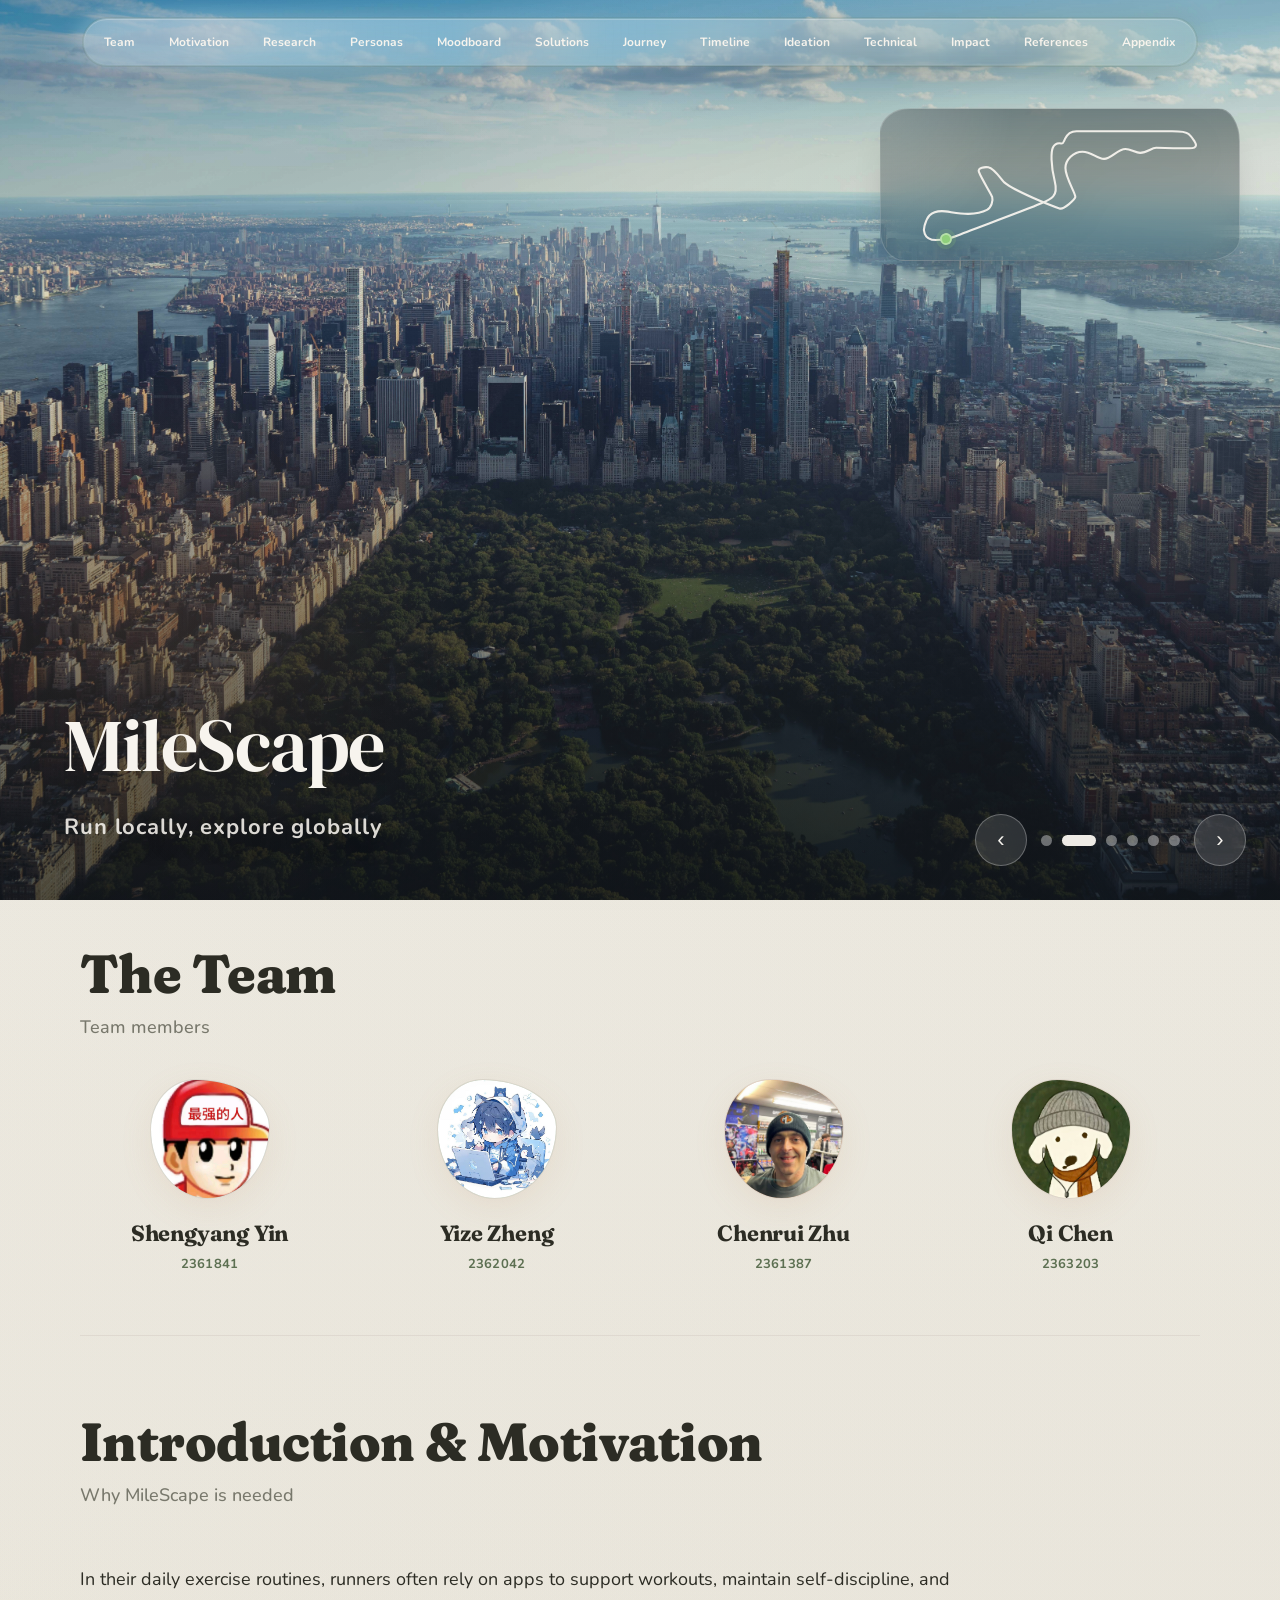
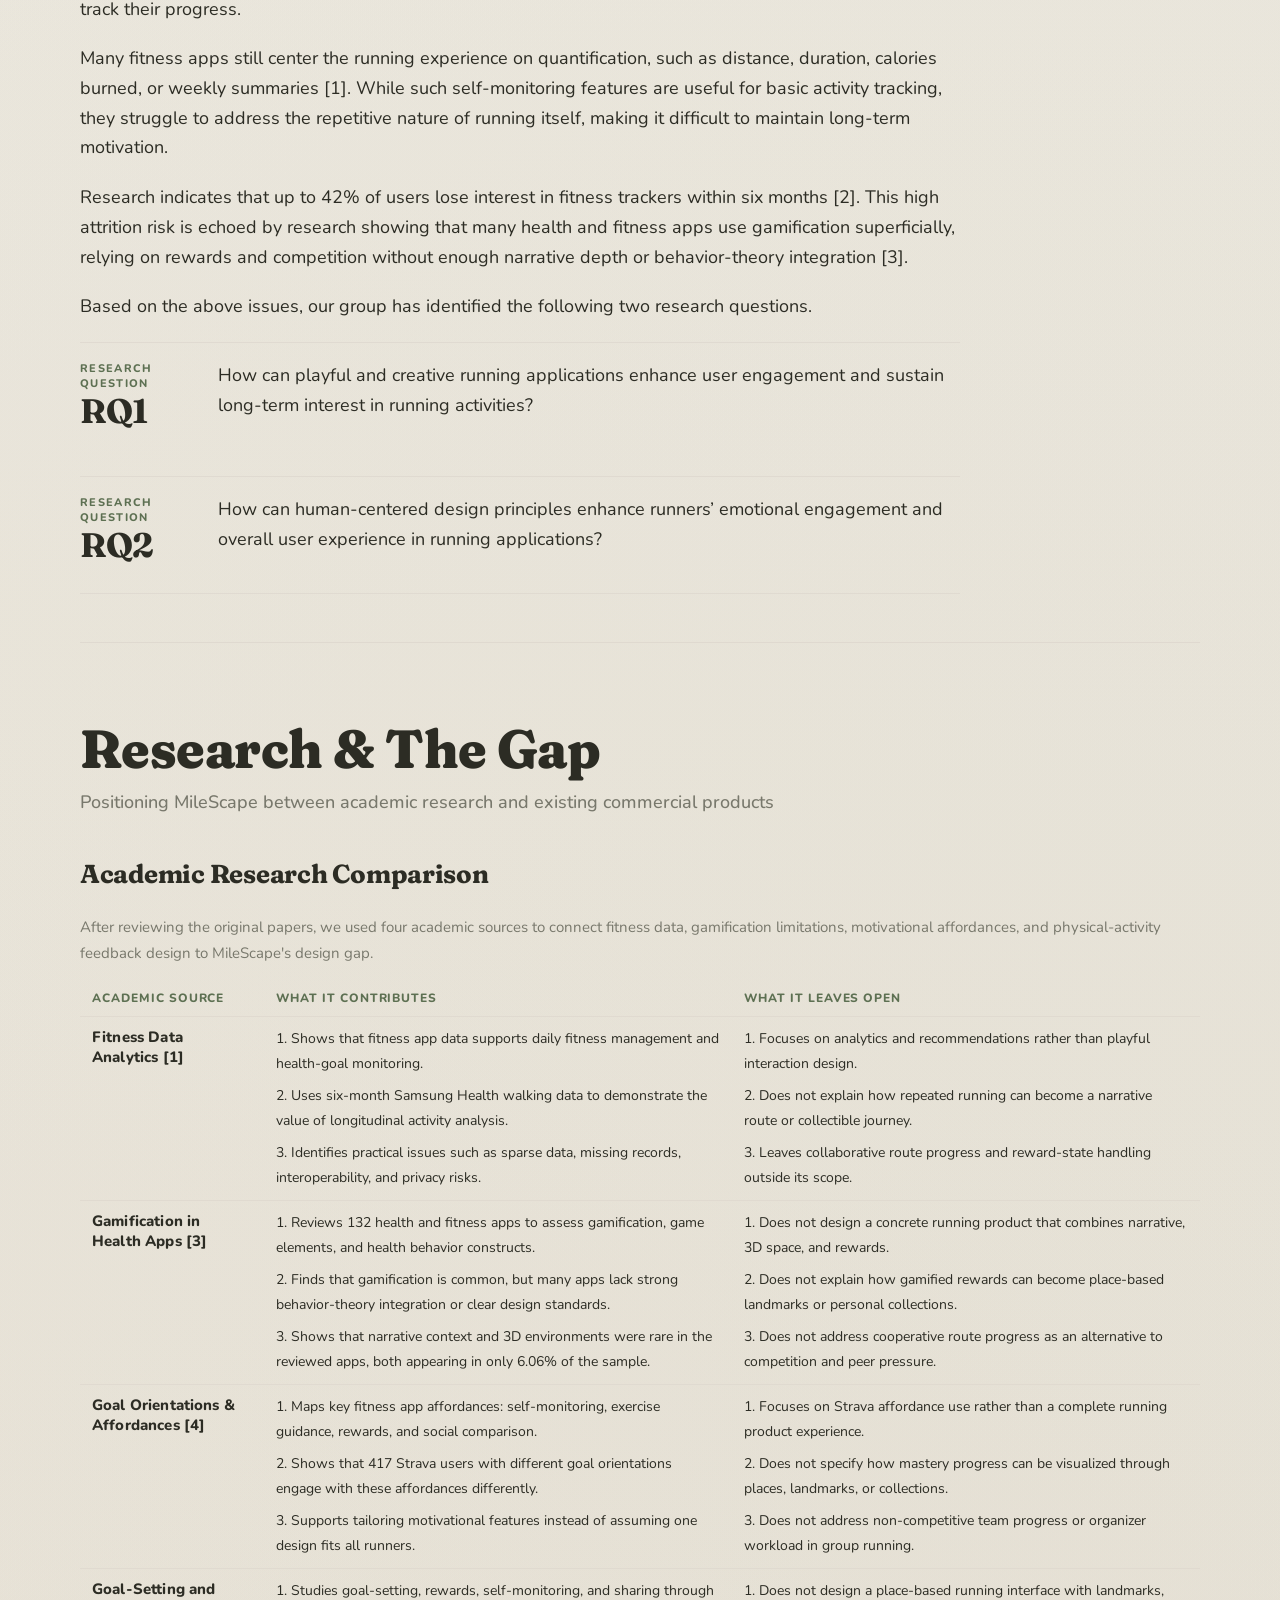
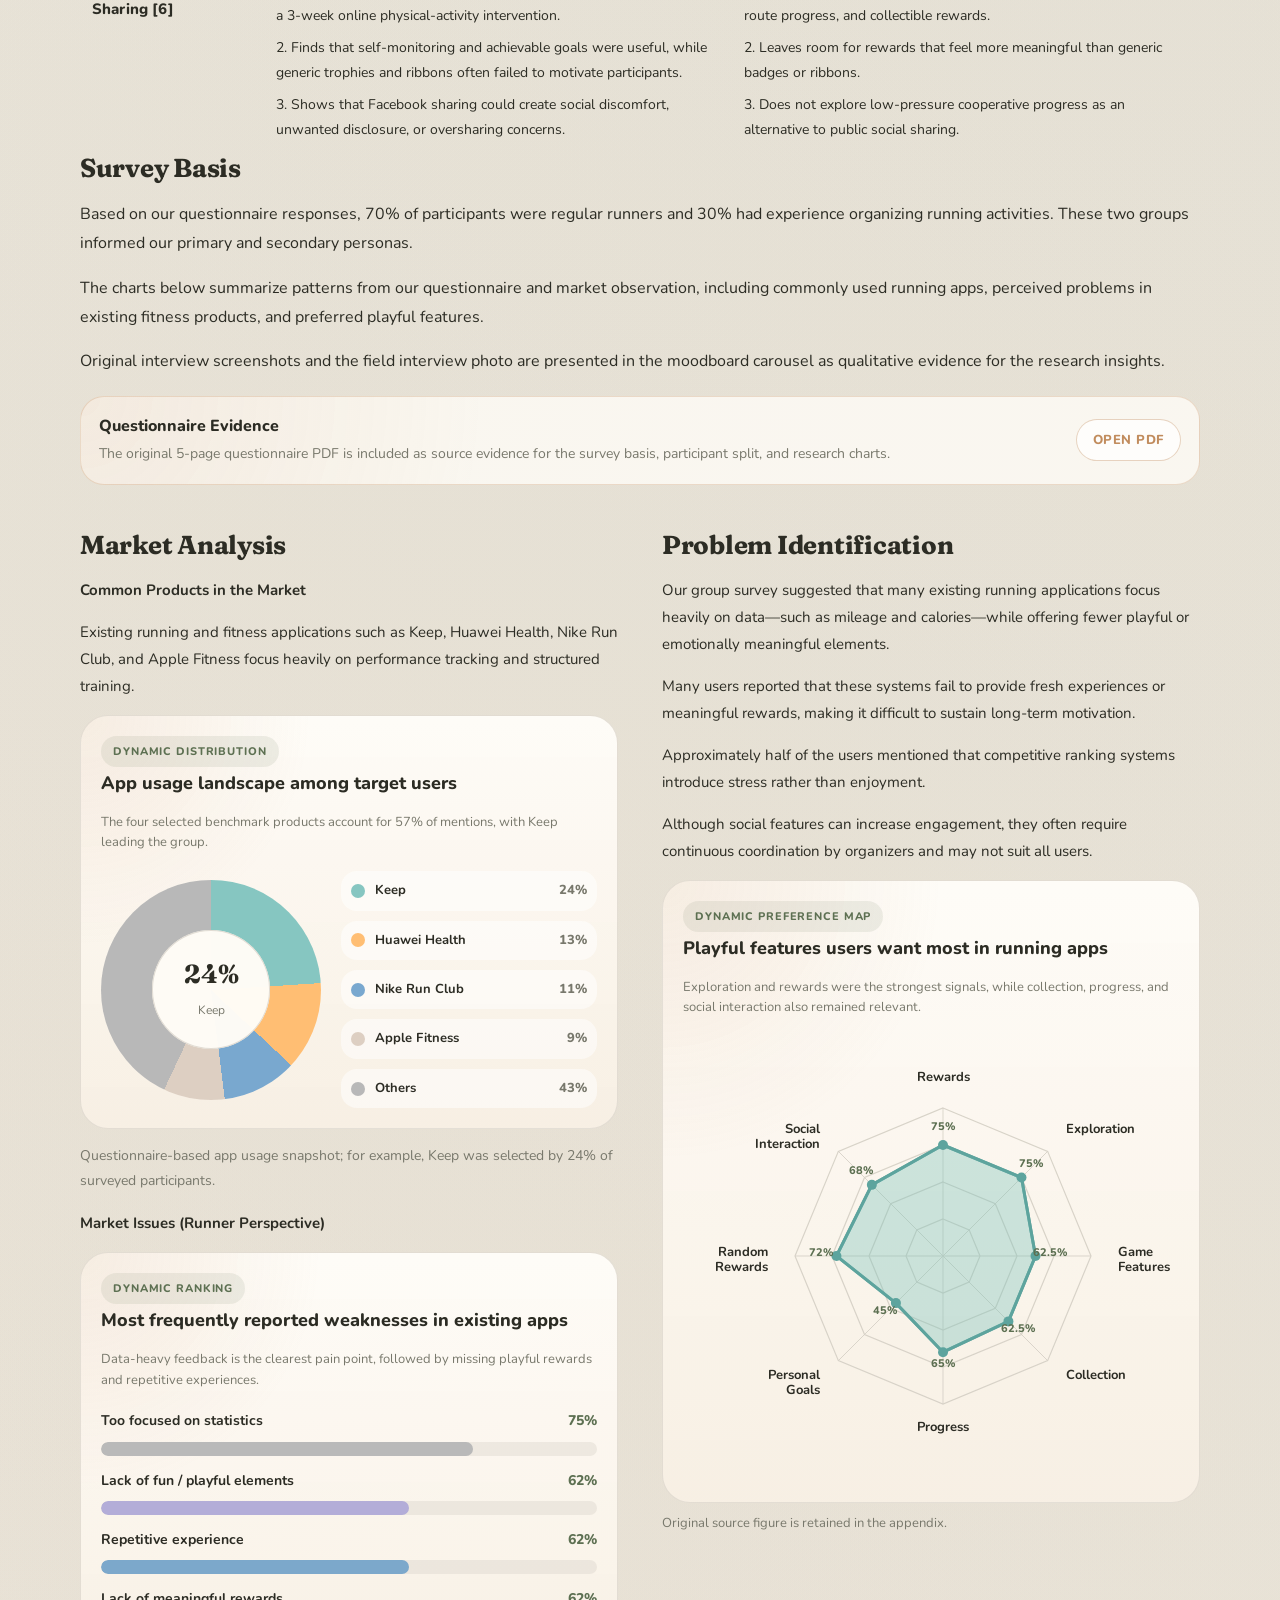
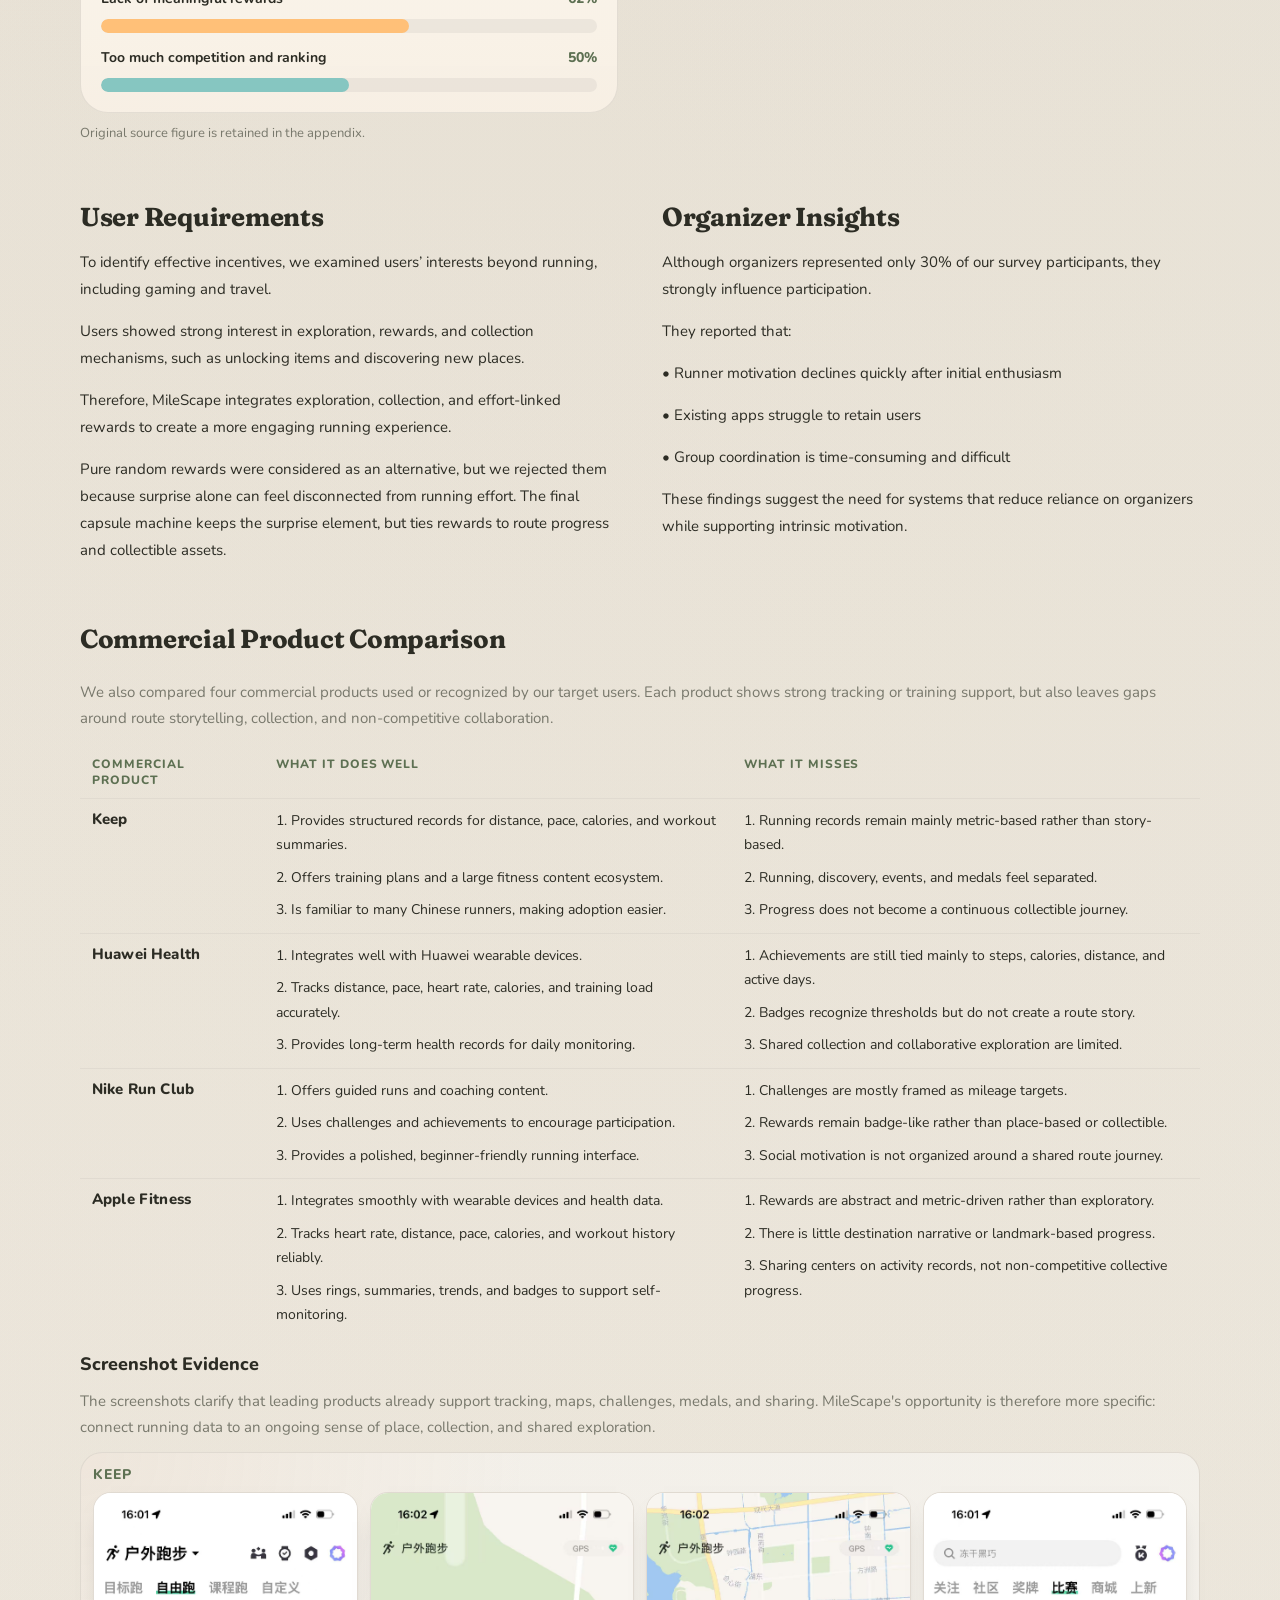
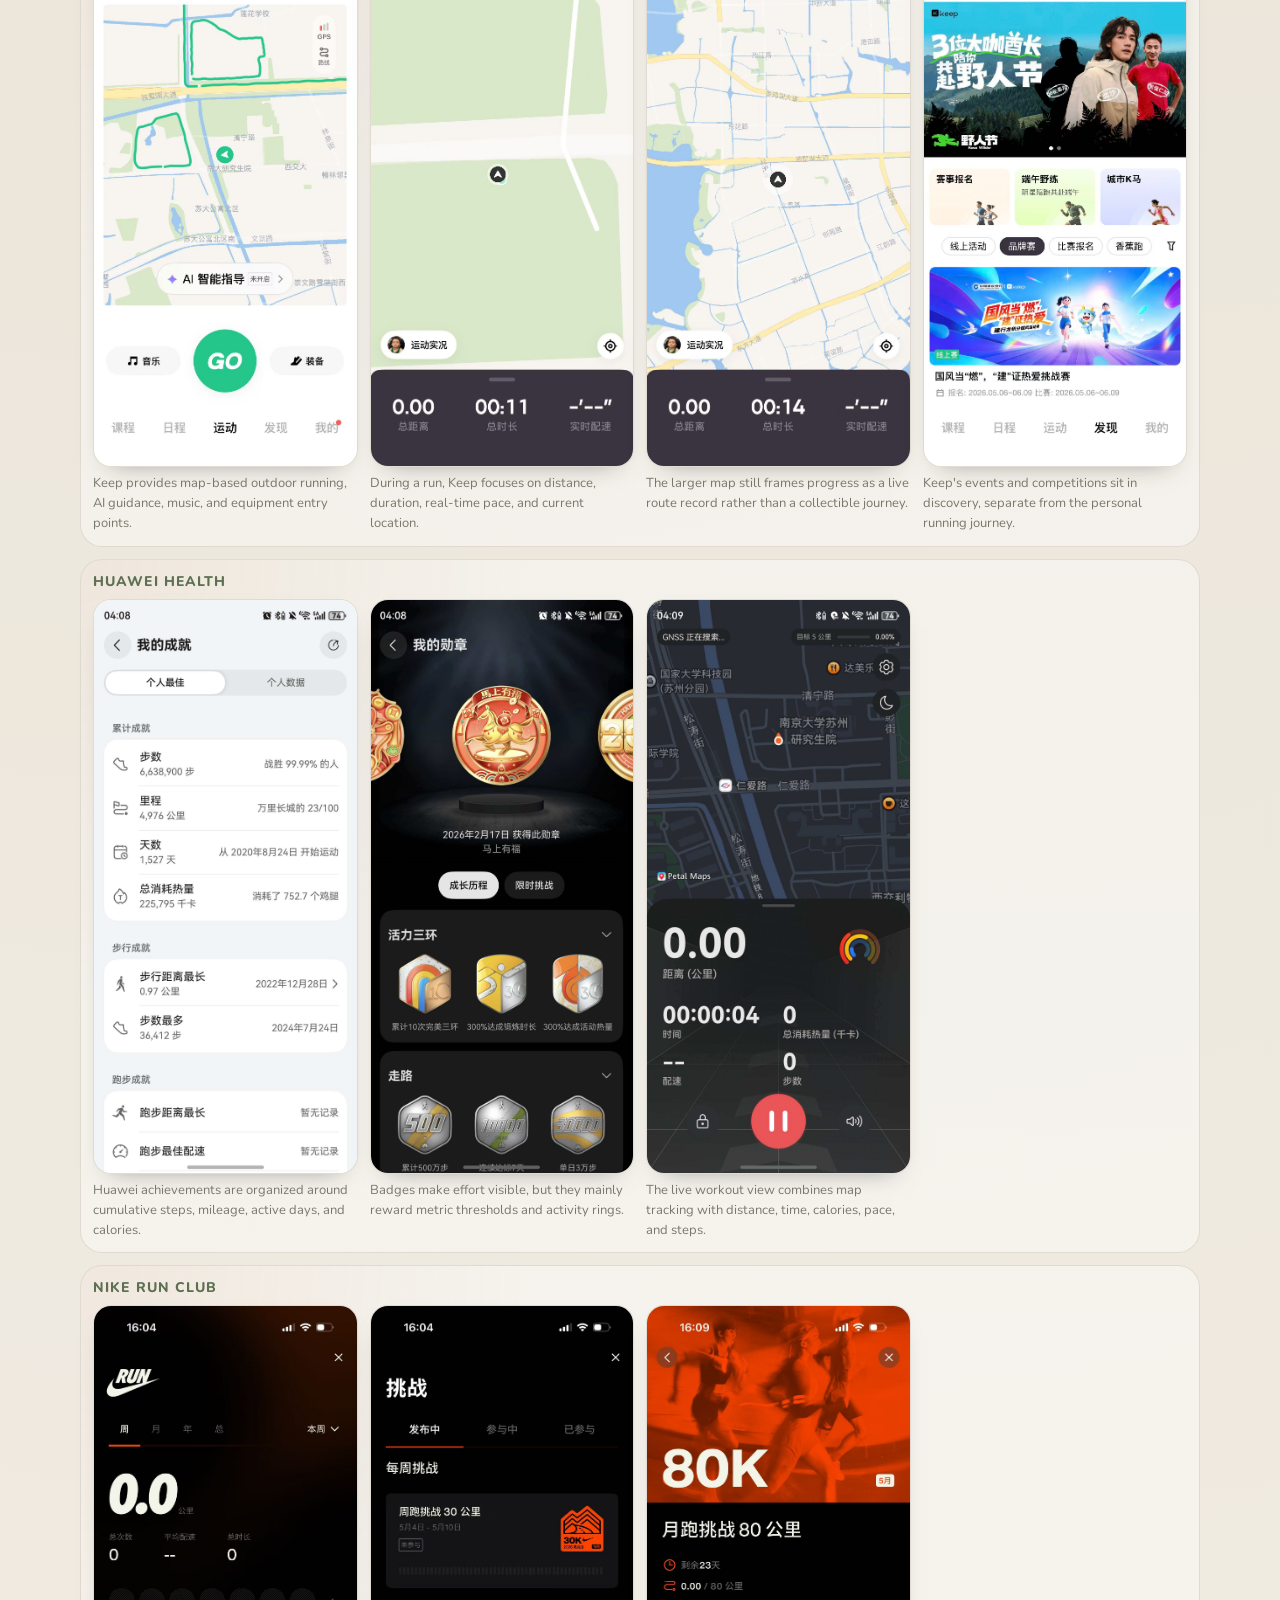
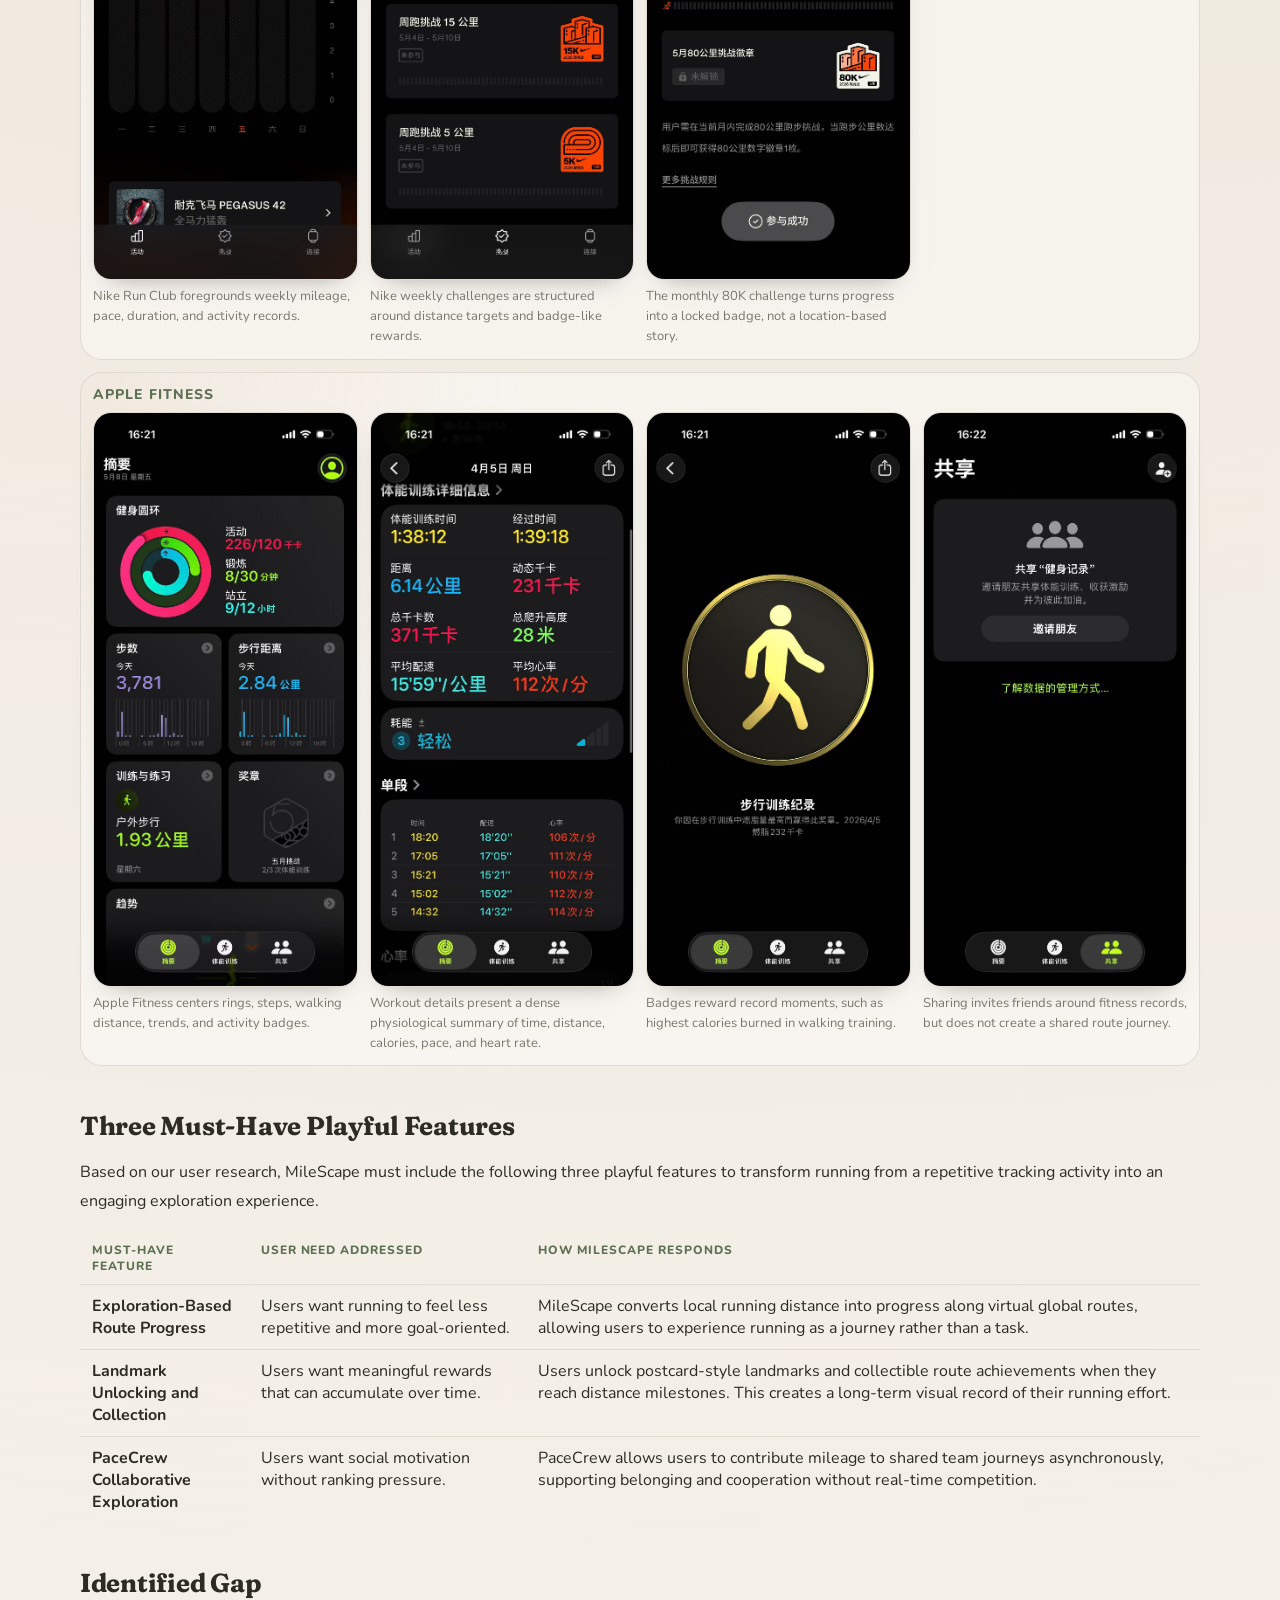
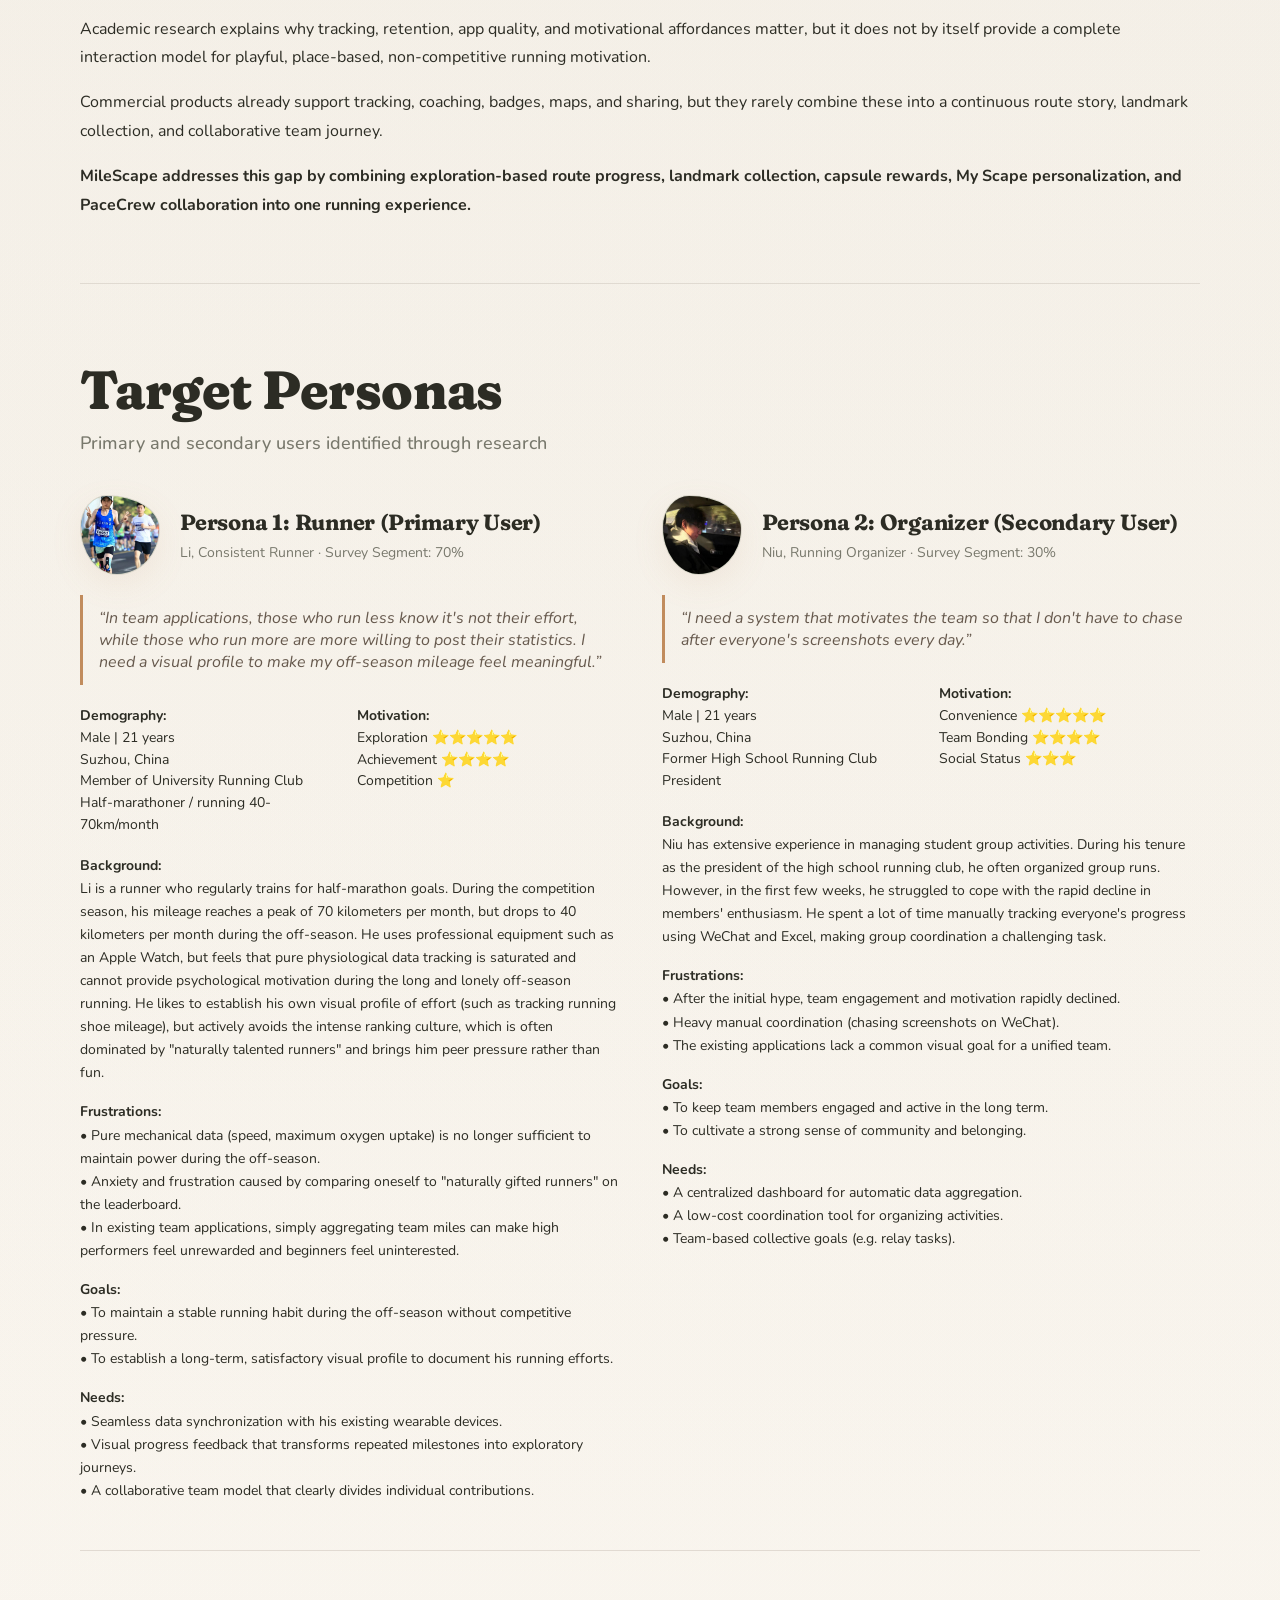
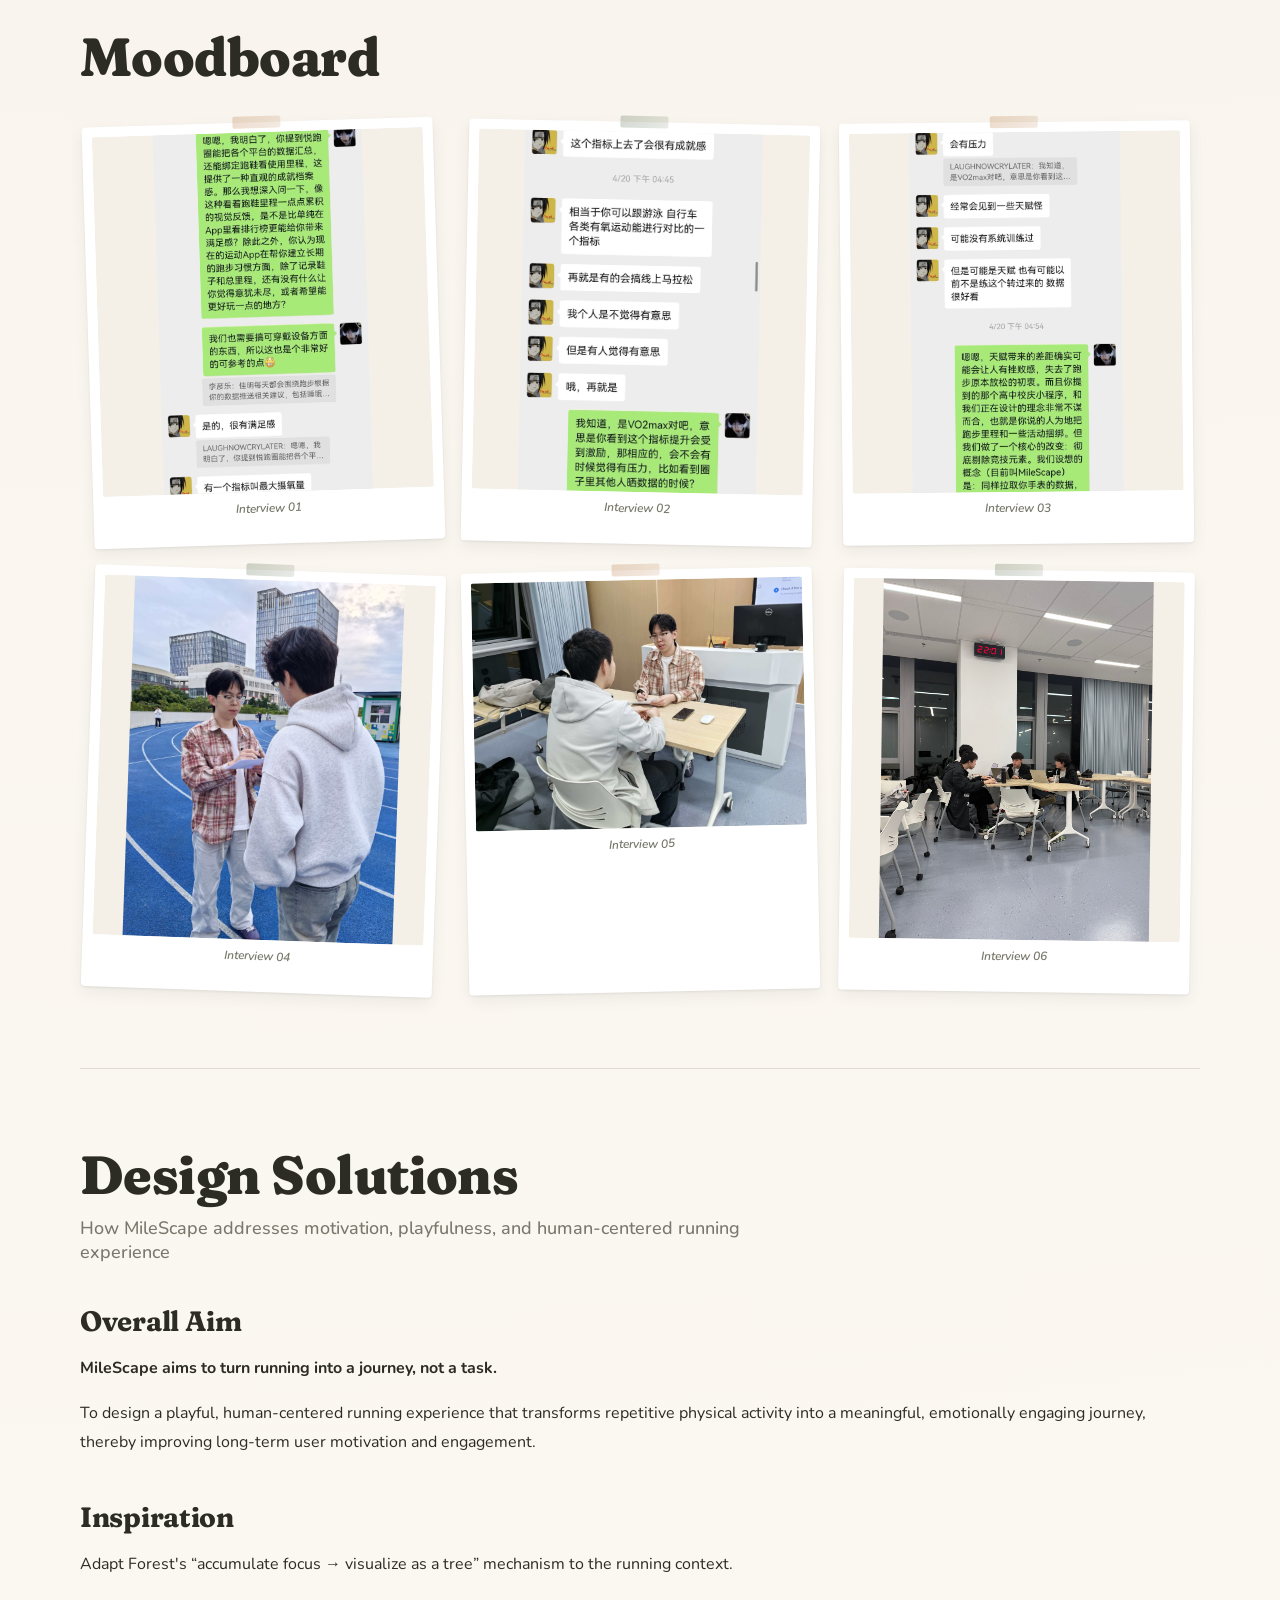
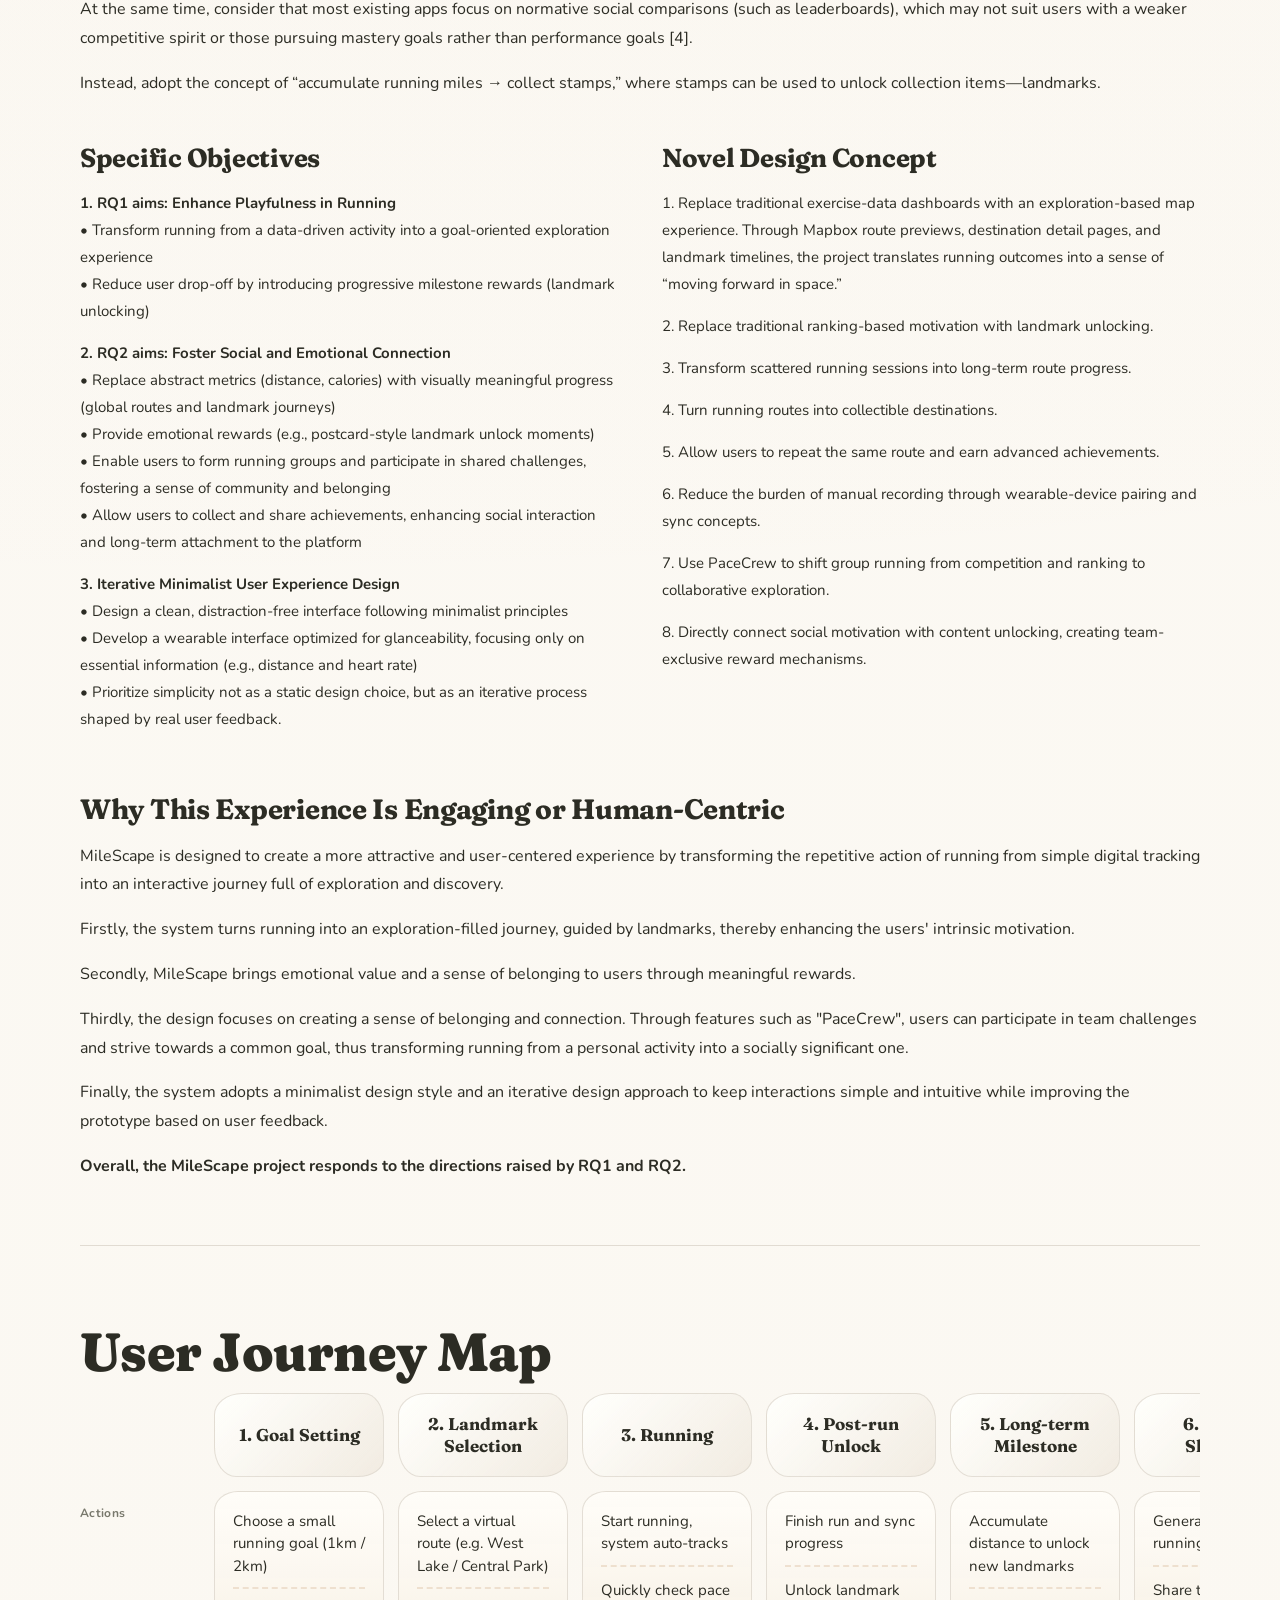
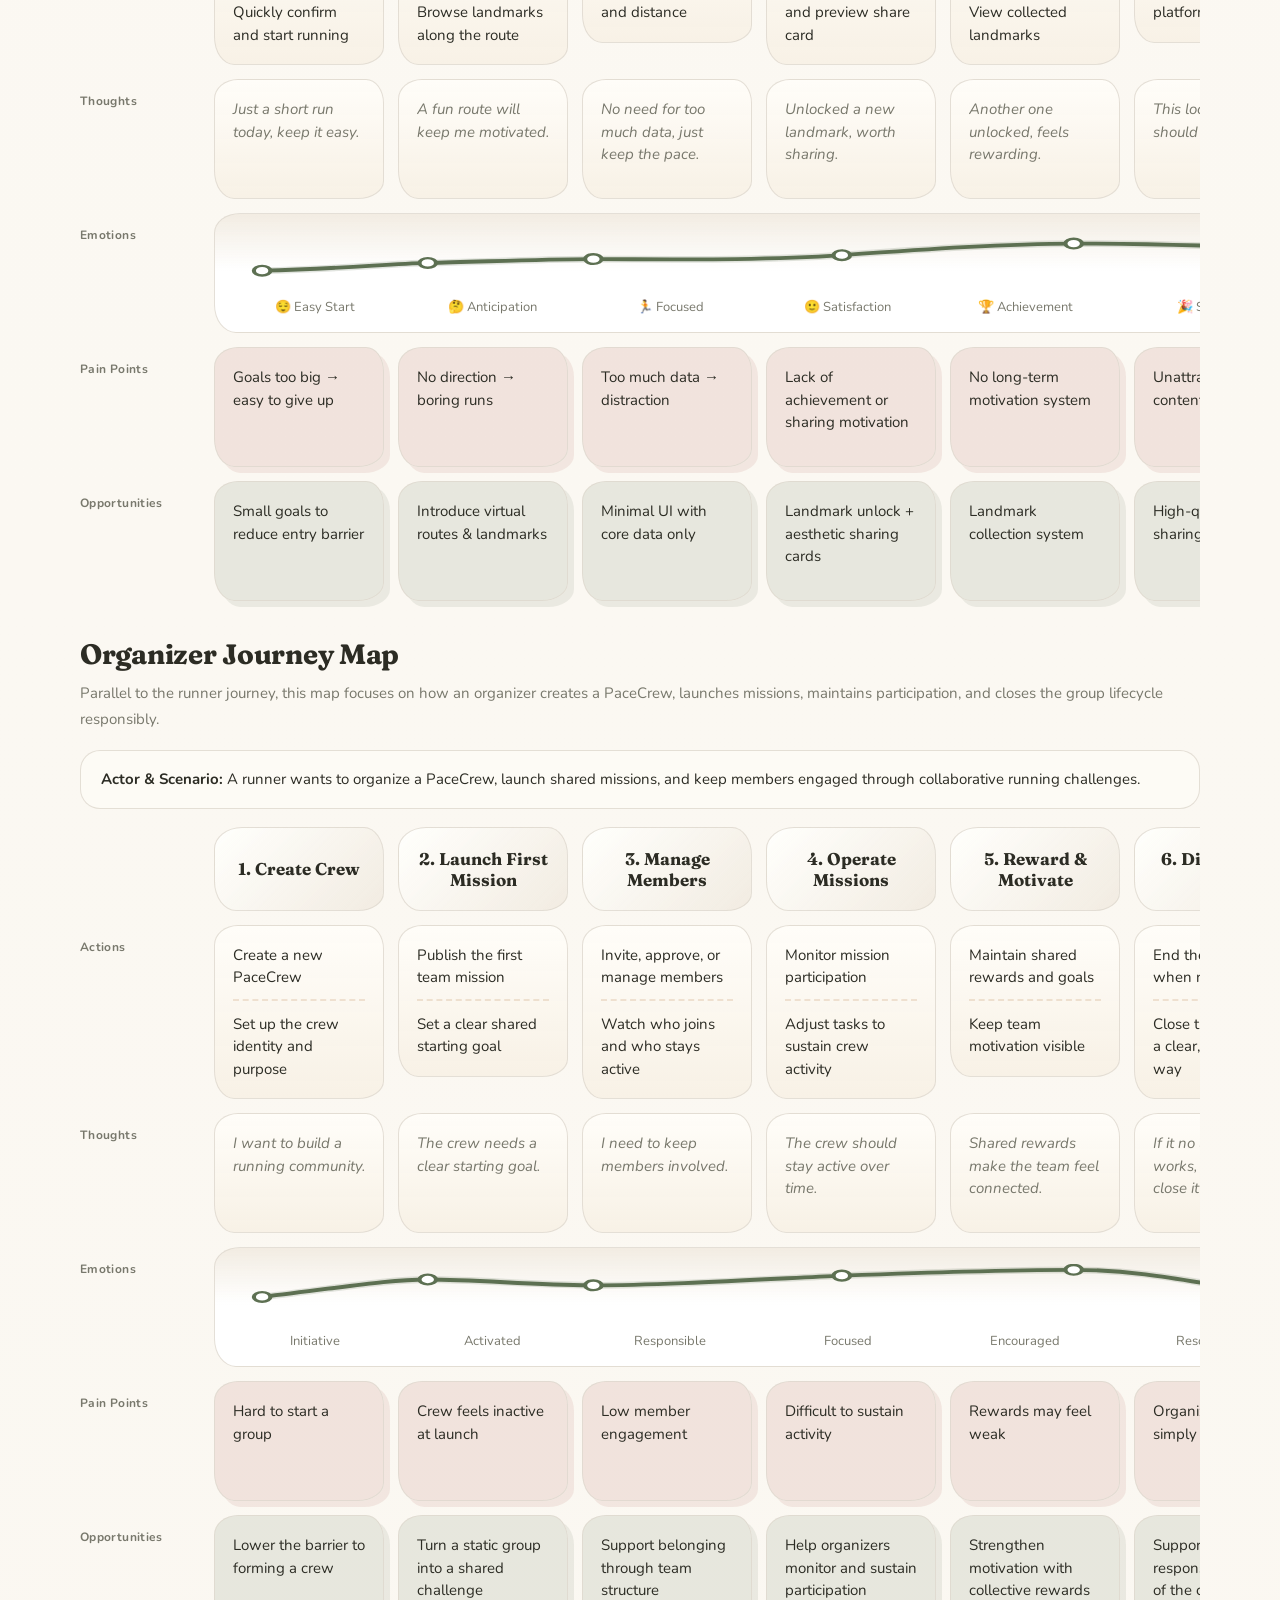
==== commit b0534c9b: "Add AI prompt log evidence" ====
--- a/index.html
+++ b/index.html
@@ -1784,6 +1784,10 @@
             gap: 16px;
         }
 
+        .ai-reflection-grid {
+            grid-template-columns: repeat(2, minmax(0, 1fr));
+        }
+
         .evaluation-scope-item,
         .evaluation-impact-item,
         .evaluation-limit-item {
@@ -4577,119 +4581,6 @@
 <div class="section-container" id="research-gap">
     <h2 class="section-title">Research & The Gap</h2>
     <p class="section-subtitle">Positioning MileScape between academic research and existing commercial products</p>
-
-    <div class="inner-card flow-gap-bottom">
-        <h3 class="content-heading">Survey Basis</h3>
-        <div class="text-block-md">
-            <p>Based on our questionnaire responses, 70% of participants were regular runners and 30% had experience organizing running activities. These two groups informed our primary and secondary personas.</p>
-            <p>The charts below summarize patterns from our questionnaire and market observation, including commonly used running apps, perceived problems in existing fitness products, and preferred playful features.</p>
-            <p>Original interview screenshots and the field interview photo are presented in the moodboard carousel as qualitative evidence for the research insights.</p>
-        </div>
-        <div class="evidence-link-panel" aria-label="Questionnaire evidence">
-            <div class="evidence-link-copy">
-                <p class="evidence-link-title">Questionnaire Evidence</p>
-                <p class="evidence-link-note">The original 5-page questionnaire PDF is included as source evidence for the survey basis, participant split, and research charts.</p>
-            </div>
-            <a class="evidence-link-button" href="evidence/milescape-questionnaire.pdf" target="_blank" rel="noreferrer">Open PDF</a>
-        </div>
-    </div>
-
-    <div class="persona-grid">
-        <!-- Market Analysis -->
-        <div class="inner-card">
-            <h3 class="content-heading">Market Analysis</h3>
-            <div class="text-block-sm">
-                <p><strong>Common Products in the Market</strong></p>
-                <p>Existing running and fitness applications such as Keep, Huawei Health, Nike Run Club, and Apple Fitness focus heavily on performance tracking and structured training.</p>
-
-                <div class="research-viz-card" data-research-usage-chart>
-                    <div class="research-viz-head">
-                        <div>
-                            <span class="research-viz-kicker">Dynamic Distribution</span>
-                            <p class="research-viz-title">App usage landscape among target users</p>
-                        </div>
-                        <div class="research-viz-note">The four selected benchmark products account for 57% of mentions, with Keep leading the group.</div>
-                    </div>
-                    <div class="research-usage-layout">
-                        <div class="research-donut-wrap">
-                            <div class="research-donut" aria-hidden="true"></div>
-                            <div class="research-donut-center">
-                                <strong>24%</strong>
-                                <span>Keep</span>
-                            </div>
-                        </div>
-                        <div class="research-usage-legend" data-research-usage-legend></div>
-                    </div>
-                </div>
-                <p class="caption-note">Questionnaire-based app usage snapshot; for example, Keep was selected by 24% of surveyed participants.</p>
-
-                <p class="u-mt-16"><strong>Market Issues (Runner Perspective)</strong></p>
-                <div class="research-viz-card" data-research-gap-chart>
-                    <div class="research-viz-head">
-                        <div>
-                            <span class="research-viz-kicker">Dynamic Ranking</span>
-                            <p class="research-viz-title">Most frequently reported weaknesses in existing apps</p>
-                        </div>
-                        <div class="research-viz-note">Data-heavy feedback is the clearest pain point, followed by missing playful rewards and repetitive experiences.</div>
-                    </div>
-                    <div class="research-bars" data-research-gap-bars></div>
-                </div>
-                <p class="research-source-note">Original source figure is retained in the appendix.</p>
-            </div>
-        </div>
-
-        <!-- Problem Identification -->
-        <div class="inner-card">
-            <h3 class="content-heading">Problem Identification</h3>
-            <div class="text-block-sm">
-                <p>Our group survey suggested that many existing running applications focus heavily on data—such as mileage and calories—while offering fewer playful or emotionally meaningful elements.</p>
-                <p>Many users reported that these systems fail to provide fresh experiences or meaningful rewards, making it difficult to sustain long-term motivation.</p>
-                <p>Approximately half of the users mentioned that competitive ranking systems introduce stress rather than enjoyment.</p>
-                <p>Although social features can increase engagement, they often require continuous coordination by organizers and may not suit all users.</p>
-
-                <div class="research-viz-card" data-research-radar-chart>
-                    <div class="research-viz-head">
-                        <div>
-                            <span class="research-viz-kicker">Dynamic Preference Map</span>
-                            <p class="research-viz-title">Playful features users want most in running apps</p>
-                        </div>
-                        <div class="research-viz-note">Exploration and rewards were the strongest signals, while collection, progress, and social interaction also remained relevant.</div>
-                    </div>
-                    <div class="research-radar-wrap">
-                        <svg class="research-radar-svg" viewBox="0 0 520 440" role="img" aria-label="Preferred playful features radar chart" data-research-radar-svg></svg>
-                    </div>
-                </div>
-                <p class="research-source-note">Original source figure is retained in the appendix.</p>
-            </div>
-        </div>
-    </div>
-
-    <div class="persona-grid flow-gap-top">
-        <!-- User Requirements -->
-        <div class="inner-card">
-            <h3 class="content-heading">User Requirements</h3>
-            <div class="text-block-sm">
-                <p>To identify effective incentives, we examined users’ interests beyond running, including gaming and travel.</p>
-                <p>Users showed strong interest in exploration, rewards, and collection mechanisms, such as unlocking items and discovering new places.</p>
-                <p>Therefore, MileScape integrates exploration, collection, and effort-linked rewards to create a more engaging running experience.</p>
-                <p>Pure random rewards were considered as an alternative, but we rejected them because surprise alone can feel disconnected from running effort. The final capsule machine keeps the surprise element, but ties rewards to route progress and collectible assets.</p>
-            </div>
-        </div>
-
-        <!-- Organizer Insights -->
-        <div class="inner-card">
-            <h3 class="content-heading">Organizer Insights</h3>
-            <div class="text-block-sm">
-                <p>Although organizers represented only 30% of our survey participants, they strongly influence participation.</p>
-                <p>They reported that:</p>
-                <p>• Runner motivation declines quickly after initial enthusiasm</p>
-                <p>• Existing apps struggle to retain users</p>
-                <p>• Group coordination is time-consuming and difficult</p>
-
-                <p>These findings suggest the need for systems that reduce reliance on organizers while supporting intrinsic motivation.</p>
-            </div>
-        </div>
-    </div>
 
     <div class="inner-card comparison-card flow-gap-top">
         <div class="comparison-header">
@@ -4763,6 +4654,119 @@
         </div>
     </div>
 
+    <div class="inner-card flow-gap-bottom">
+        <h3 class="content-heading">Survey Basis</h3>
+        <div class="text-block-md">
+            <p>Based on our questionnaire responses, 70% of participants were regular runners and 30% had experience organizing running activities. These two groups informed our primary and secondary personas.</p>
+            <p>The charts below summarize patterns from our questionnaire and market observation, including commonly used running apps, perceived problems in existing fitness products, and preferred playful features.</p>
+            <p>Original interview screenshots and the field interview photo are presented in the moodboard carousel as qualitative evidence for the research insights.</p>
+        </div>
+        <div class="evidence-link-panel" aria-label="Questionnaire evidence">
+            <div class="evidence-link-copy">
+                <p class="evidence-link-title">Questionnaire Evidence</p>
+                <p class="evidence-link-note">The original 5-page questionnaire PDF is included as source evidence for the survey basis, participant split, and research charts.</p>
+            </div>
+            <a class="evidence-link-button" href="evidence/milescape-questionnaire.pdf" target="_blank" rel="noreferrer">Open PDF</a>
+        </div>
+    </div>
+
+    <div class="persona-grid">
+        <!-- Market Analysis -->
+        <div class="inner-card">
+            <h3 class="content-heading">Market Analysis</h3>
+            <div class="text-block-sm">
+                <p><strong>Common Products in the Market</strong></p>
+                <p>Existing running and fitness applications such as Keep, Huawei Health, Nike Run Club, and Apple Fitness focus heavily on performance tracking and structured training.</p>
+
+                <div class="research-viz-card" data-research-usage-chart>
+                    <div class="research-viz-head">
+                        <div>
+                            <span class="research-viz-kicker">Dynamic Distribution</span>
+                            <p class="research-viz-title">App usage landscape among target users</p>
+                        </div>
+                        <div class="research-viz-note">The four selected benchmark products account for 57% of mentions, with Keep leading the group.</div>
+                    </div>
+                    <div class="research-usage-layout">
+                        <div class="research-donut-wrap">
+                            <div class="research-donut" aria-hidden="true"></div>
+                            <div class="research-donut-center">
+                                <strong>24%</strong>
+                                <span>Keep</span>
+                            </div>
+                        </div>
+                        <div class="research-usage-legend" data-research-usage-legend></div>
+                    </div>
+                </div>
+                <p class="caption-note">Questionnaire-based app usage snapshot; for example, Keep was selected by 24% of surveyed participants.</p>
+
+                <p class="u-mt-16"><strong>Market Issues (Runner Perspective)</strong></p>
+                <div class="research-viz-card" data-research-gap-chart>
+                    <div class="research-viz-head">
+                        <div>
+                            <span class="research-viz-kicker">Dynamic Ranking</span>
+                            <p class="research-viz-title">Most frequently reported weaknesses in existing apps</p>
+                        </div>
+                        <div class="research-viz-note">Data-heavy feedback is the clearest pain point, followed by missing playful rewards and repetitive experiences.</div>
+                    </div>
+                    <div class="research-bars" data-research-gap-bars></div>
+                </div>
+                <p class="research-source-note">Original source figure is retained in the appendix.</p>
+            </div>
+        </div>
+
+        <!-- Problem Identification -->
+        <div class="inner-card">
+            <h3 class="content-heading">Problem Identification</h3>
+            <div class="text-block-sm">
+                <p>Our group survey suggested that many existing running applications focus heavily on data—such as mileage and calories—while offering fewer playful or emotionally meaningful elements.</p>
+                <p>Many users reported that these systems fail to provide fresh experiences or meaningful rewards, making it difficult to sustain long-term motivation.</p>
+                <p>Approximately half of the users mentioned that competitive ranking systems introduce stress rather than enjoyment.</p>
+                <p>Although social features can increase engagement, they often require continuous coordination by organizers and may not suit all users.</p>
+
+                <div class="research-viz-card" data-research-radar-chart>
+                    <div class="research-viz-head">
+                        <div>
+                            <span class="research-viz-kicker">Dynamic Preference Map</span>
+                            <p class="research-viz-title">Playful features users want most in running apps</p>
+                        </div>
+                        <div class="research-viz-note">Exploration and rewards were the strongest signals, while collection, progress, and social interaction also remained relevant.</div>
+                    </div>
+                    <div class="research-radar-wrap">
+                        <svg class="research-radar-svg" viewBox="0 0 520 440" role="img" aria-label="Preferred playful features radar chart" data-research-radar-svg></svg>
+                    </div>
+                </div>
+                <p class="research-source-note">Original source figure is retained in the appendix.</p>
+            </div>
+        </div>
+    </div>
+
+    <div class="persona-grid flow-gap-top">
+        <!-- User Requirements -->
+        <div class="inner-card">
+            <h3 class="content-heading">User Requirements</h3>
+            <div class="text-block-sm">
+                <p>To identify effective incentives, we examined users’ interests beyond running, including gaming and travel.</p>
+                <p>Users showed strong interest in exploration, rewards, and collection mechanisms, such as unlocking items and discovering new places.</p>
+                <p>Therefore, MileScape integrates exploration, collection, and effort-linked rewards to create a more engaging running experience.</p>
+                <p>Pure random rewards were considered as an alternative, but we rejected them because surprise alone can feel disconnected from running effort. The final capsule machine keeps the surprise element, but ties rewards to route progress and collectible assets.</p>
+            </div>
+        </div>
+
+        <!-- Organizer Insights -->
+        <div class="inner-card">
+            <h3 class="content-heading">Organizer Insights</h3>
+            <div class="text-block-sm">
+                <p>Although organizers represented only 30% of our survey participants, they strongly influence participation.</p>
+                <p>They reported that:</p>
+                <p>• Runner motivation declines quickly after initial enthusiasm</p>
+                <p>• Existing apps struggle to retain users</p>
+                <p>• Group coordination is time-consuming and difficult</p>
+
+                <p>These findings suggest the need for systems that reduce reliance on organizers while supporting intrinsic motivation.</p>
+            </div>
+        </div>
+    </div>
+
     <div class="inner-card comparison-card flow-gap-top">
         <div class="comparison-header">
             <h3 class="content-heading">Commercial Product Comparison</h3>
@@ -6884,15 +6888,40 @@
     </div>
 
     <div class="inner-card flow-gap-bottom">
+        <h3 class="content-heading content-heading--large">AI Prompt Log</h3>
+        <div class="evidence-link-panel">
+            <div class="evidence-link-copy">
+                <p class="evidence-link-title">Project AI Prompt Evidence</p>
+                <p class="evidence-link-note">The repository includes the MileScape project prompt log used during feature development.</p>
+            </div>
+            <a class="evidence-link-button" href="ai-logs/prompts.md" target="_blank" rel="noreferrer">Open AI Log</a>
+        </div>
+    </div>
+
+    <div class="inner-card flow-gap-bottom">
         <h3 class="content-heading content-heading--large">Technical Reflection on AI Use</h3>
         <div class="text-block-lg">
-            <p><strong>Prompt use:</strong> We used AI assistance for limited implementation support, including prompts to scaffold responsive portfolio sections, organize before-and-after evaluation content, refine CSS layout details, and debug interface issues such as broken paths, mobile spacing, and interactive slider behavior. These prompts were task-specific and based on our own research findings, sketches, prototype screens, and evaluation notes.</p>
-
-            <p><strong>Verification:</strong> AI-generated code was not accepted directly as final work. We checked whether each change matched the three must-have playful requirements: exploration-based route progress, landmark unlocking and collection, and PaceCrew collaborative exploration. We also verified links, image paths, alt text, responsive behavior, and whether the implementation accurately represented our user research and prototype logic.</p>
-
-            <p><strong>Ethical considerations:</strong> We treated AI as a development assistant rather than a design decision-maker. The motivation, personas, research interpretation, feature selection, and evaluation conclusions were kept as group-authored work. We reviewed AI-assisted wording to avoid overstating evidence, checked that visual and interaction changes did not introduce misleading claims, and considered accessibility by preserving descriptive alt text, keyboard-friendly controls, readable labels, and responsive layouts.</p>
-
-            <p><strong>Limitations and responsibility:</strong> AI support can introduce layout errors, inaccessible interaction patterns, or biased assumptions about users. For this reason, final responsibility remained with the group: we compared the implementation against user feedback, corrected inaccurate or incomplete AI outputs, and made sure the portfolio clearly distinguishes research evidence from generated or assisted production work.</p>
+            <p>Across both examples, AI was most useful for quickly generating implementation options and revealing hidden state or layout issues. Its main limitation was that it could not judge whether an output matched MileScape's intended user experience, so the team had to test, reject, refine, or manually rewrite the result.</p>
+        </div>
+
+        <div class="evaluation-limit-grid ai-reflection-grid">
+            <article class="evaluation-limit-item">
+                <span class="evaluation-limit-label">Example 01</span>
+                <h4 class="evaluation-limit-title">Run distance and progress logic</h4>
+                <p class="evaluation-limit-copy"><strong>Prompt:</strong> We asked AI to improve the run distance selection and completion logic, including when custom distance should appear, how the progress count should behave after repeated laps, and how progress should reset after crossing the finish line.</p>
+                <p class="evaluation-limit-copy"><strong>Outcome:</strong> Partly successful, but buggy. AI helped identify the relevant state variables and interaction flow, but the first output did not fully handle the counter display or the custom distance placement in the way we wanted.</p>
+                <p class="evaluation-limit-copy"><strong>Action:</strong> We moved custom distance into Settings, refined the reset logic, and manually tested the interaction until the slider and progress behaviour matched the intended run flow.</p>
+                <p class="evaluation-limit-copy">This example shows how AI supported state-management reasoning, but still required manual product judgement to keep the main running flow simple.</p>
+            </article>
+
+            <article class="evaluation-limit-item">
+                <span class="evaluation-limit-label">Example 02</span>
+                <h4 class="evaluation-limit-title">Route map and visual style</h4>
+                <p class="evaluation-limit-copy"><strong>Prompt:</strong> We asked AI to explore Mapbox GL as a replacement for the static route area and later to improve route realism, visual style, and invalid path geometry for the Journey experience.</p>
+                <p class="evaluation-limit-copy"><strong>Outcome:</strong> Mixed. AI suggested useful route-data and map-rendering ideas, but some outputs were visually off, such as a flat black-and-white look, visible borders, a watermark, and a weak 3D feeling.</p>
+                <p class="evaluation-limit-copy"><strong>Action:</strong> We rolled back the unsatisfactory version, kept the parts that were useful for route definition, and redirected the implementation toward the approved Journey design direction.</p>
+                <p class="evaluation-limit-copy">This example shows that AI was helpful for technical exploration, but less reliable for deciding visual atmosphere and immersive quality.</p>
+            </article>
         </div>
     </div>
 
@@ -7038,44 +7067,6 @@
         </div>
     </details>
 
-    <details class="inner-card appendix-block flow-gap-top">
-        <summary class="content-heading appendix-summary">AI Log — Tools &amp; Prompt Categories</summary>
-        <div class="text-block-sm">
-            <p>This log summarizes how AI support was used in the portfolio and prototype presentation. The entries are grouped by task category rather than listing every individual prompt.</p>
-        </div>
-        <div class="appendix-grid">
-            <div class="appendix-item">
-                <div class="appendix-item-label">Visual Asset Generation</div>
-                <div class="text-block-sm">
-                    <p>AI image generation was used for selected conceptual visuals and decorative assets. Outputs were reviewed and edited before inclusion so they supported, rather than replaced, the group's design decisions.</p>
-                </div>
-            </div>
-            <div class="appendix-item">
-                <div class="appendix-item-label">Language Refinement</div>
-                <div class="text-block-sm">
-                    <p>AI assistance helped refine English wording, section transitions, and concise explanations. Claims were checked against the team's research notes, questionnaire evidence, and prototype behavior.</p>
-                </div>
-            </div>
-            <div class="appendix-item">
-                <div class="appendix-item-label">Portfolio Implementation</div>
-                <div class="text-block-sm">
-                    <p>AI support was used to scaffold selected responsive sections, organize comparison tables, debug layout details, and keep image, video, and appendix references consistent.</p>
-                </div>
-            </div>
-            <div class="appendix-item">
-                <div class="appendix-item-label">Verification</div>
-                <div class="text-block-sm">
-                    <p>The team reviewed AI-assisted outputs for factual accuracy, accessibility, responsive behavior, source traceability, and alignment with the three must-have playful features.</p>
-                </div>
-            </div>
-        </div>
-        <div class="evidence-link-panel">
-            <div class="evidence-link-copy">
-                <p class="evidence-link-title">Responsibility Statement</p>
-                <p class="evidence-link-note">Final responsibility for research interpretation, design decisions, evaluation conclusions, and submitted portfolio content remained with the MileScape team.</p>
-            </div>
-        </div>
-    </details>
 </div>
 
 <footer class="site-footer" aria-label="MileScape copyright footer">
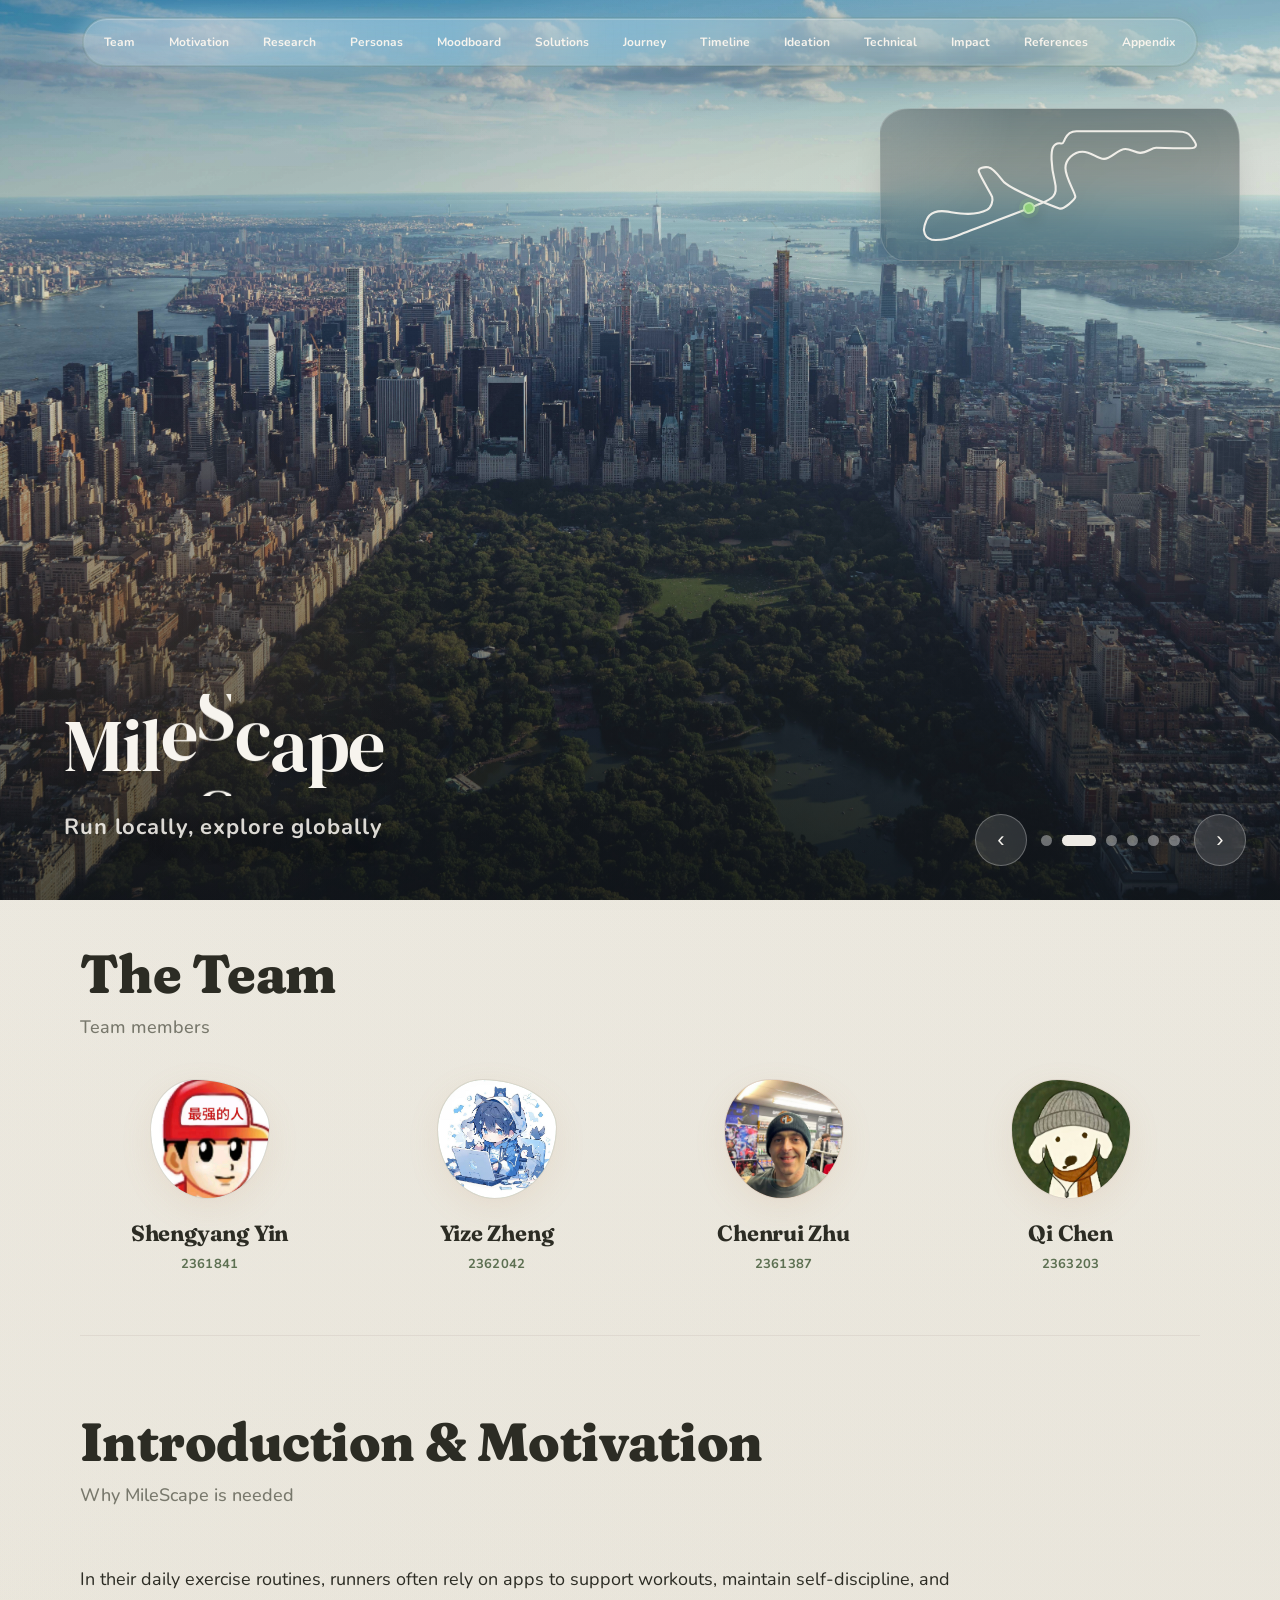
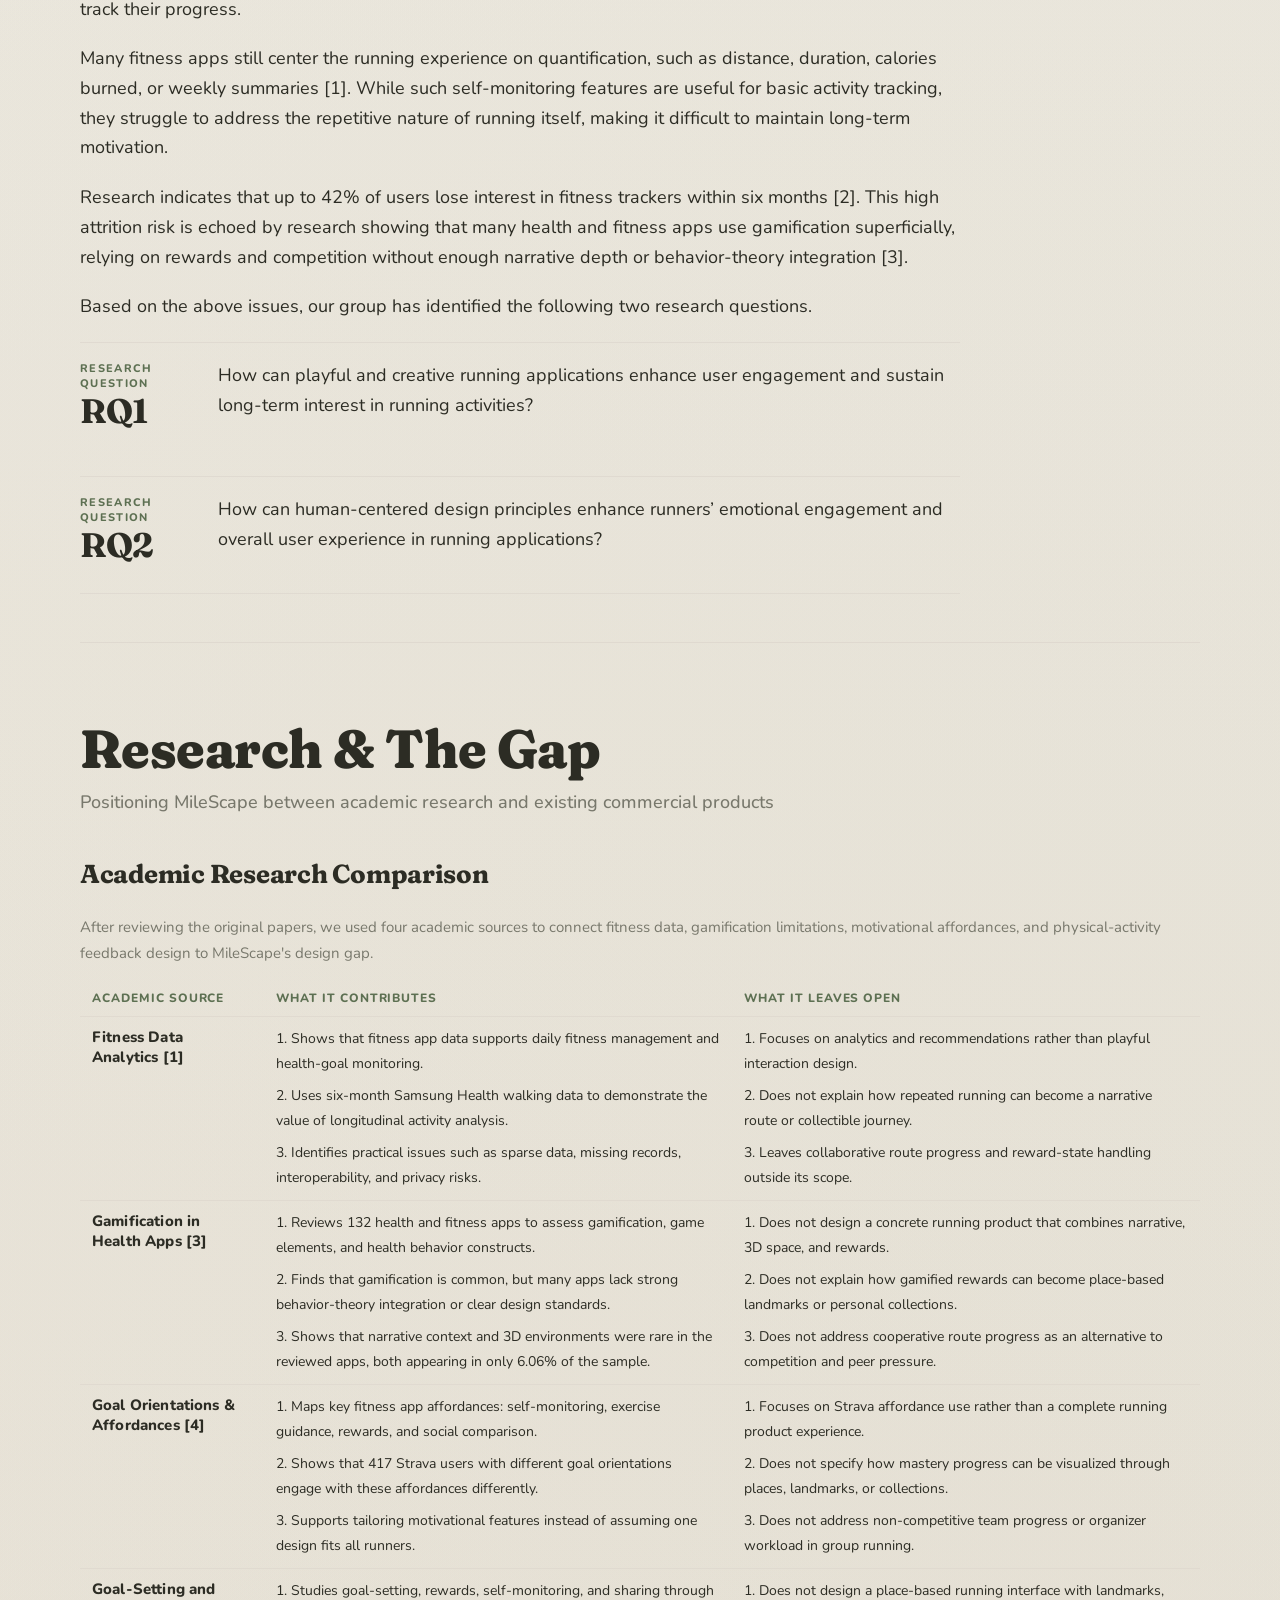
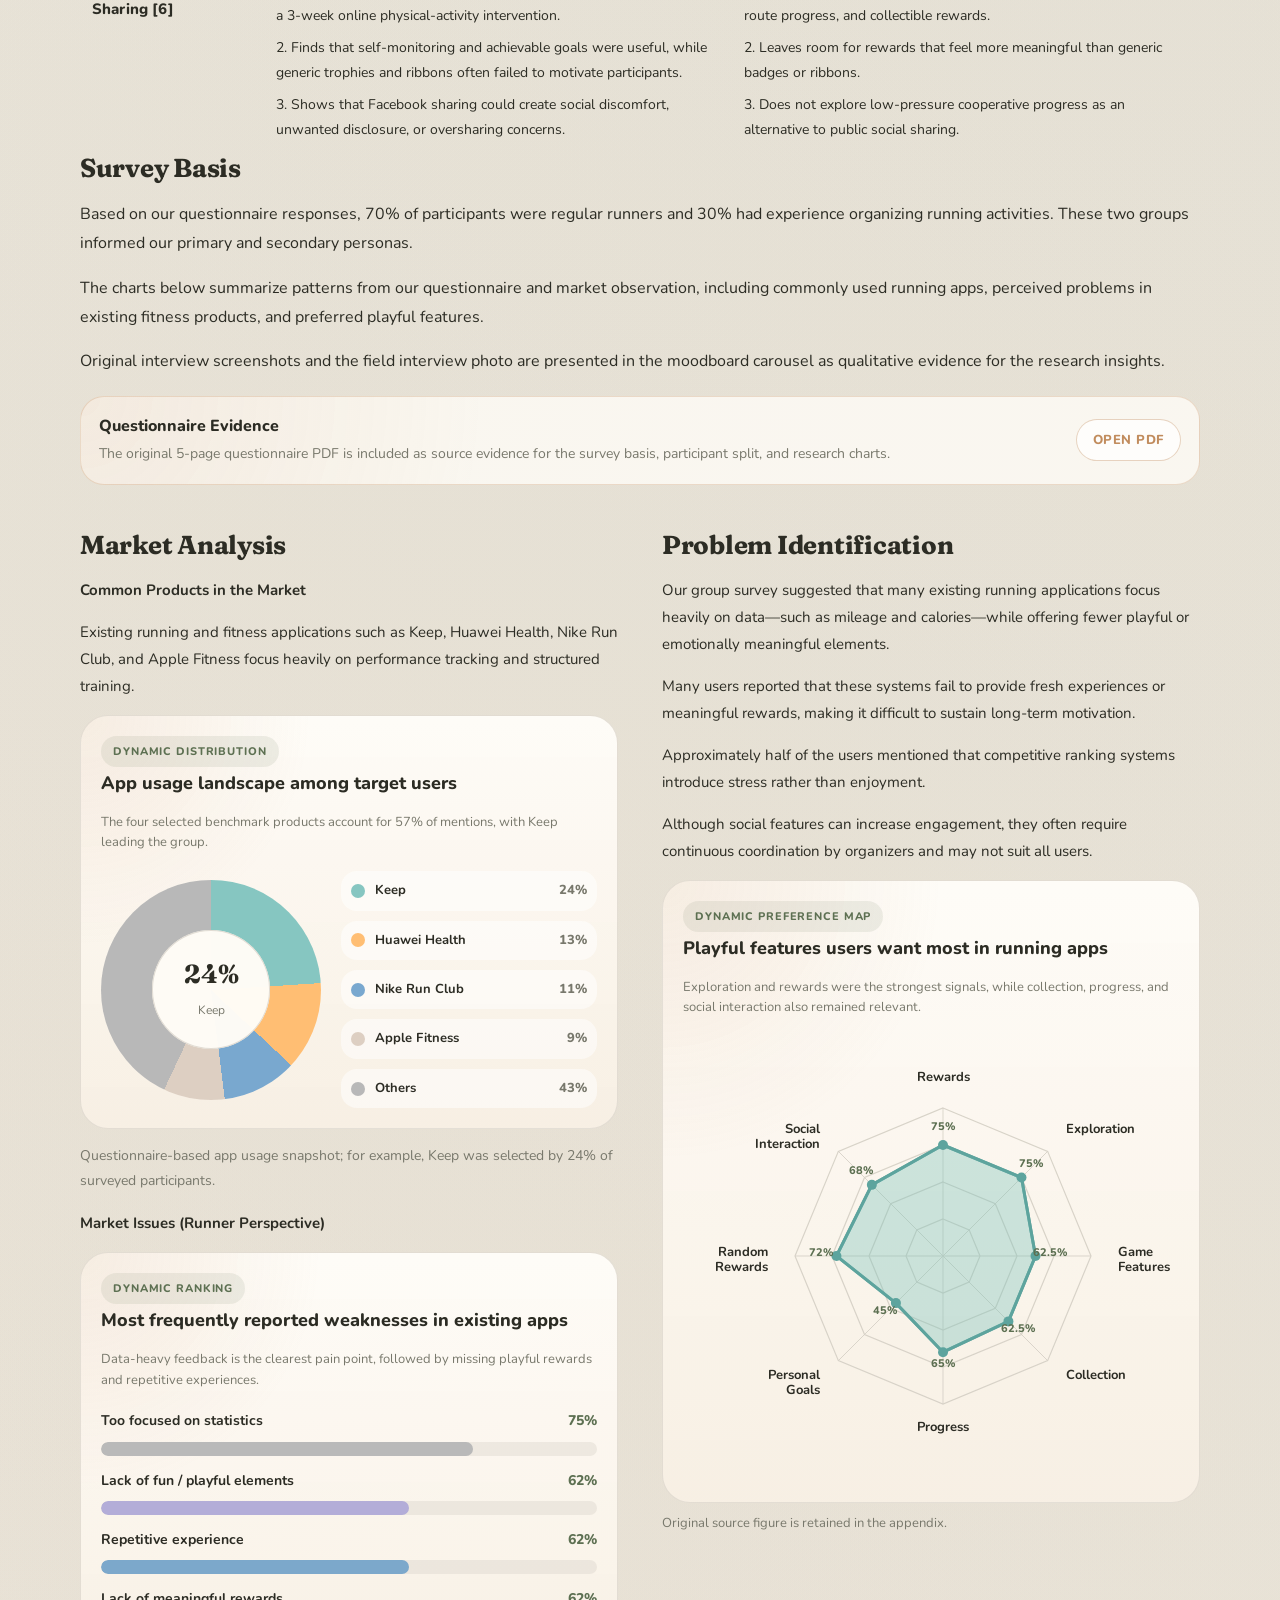
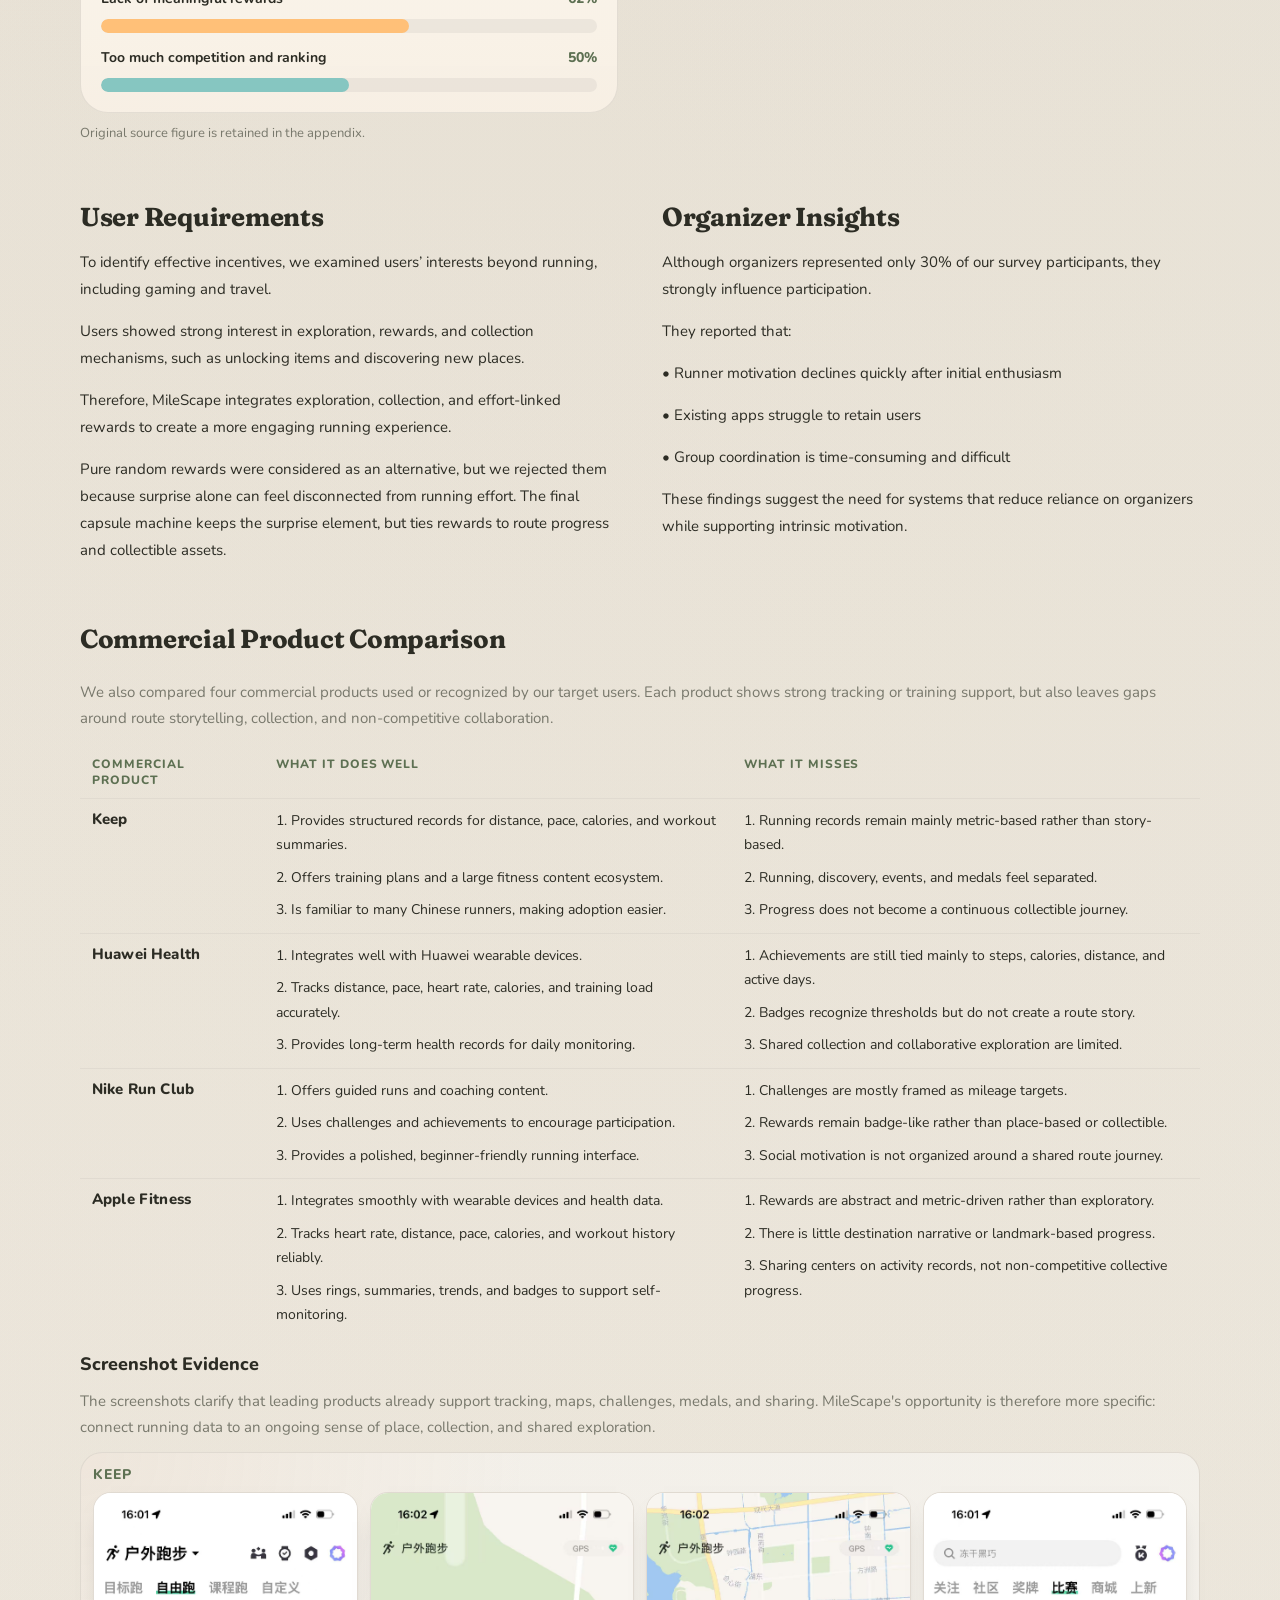
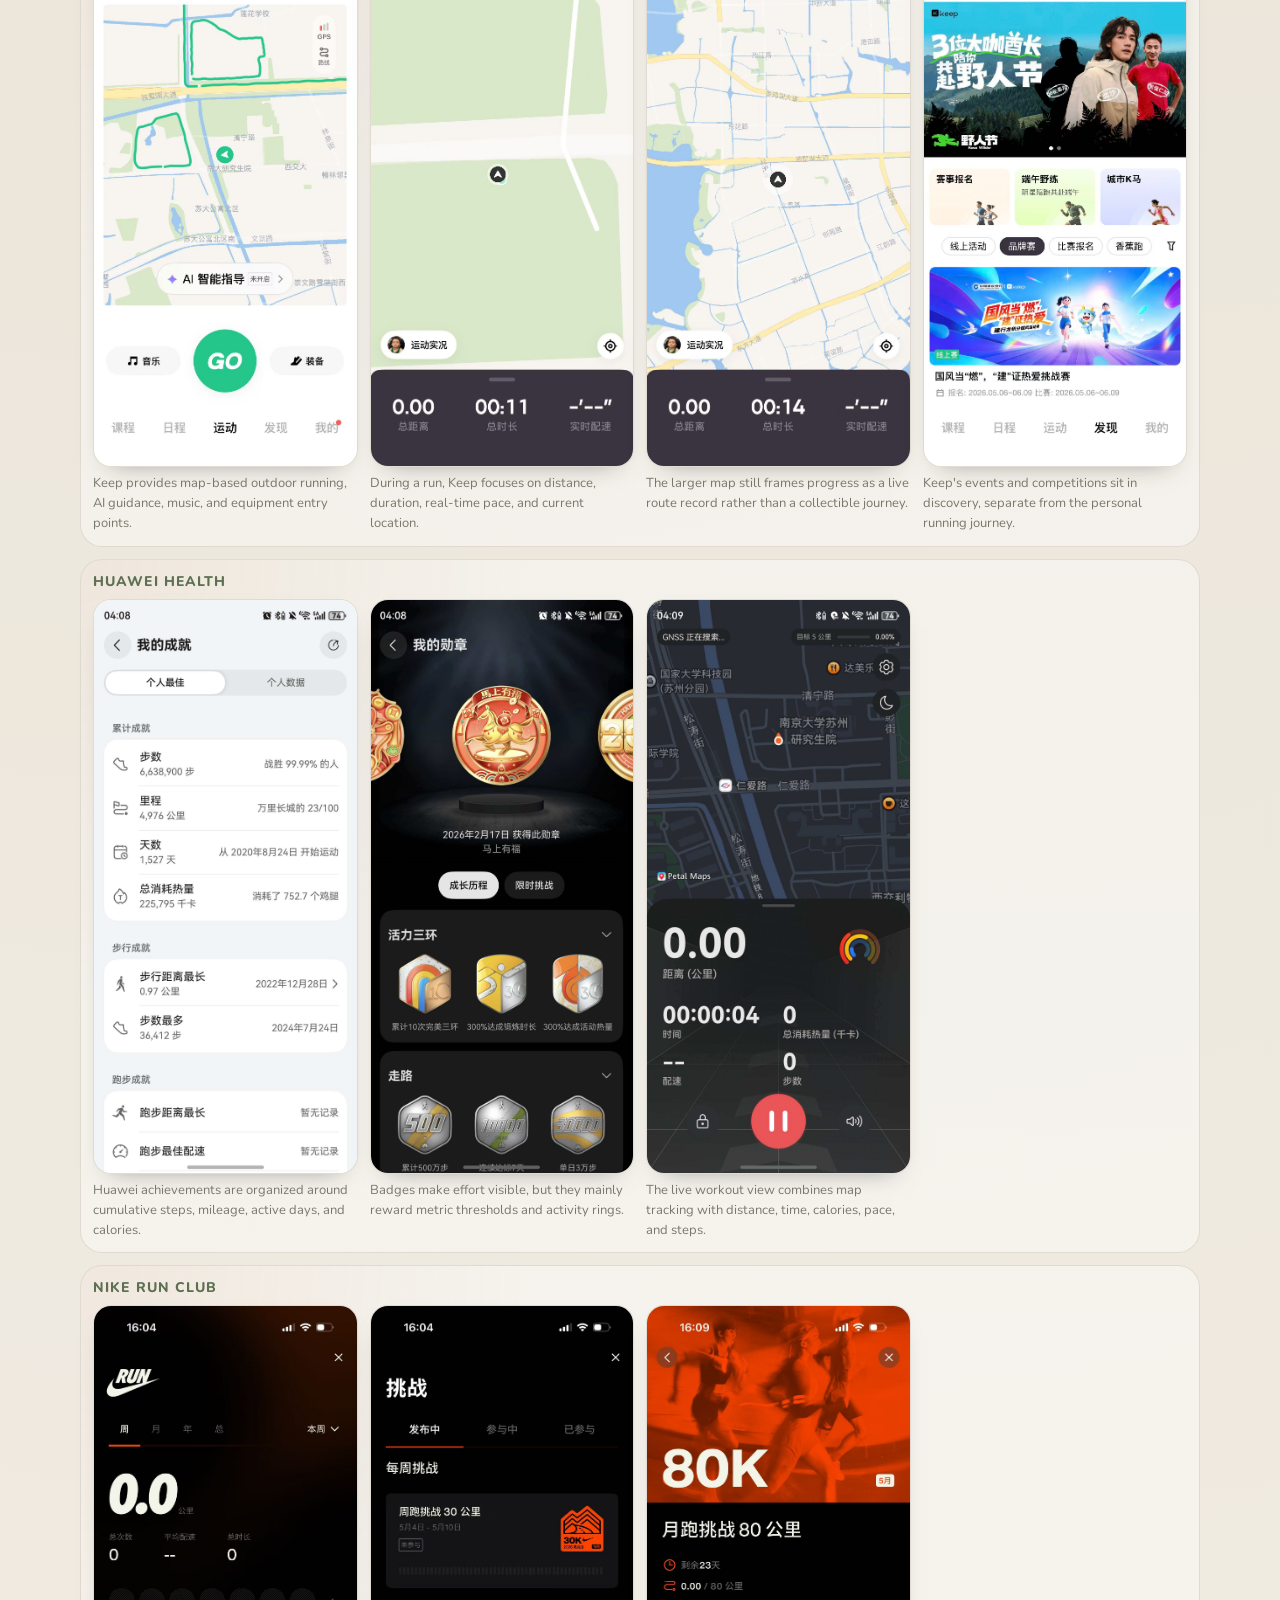
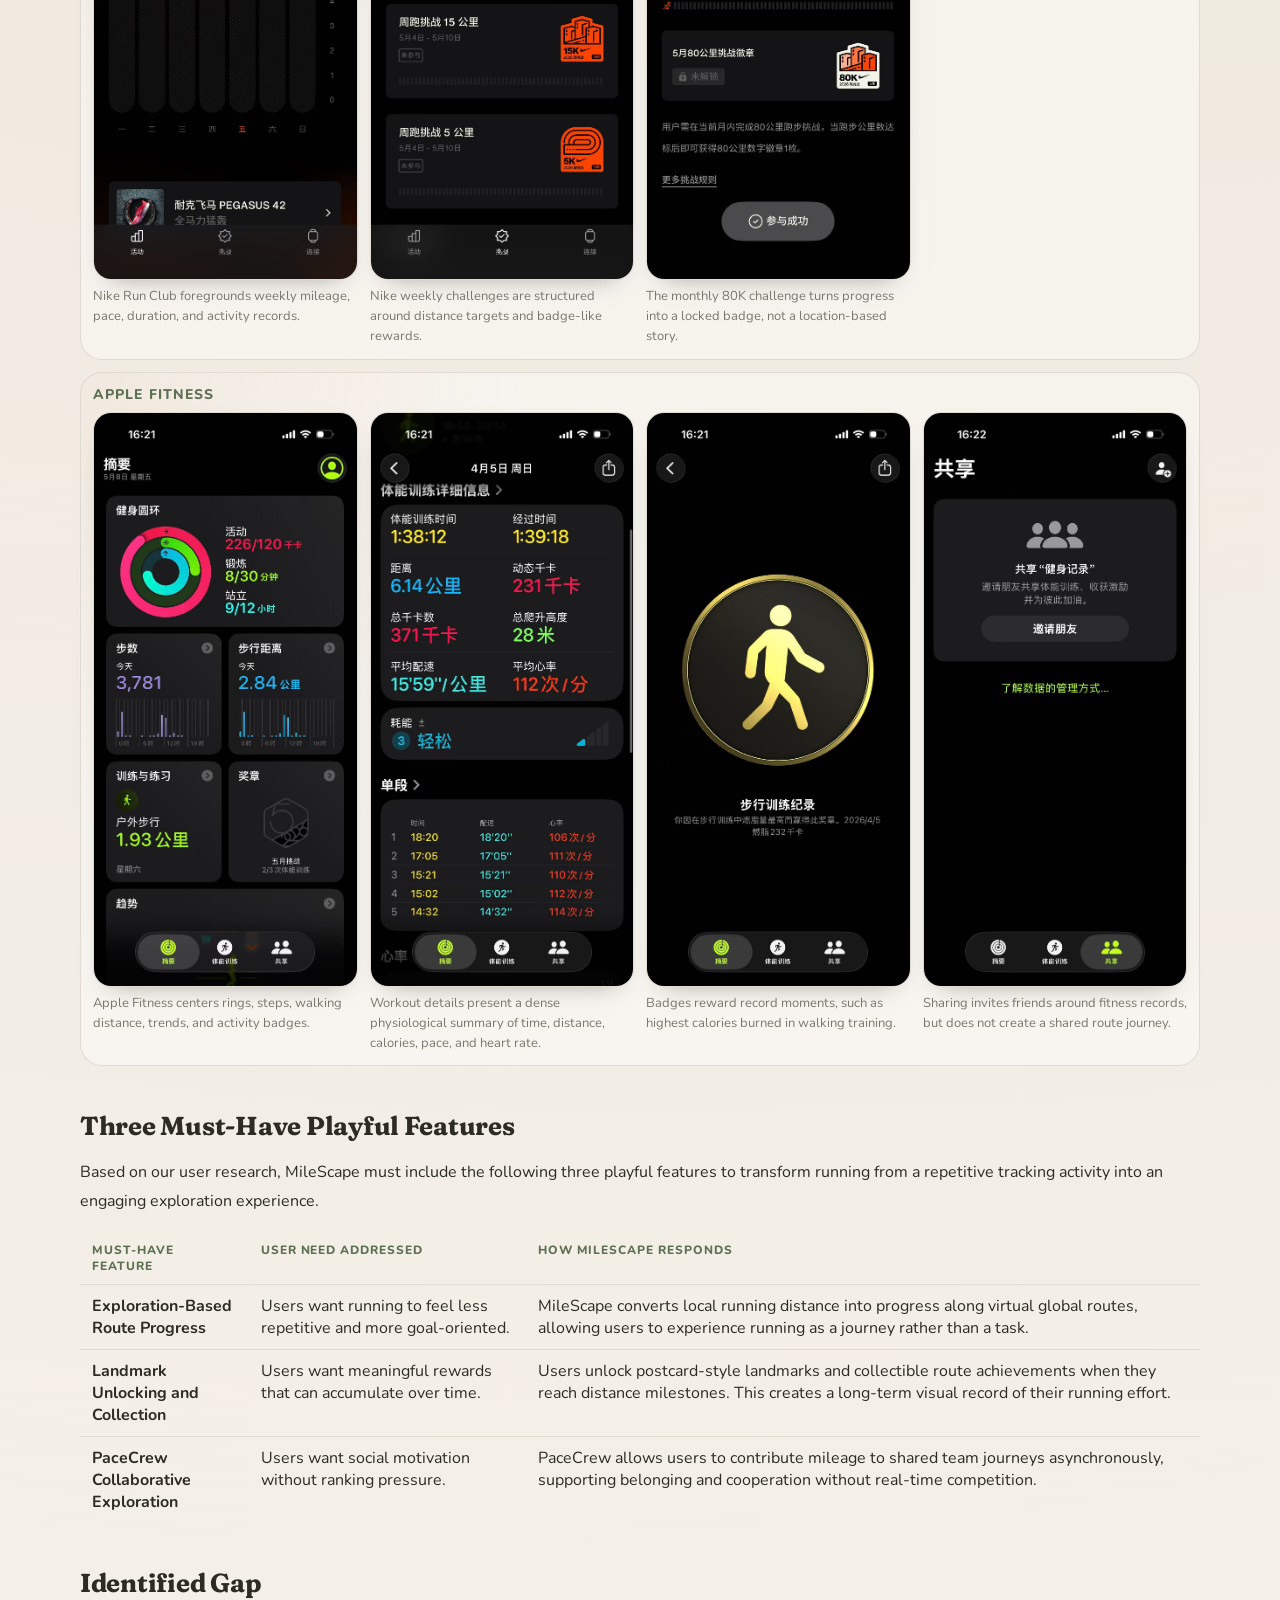
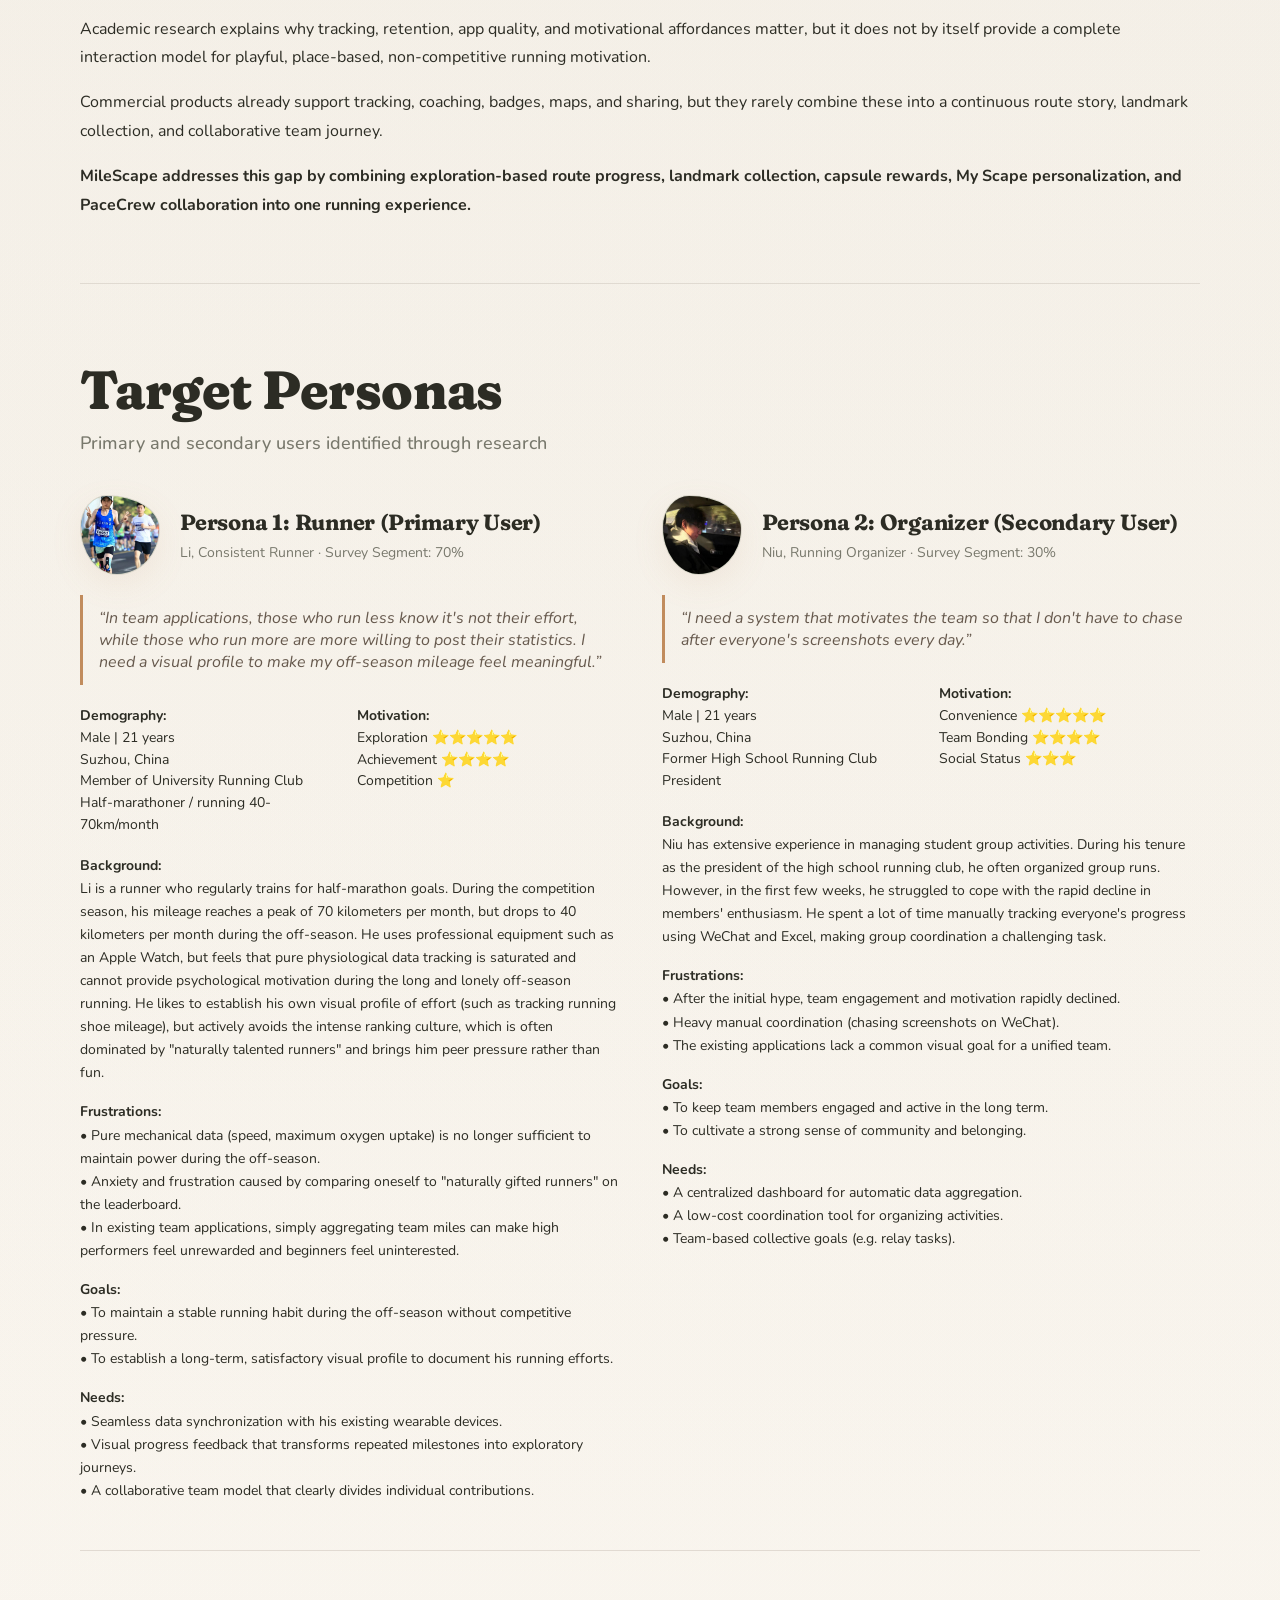
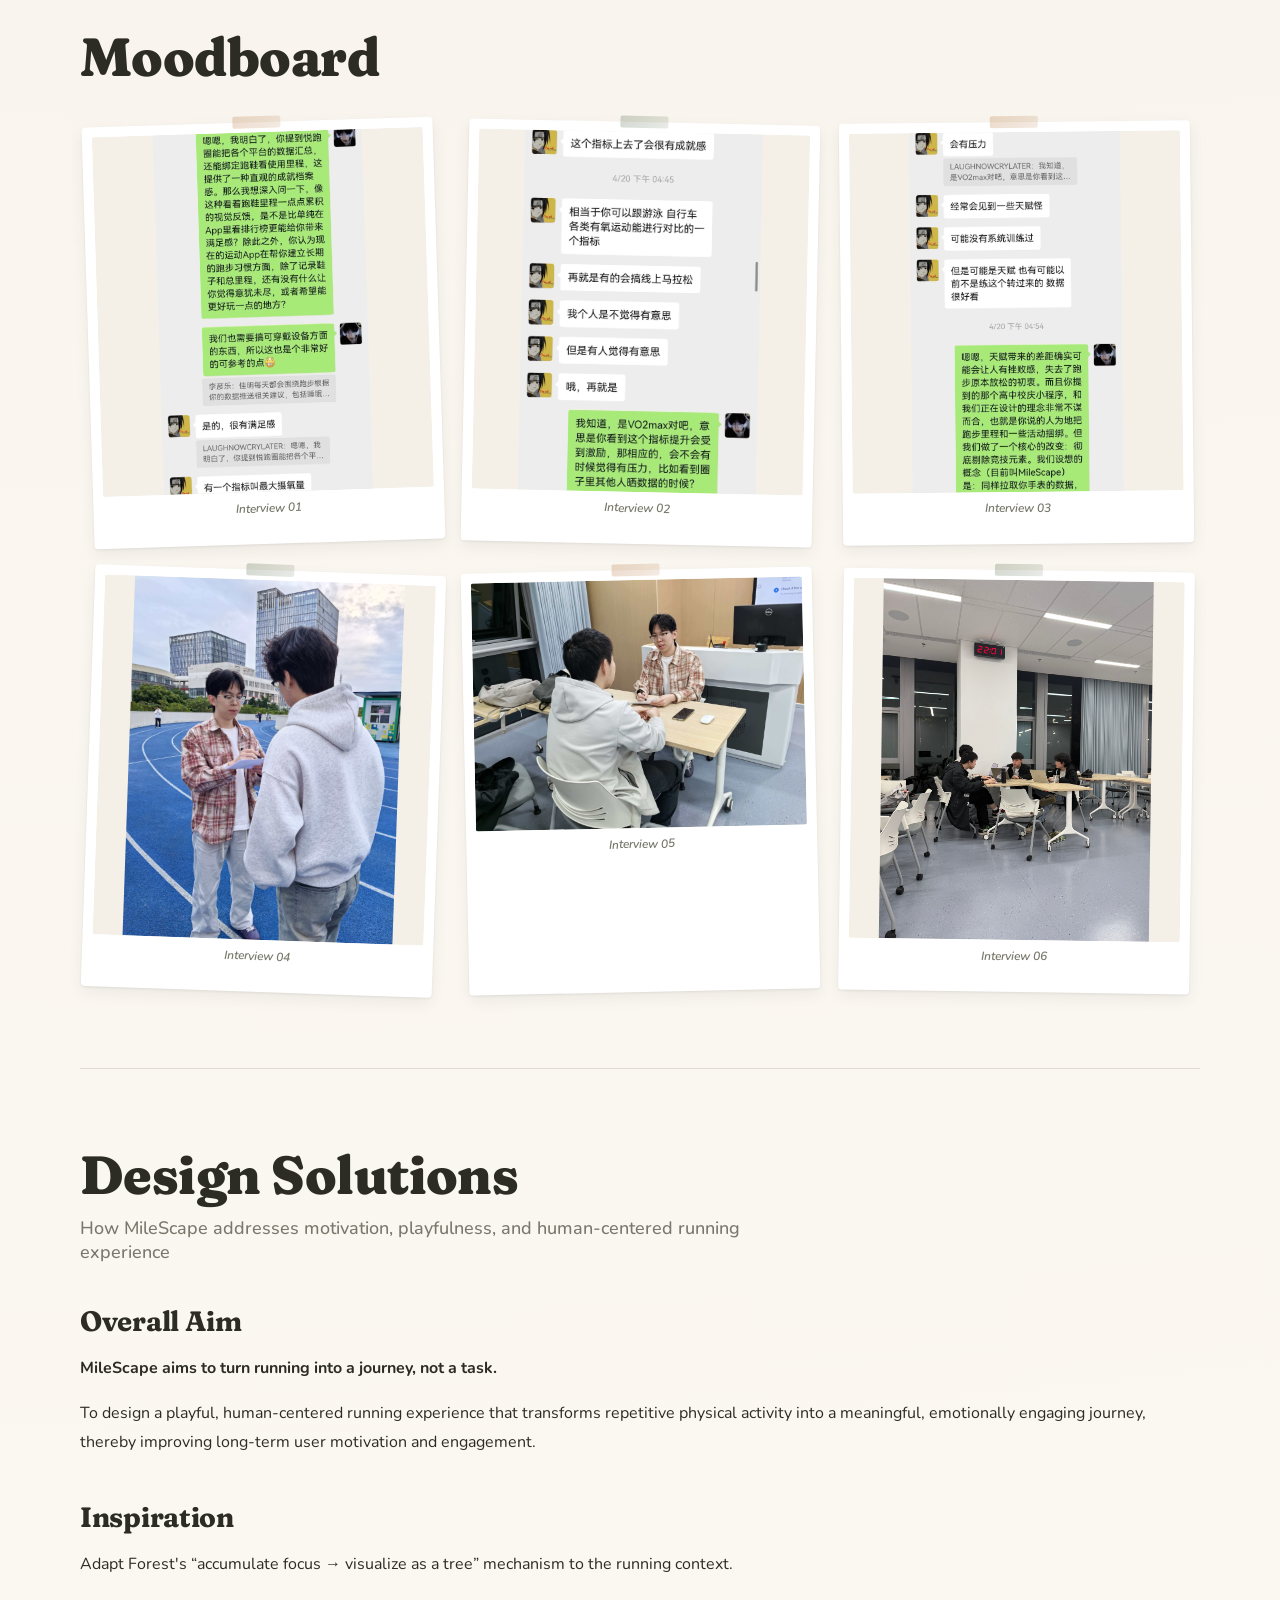
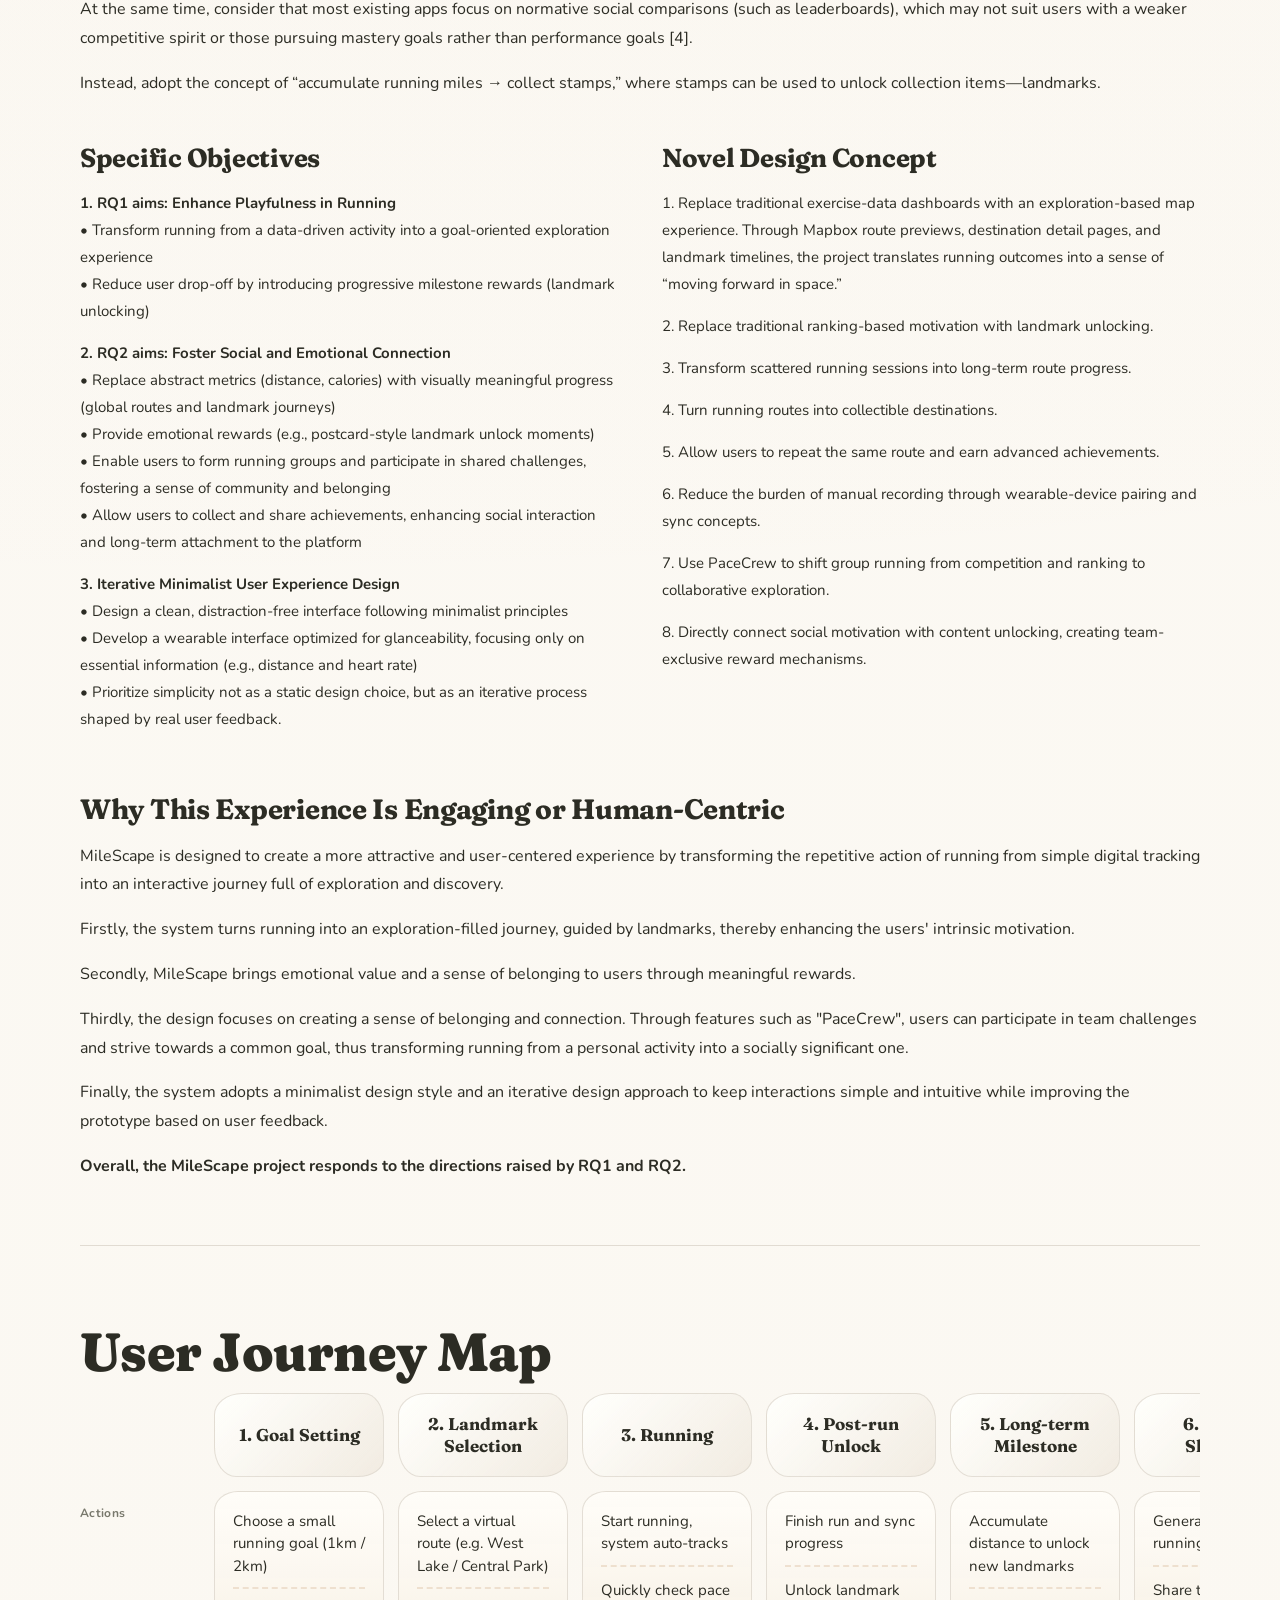
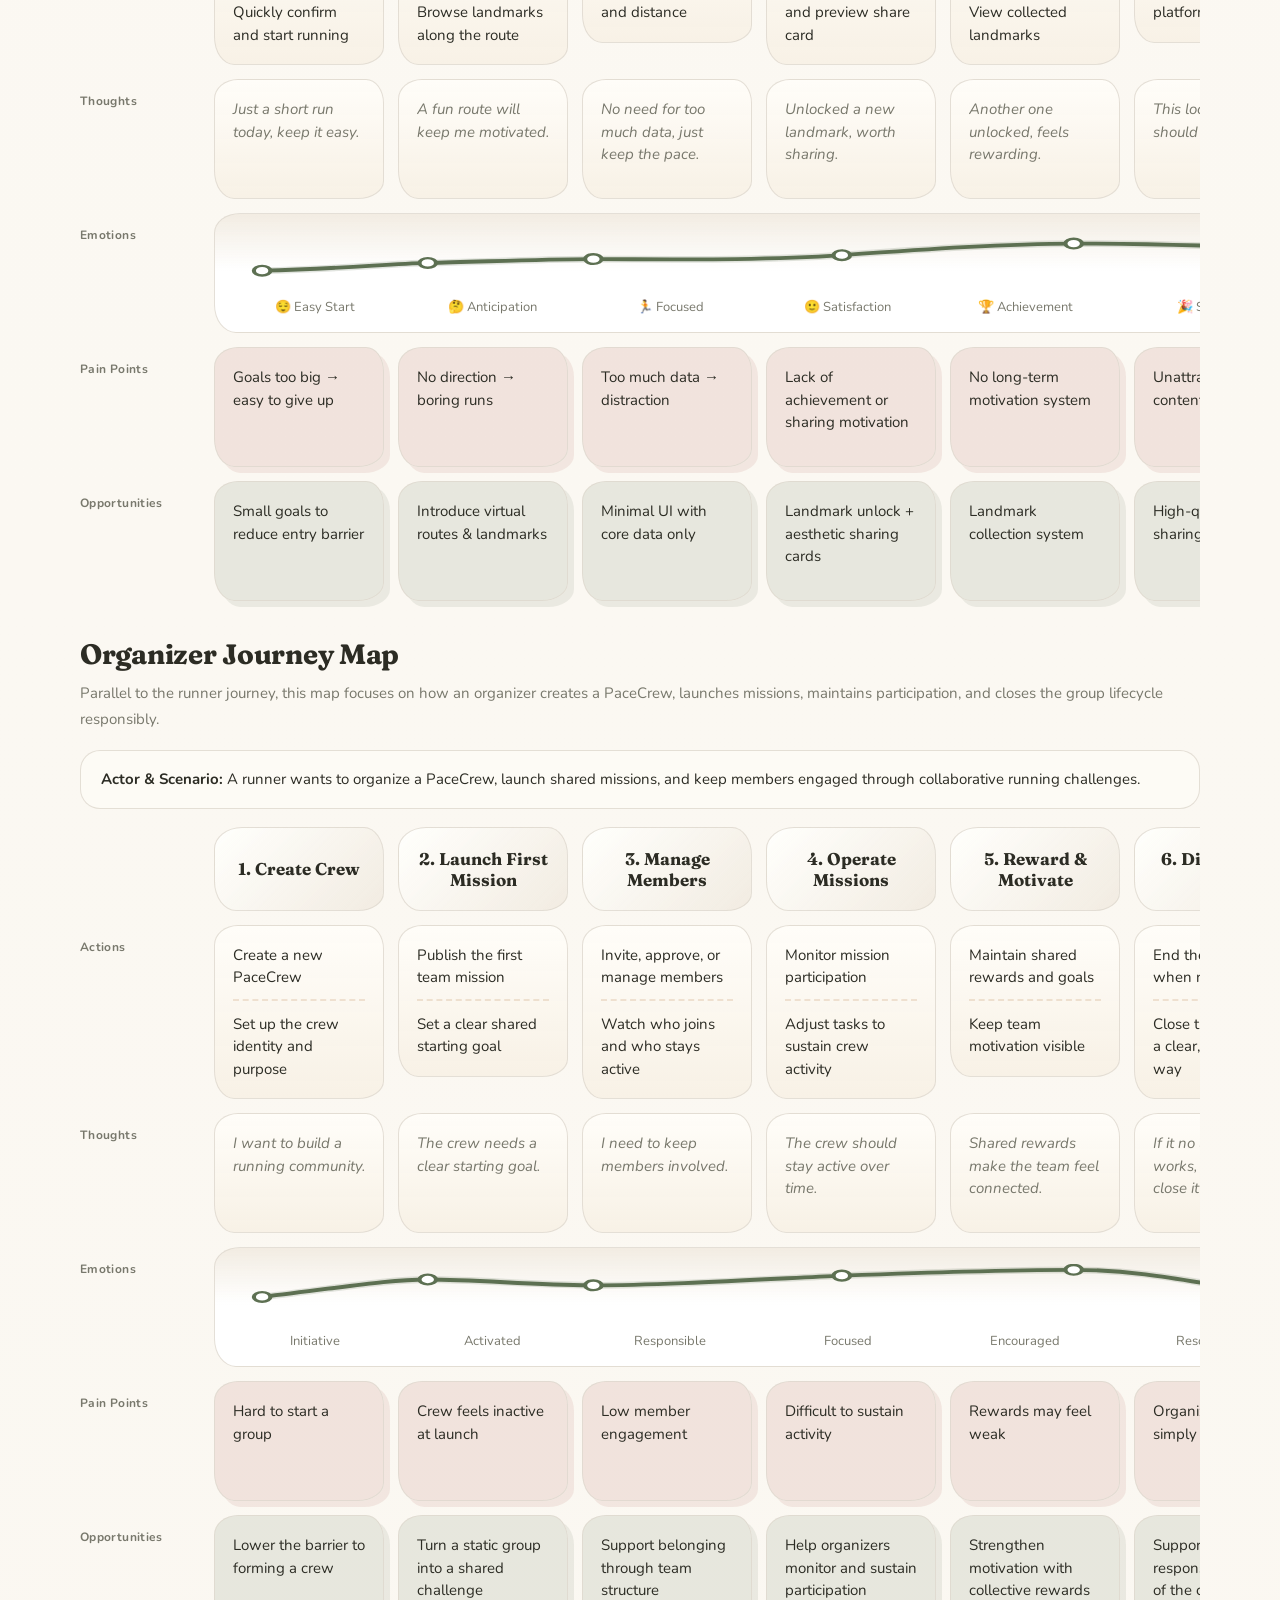
==== commit 9225f56a: "Add watch2 product slide" ====
--- a/index.html
+++ b/index.html
@@ -5962,7 +5962,7 @@
                     <div class="crazy8-chip">High-Fi Flow</div>
                     <p class="crazy8-hint">Interactive high-fidelity prototype screens with page-flip browsing effect.</p>
                 </div>
-                <div class="crazy8-page-indicator" id="highfiPageIndicator" aria-live="polite">1 / 4</div>
+                <div class="crazy8-page-indicator" id="highfiPageIndicator" aria-live="polite">1 / 5</div>
             </div>
 
             <div class="crazy8-viewport" id="highfiViewport" tabindex="0" aria-label="High-fidelity prototype slider">
@@ -6007,6 +6007,17 @@
                         <div class="crazy8-slide-kicker">High-Fi Prototype</div>
                         <div class="crazy8-slide-title">Wearable Companion</div>
                         <div class="crazy8-slide-description">Compact wearable view showing how essential running feedback can stay glanceable while the phone experience handles richer route and reward details.</div>
+                    </div>
+                </article>
+
+                <article class="crazy8-slide" data-index="4">
+                    <div class="crazy8-slide-media crazy8-slide-media--contain">
+                        <img src="images/product/watch-2.png" alt="MileScape wearable product detail screen">
+                    </div>
+                    <div class="crazy8-slide-body">
+                        <div class="crazy8-slide-kicker">High-Fi Prototype</div>
+                        <div class="crazy8-slide-title">Wearable Detail</div>
+                        <div class="crazy8-slide-description">A second wearable screen extends the companion flow with another glanceable state, reinforcing how the watch experience supports the broader phone-based journey.</div>
                     </div>
                 </article>
             </div>
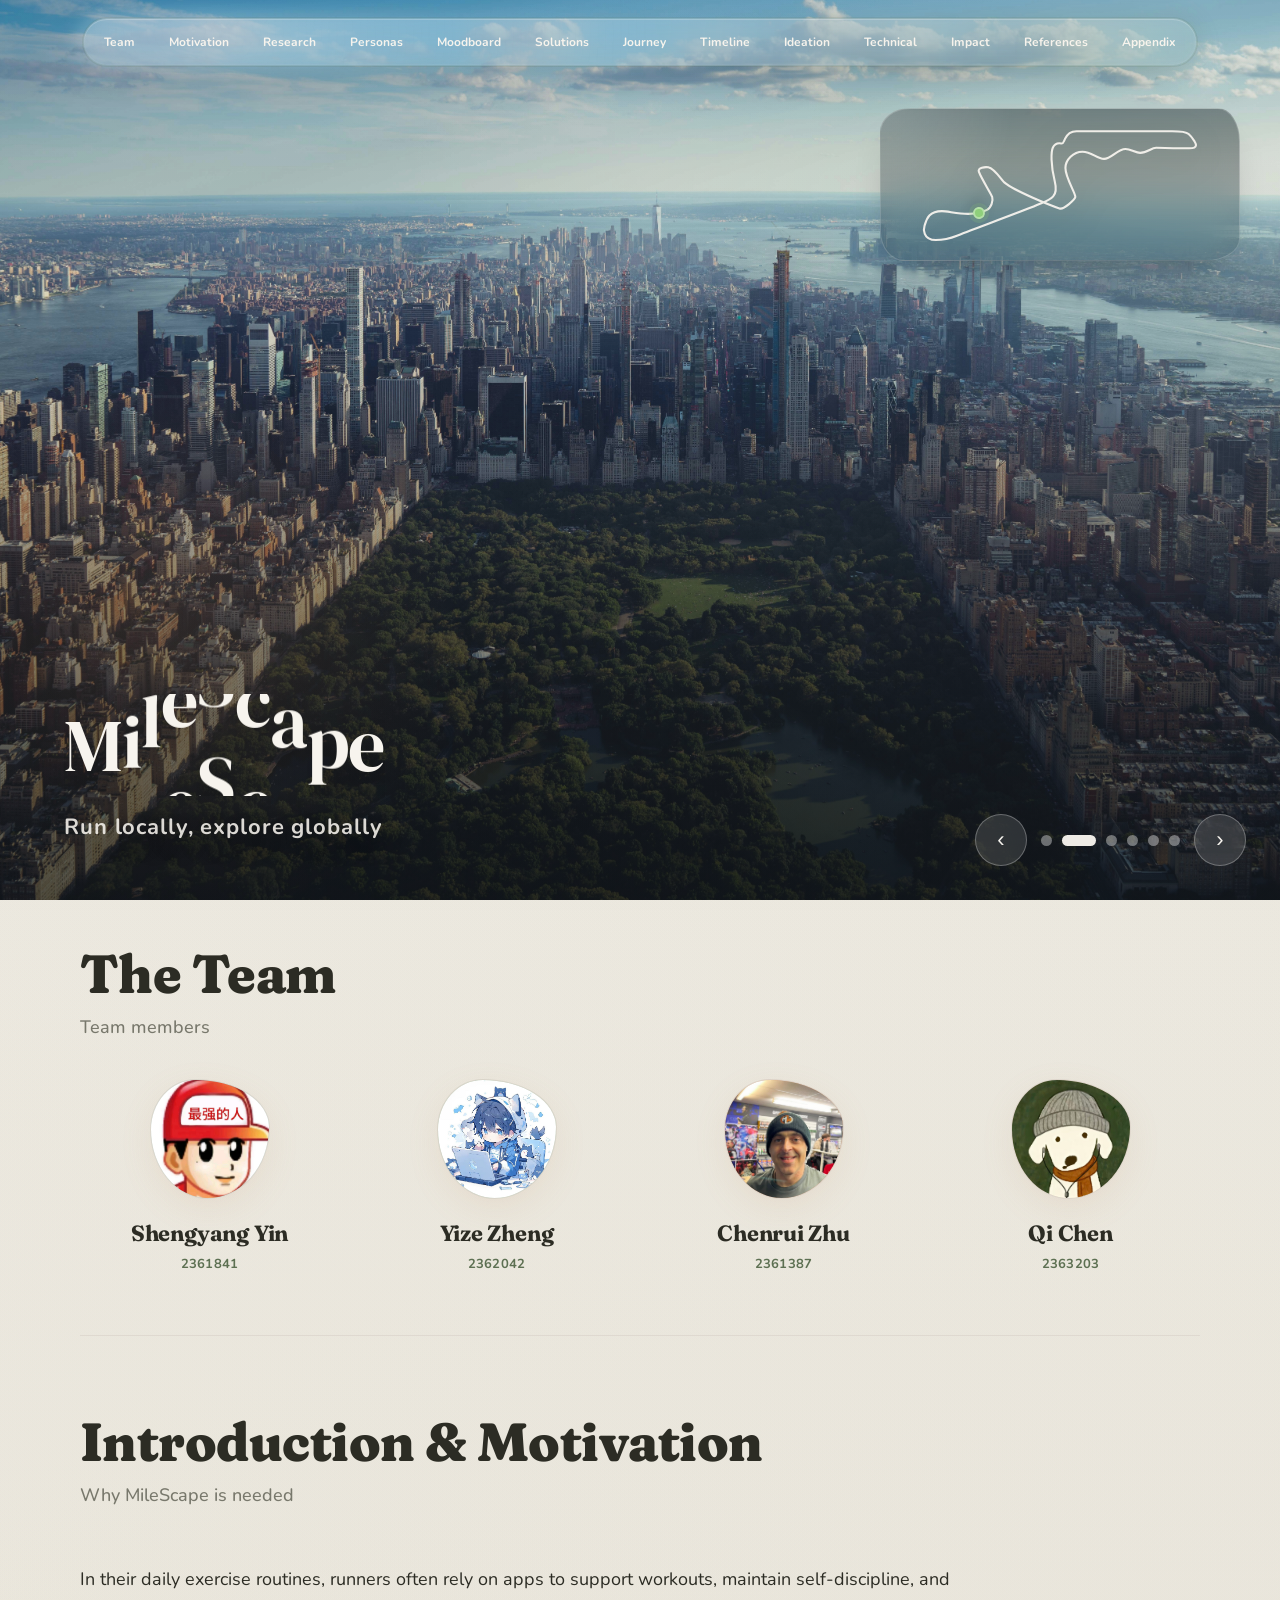
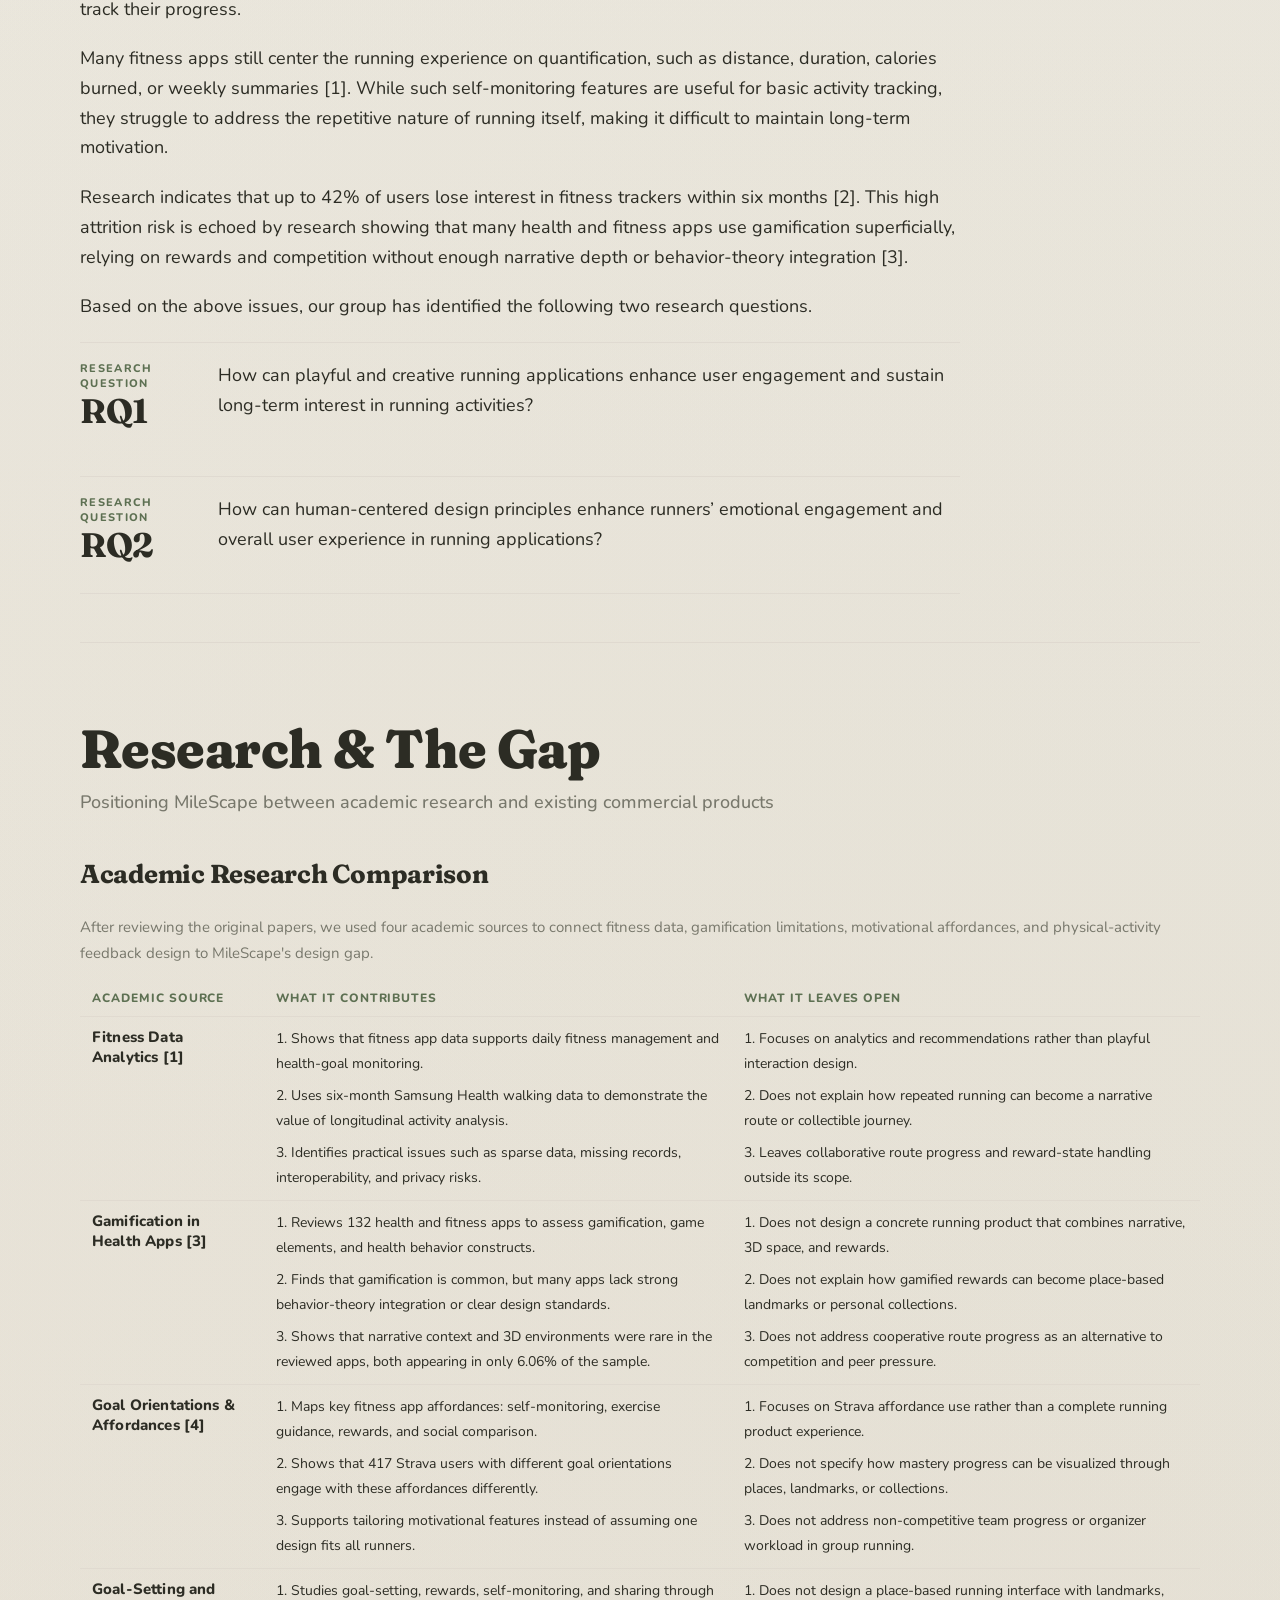
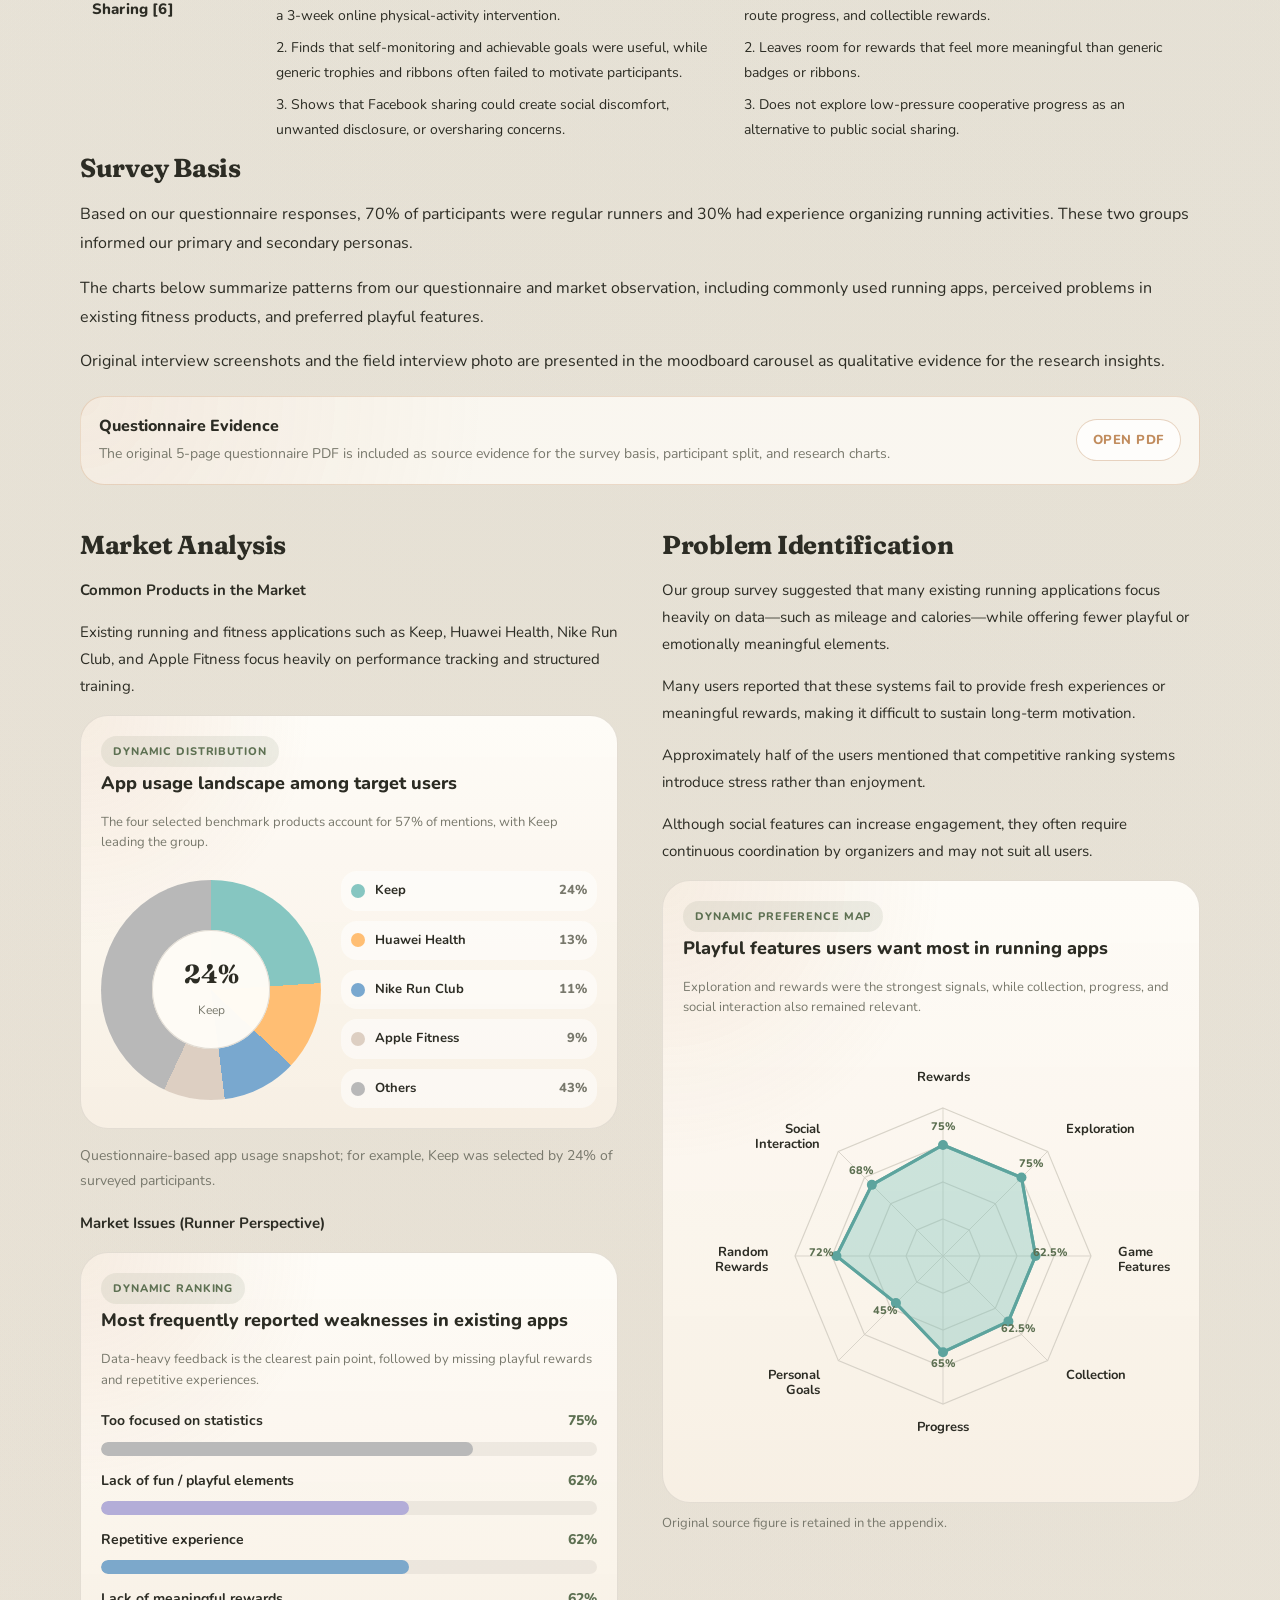
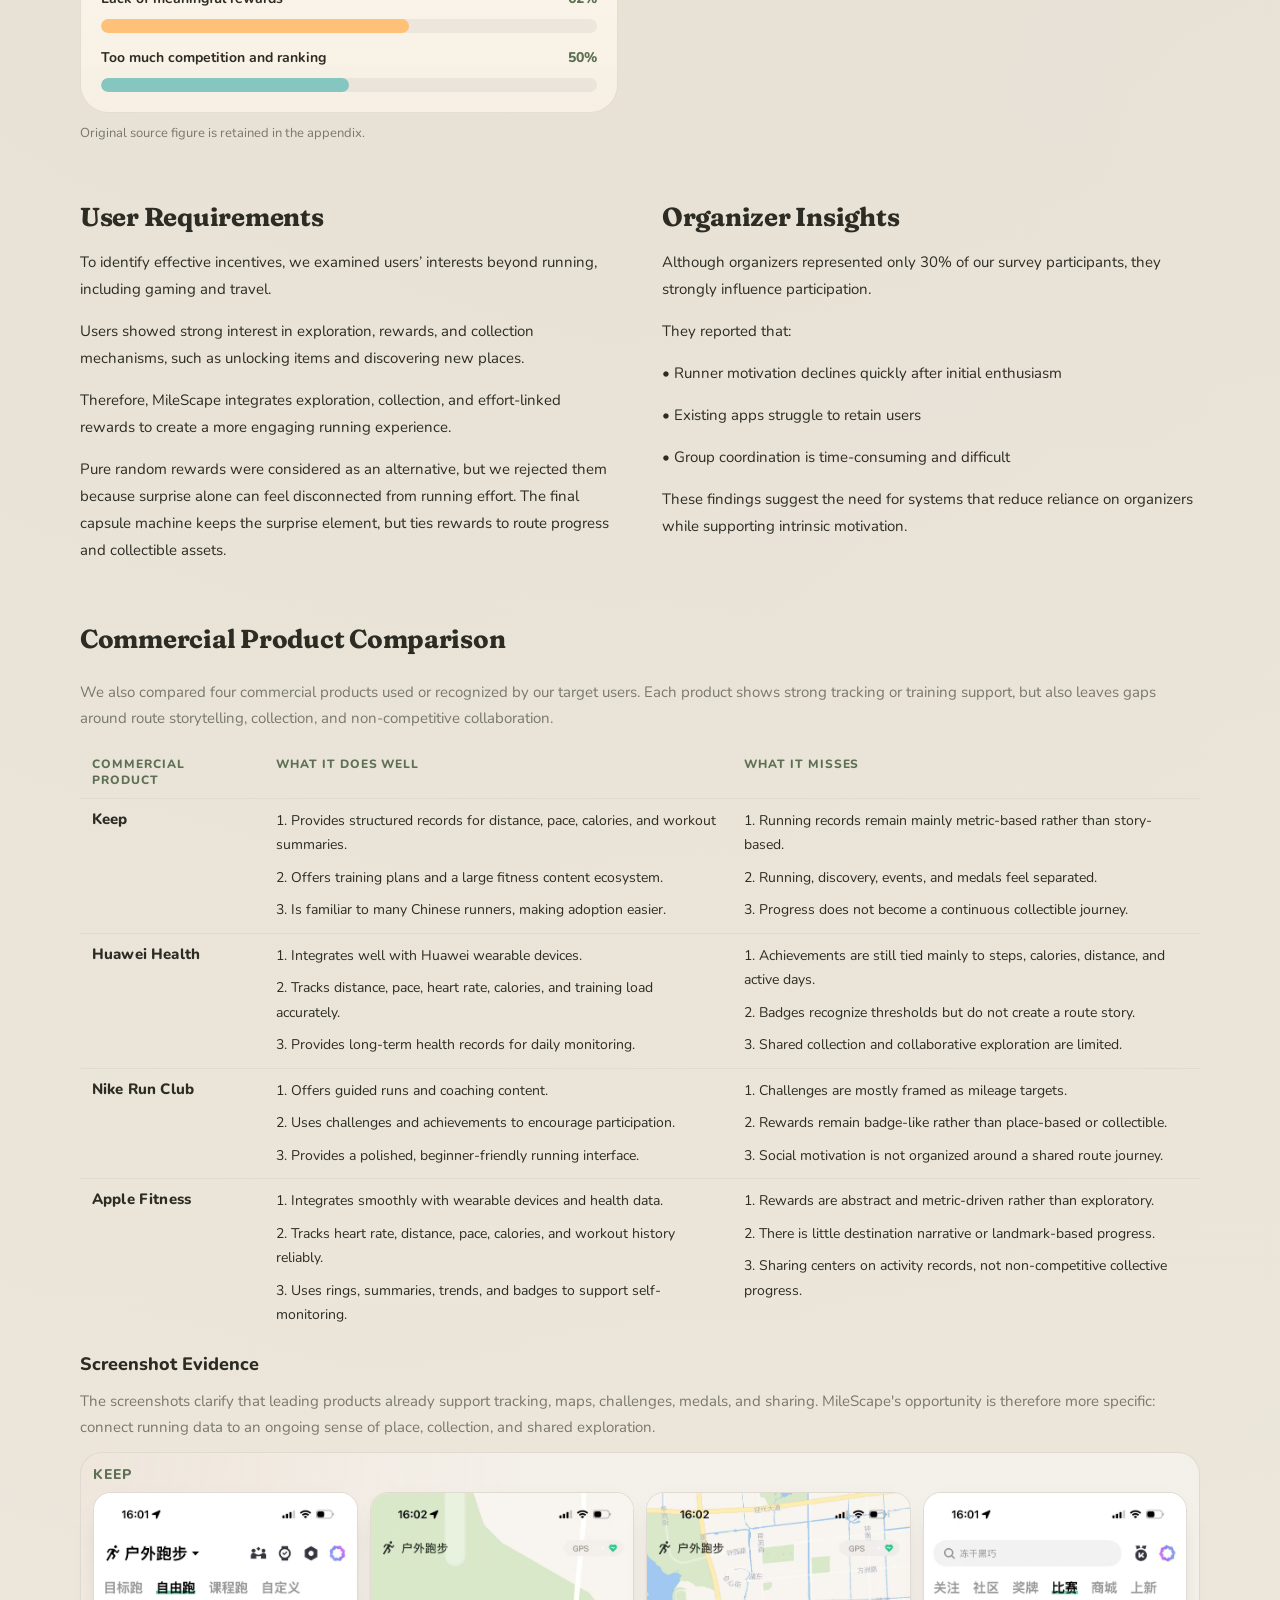
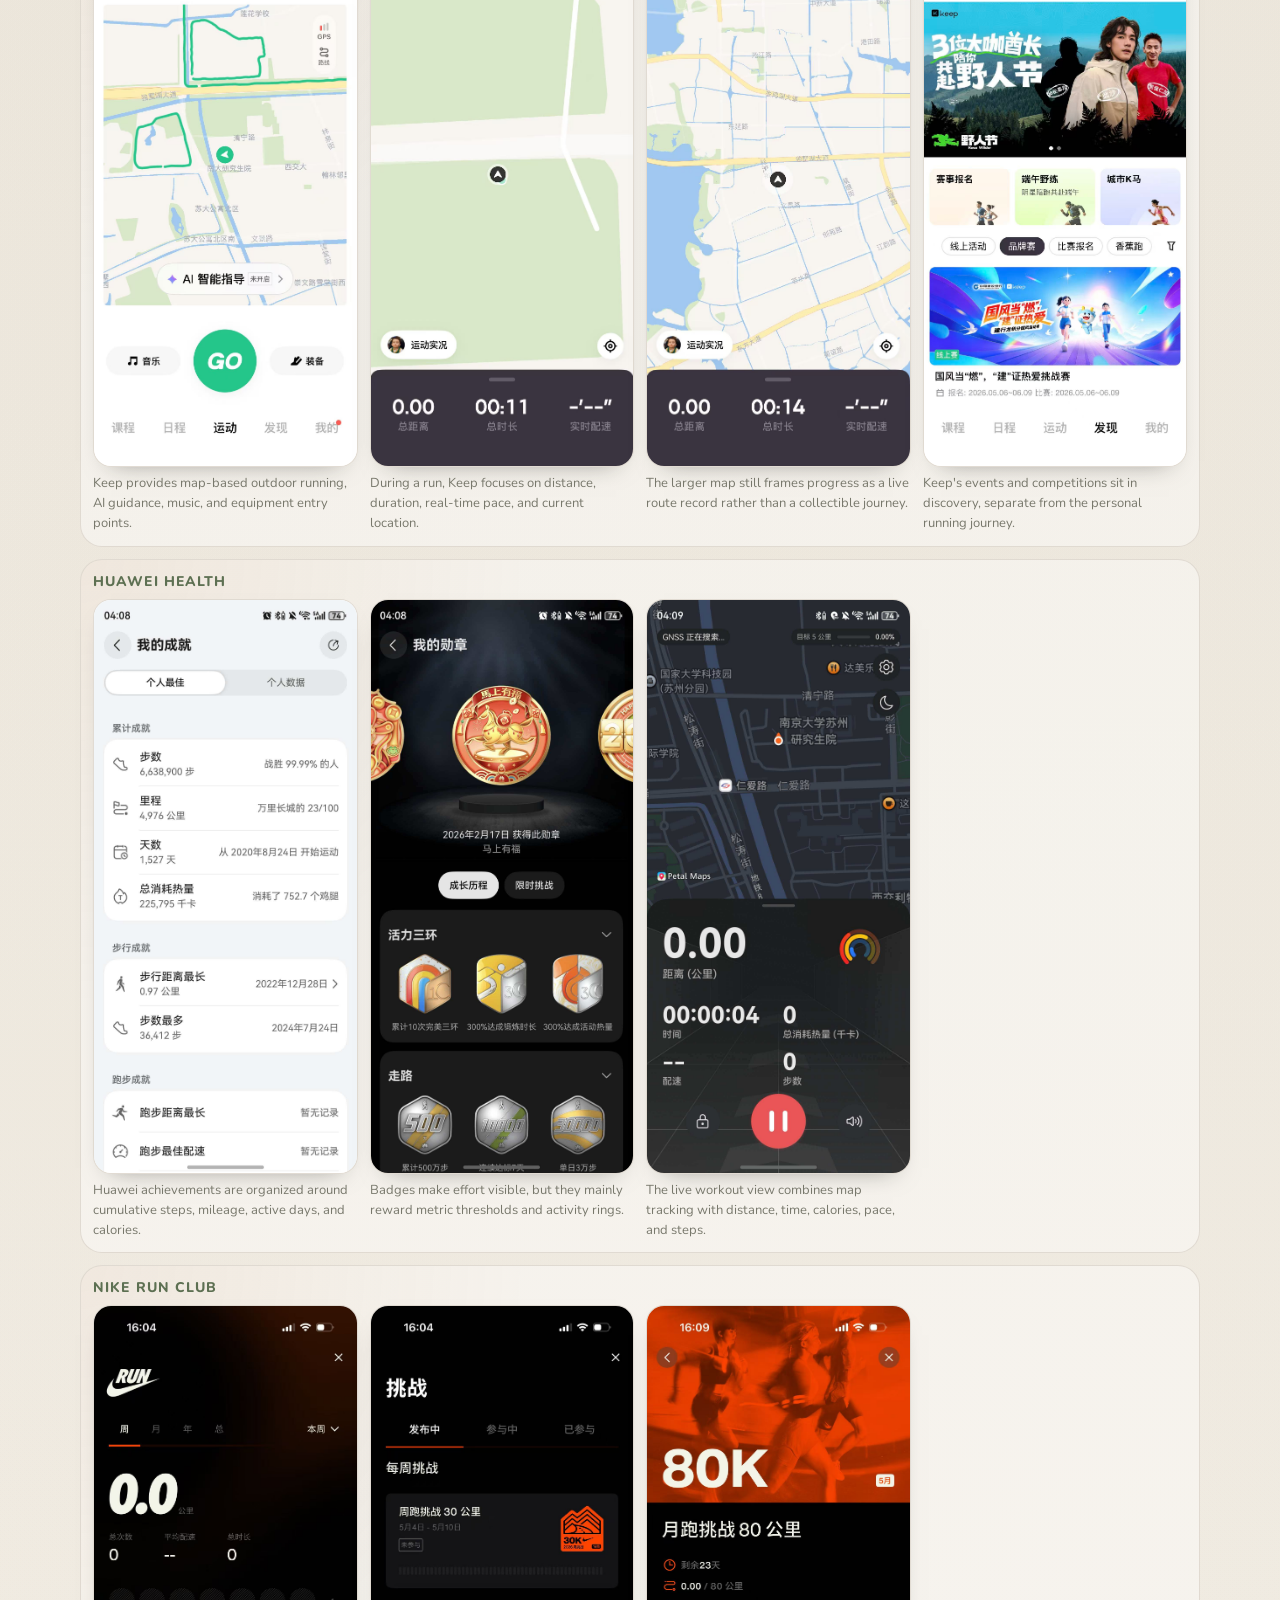
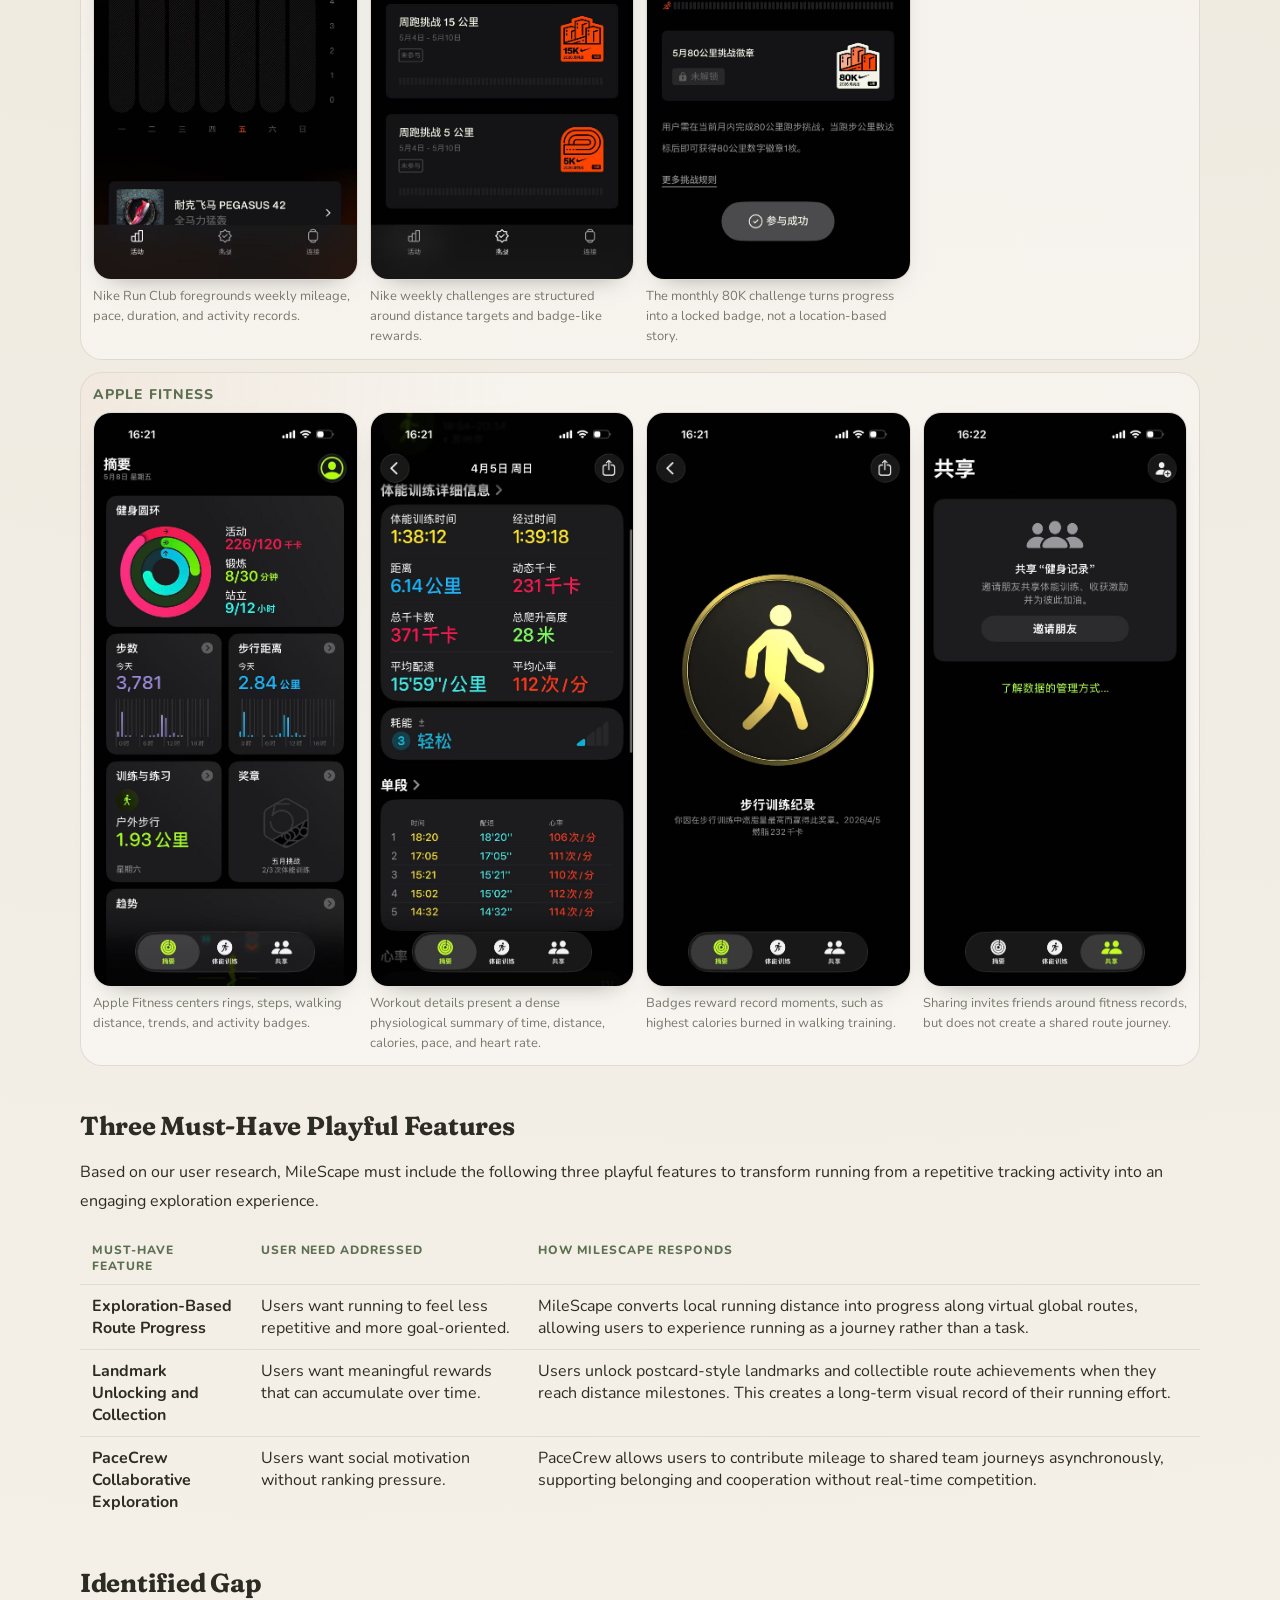
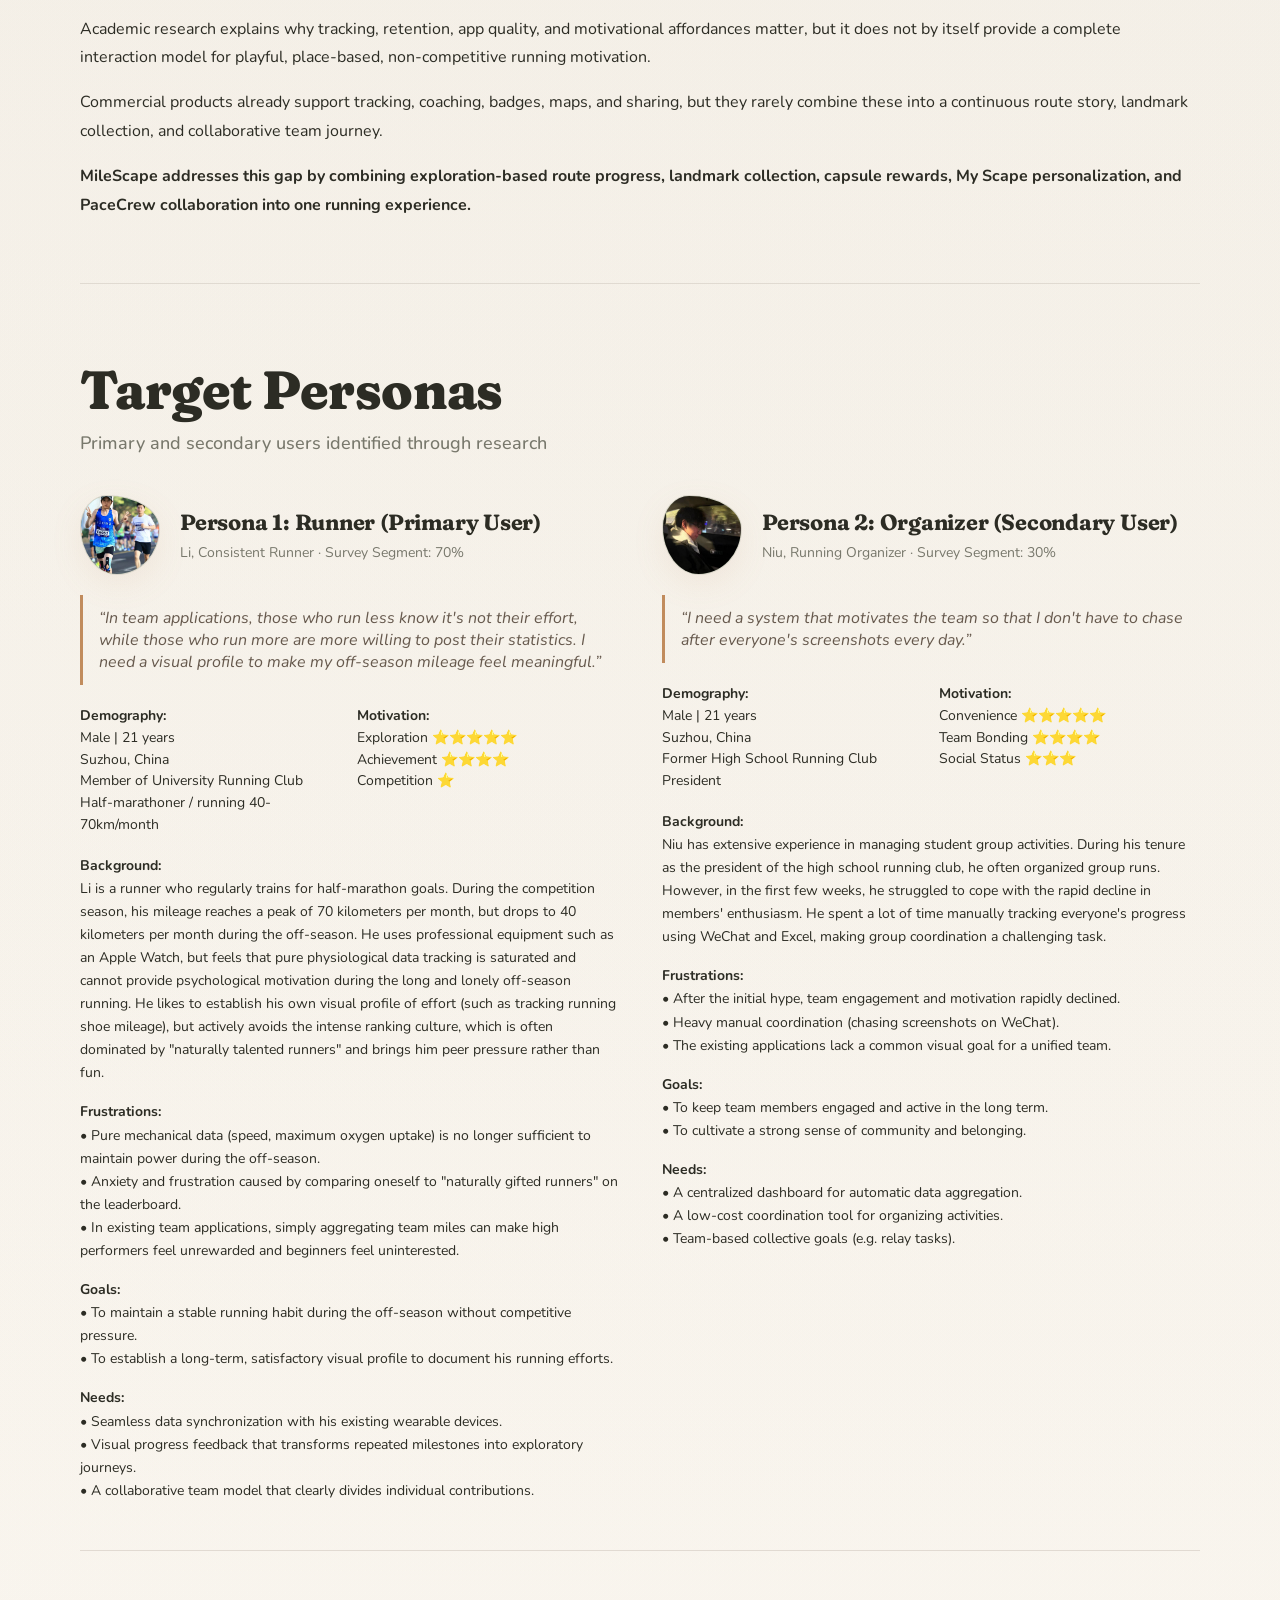
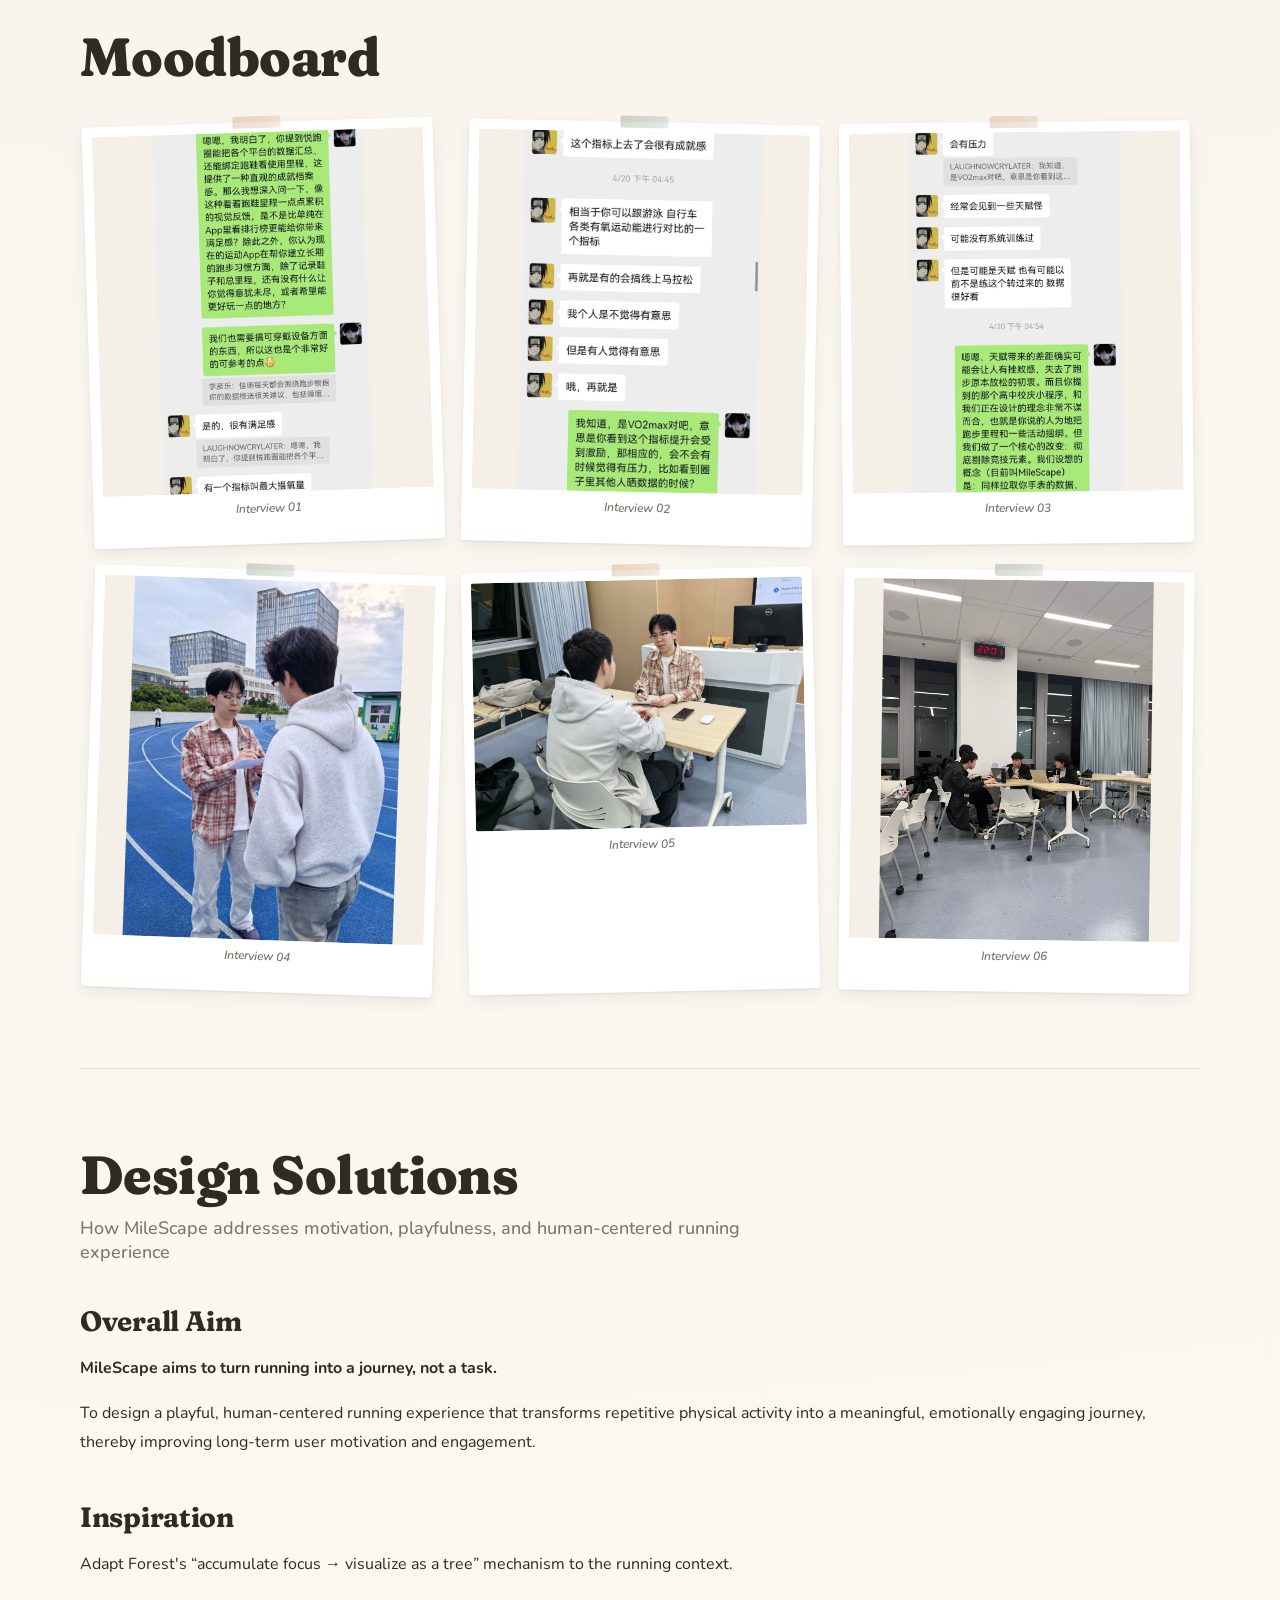
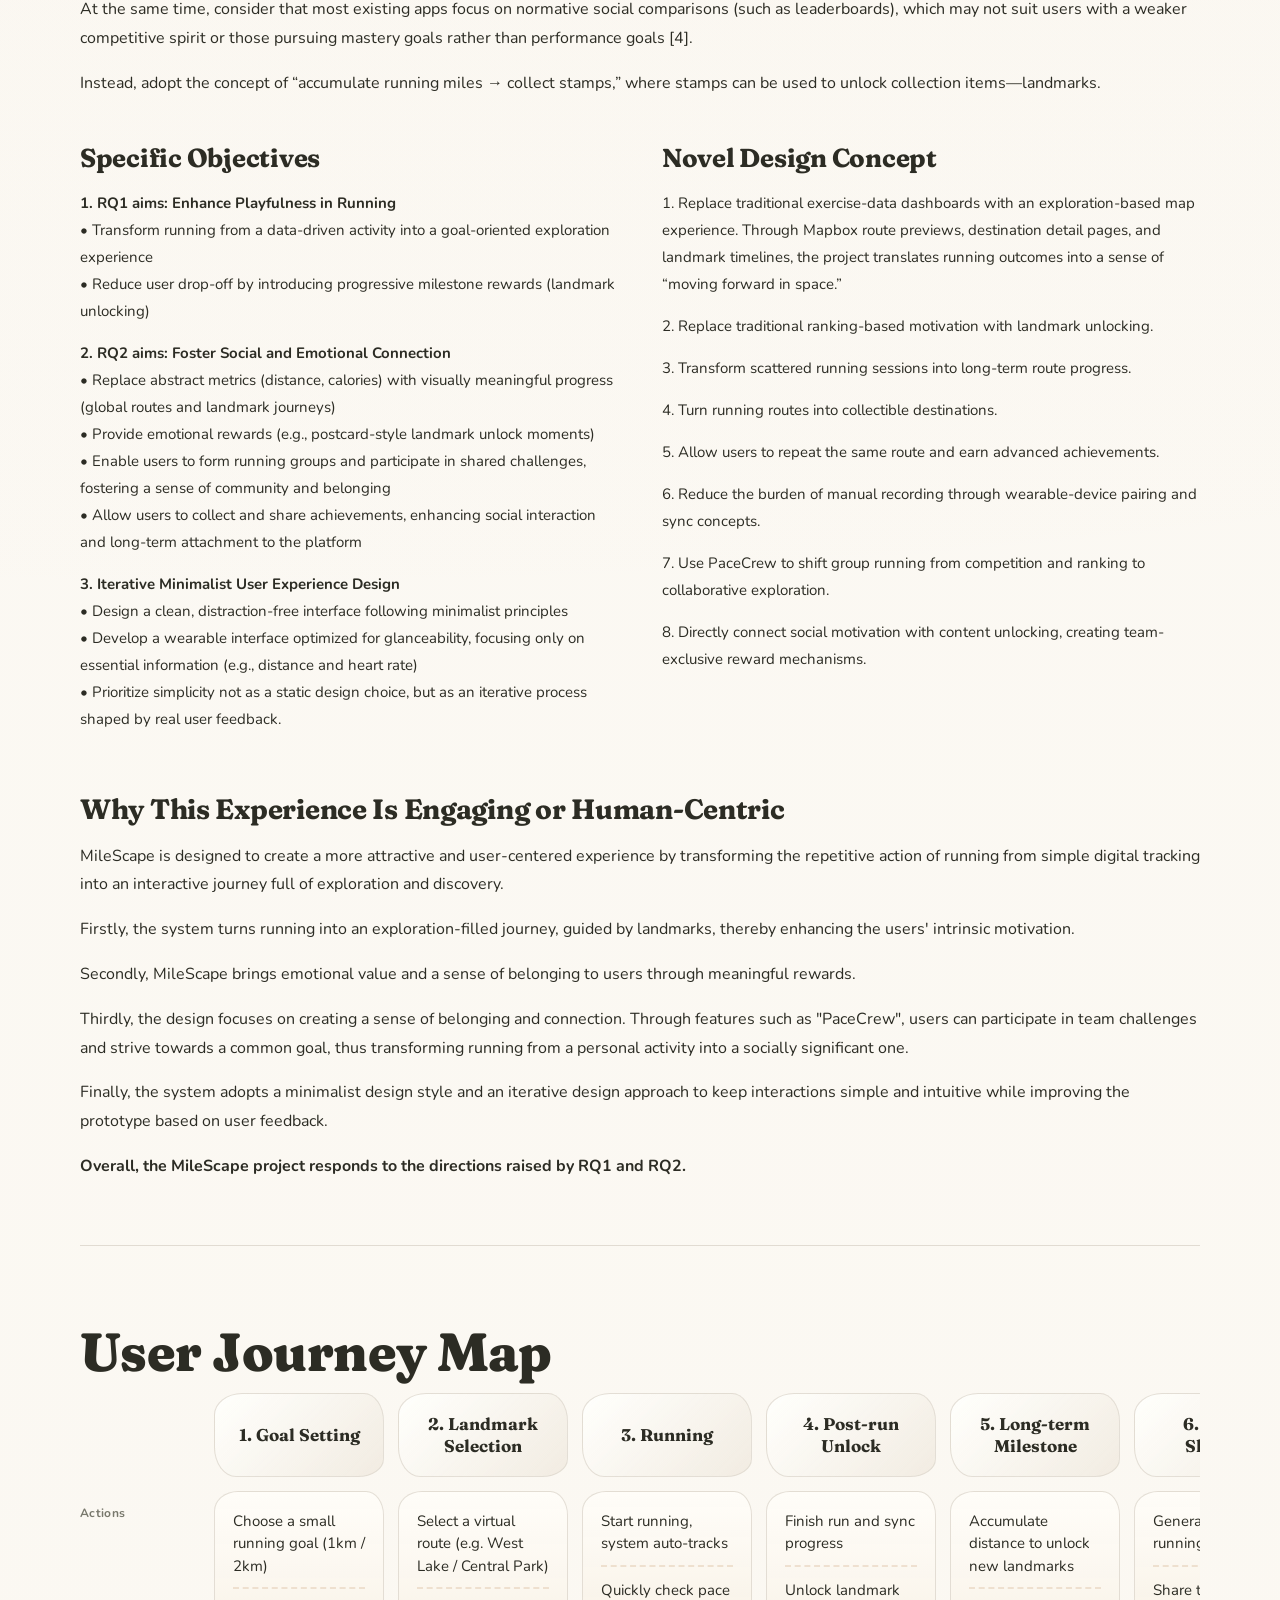
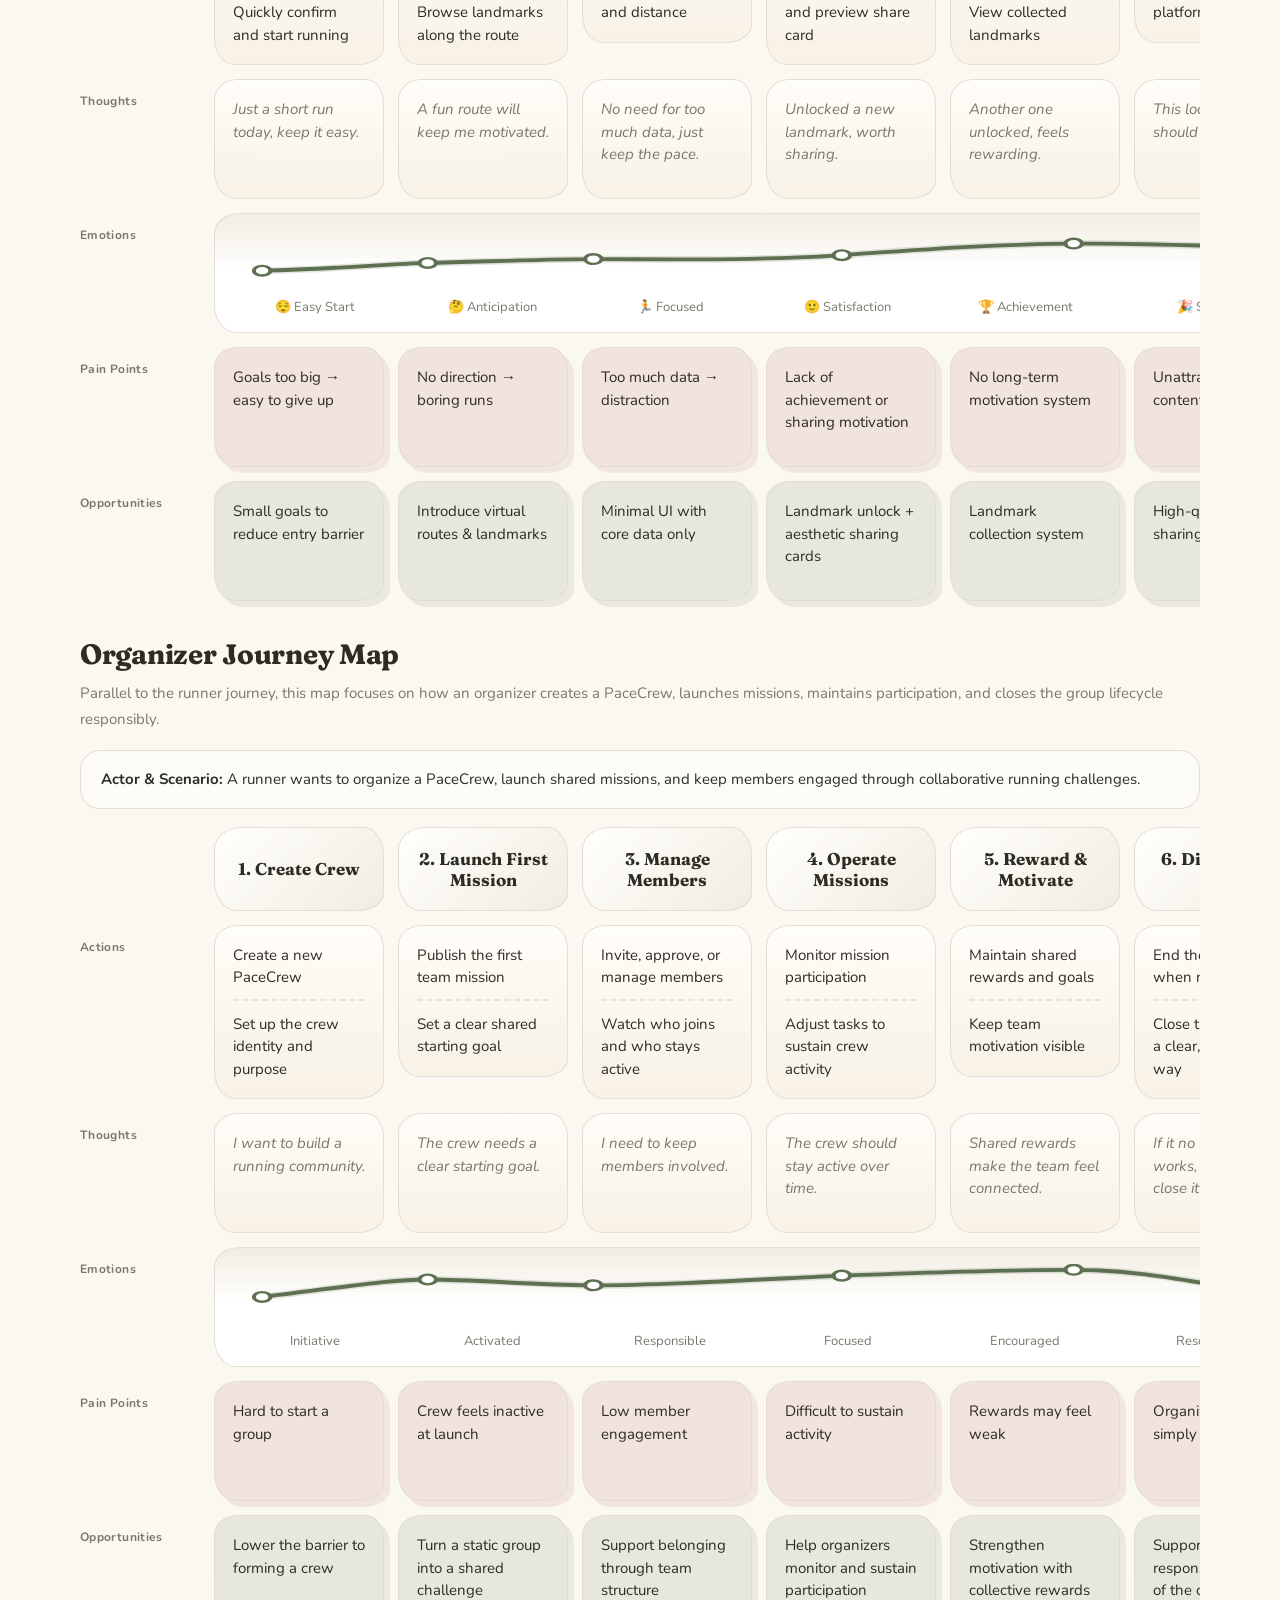
==== commit 9cacd357: "Adjust alpha usability severity column width" ====
--- a/index.html
+++ b/index.html
@@ -3196,6 +3196,12 @@
 
         .contribution-table tbody tr:last-child td {
             border-bottom: none;
+        }
+
+        .alpha-usability-table th:nth-child(4),
+        .alpha-usability-table td:nth-child(4) {
+            width: 120px;
+            white-space: nowrap;
         }
 
         .comparison-card {
@@ -6774,7 +6780,7 @@
         </div>
 
         <div class="table-scroll u-mt-16">
-            <table class="contribution-table" aria-label="Alpha usability testing results with three real users">
+            <table class="contribution-table alpha-usability-table" aria-label="Alpha usability testing results with three real users">
                 <thead>
                     <tr>
                         <th scope="col">Participant</th>
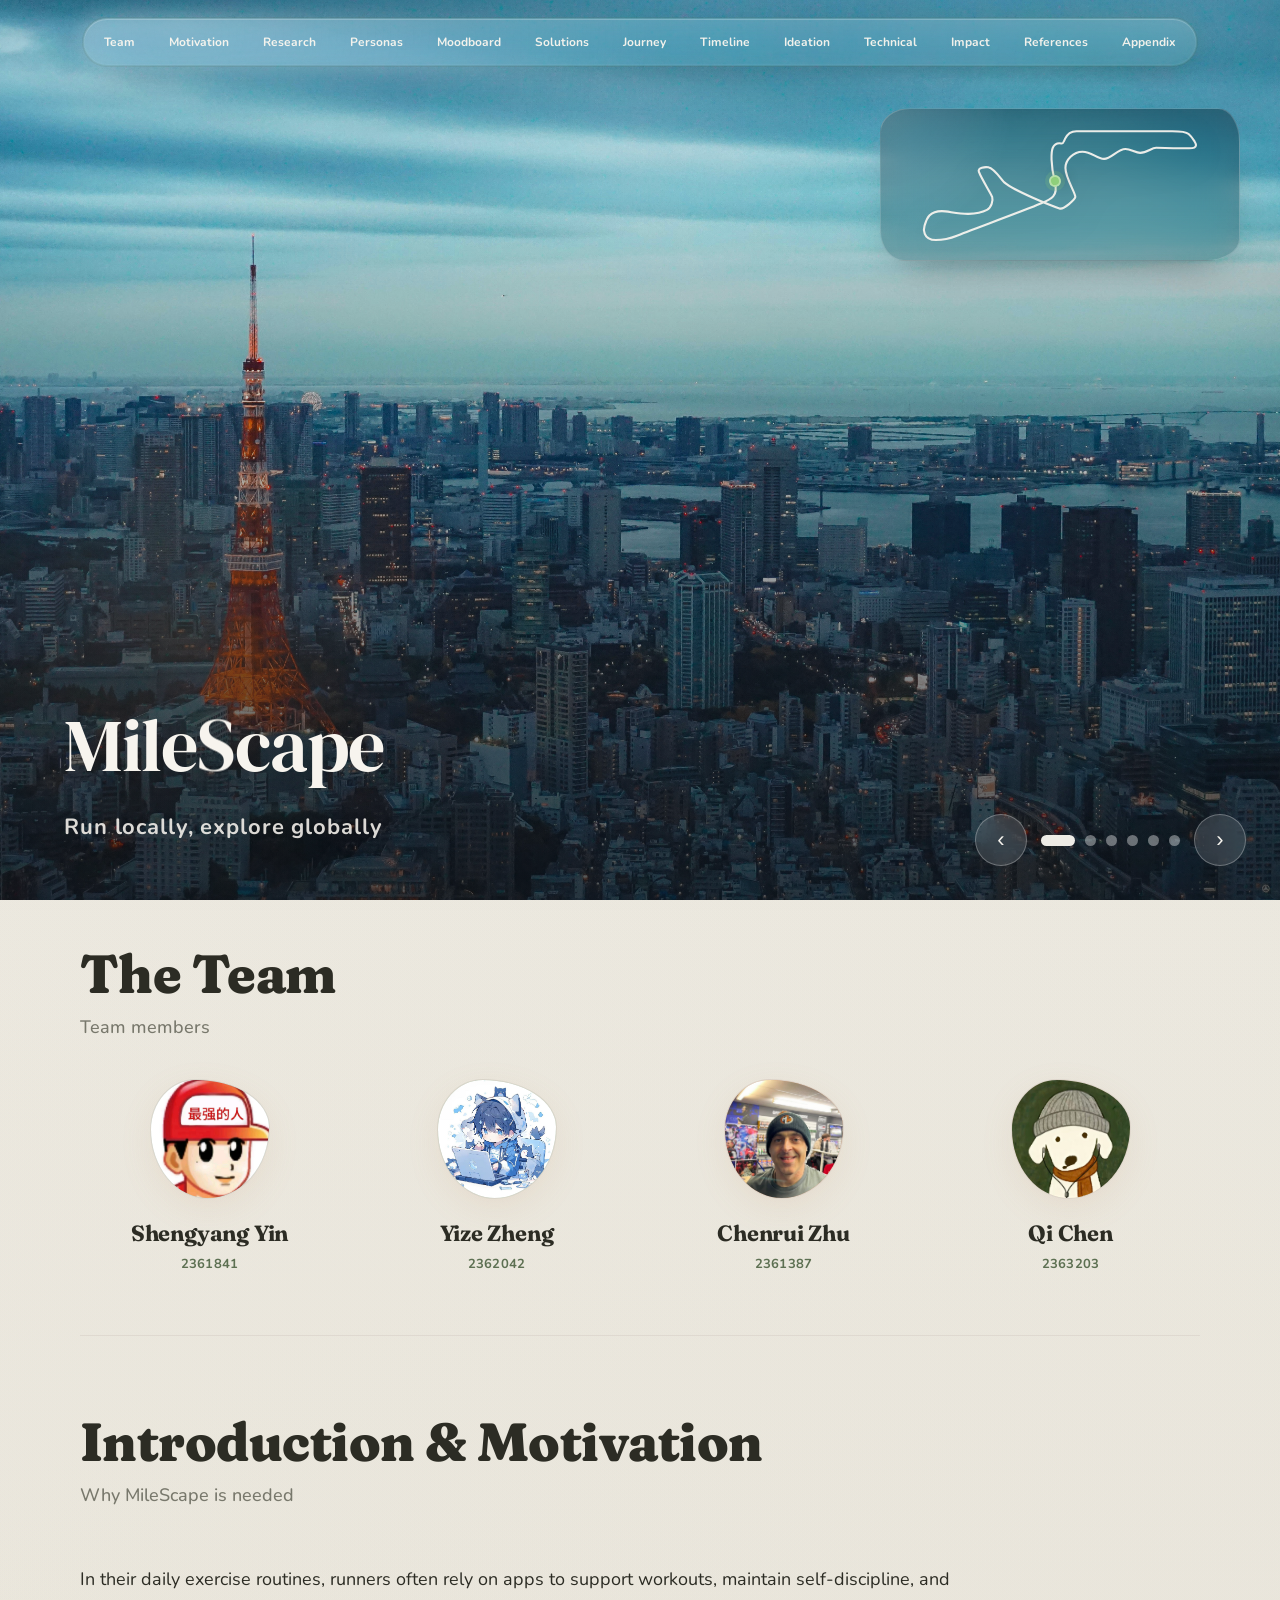
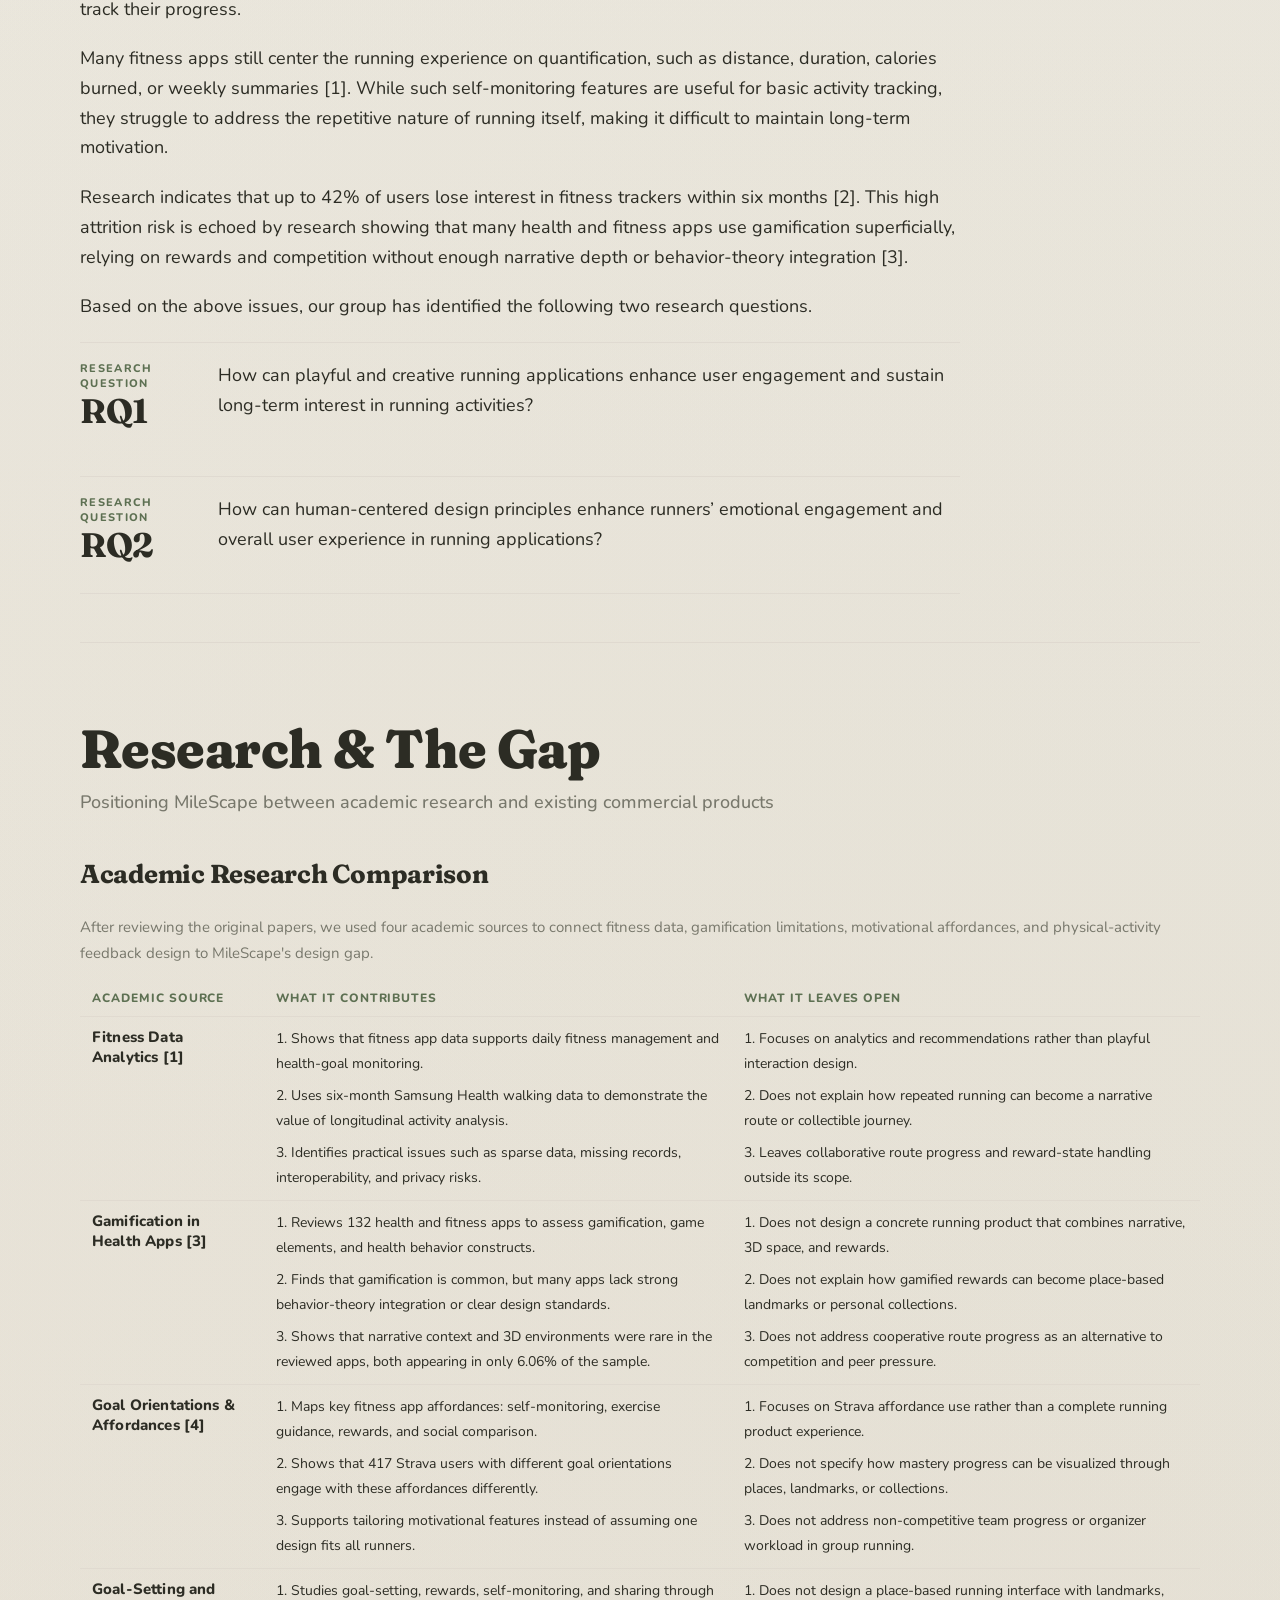
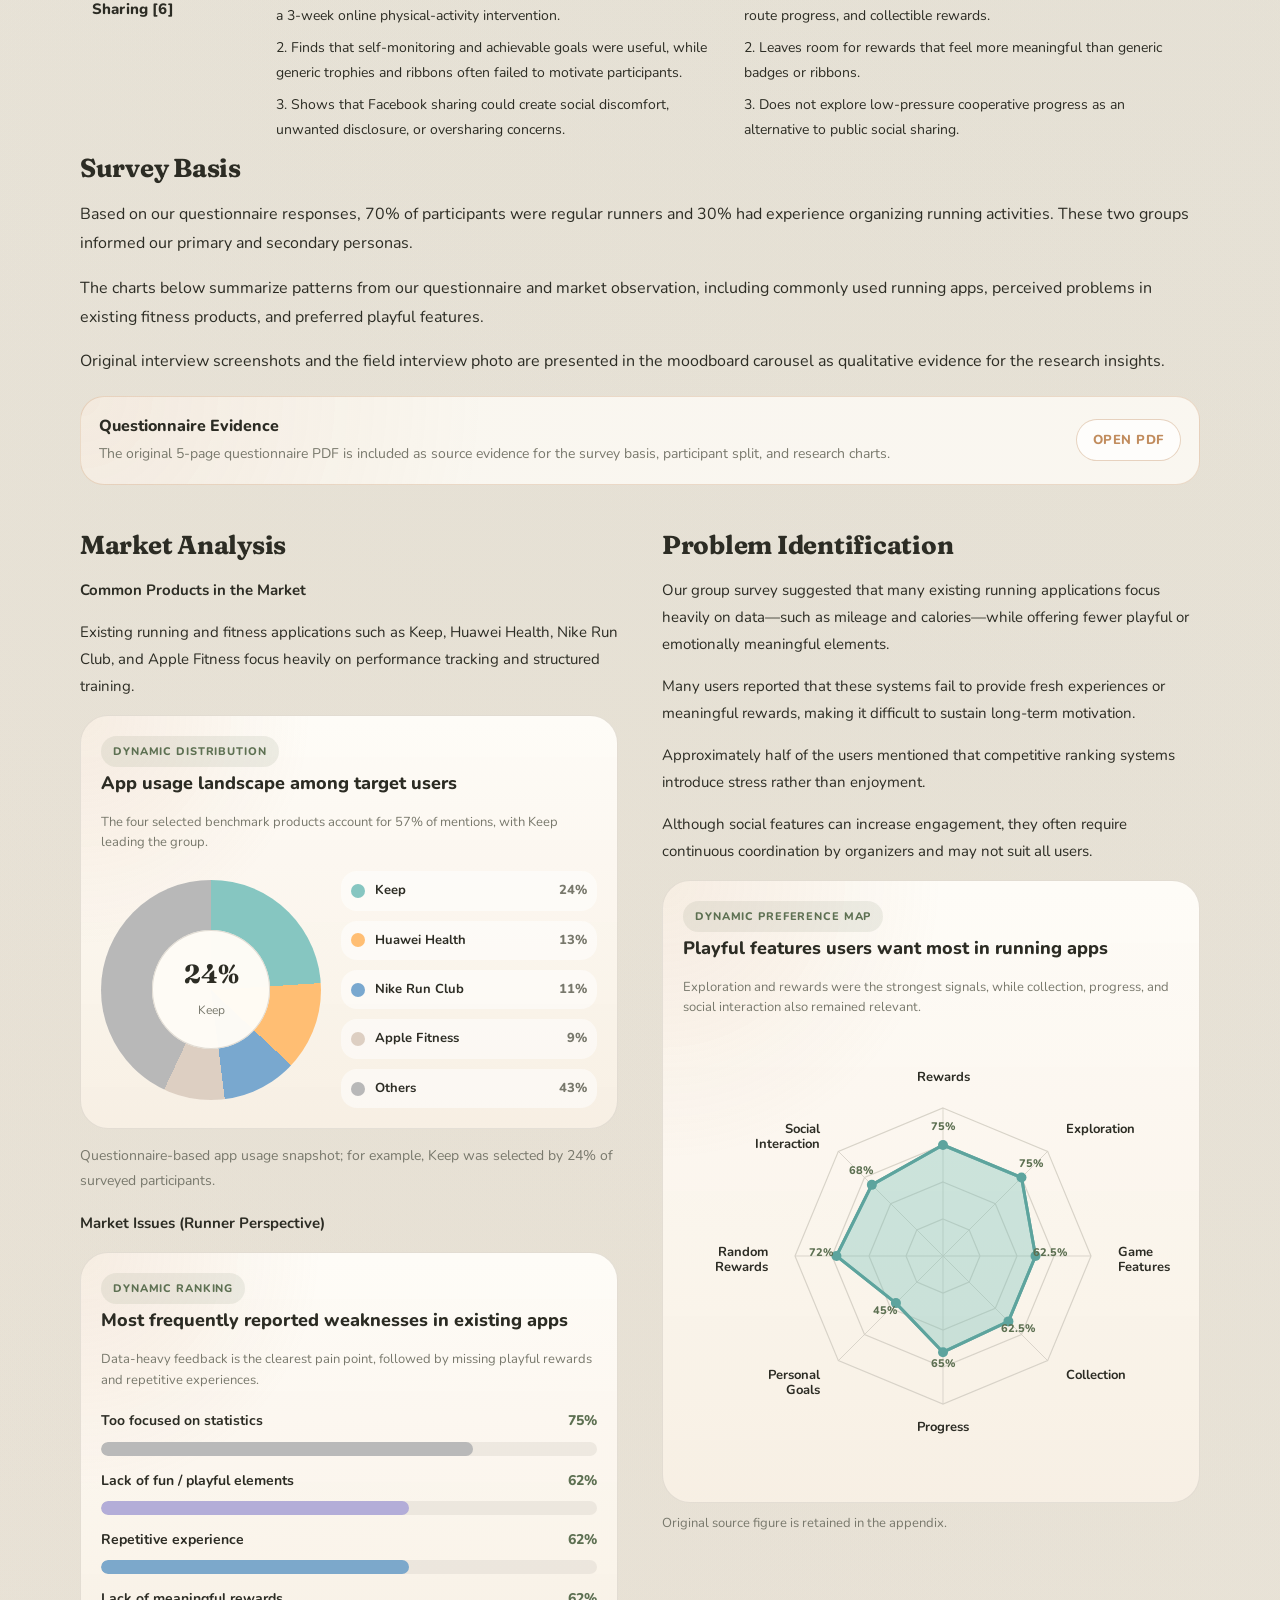
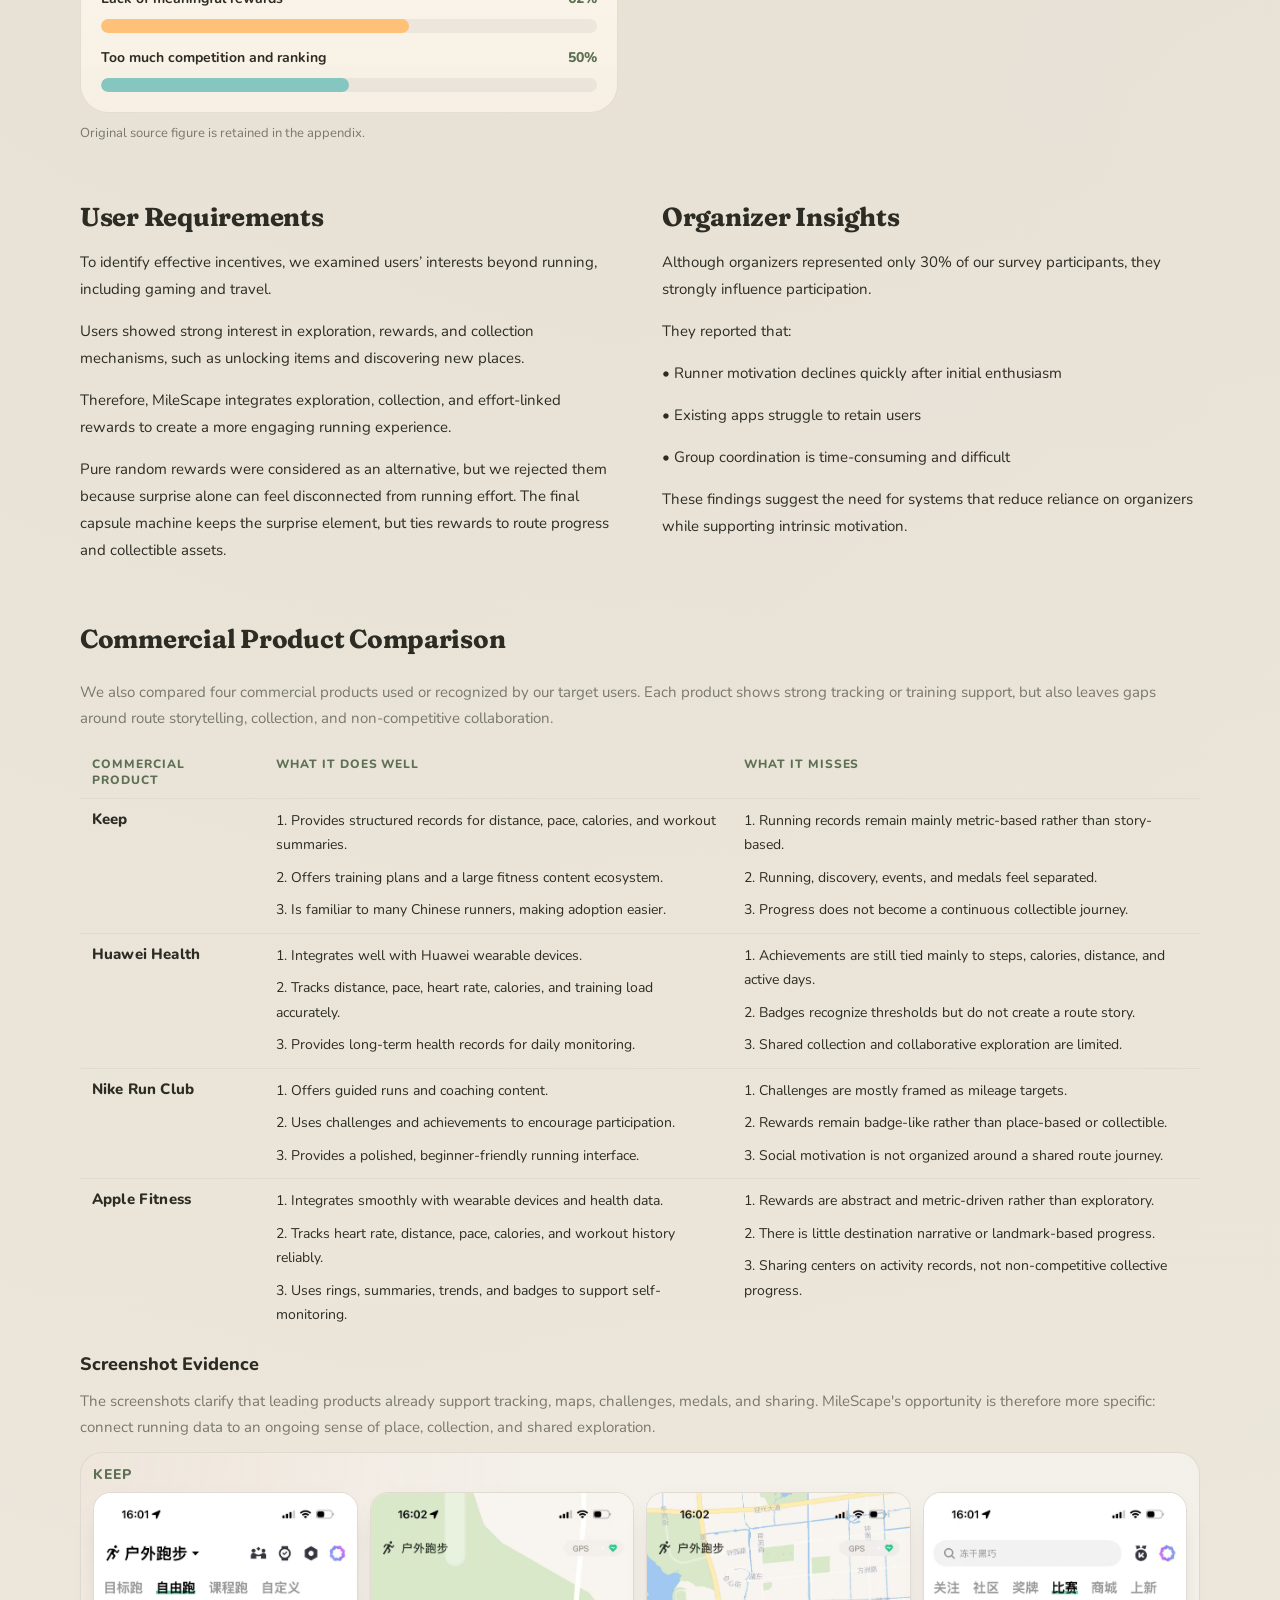
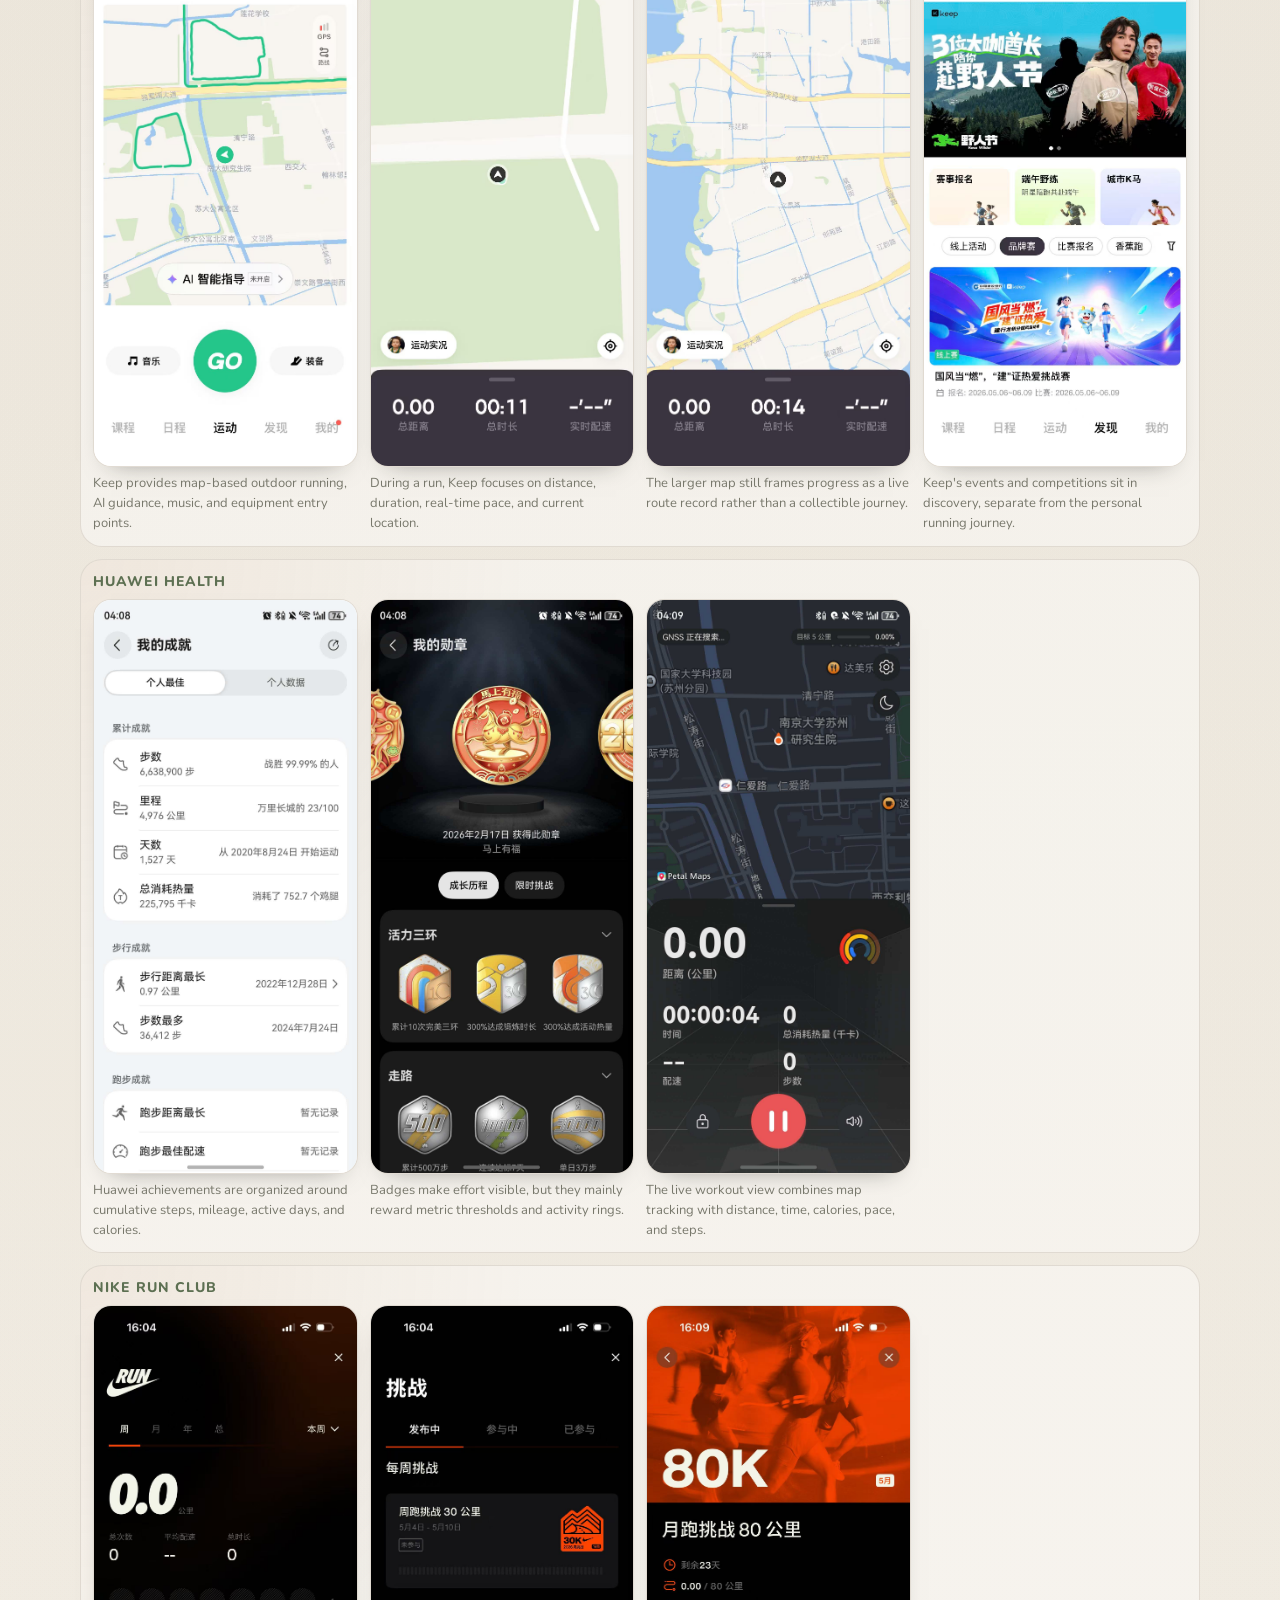
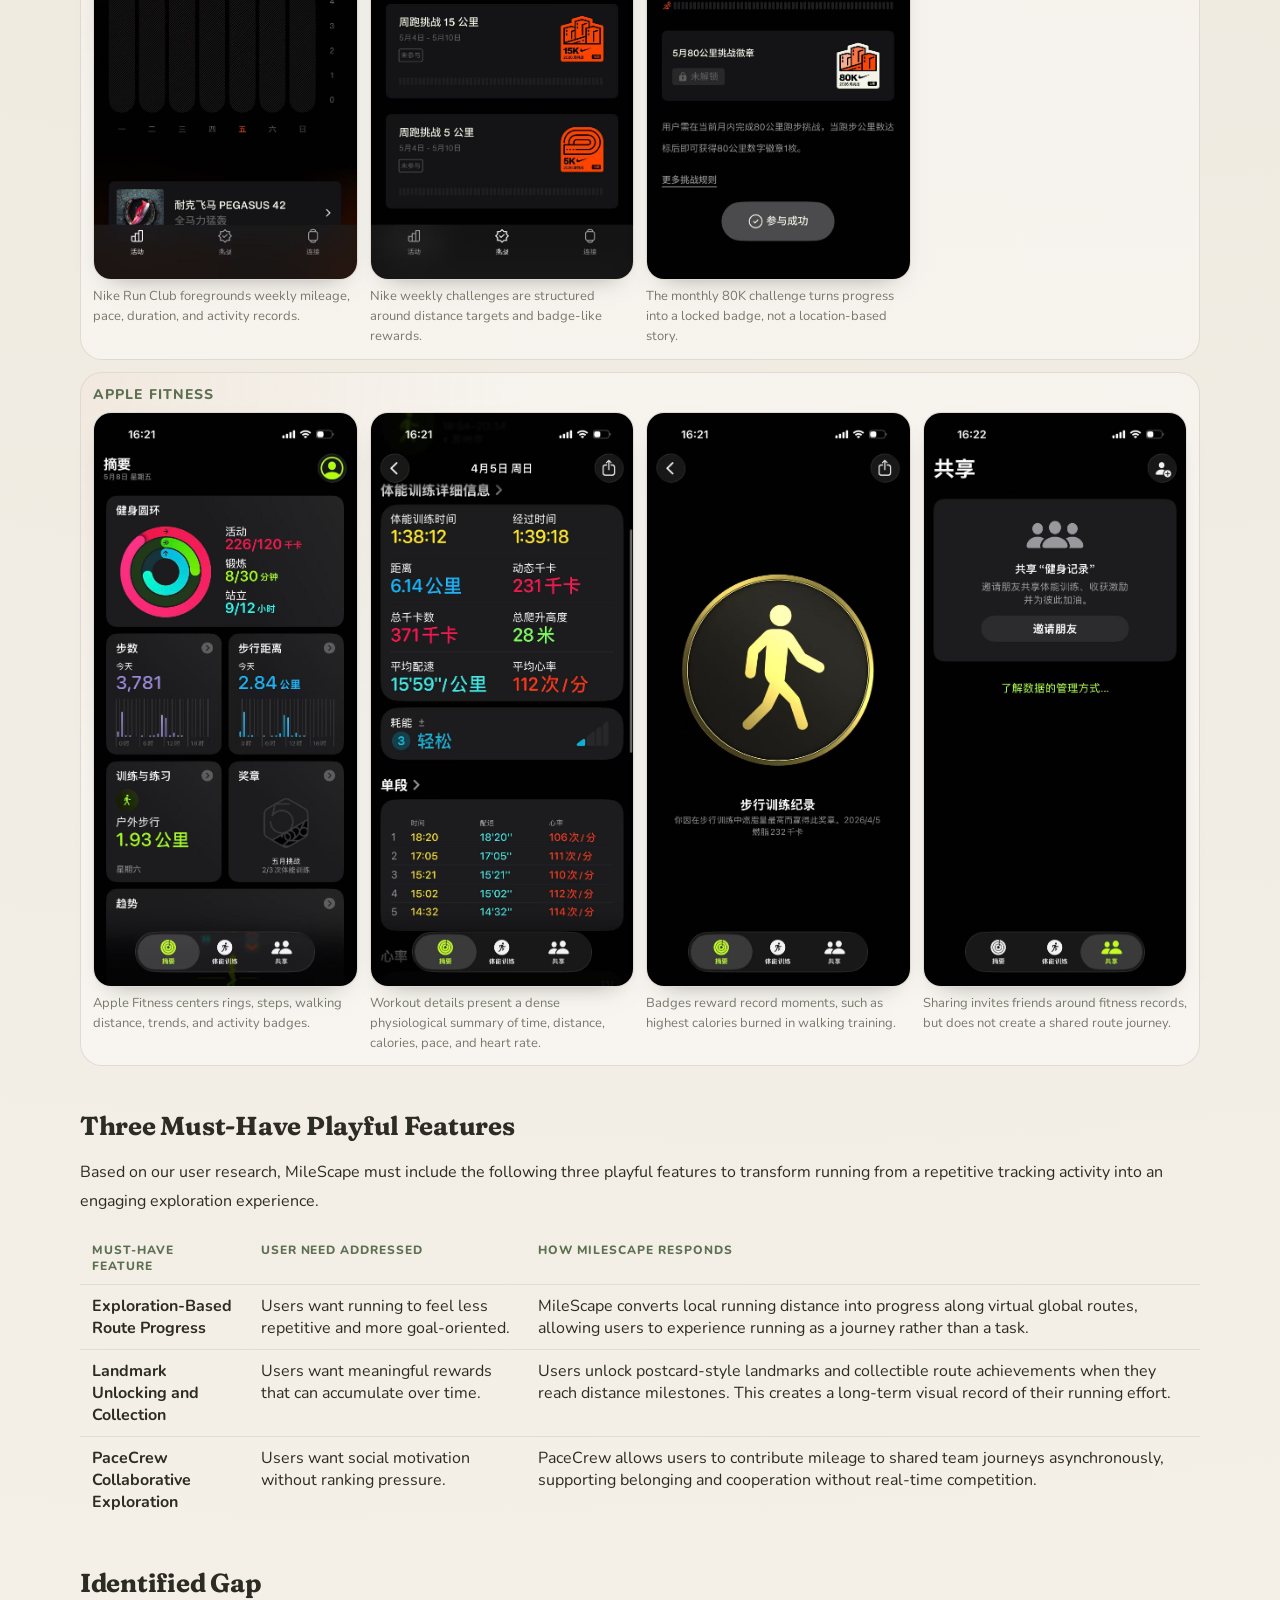
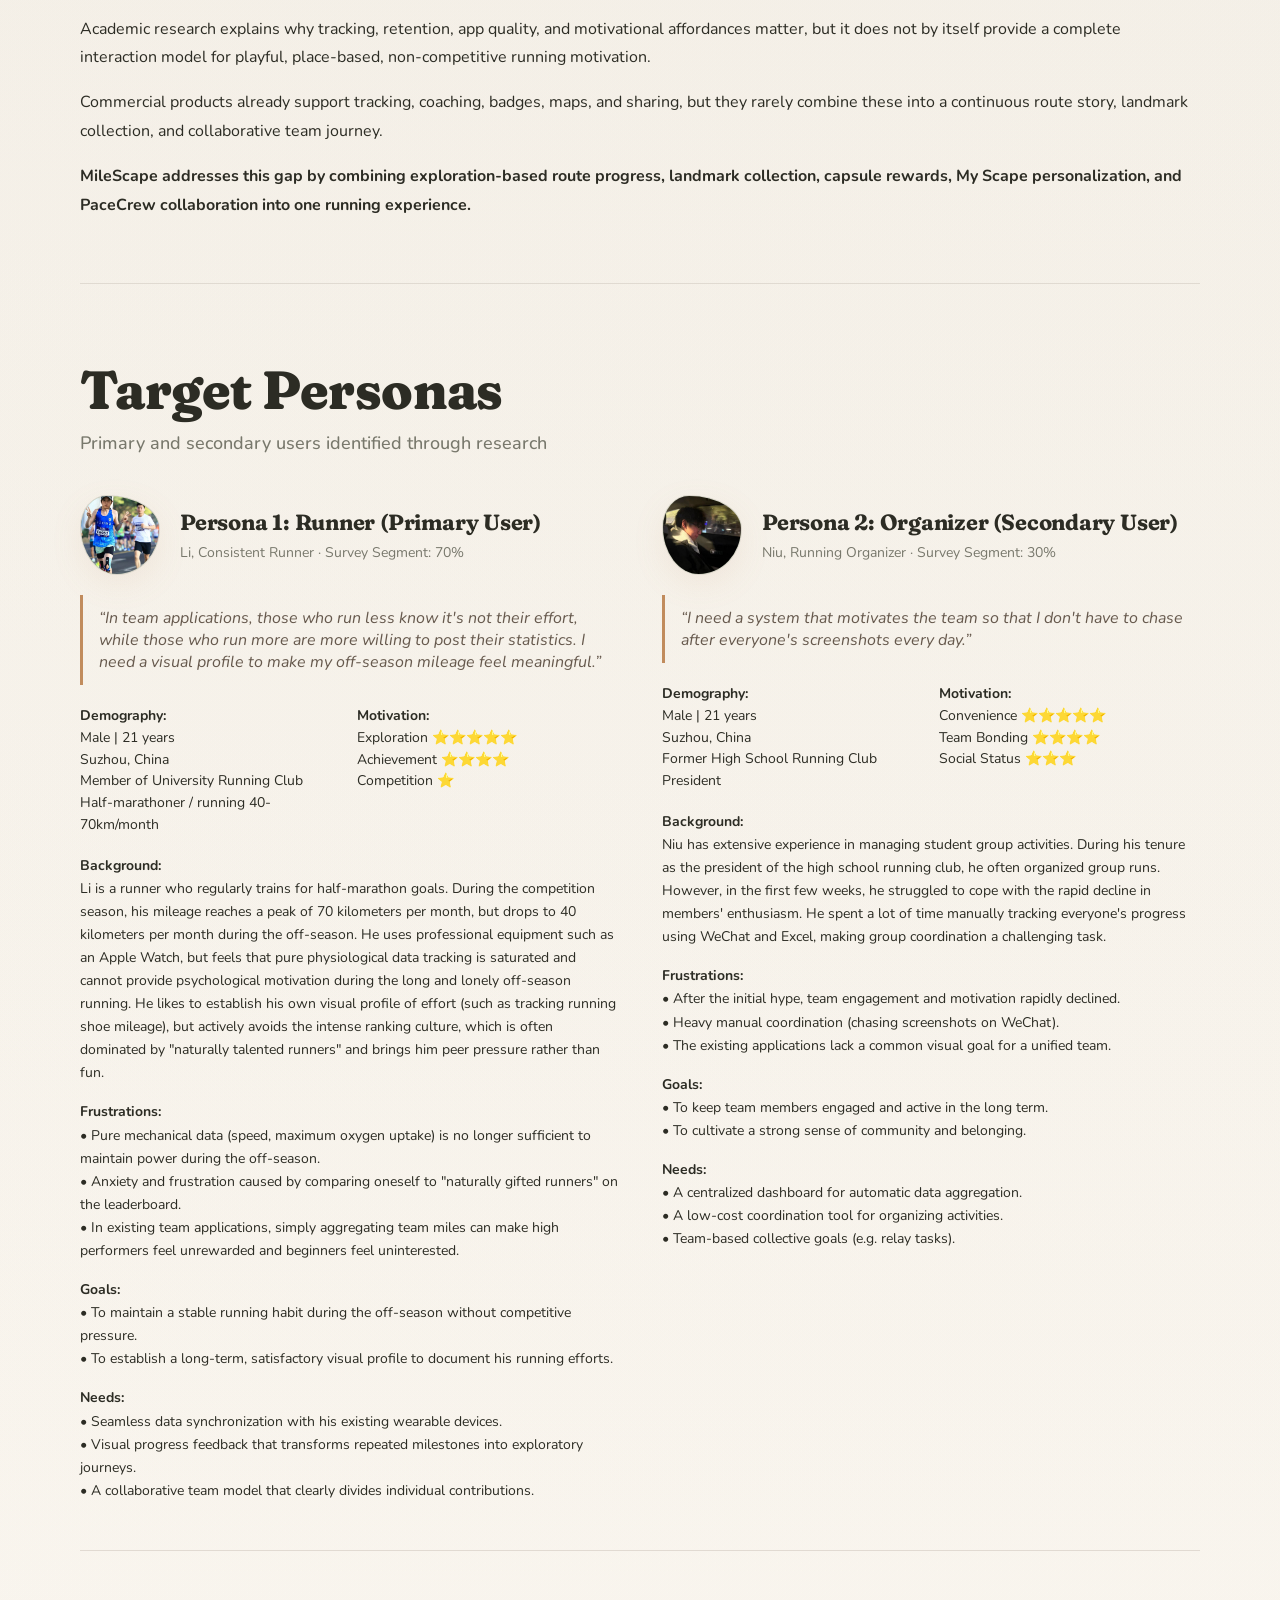
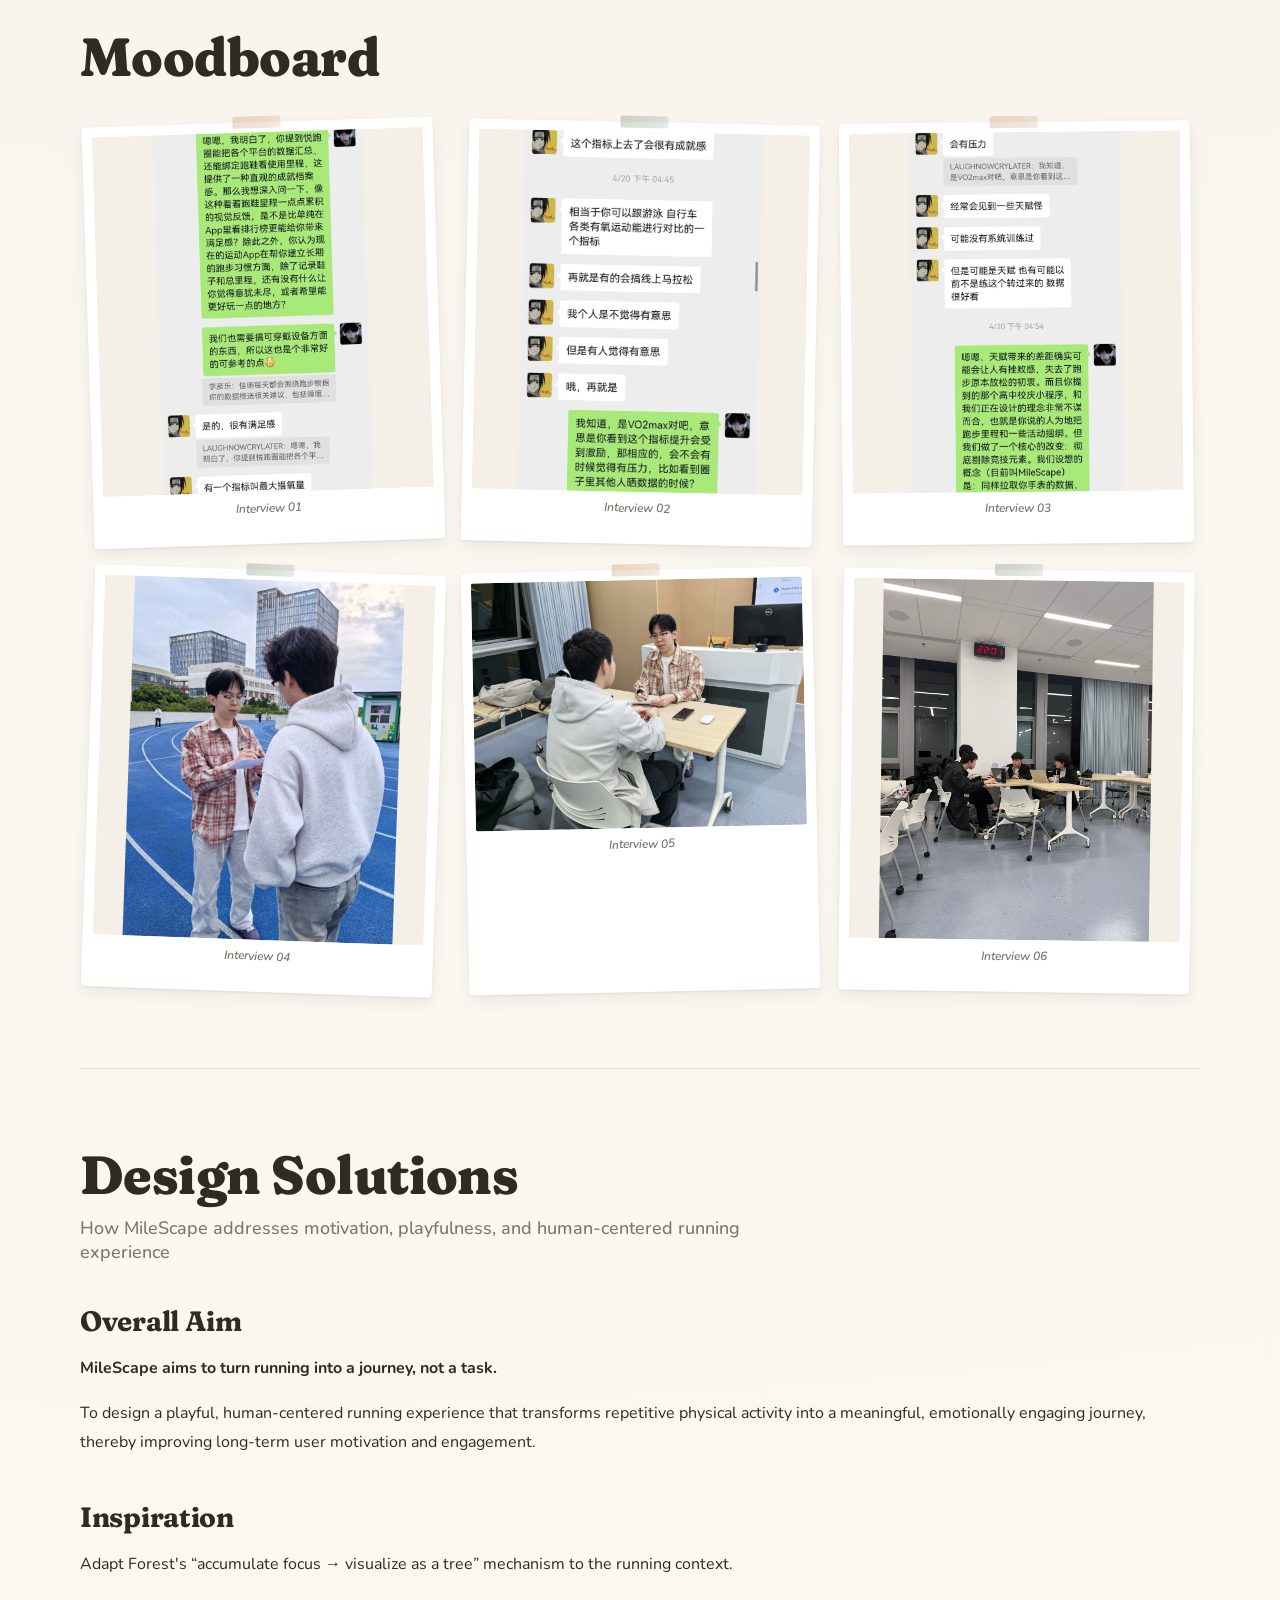
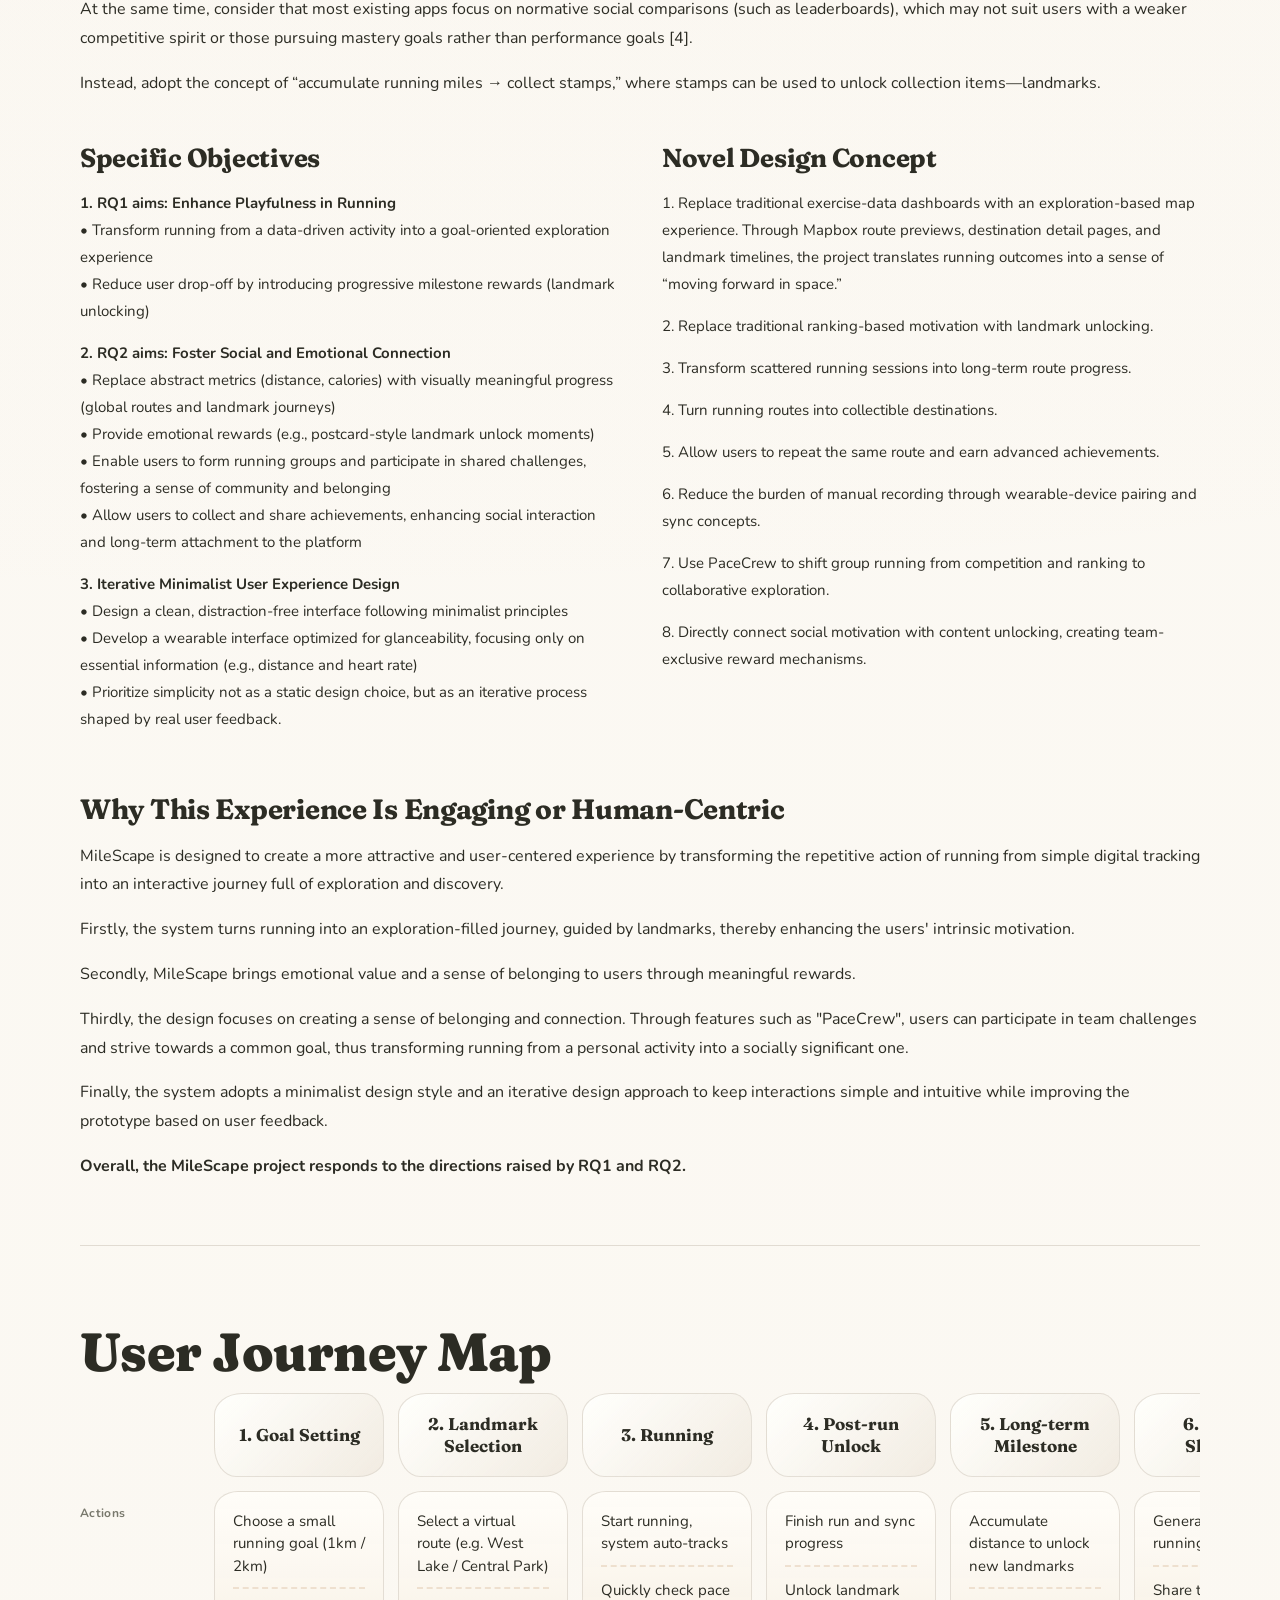
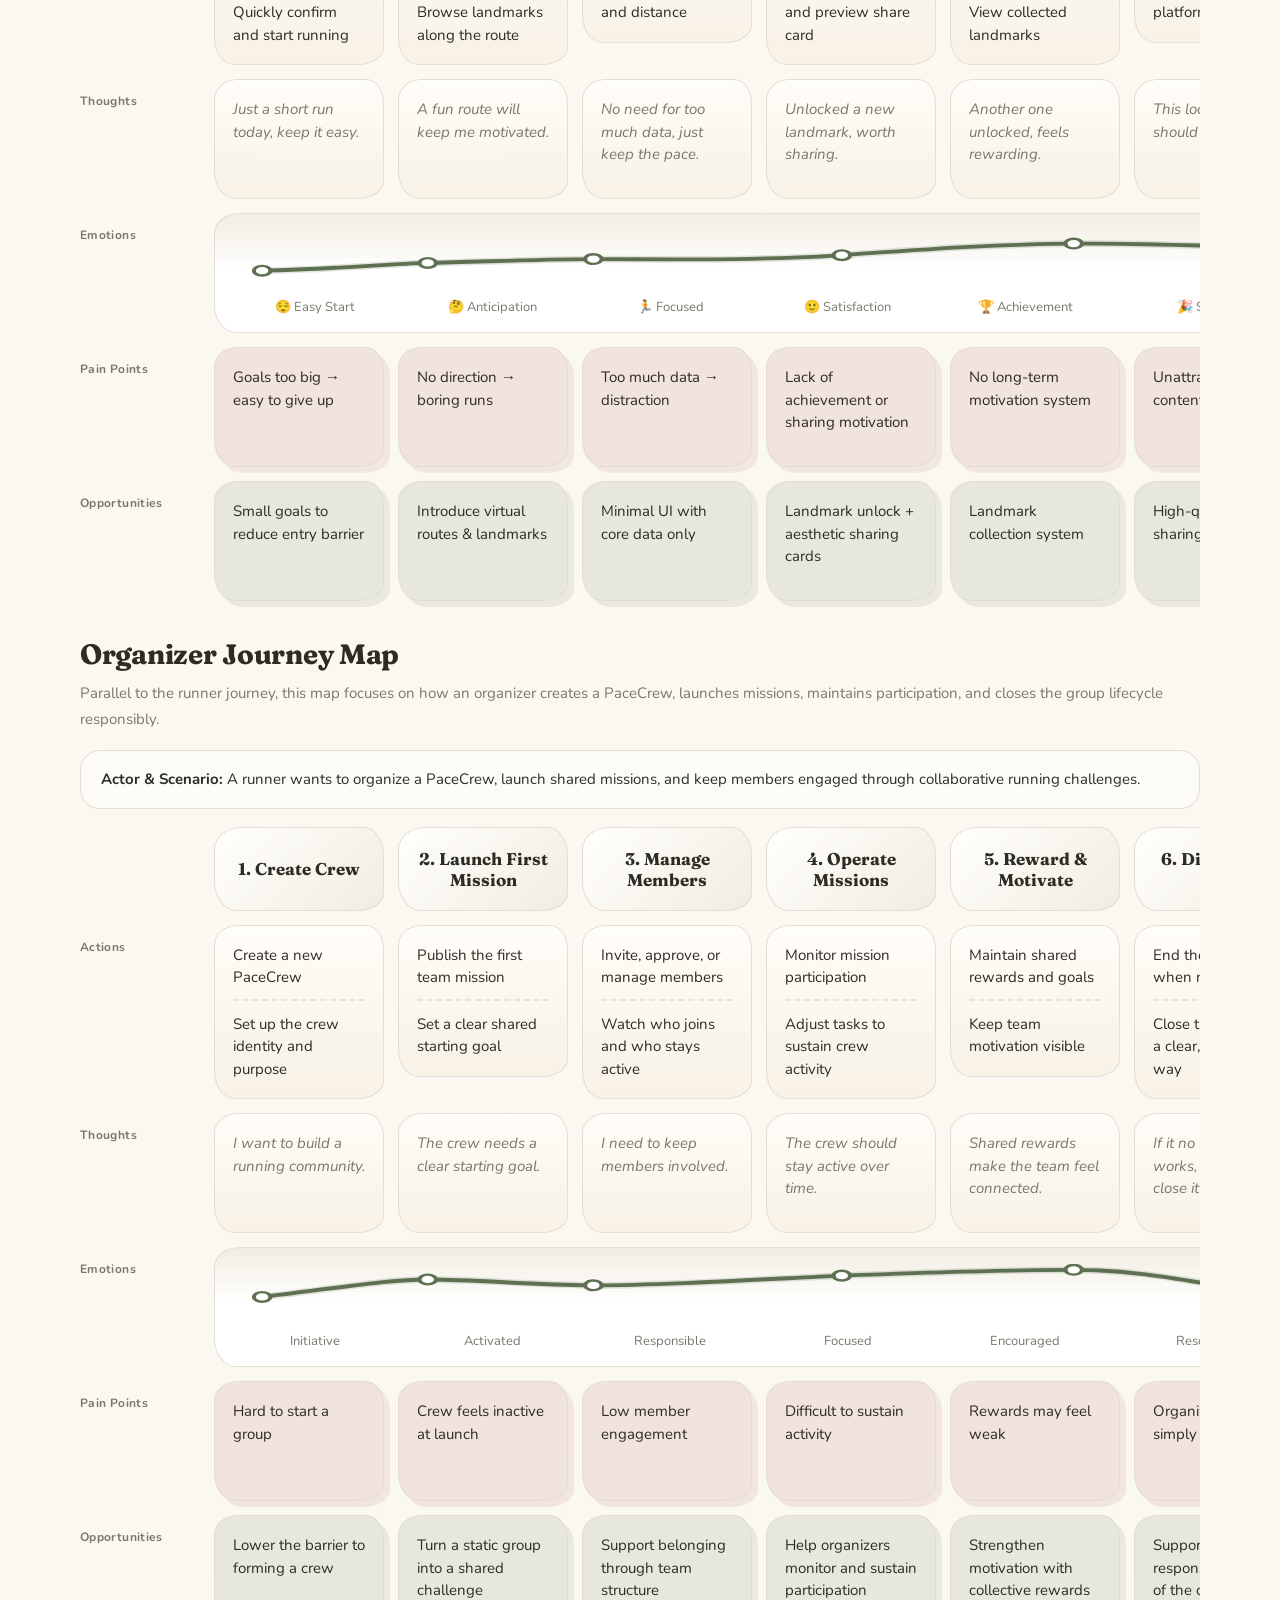
==== commit 2ec281c3: "Fix AI prompt log Chinese encoding display" ====
--- a/index.html
+++ b/index.html
@@ -6911,7 +6911,7 @@
                 <p class="evidence-link-title">Project AI Prompt Evidence</p>
                 <p class="evidence-link-note">The repository includes the MileScape project prompt log used during feature development.</p>
             </div>
-            <a class="evidence-link-button" href="ai-logs/prompts.md" target="_blank" rel="noreferrer">Open AI Log</a>
+            <a class="evidence-link-button" href="ai-logs/prompts.html" target="_blank" rel="noreferrer">Open AI Log</a>
         </div>
     </div>
 
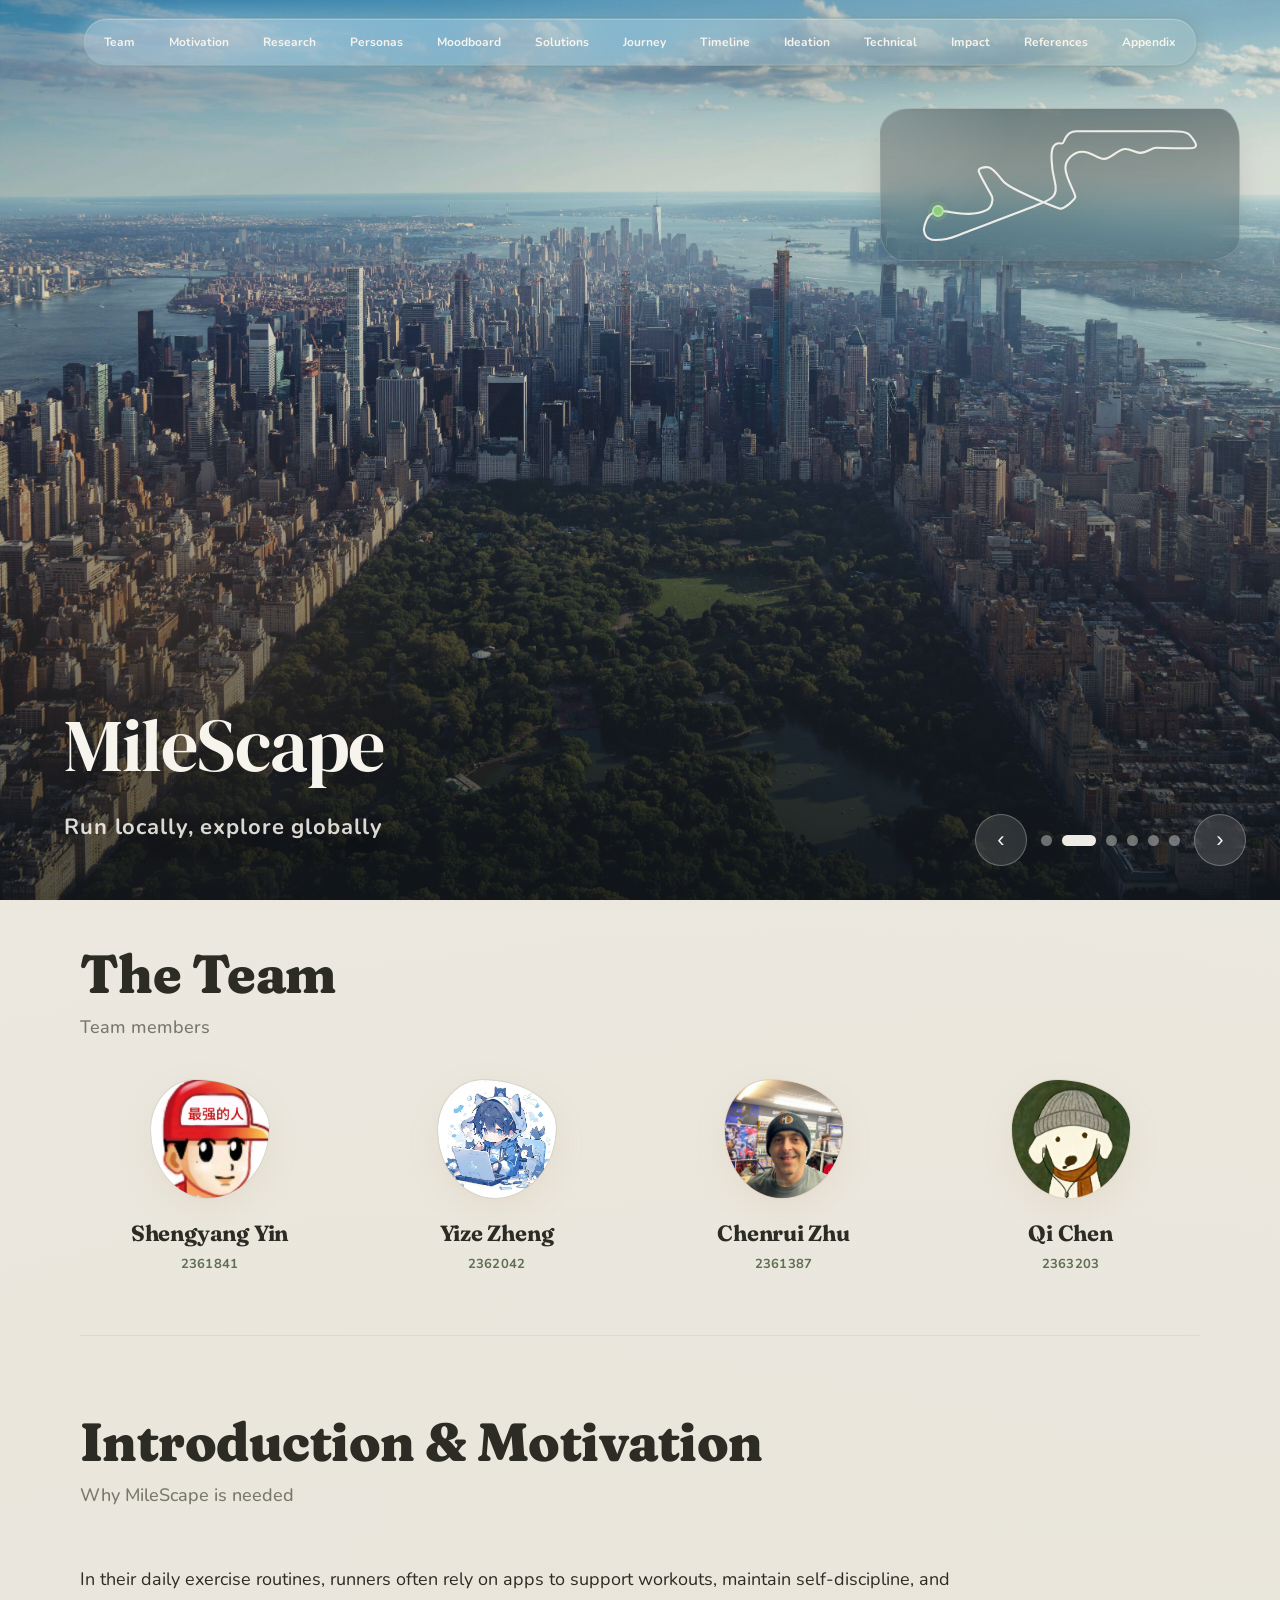
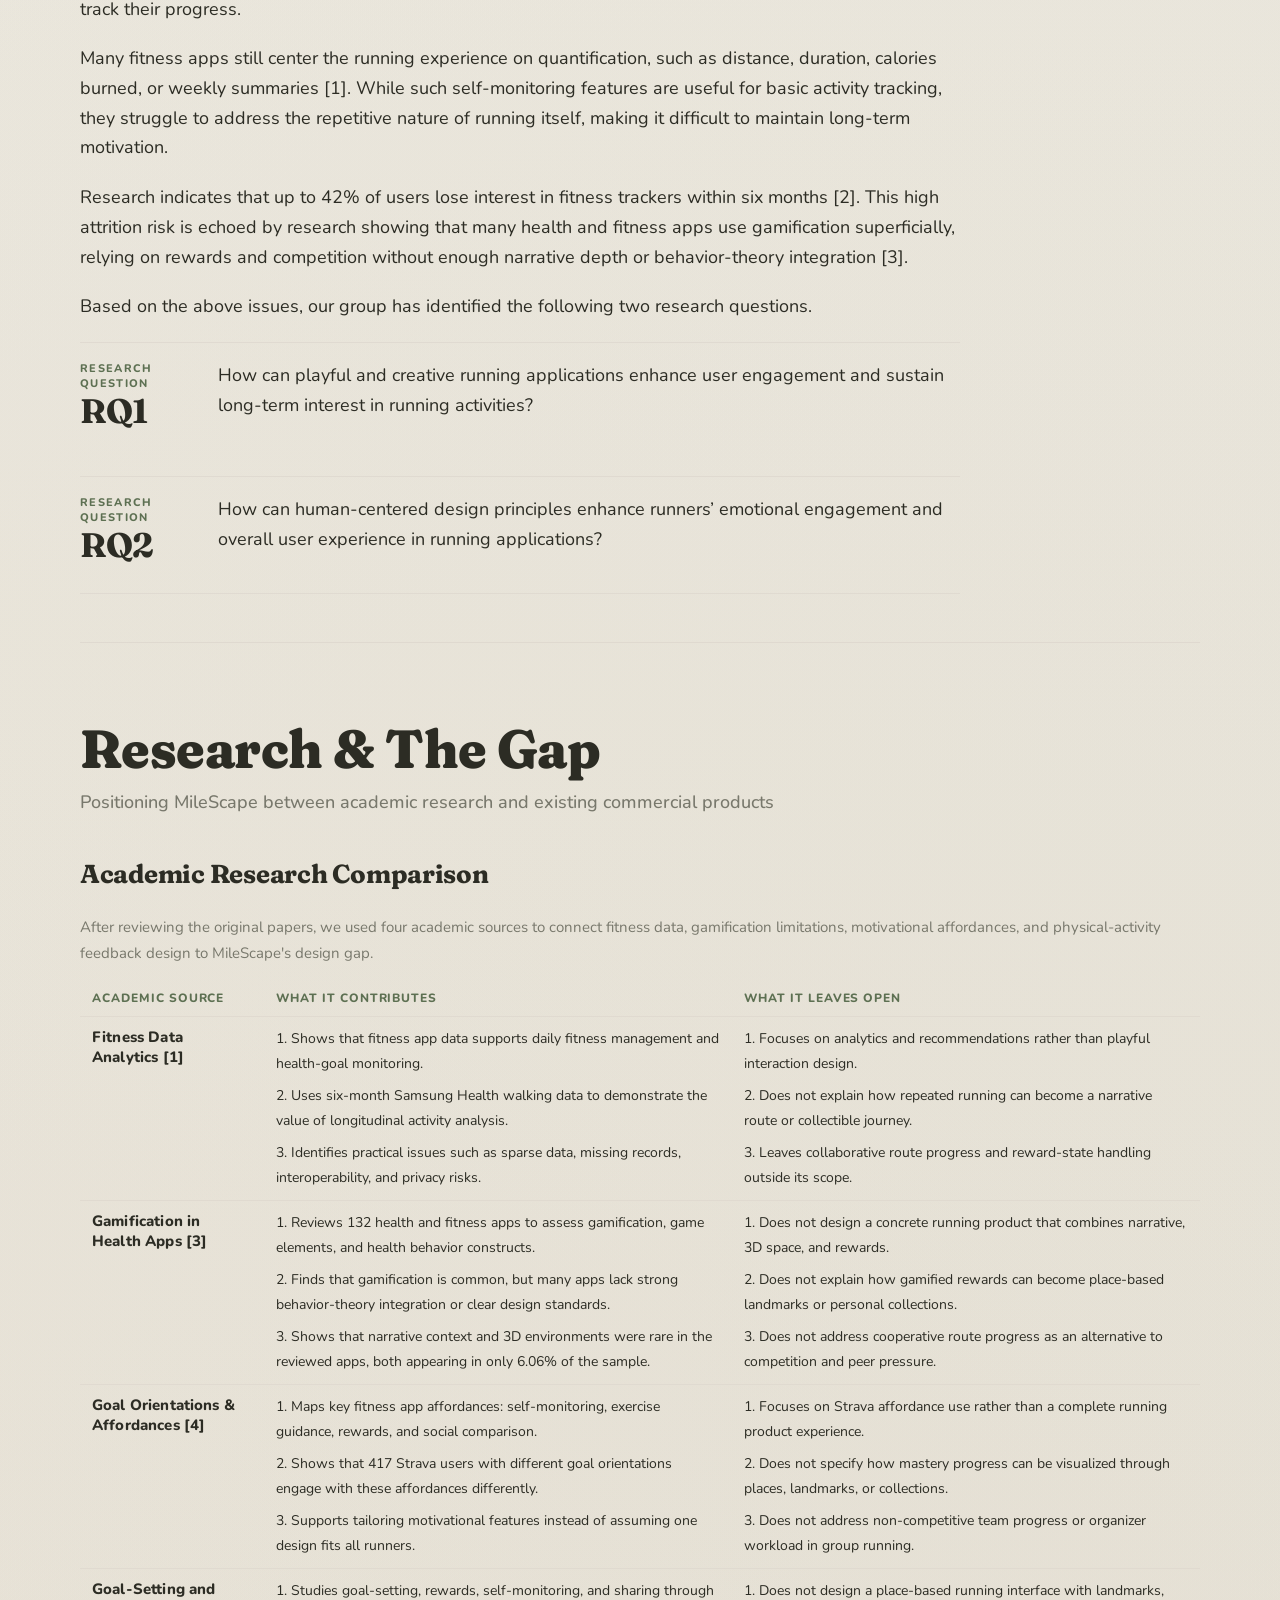
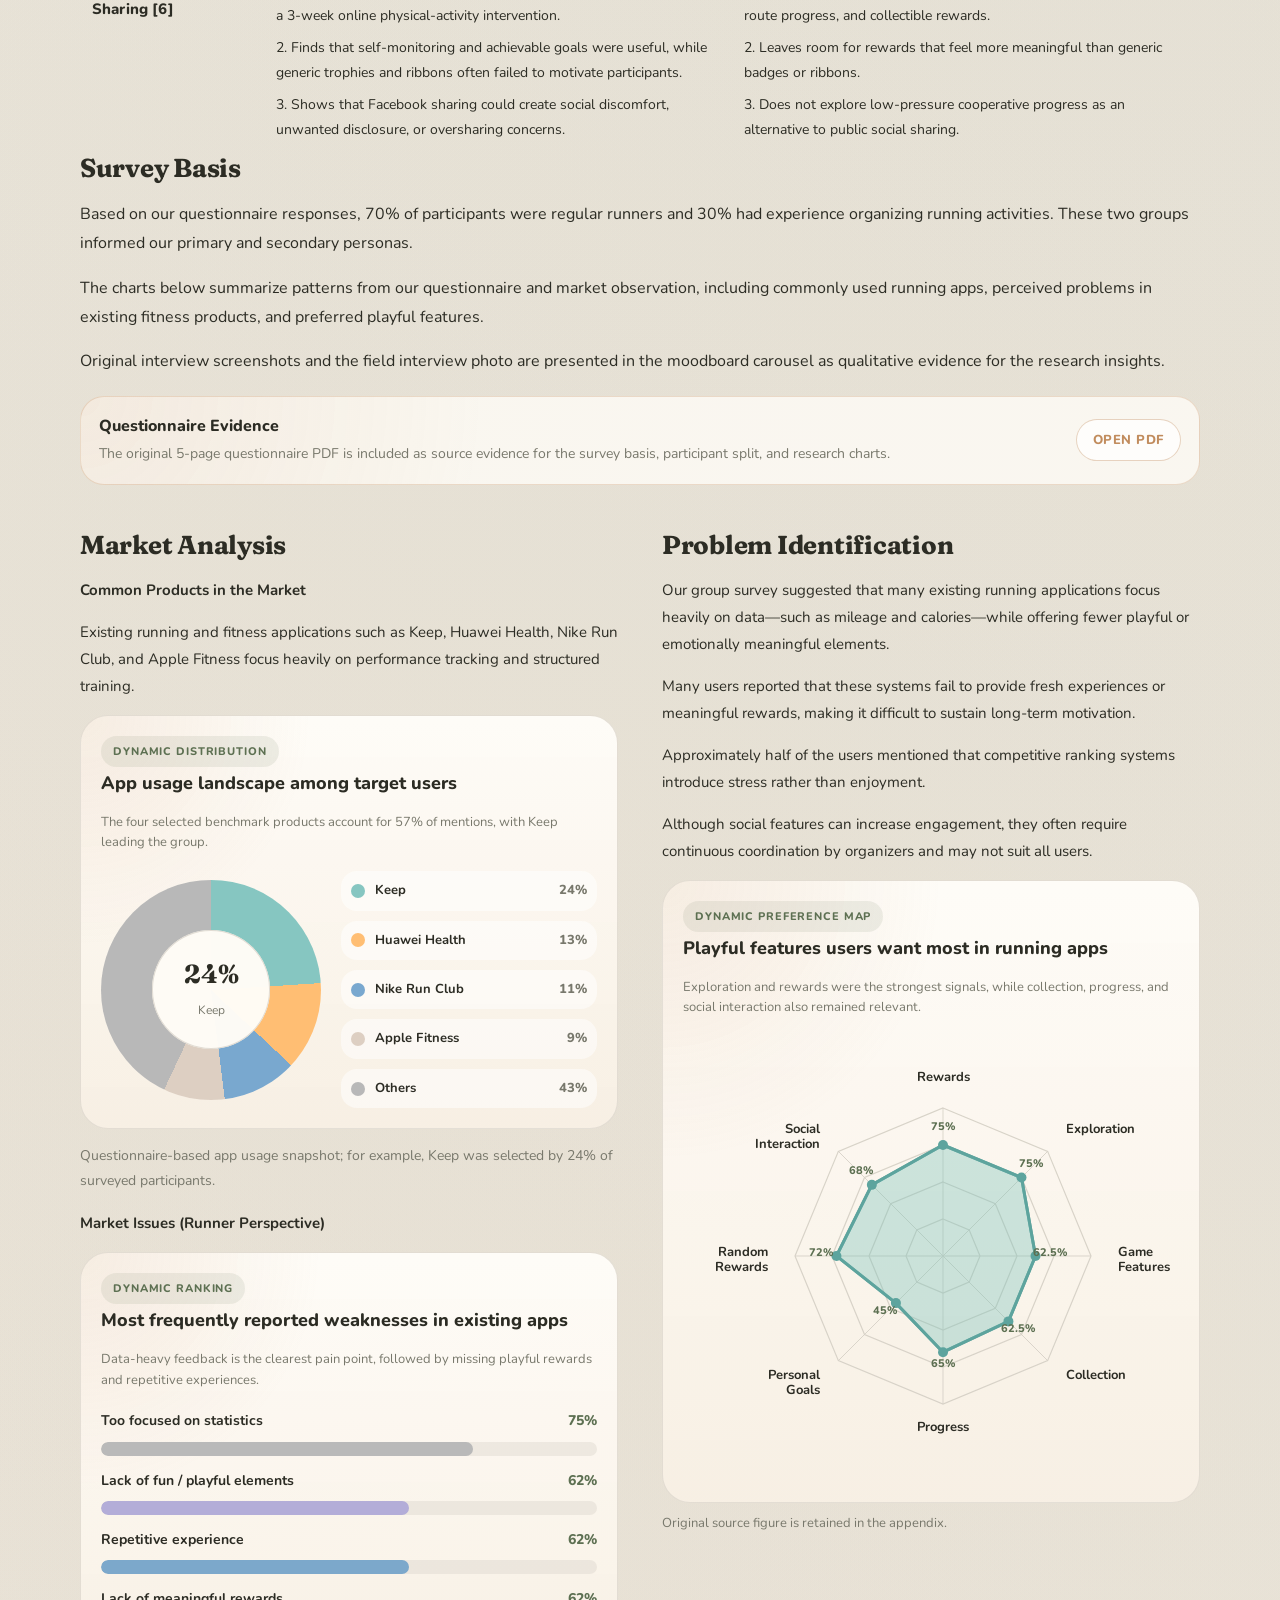
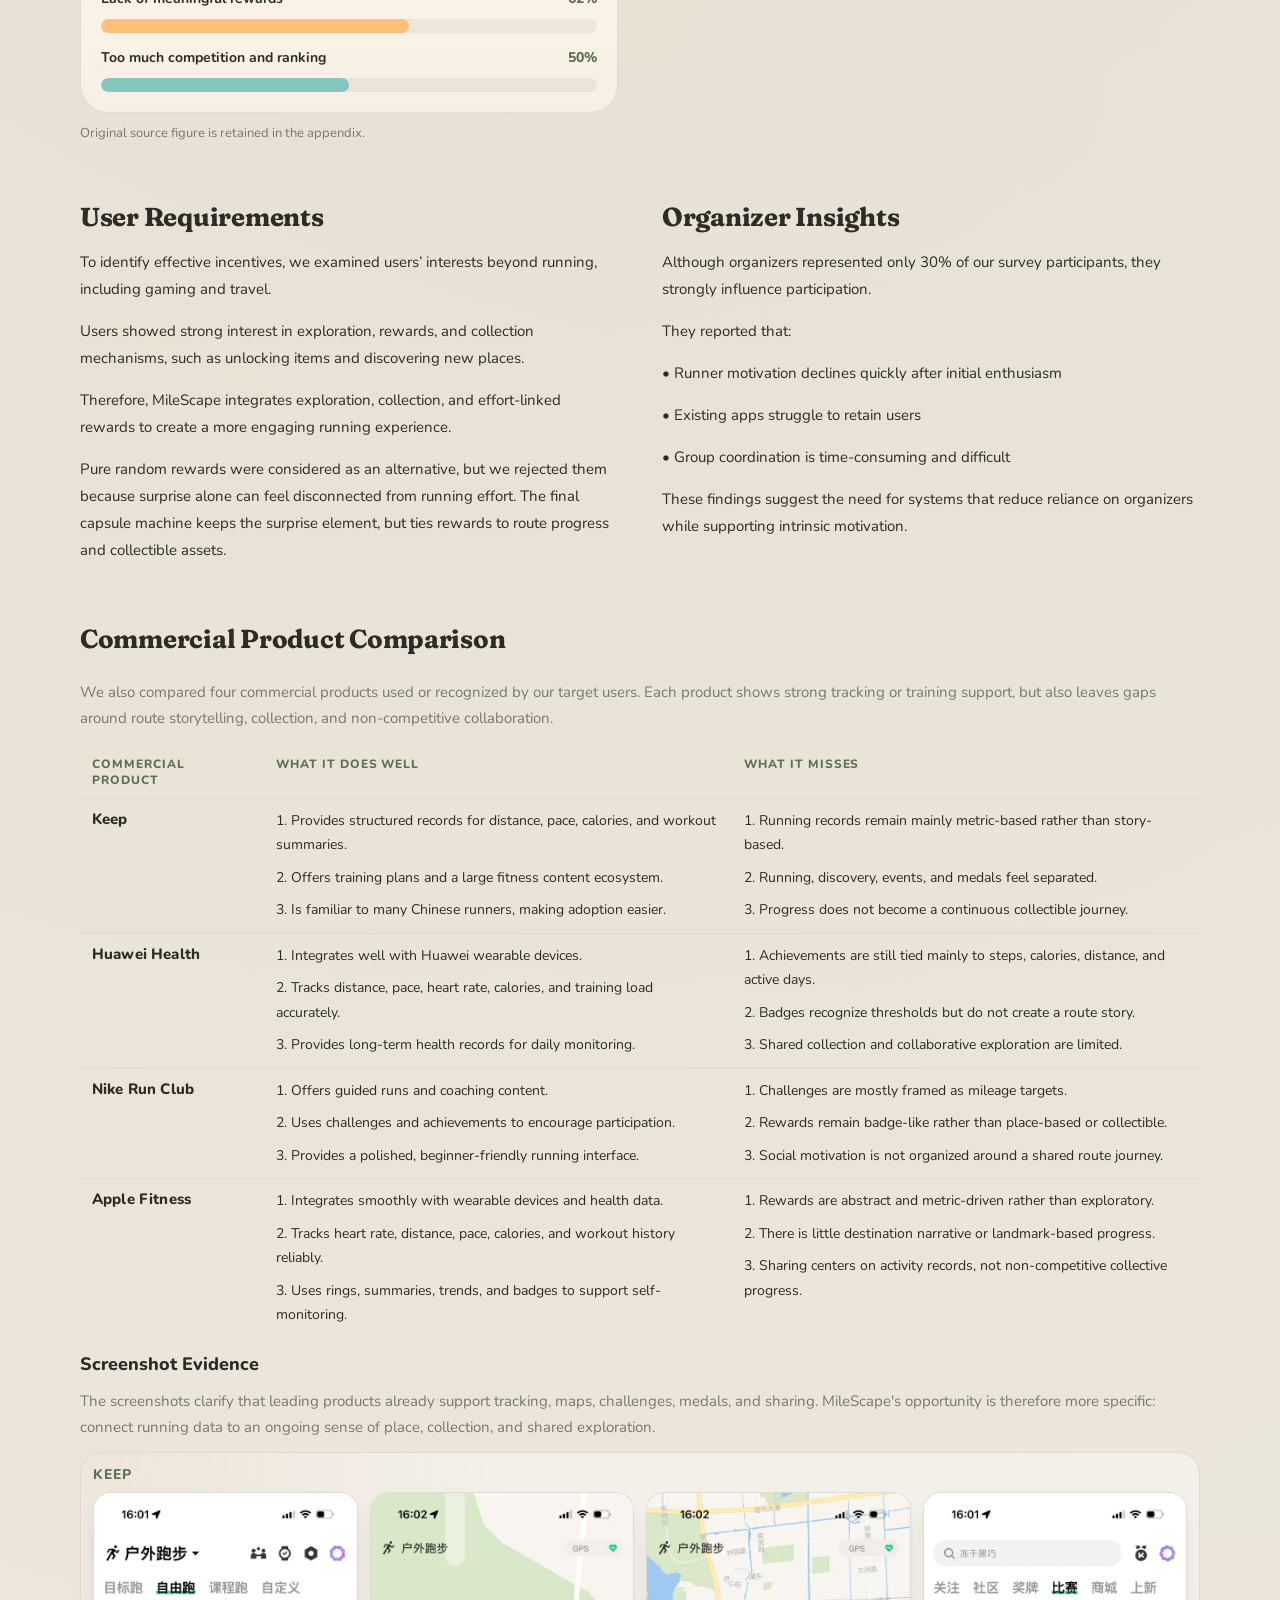
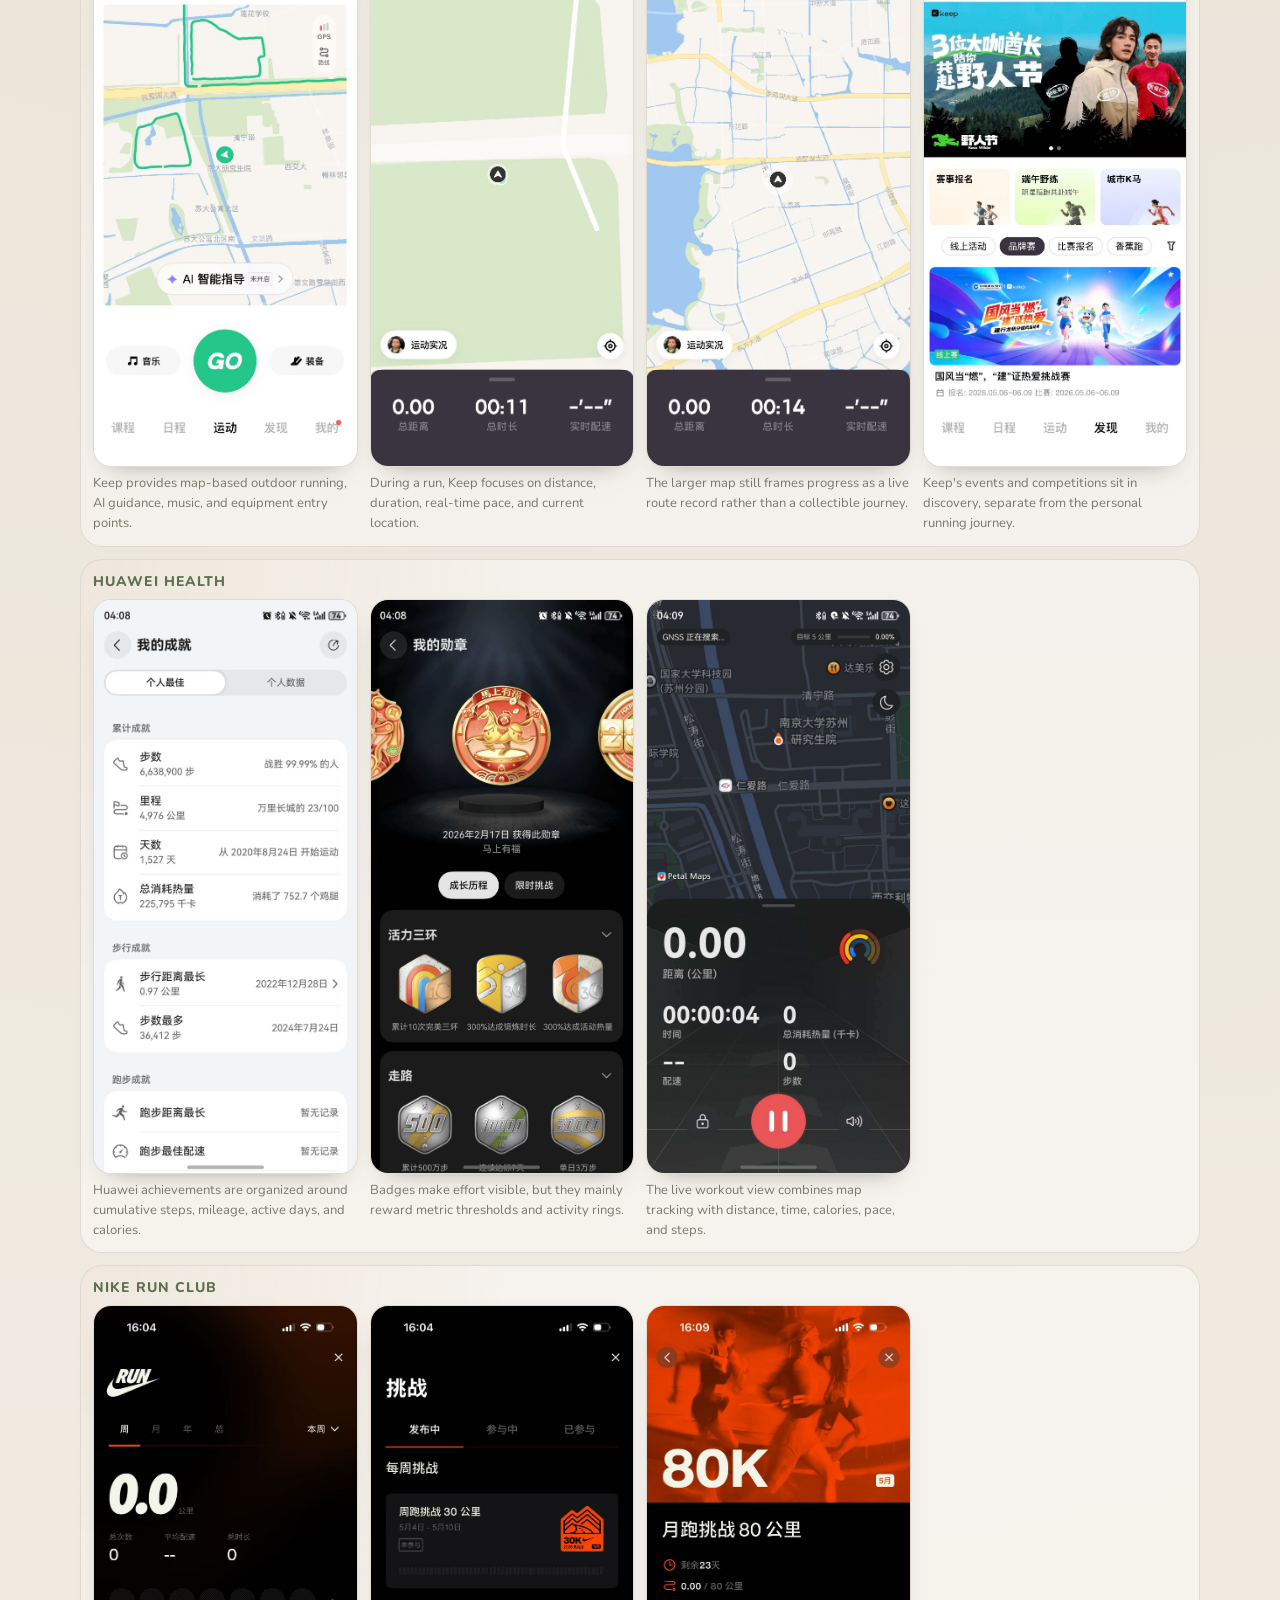
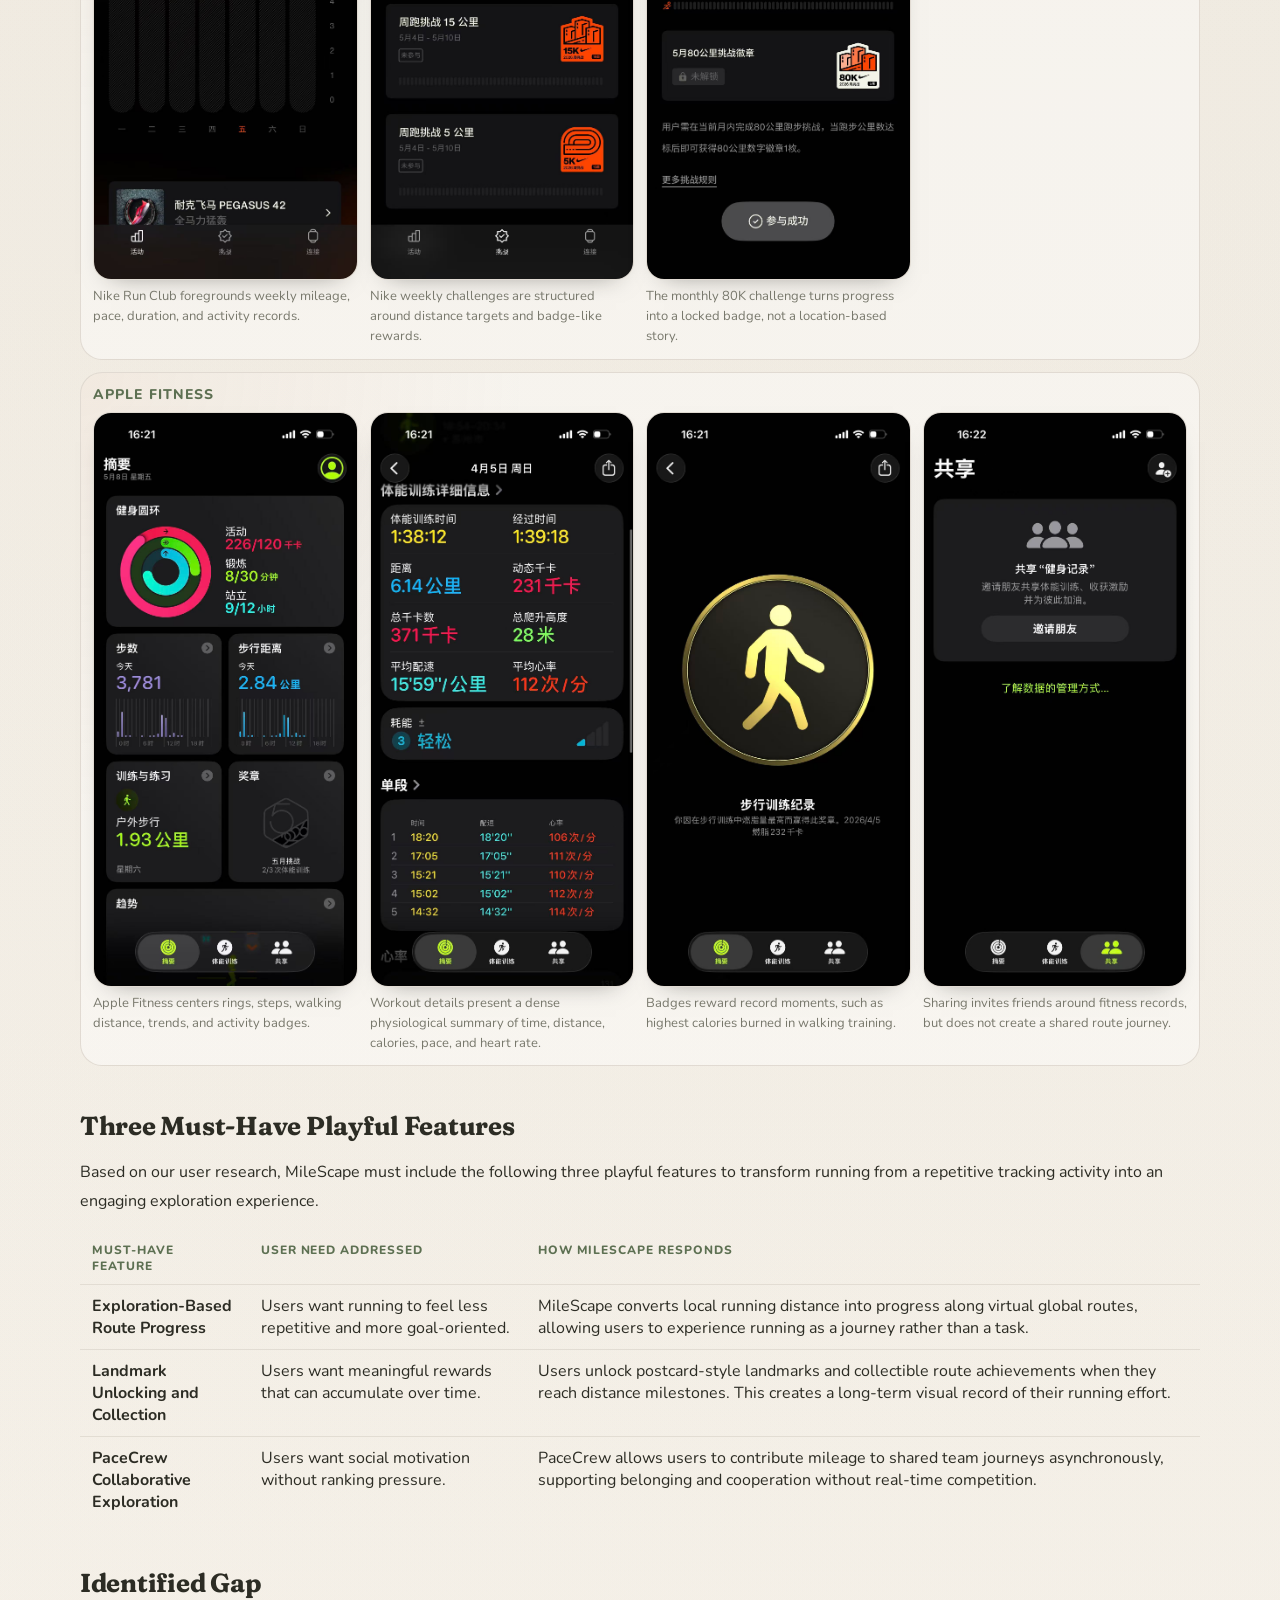
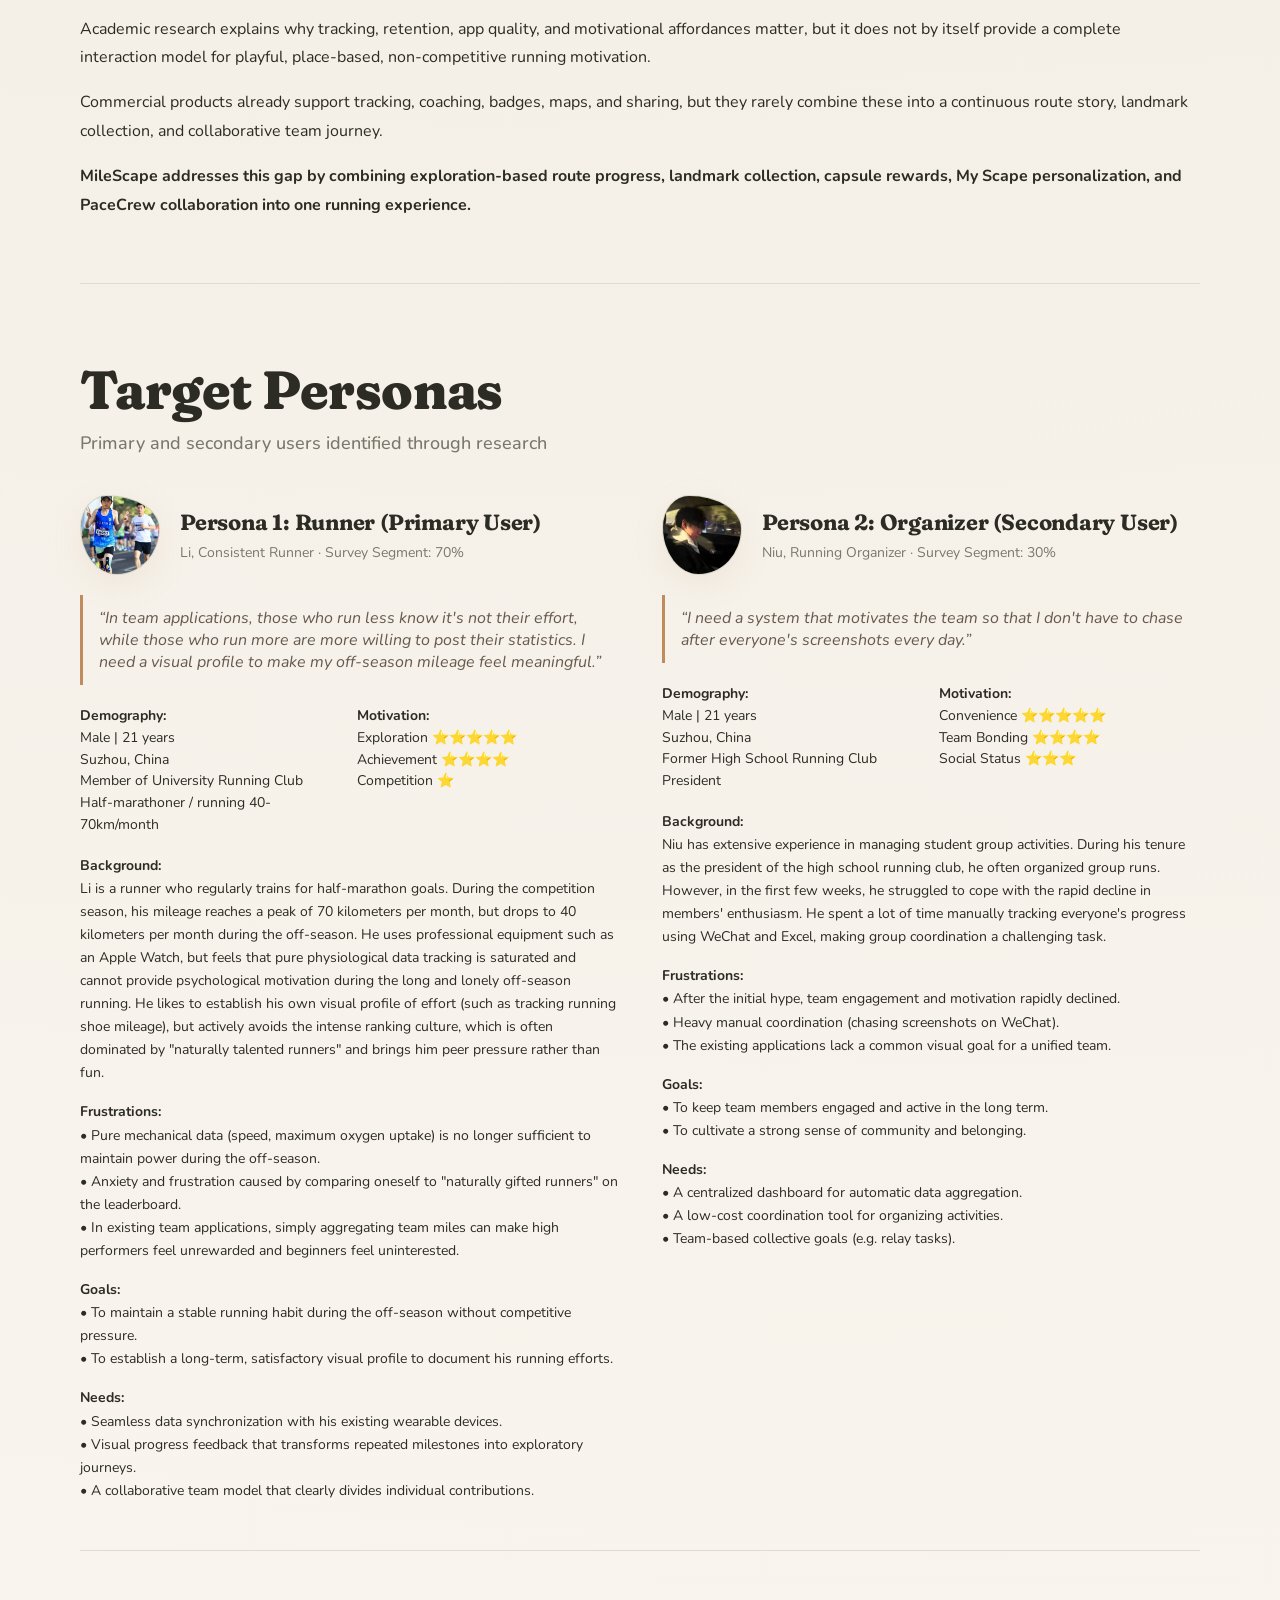
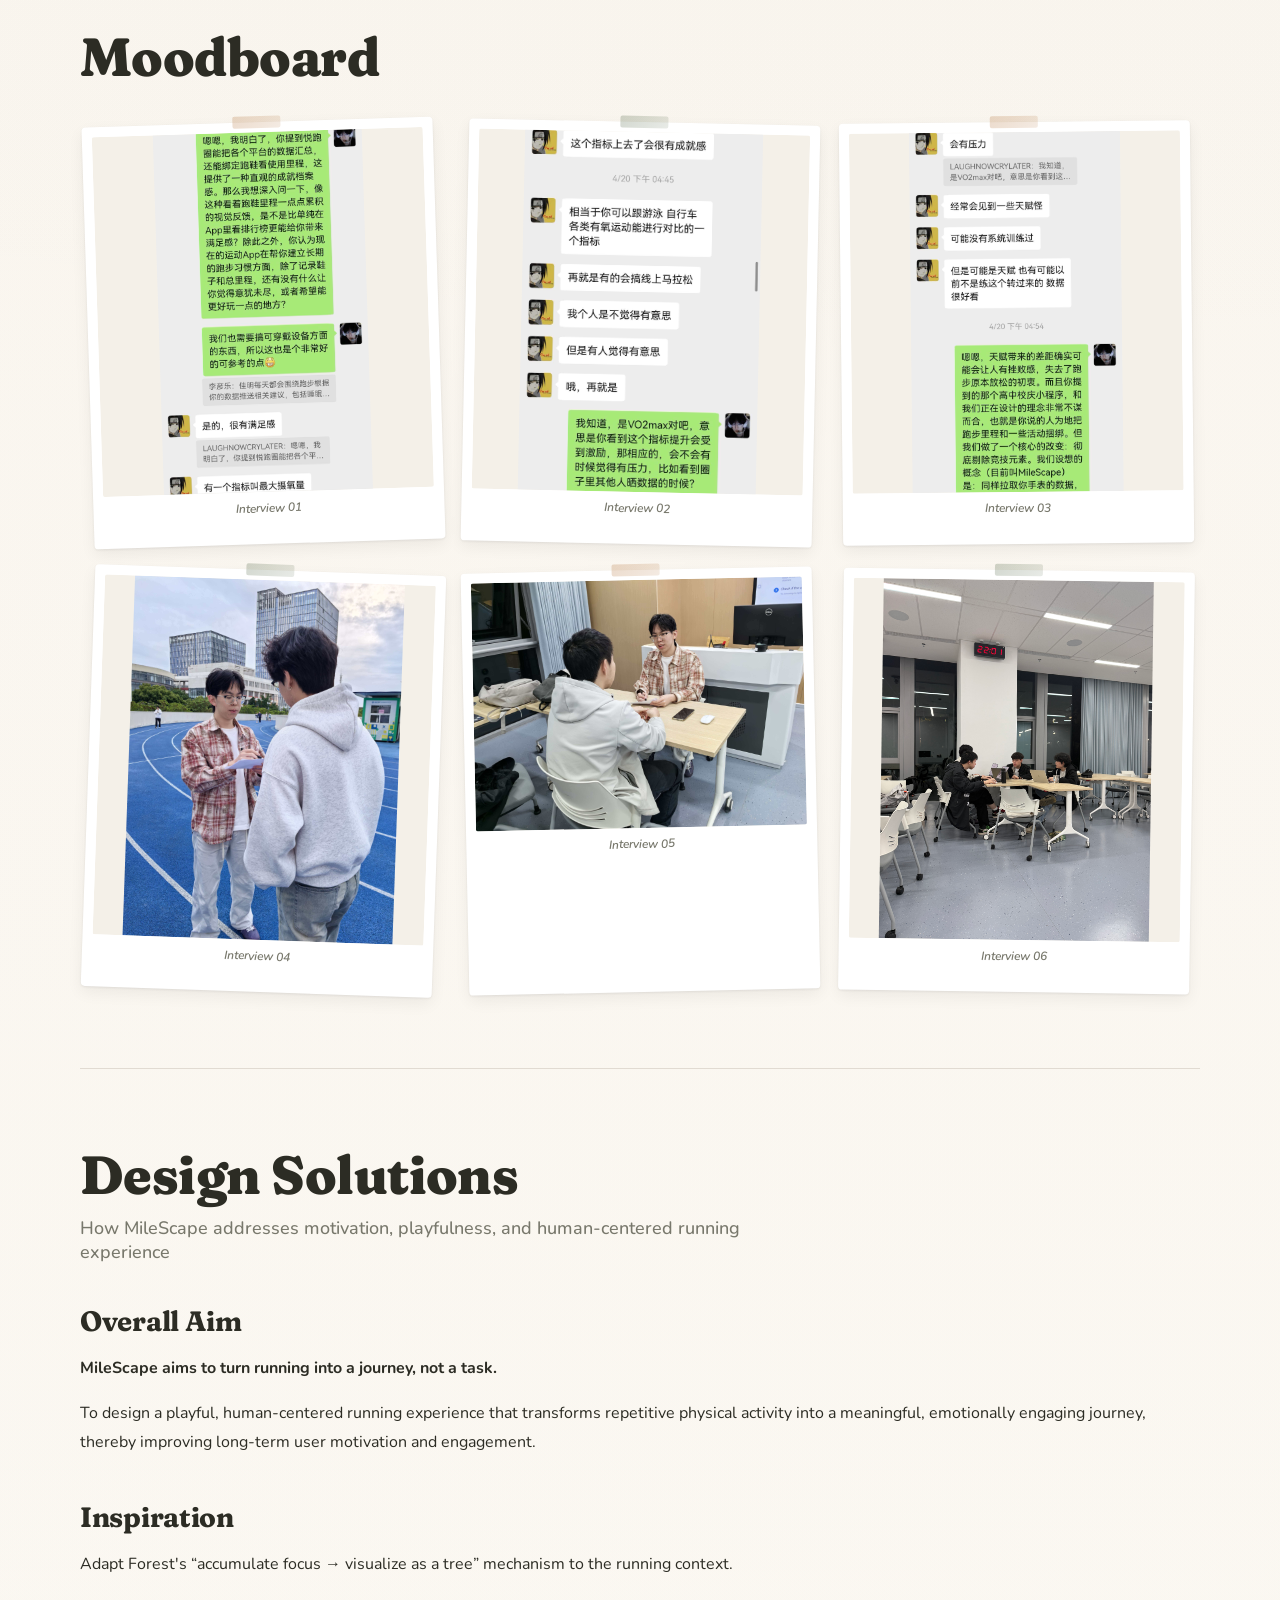
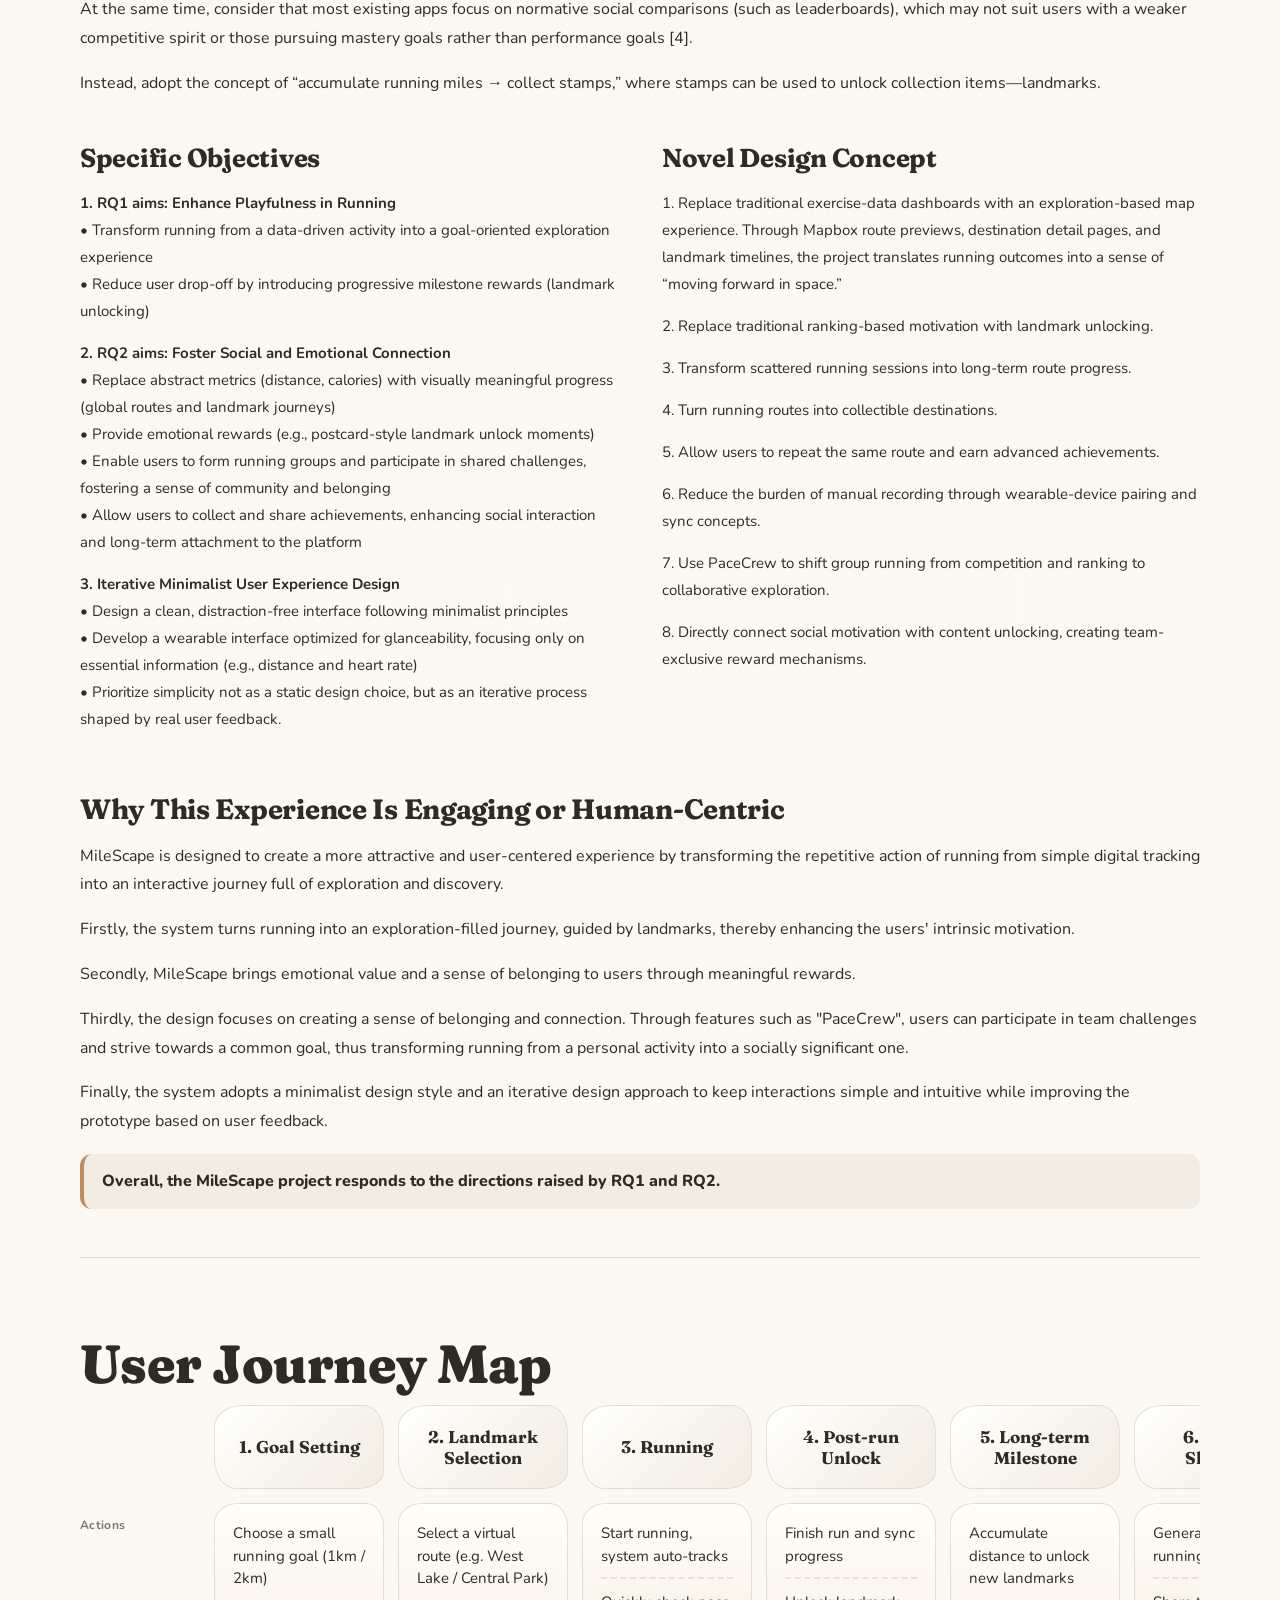
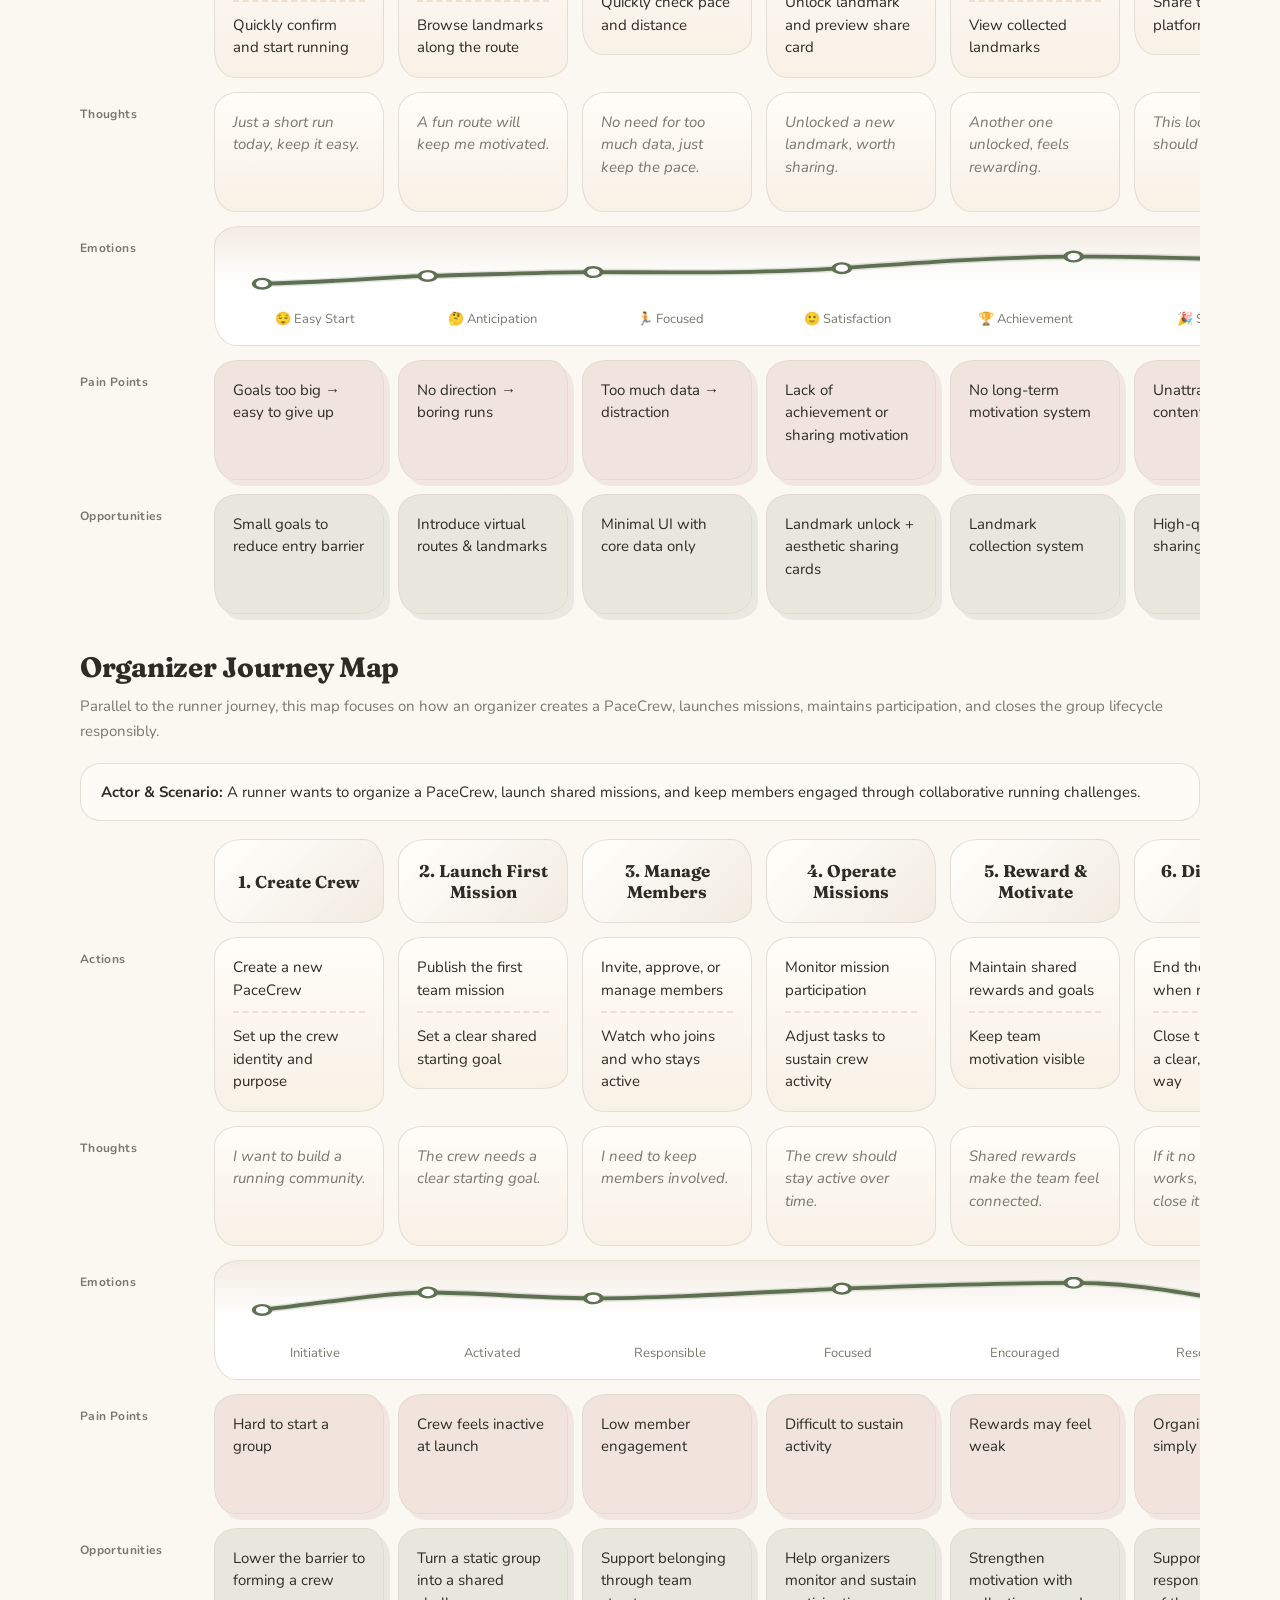
==== commit 41acf684: "Highlight RQ summary statement" ====
--- a/index.html
+++ b/index.html
@@ -2162,6 +2162,18 @@
 
         .appendix-summary:hover {
             color: var(--primary);
+        }
+
+        .research-summary-highlight {
+            margin: 18px 0 0;
+            padding: 14px 18px;
+            border-left: 4px solid var(--secondary);
+            border-radius: 12px;
+            background: rgba(230, 220, 205, 0.42);
+            color: var(--foreground);
+            font-size: 16px;
+            line-height: 1.7;
+            font-weight: 800;
         }
 
         .appendix-grid {
@@ -5200,7 +5212,7 @@
             <p>Secondly, MileScape brings emotional value and a sense of belonging to users through meaningful rewards.</p>
             <p>Thirdly, the design focuses on creating a sense of belonging and connection. Through features such as "PaceCrew", users can participate in team challenges and strive towards a common goal, thus transforming running from a personal activity into a socially significant one.</p>
             <p>Finally, the system adopts a minimalist design style and an iterative design approach to keep interactions simple and intuitive while improving the prototype based on user feedback.</p>
-            <p><strong>Overall, the MileScape project responds to the directions raised by RQ1 and RQ2.</strong></p>
+            <p class="research-summary-highlight">Overall, the MileScape project responds to the directions raised by RQ1 and RQ2.</p>
         </div>
     </div>
 </div>
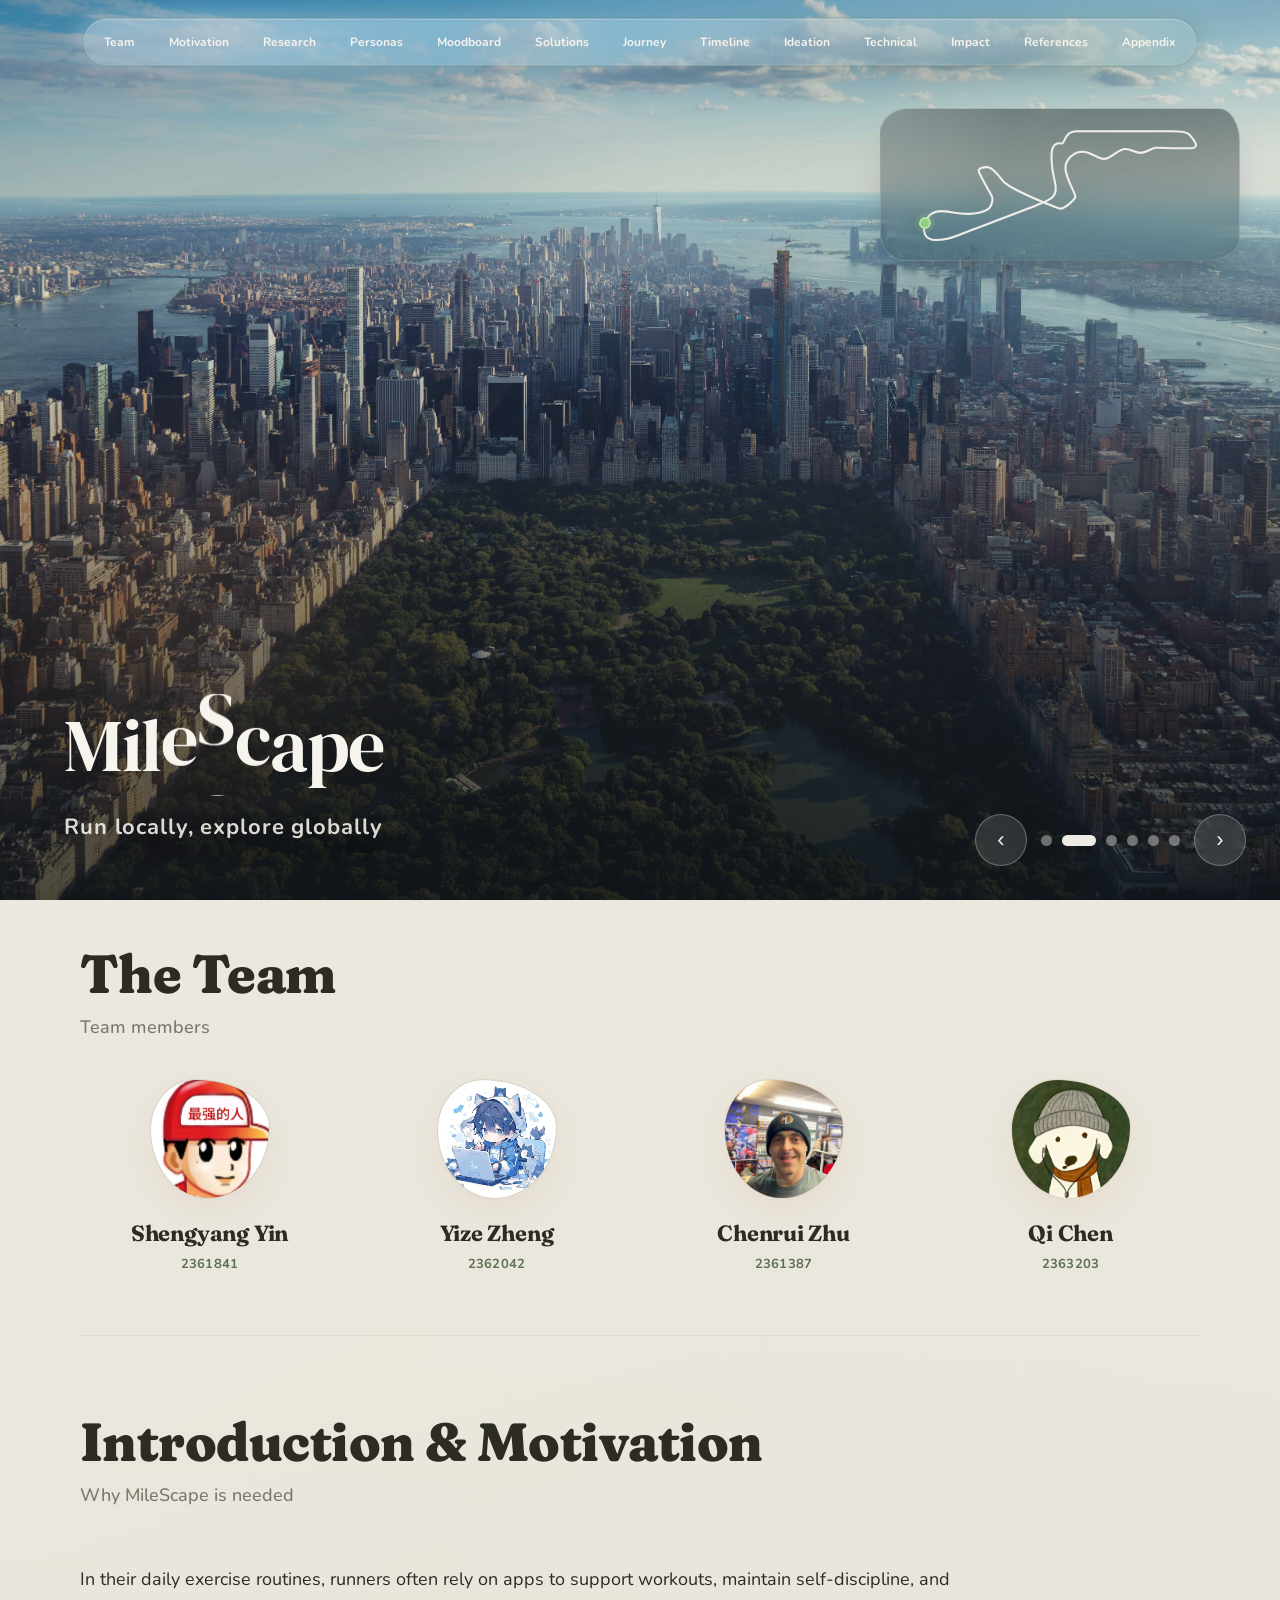
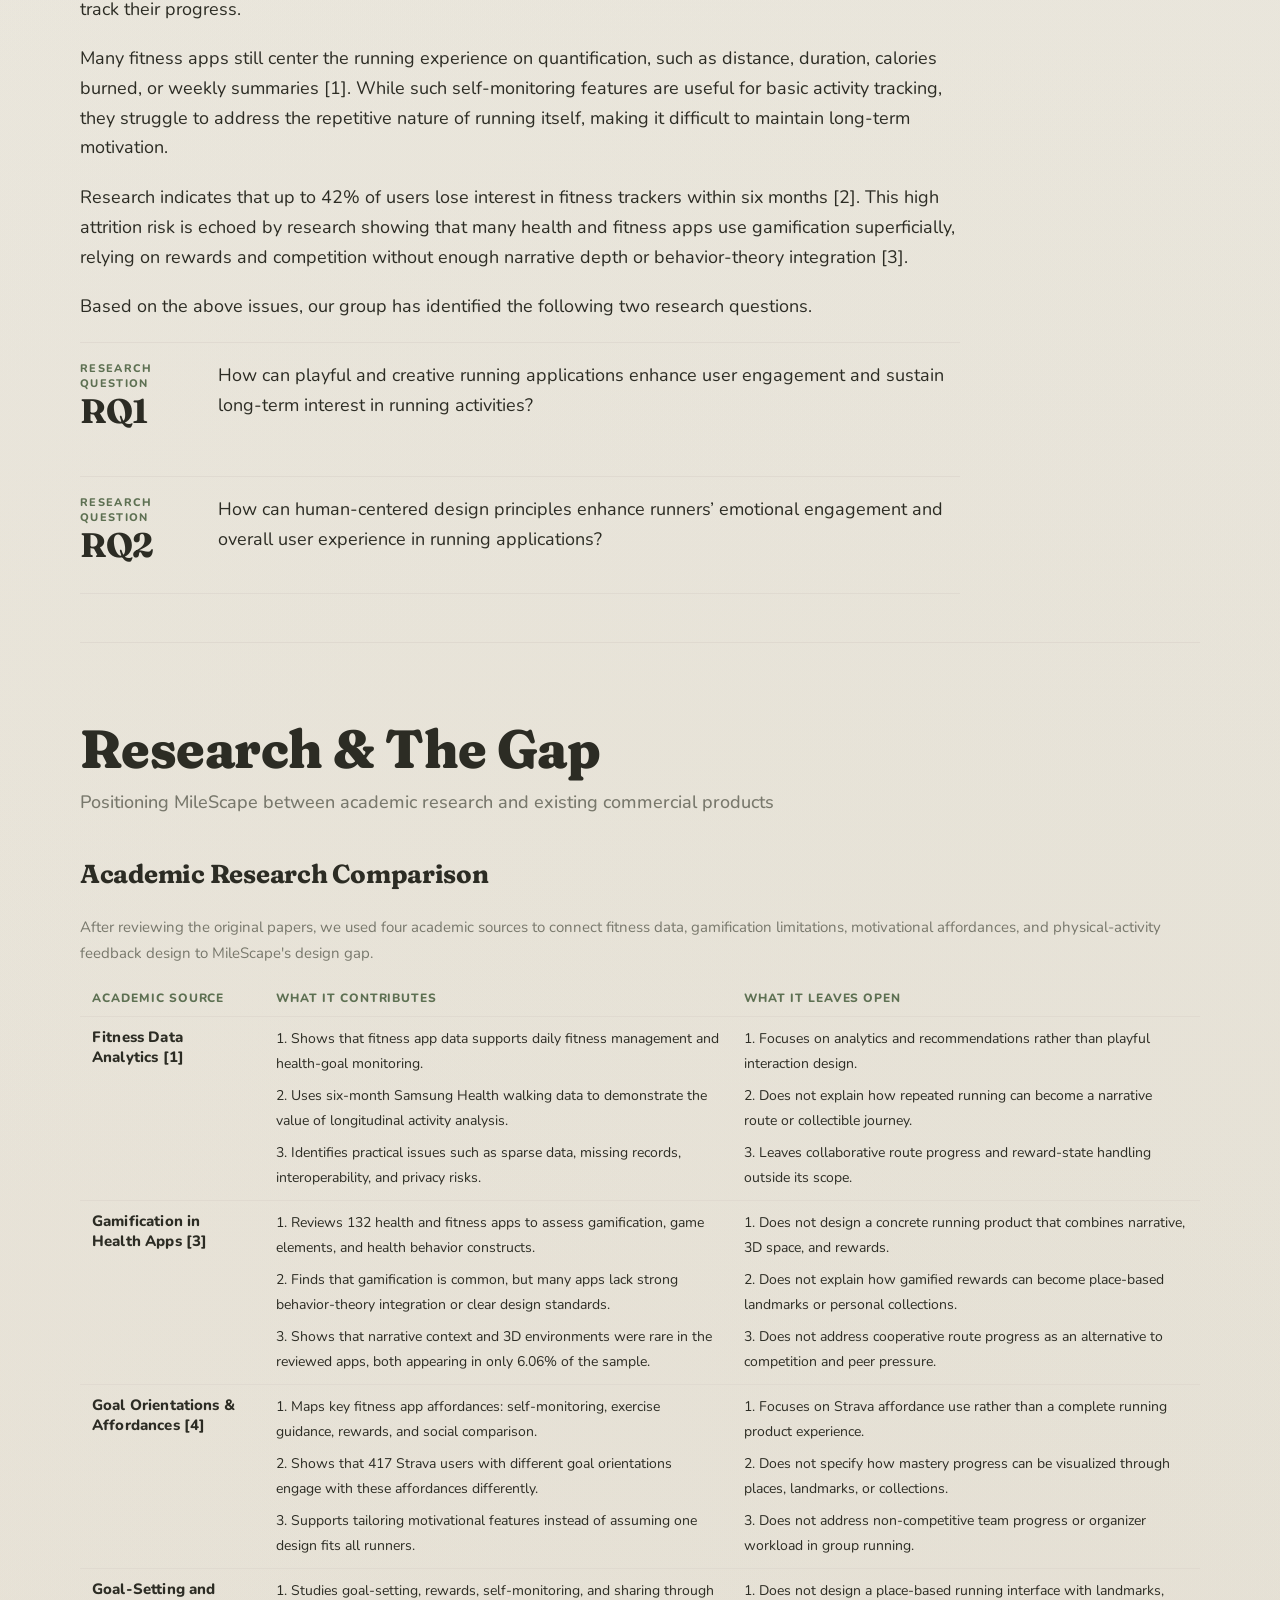
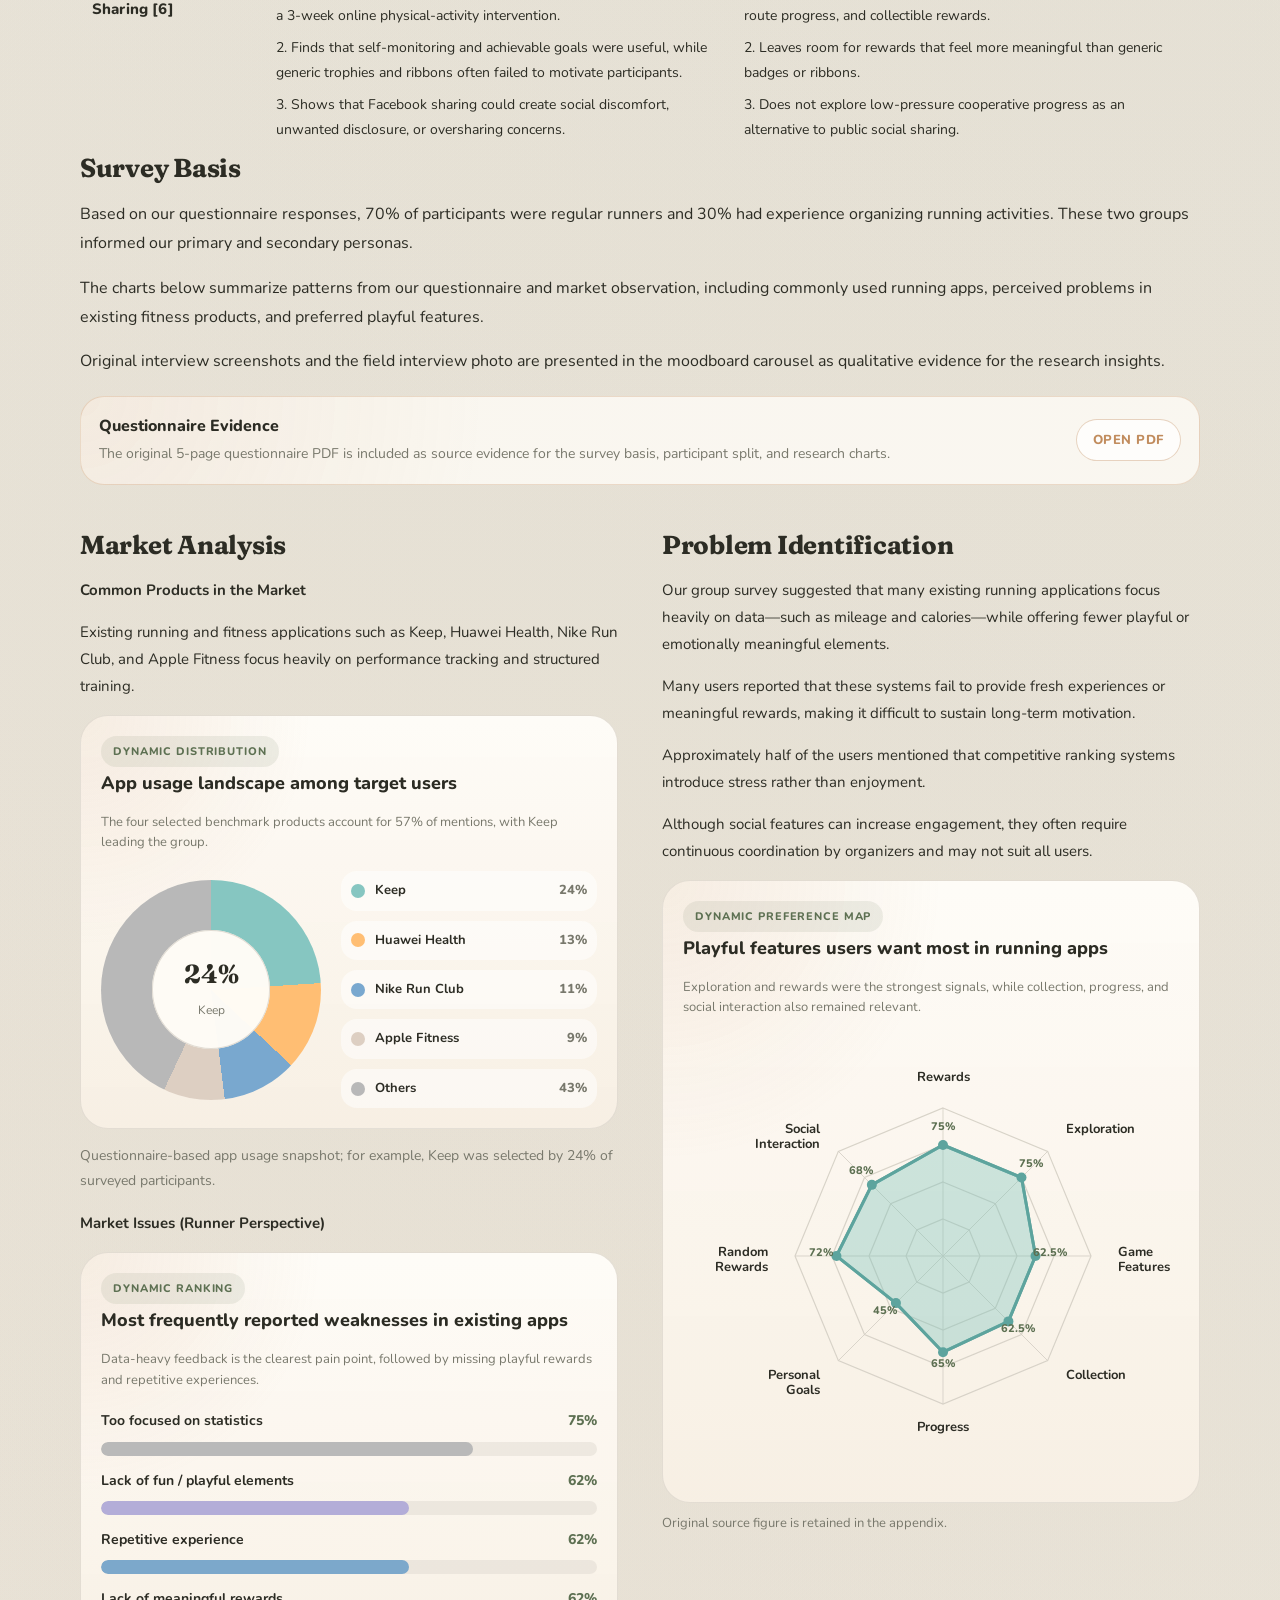
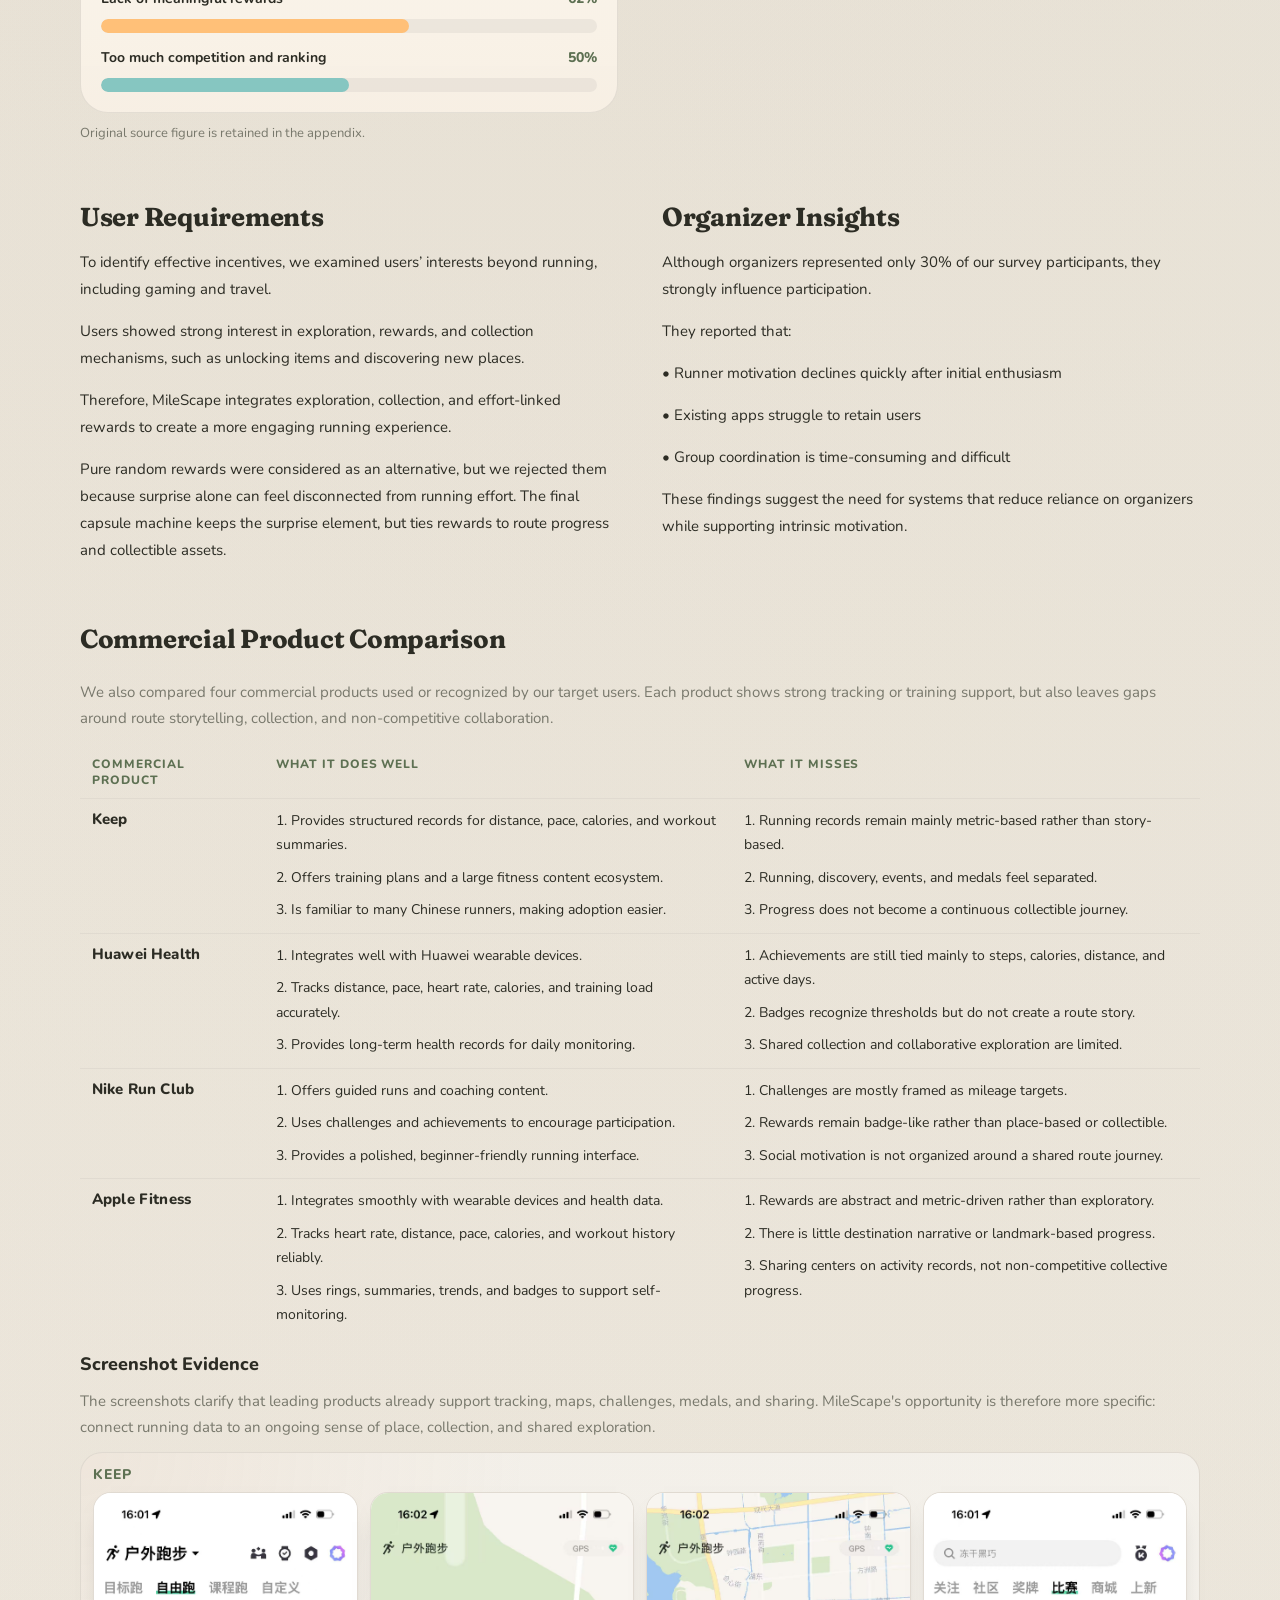
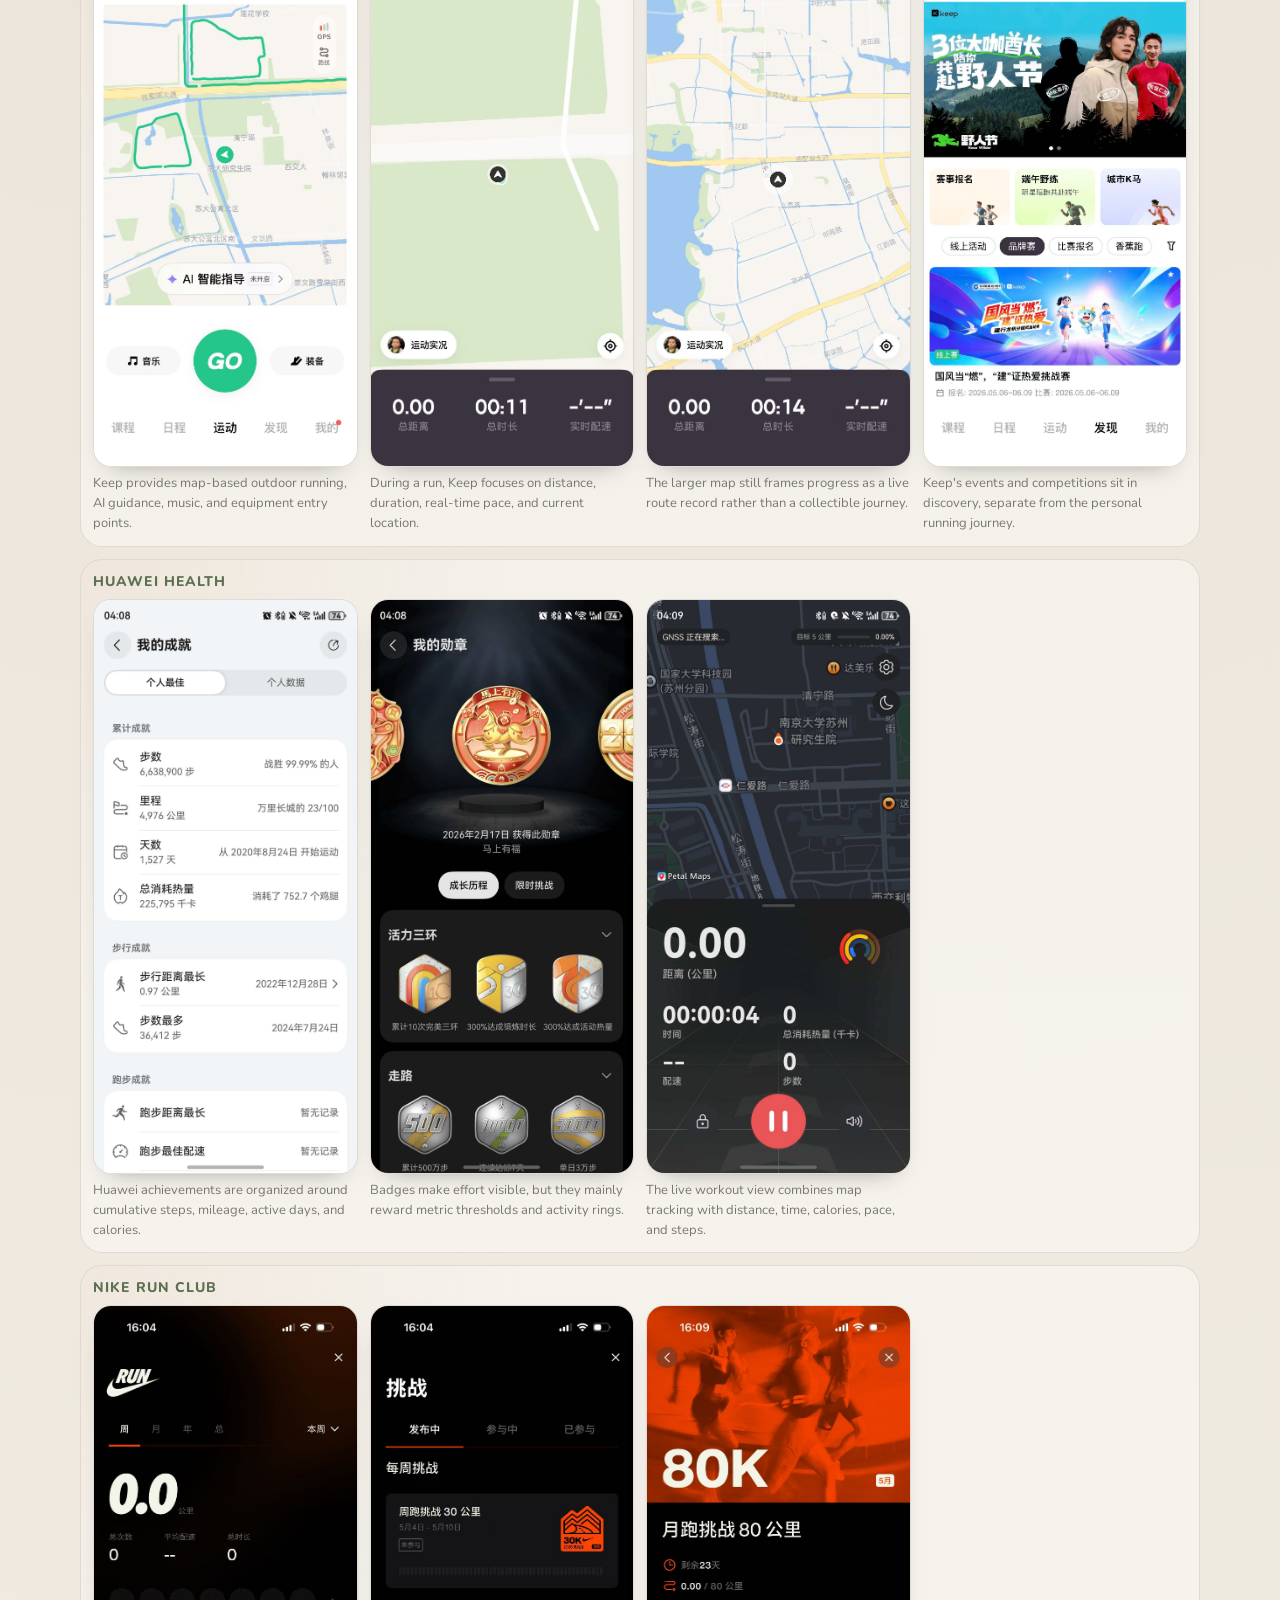
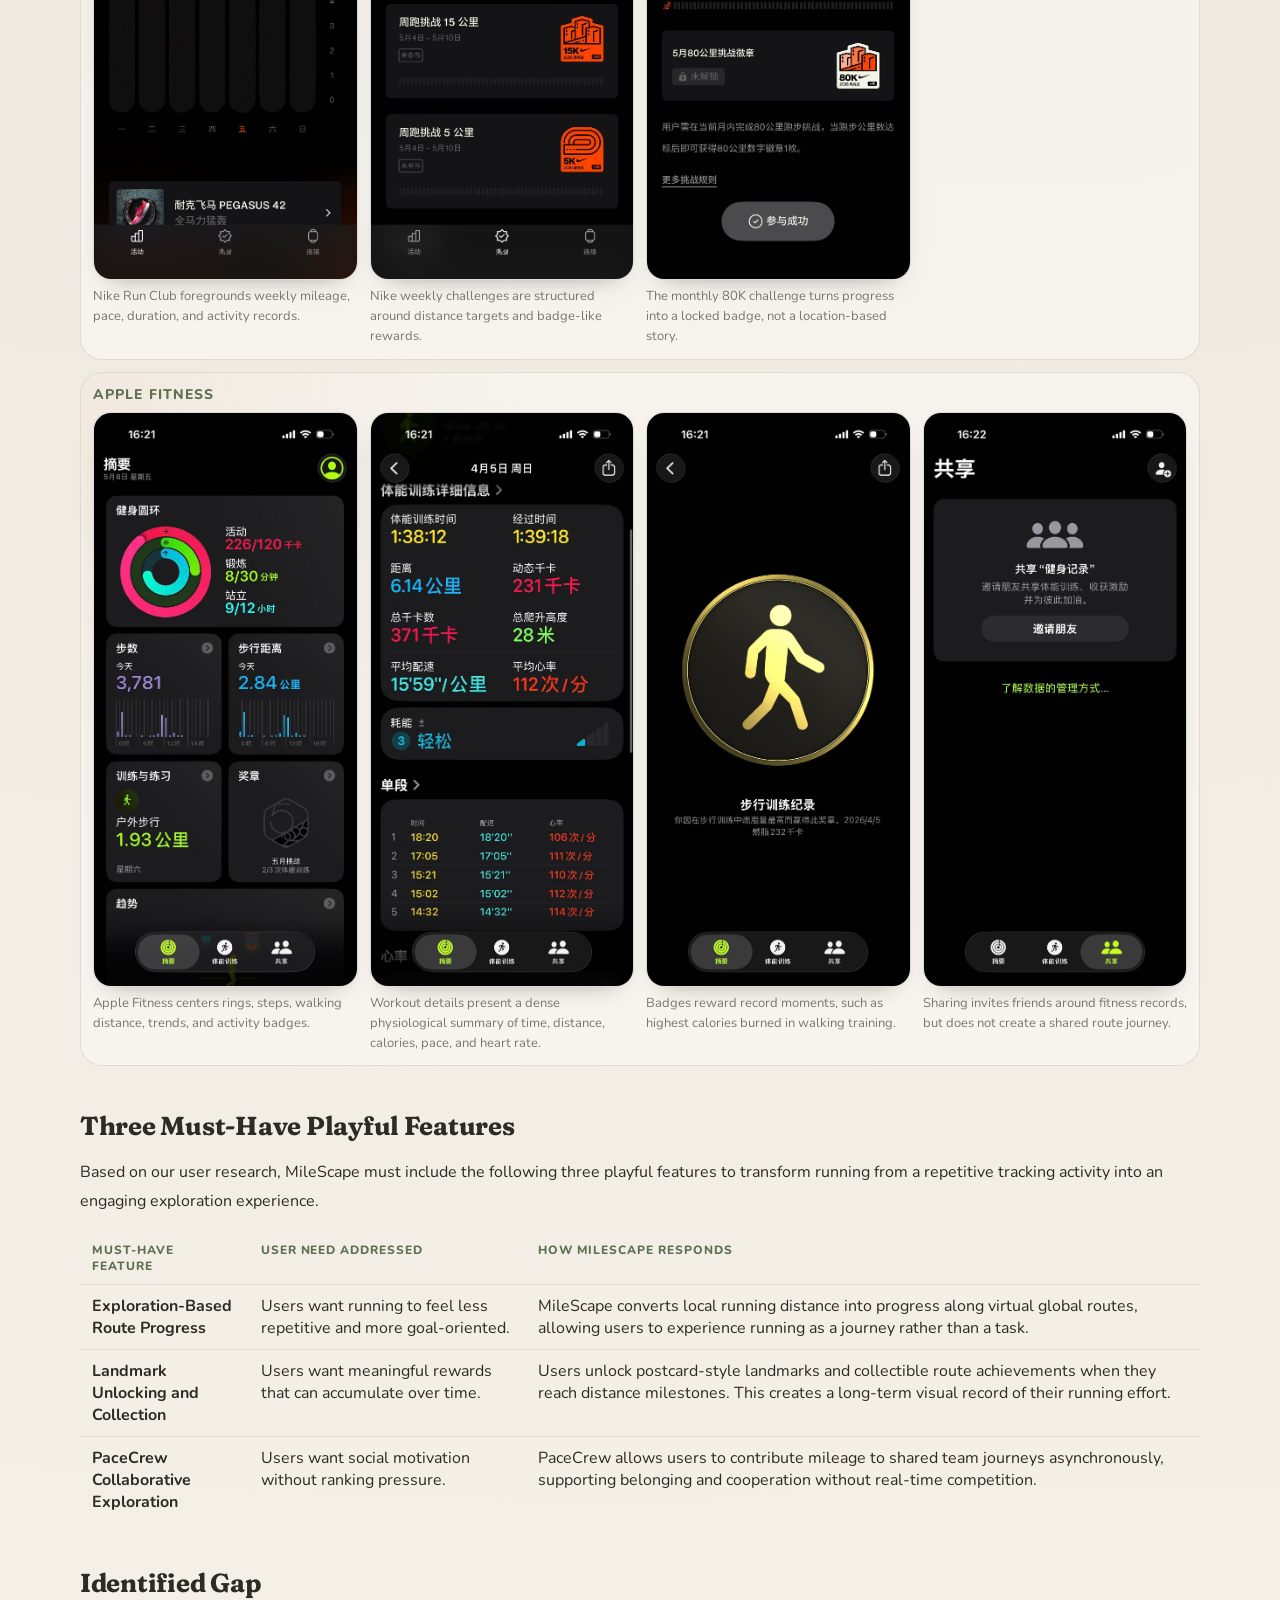
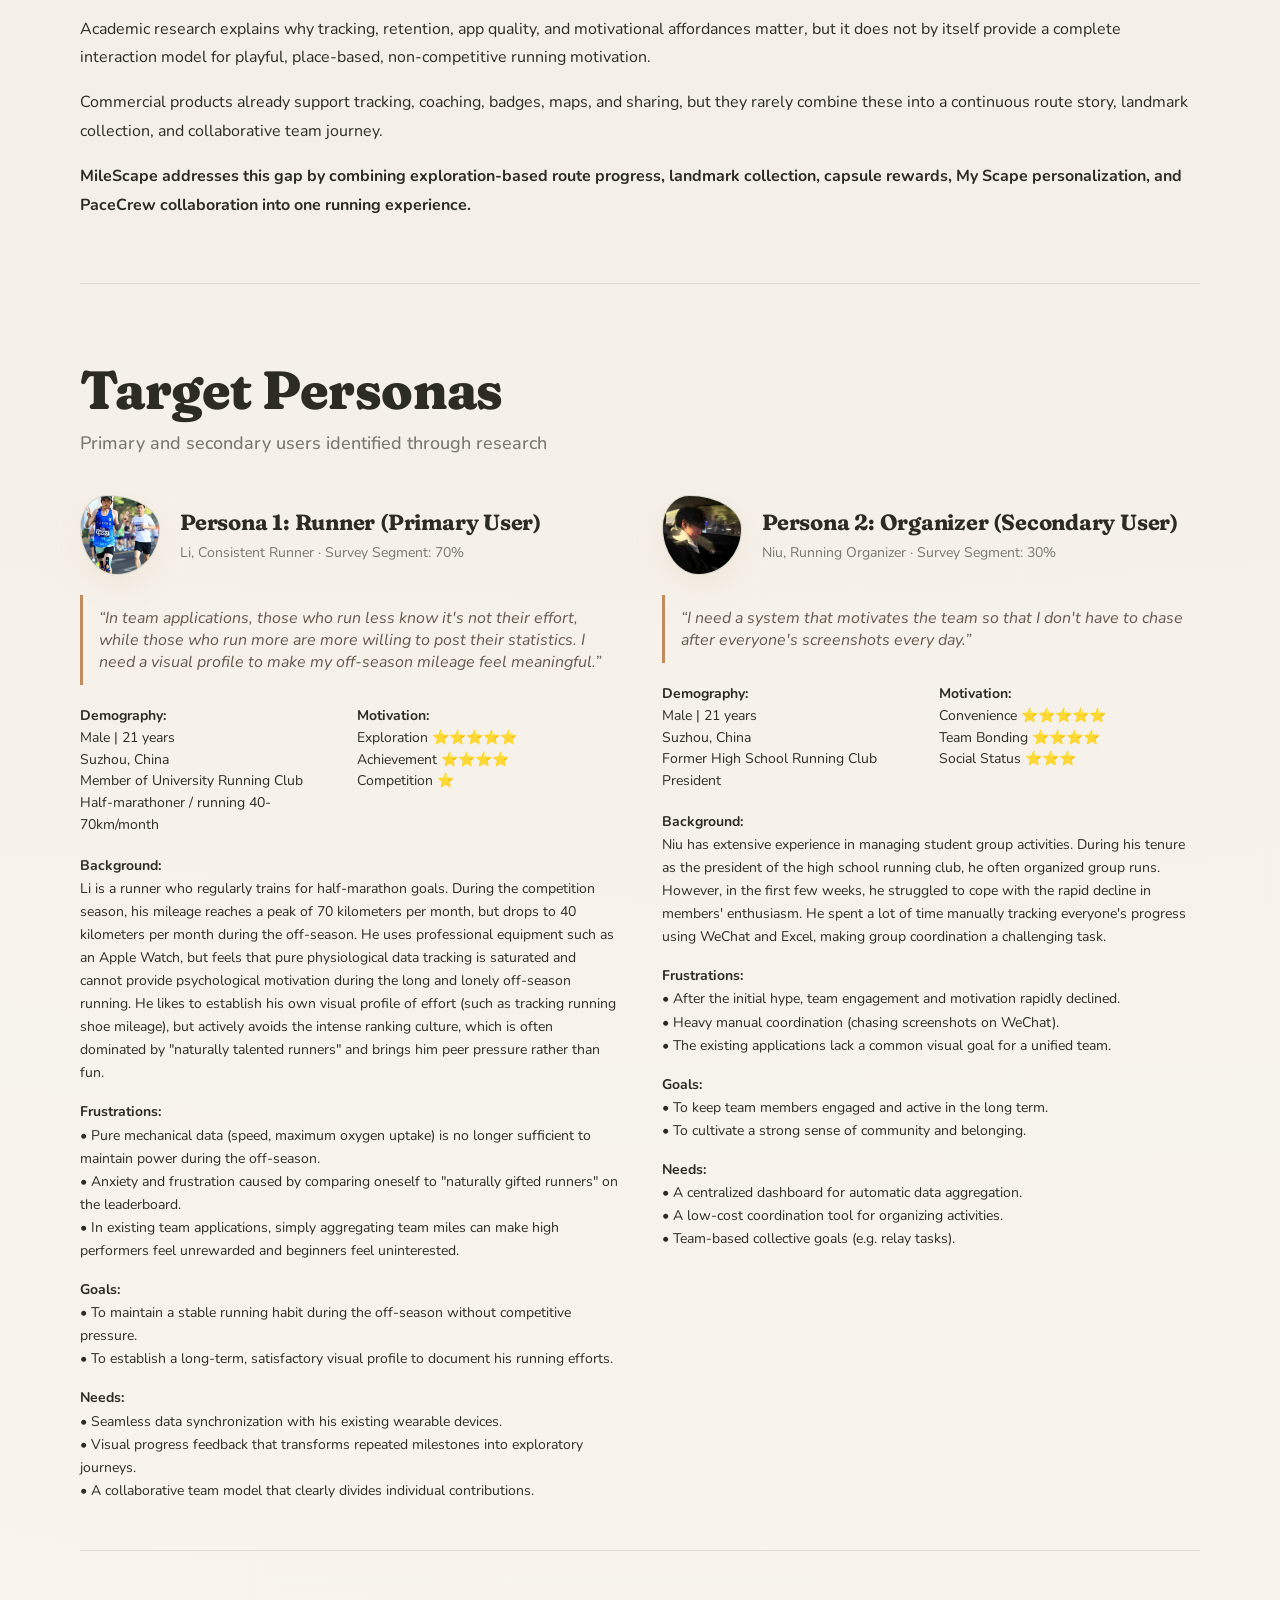
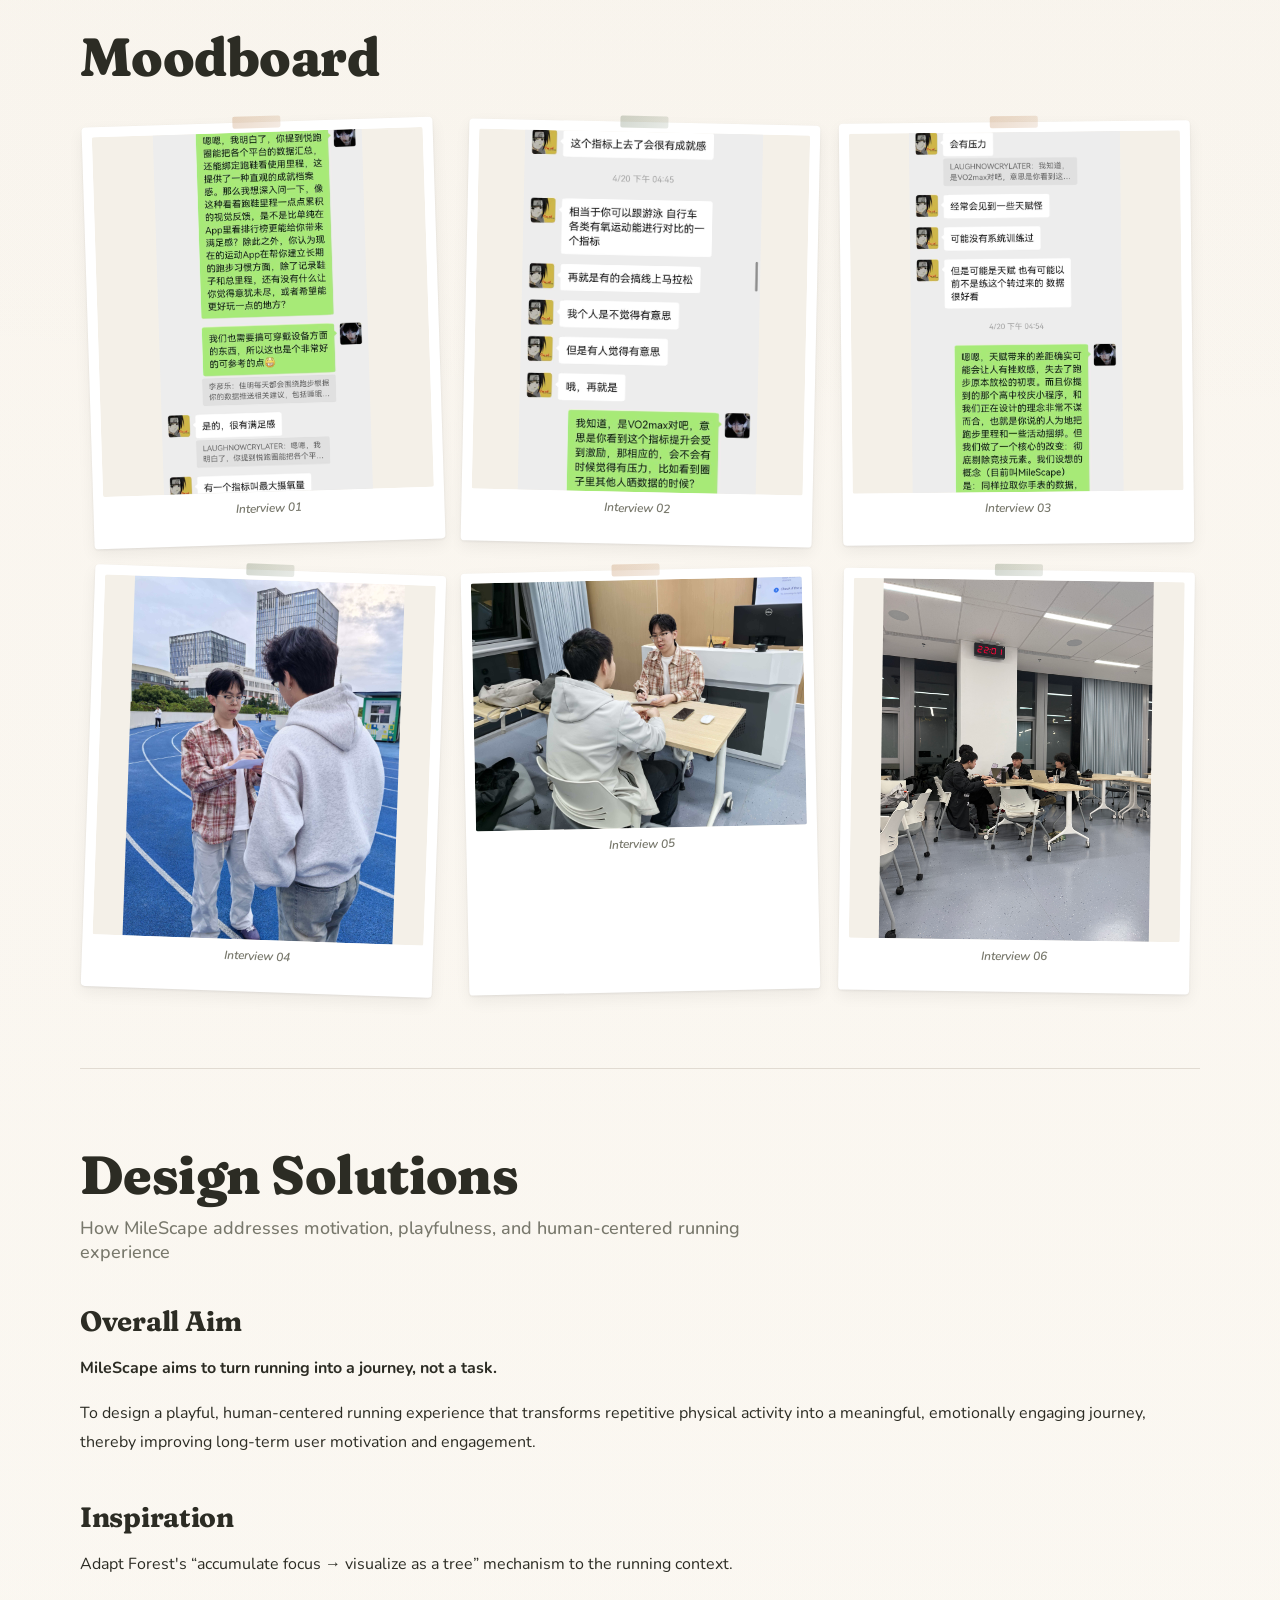
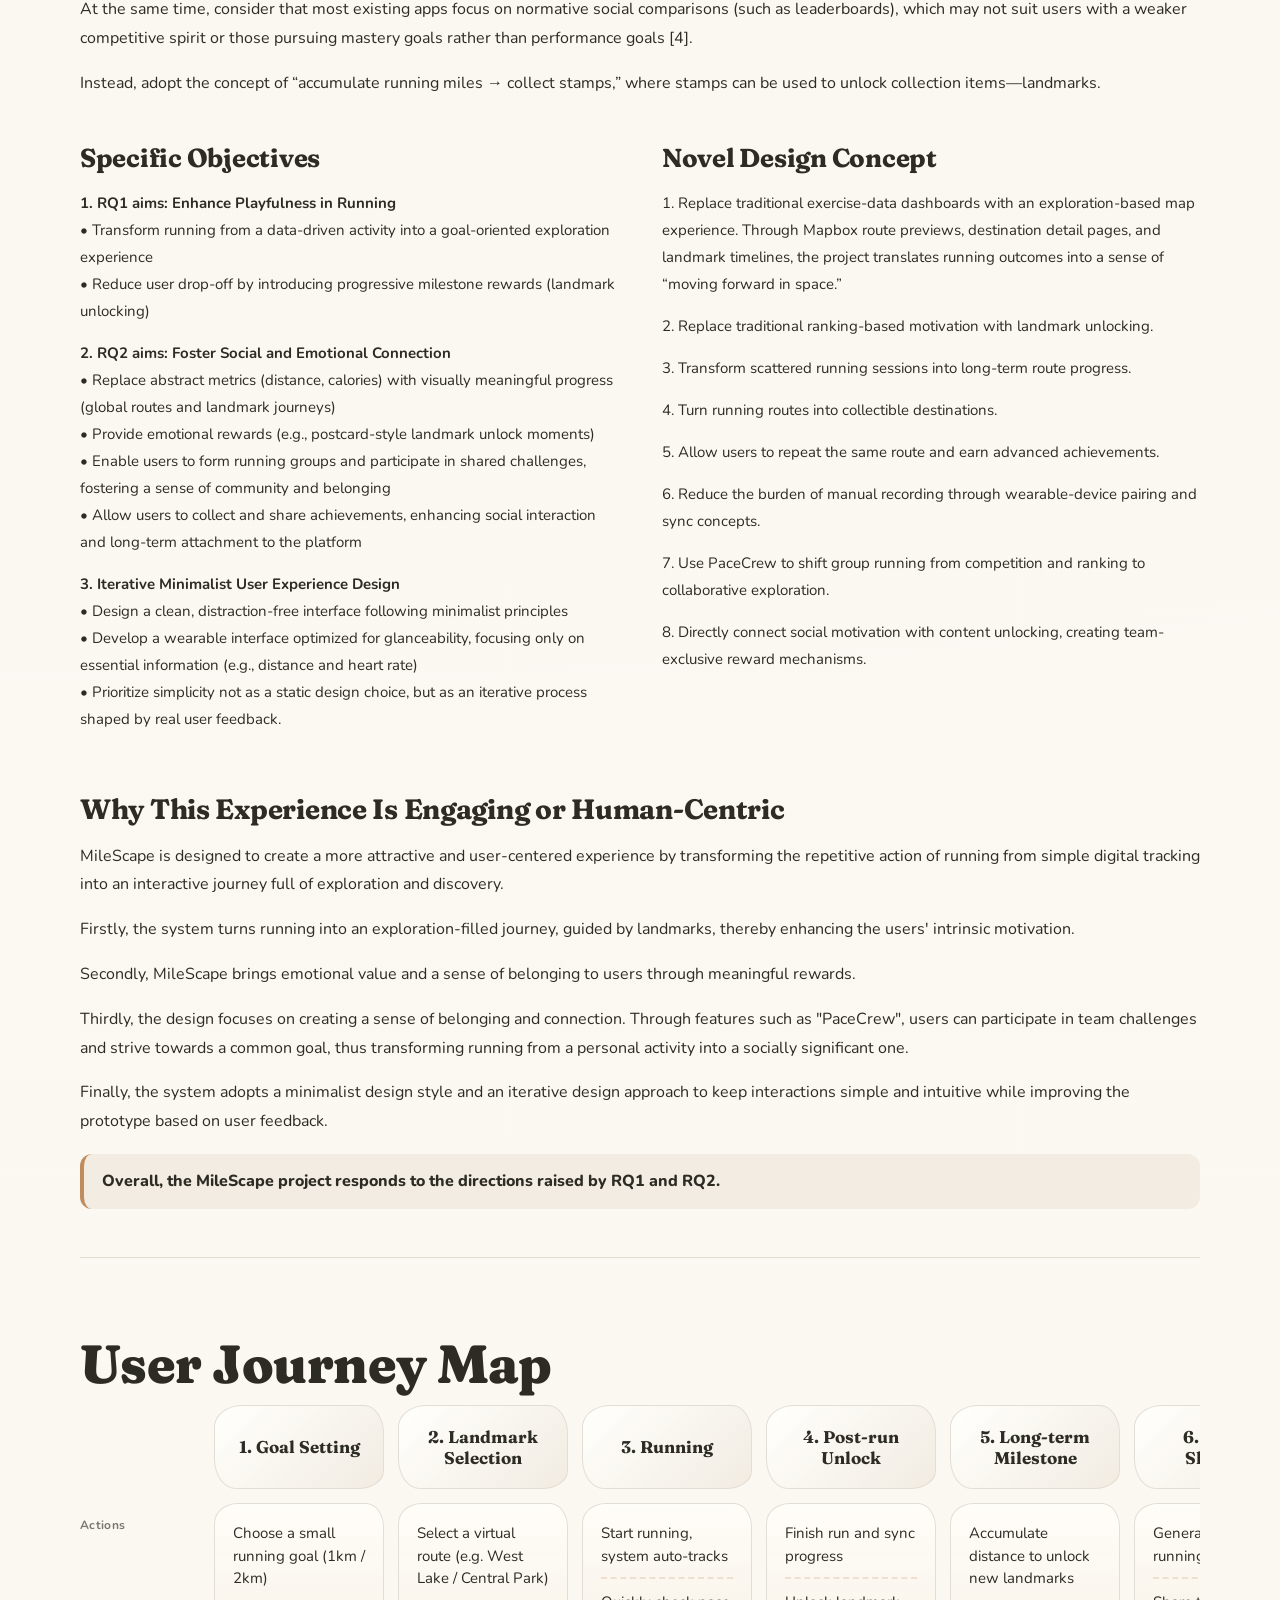
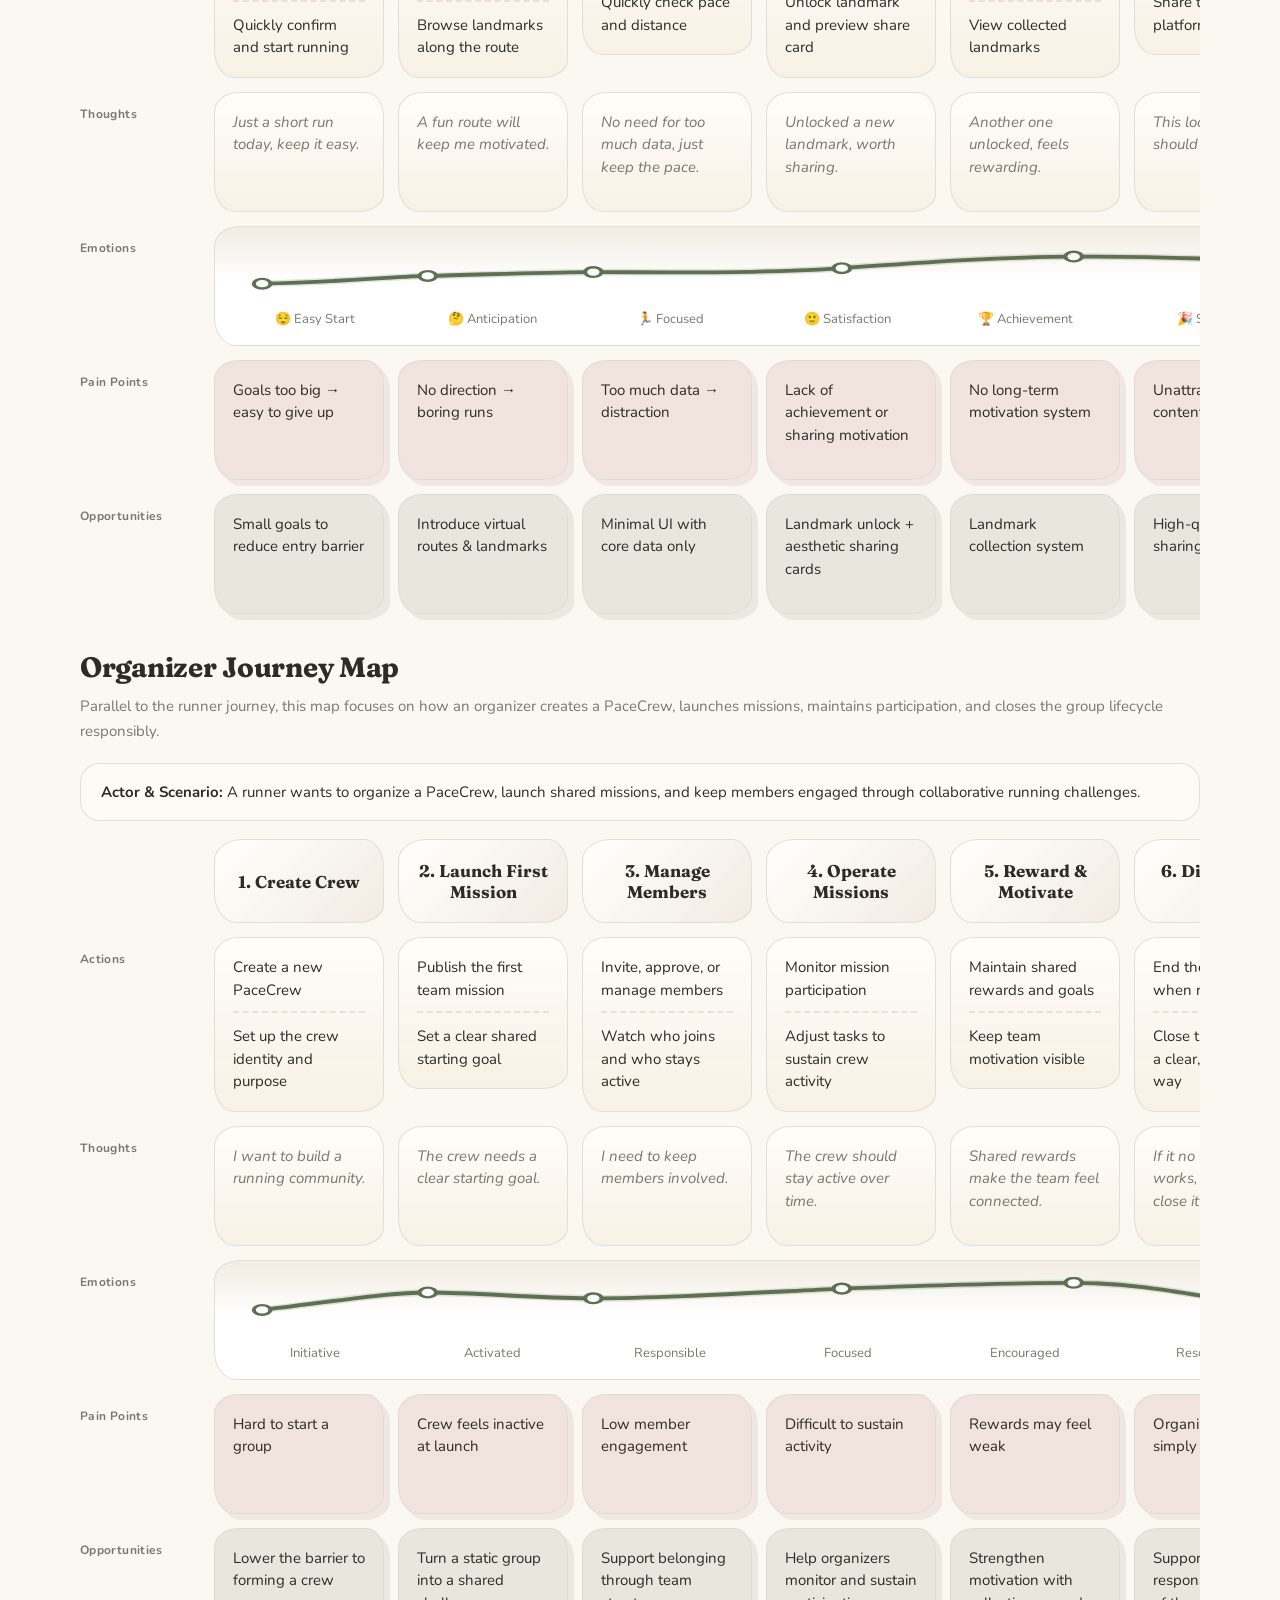
==== commit 7f341cac: "Add playful summary after organizer journey map" ====
--- a/index.html
+++ b/index.html
@@ -5522,6 +5522,14 @@
         </div>
         </div>
     </div>
+
+    <div class="inner-card flow-gap-top">
+        <h3 class="content-heading">Playful</h3>
+        <div class="text-block-md">
+            <p>Overall, the two journey maps show that playfulness in MileScape is embedded in the full experience rather than added as decoration. For runners, it appears through destination choice, route progress, landmark unlocking, and long-term collection. For organizers, it appears through shared goals, collaborative missions, and collective rewards that make participation feel socially meaningful.</p>
+            <p>Together, these interactions help MileScape move beyond routine data tracking and shape running as a more engaging, motivating, and emotionally rewarding journey.</p>
+        </div>
+    </div>
 </div>
 
 <div class="section-container timeline-section" id="timeline">
